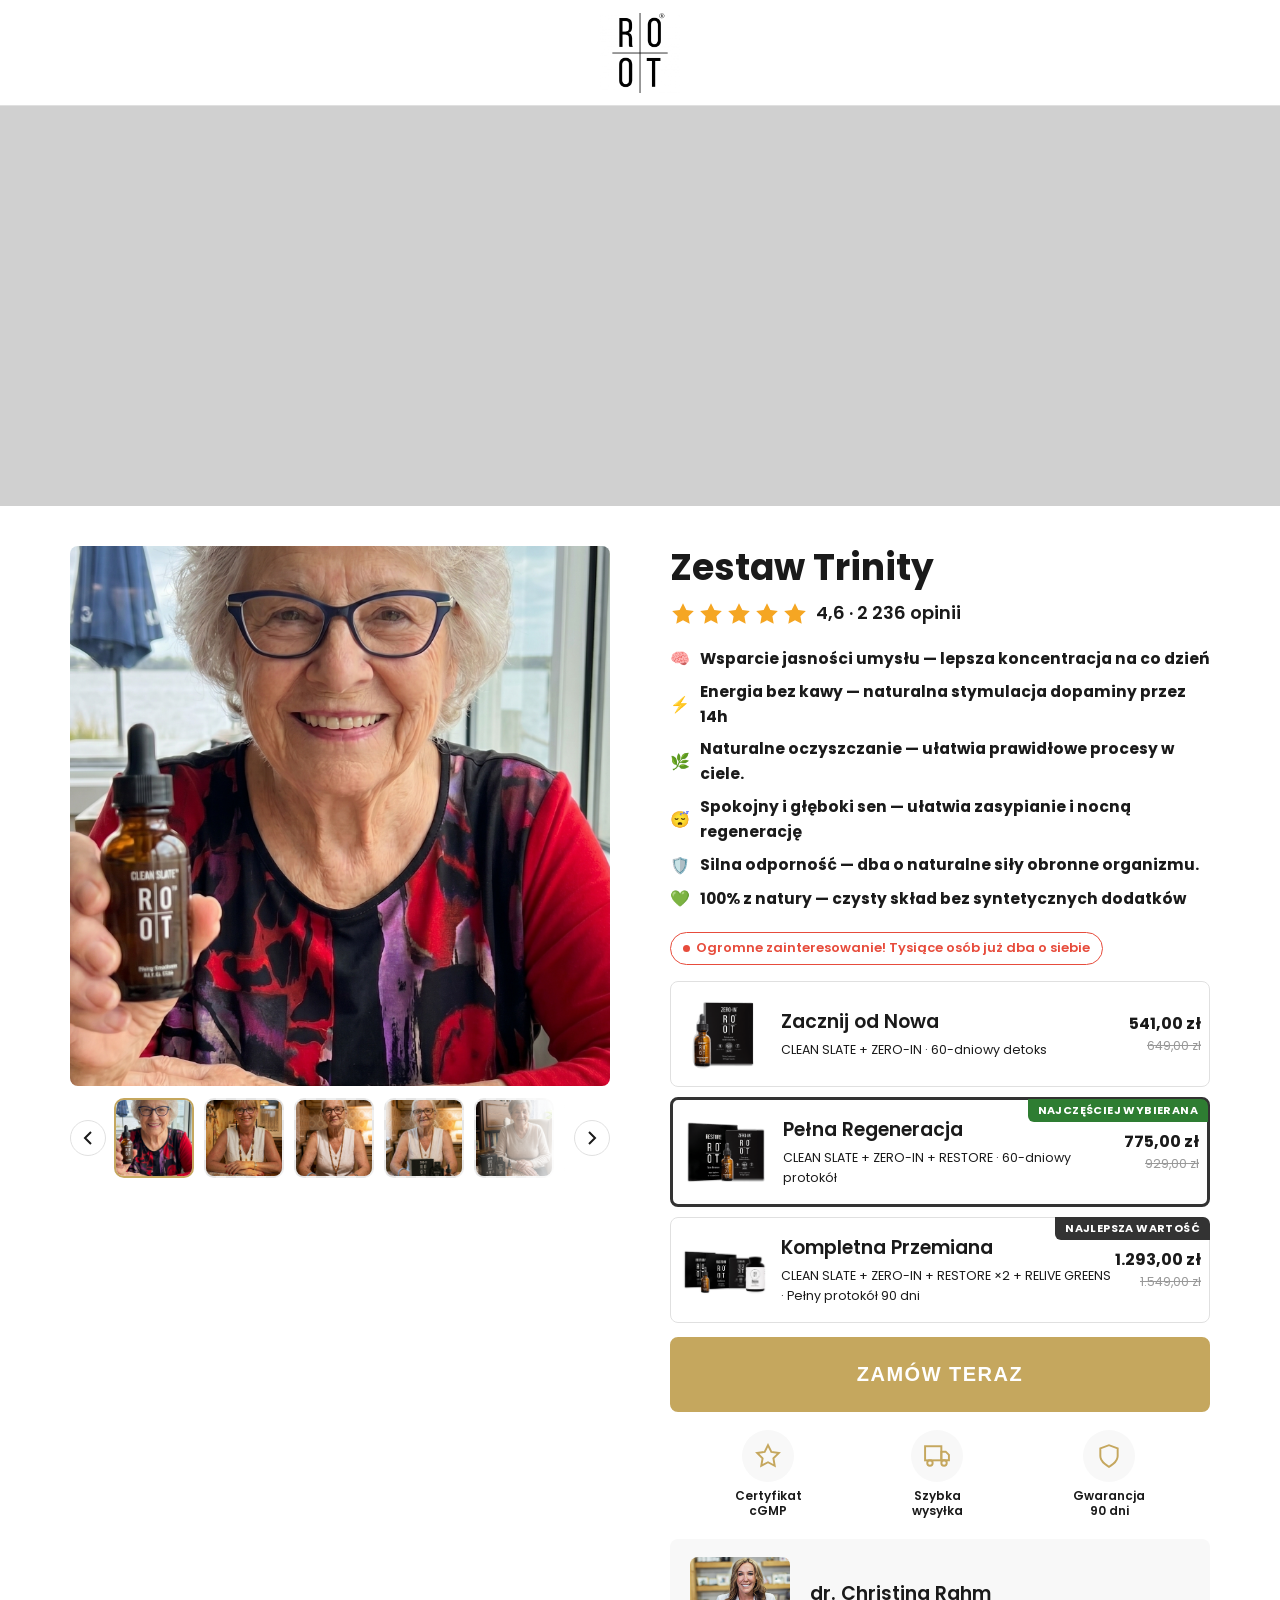
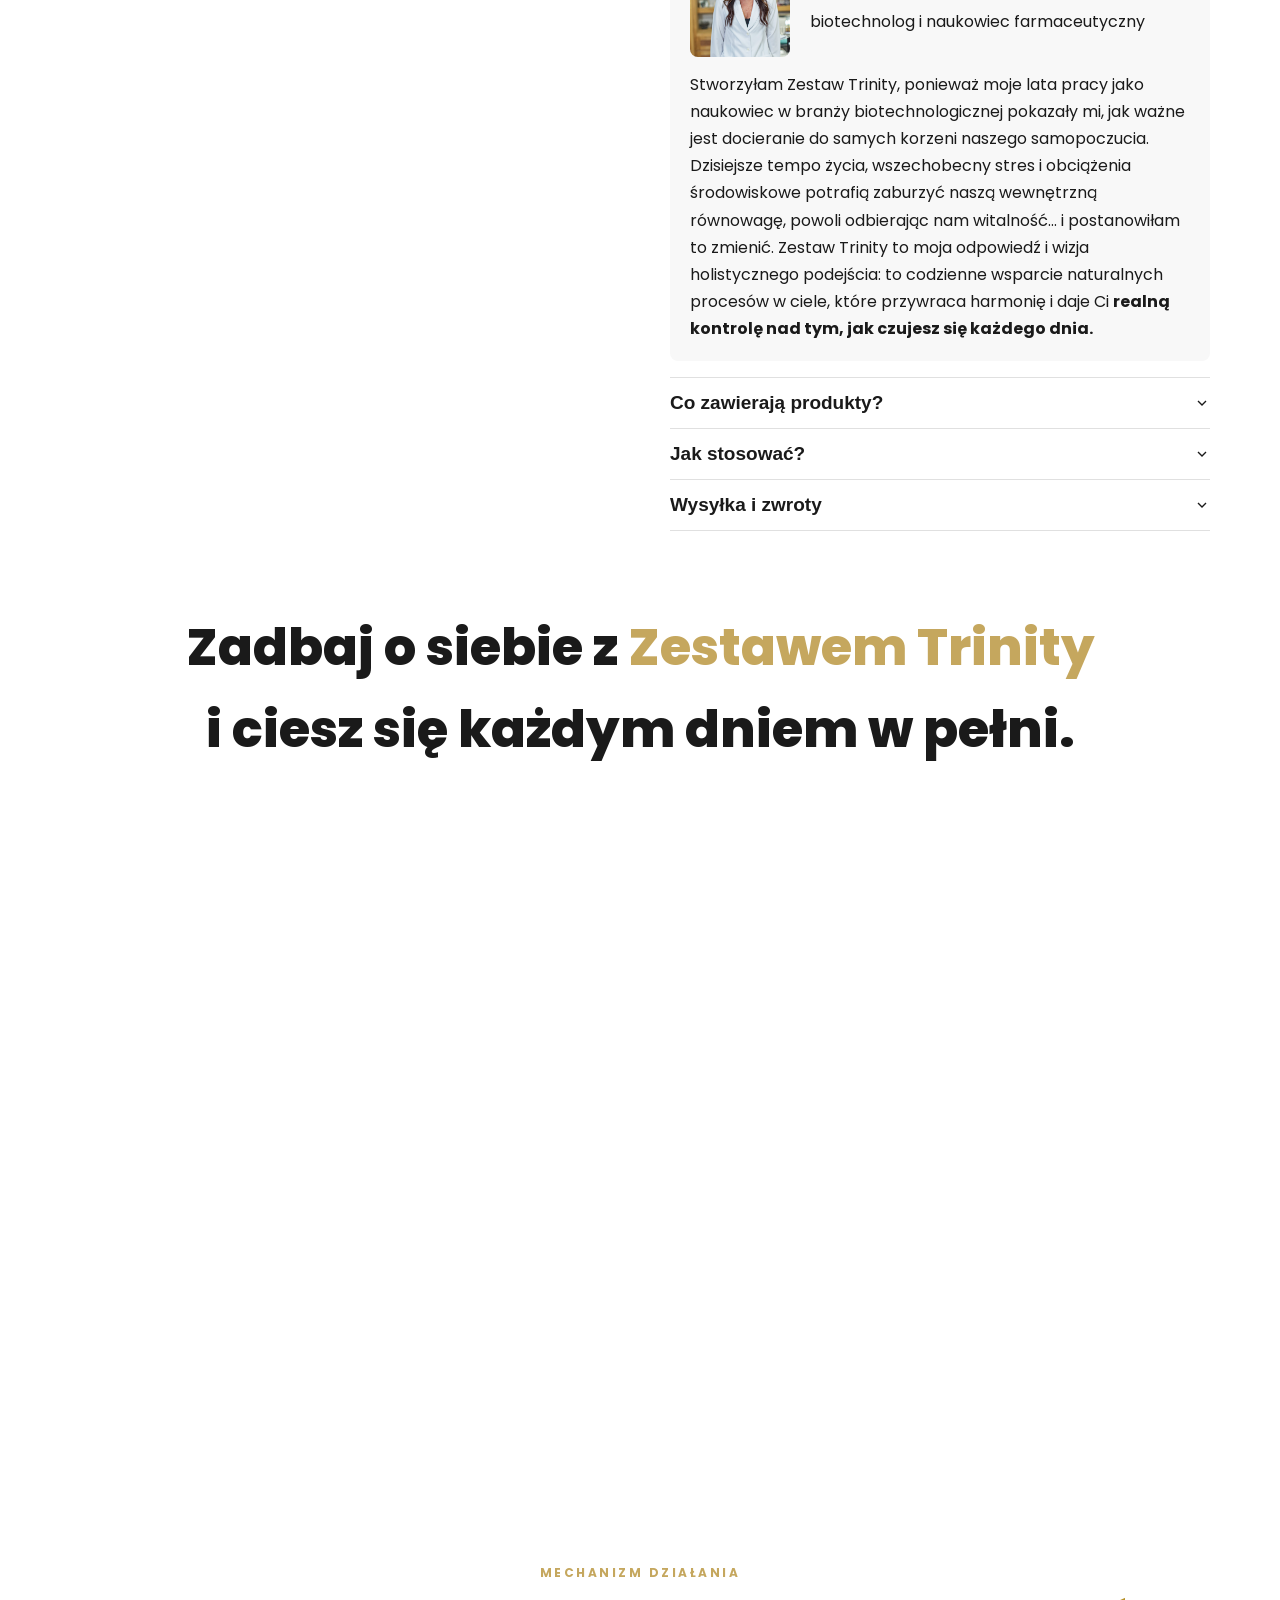
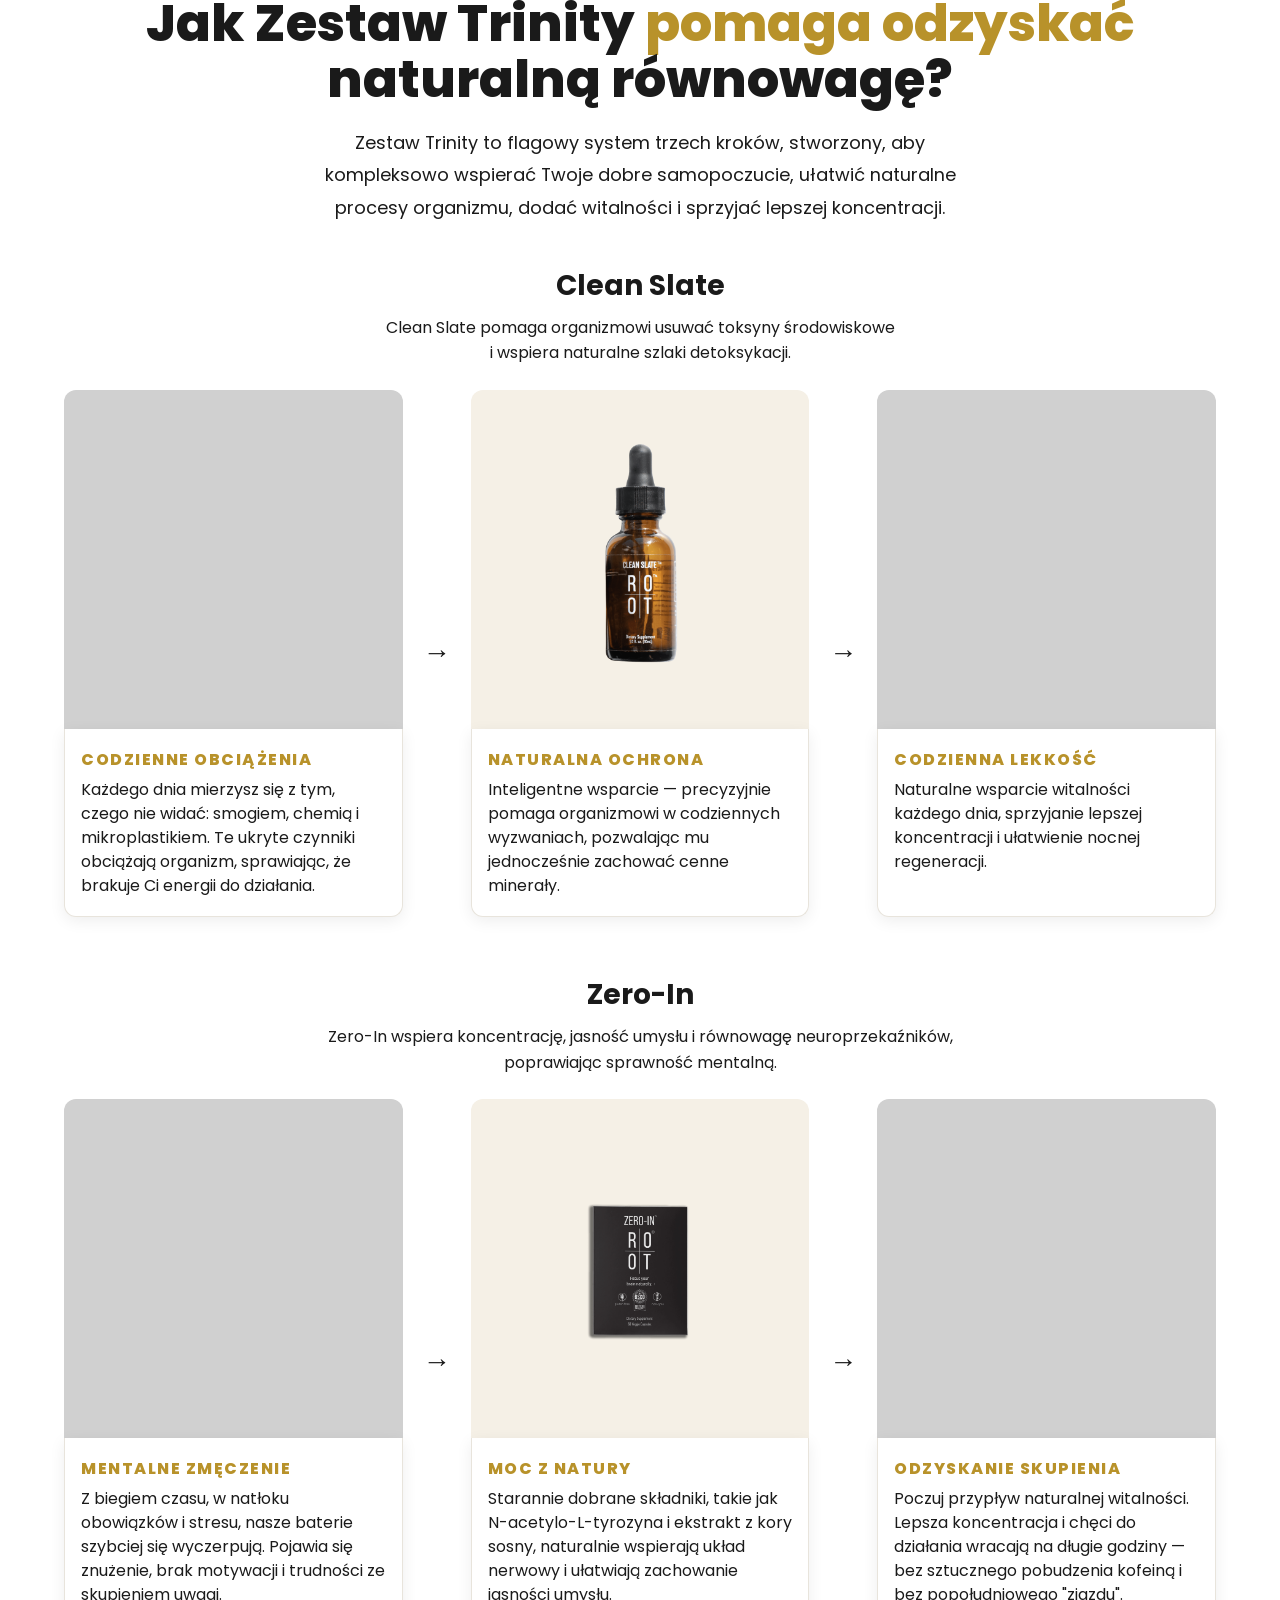
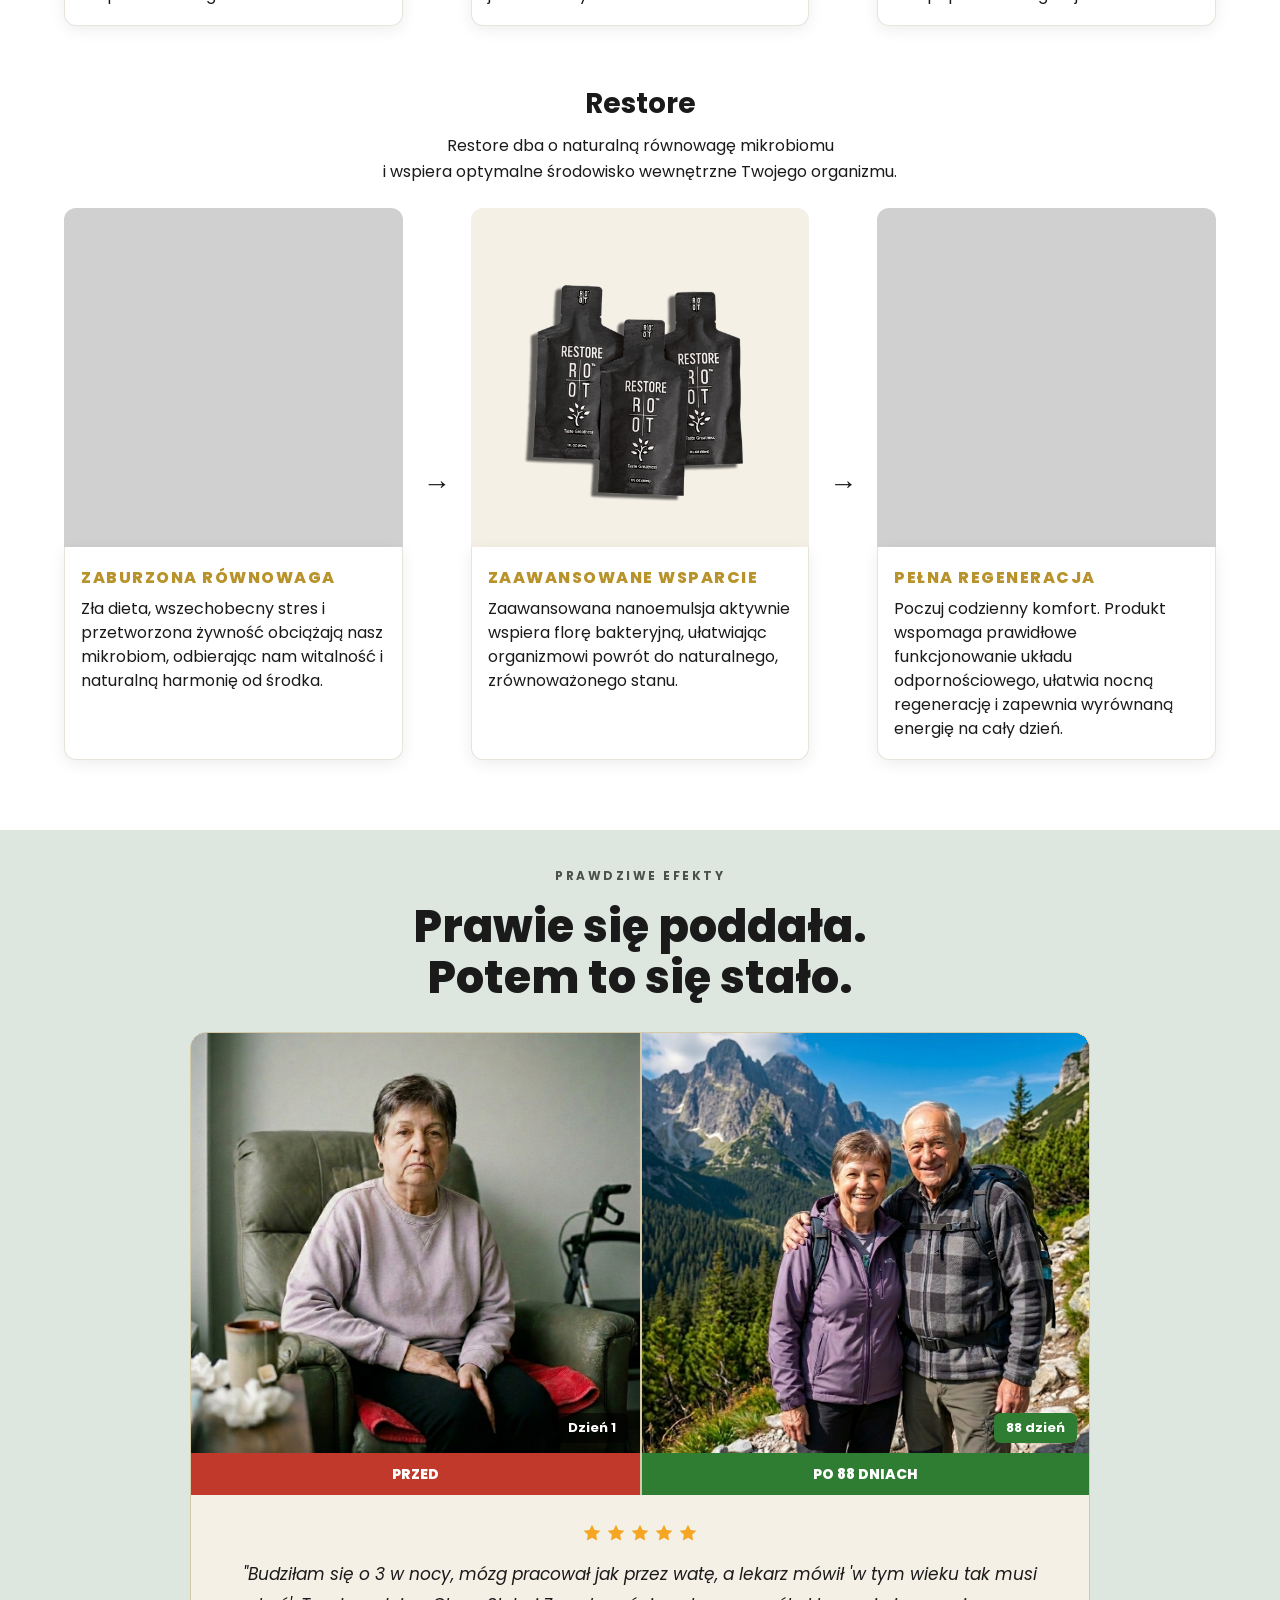
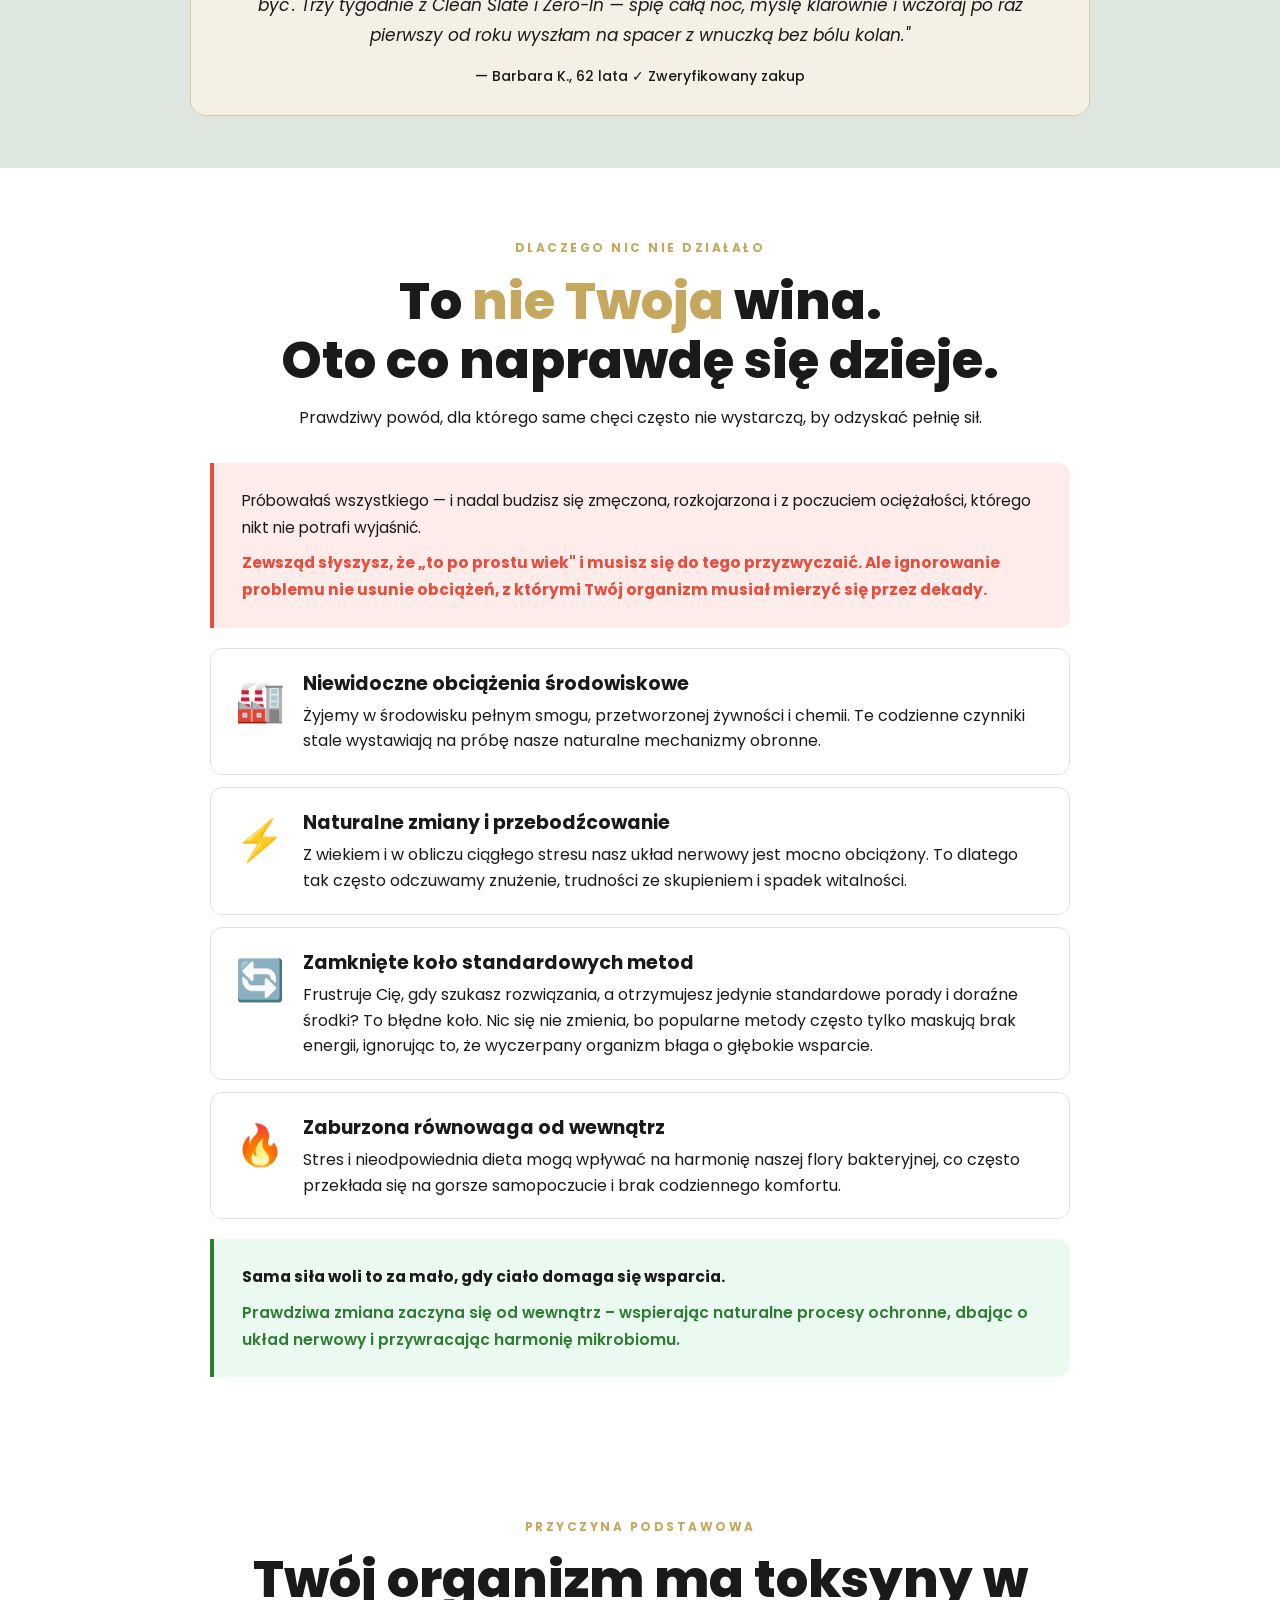
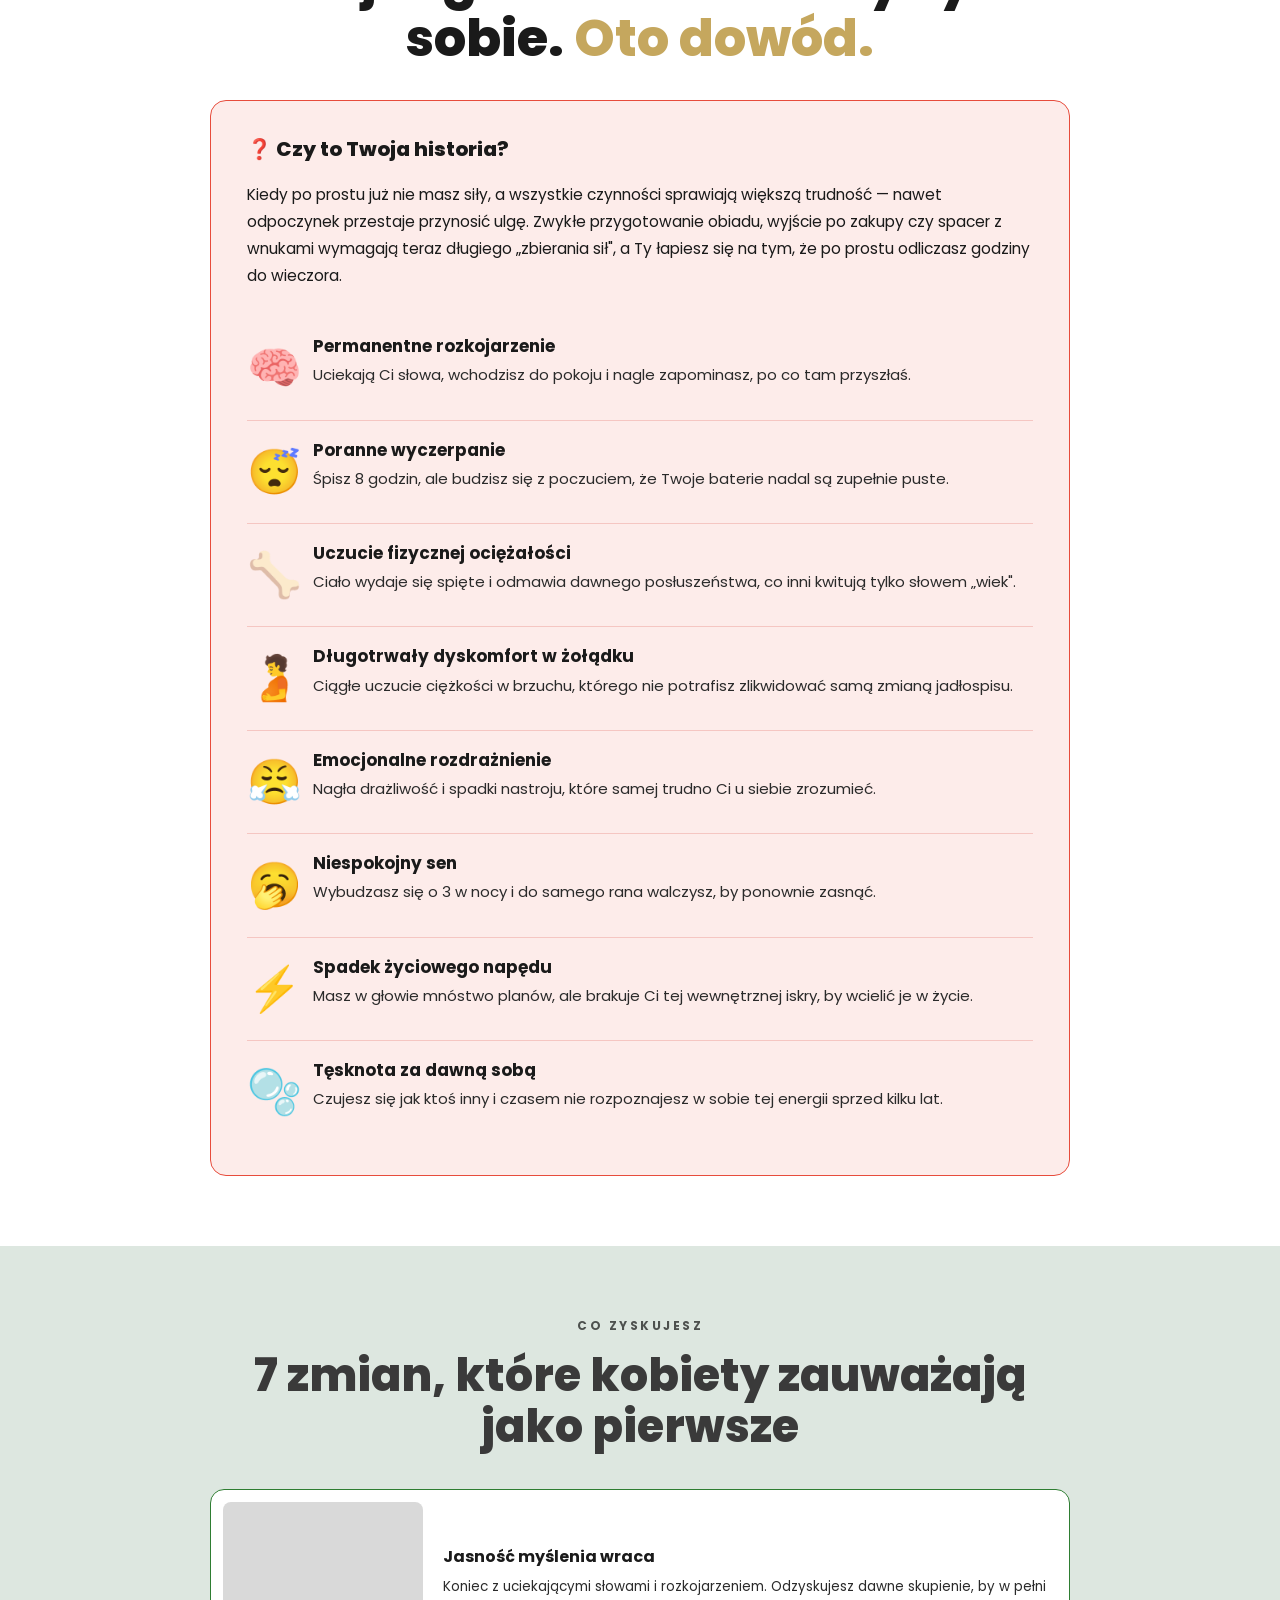
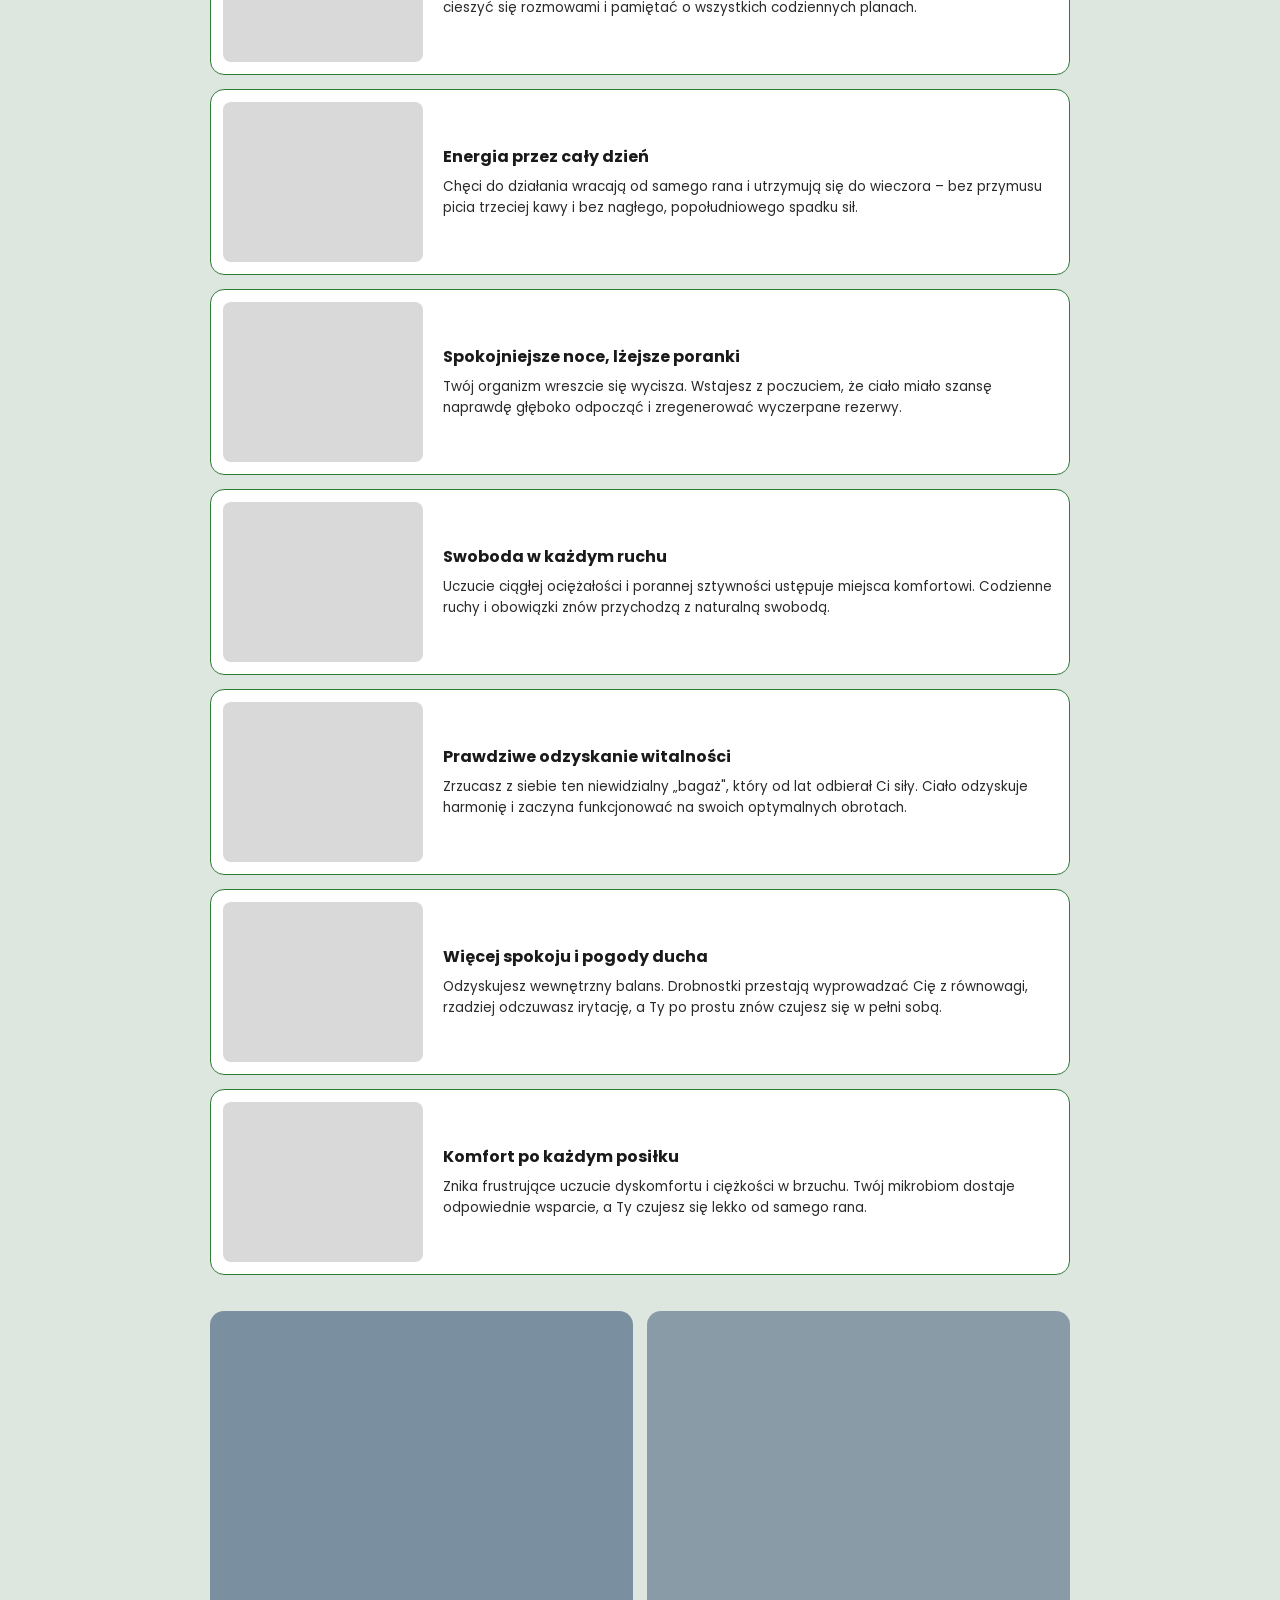
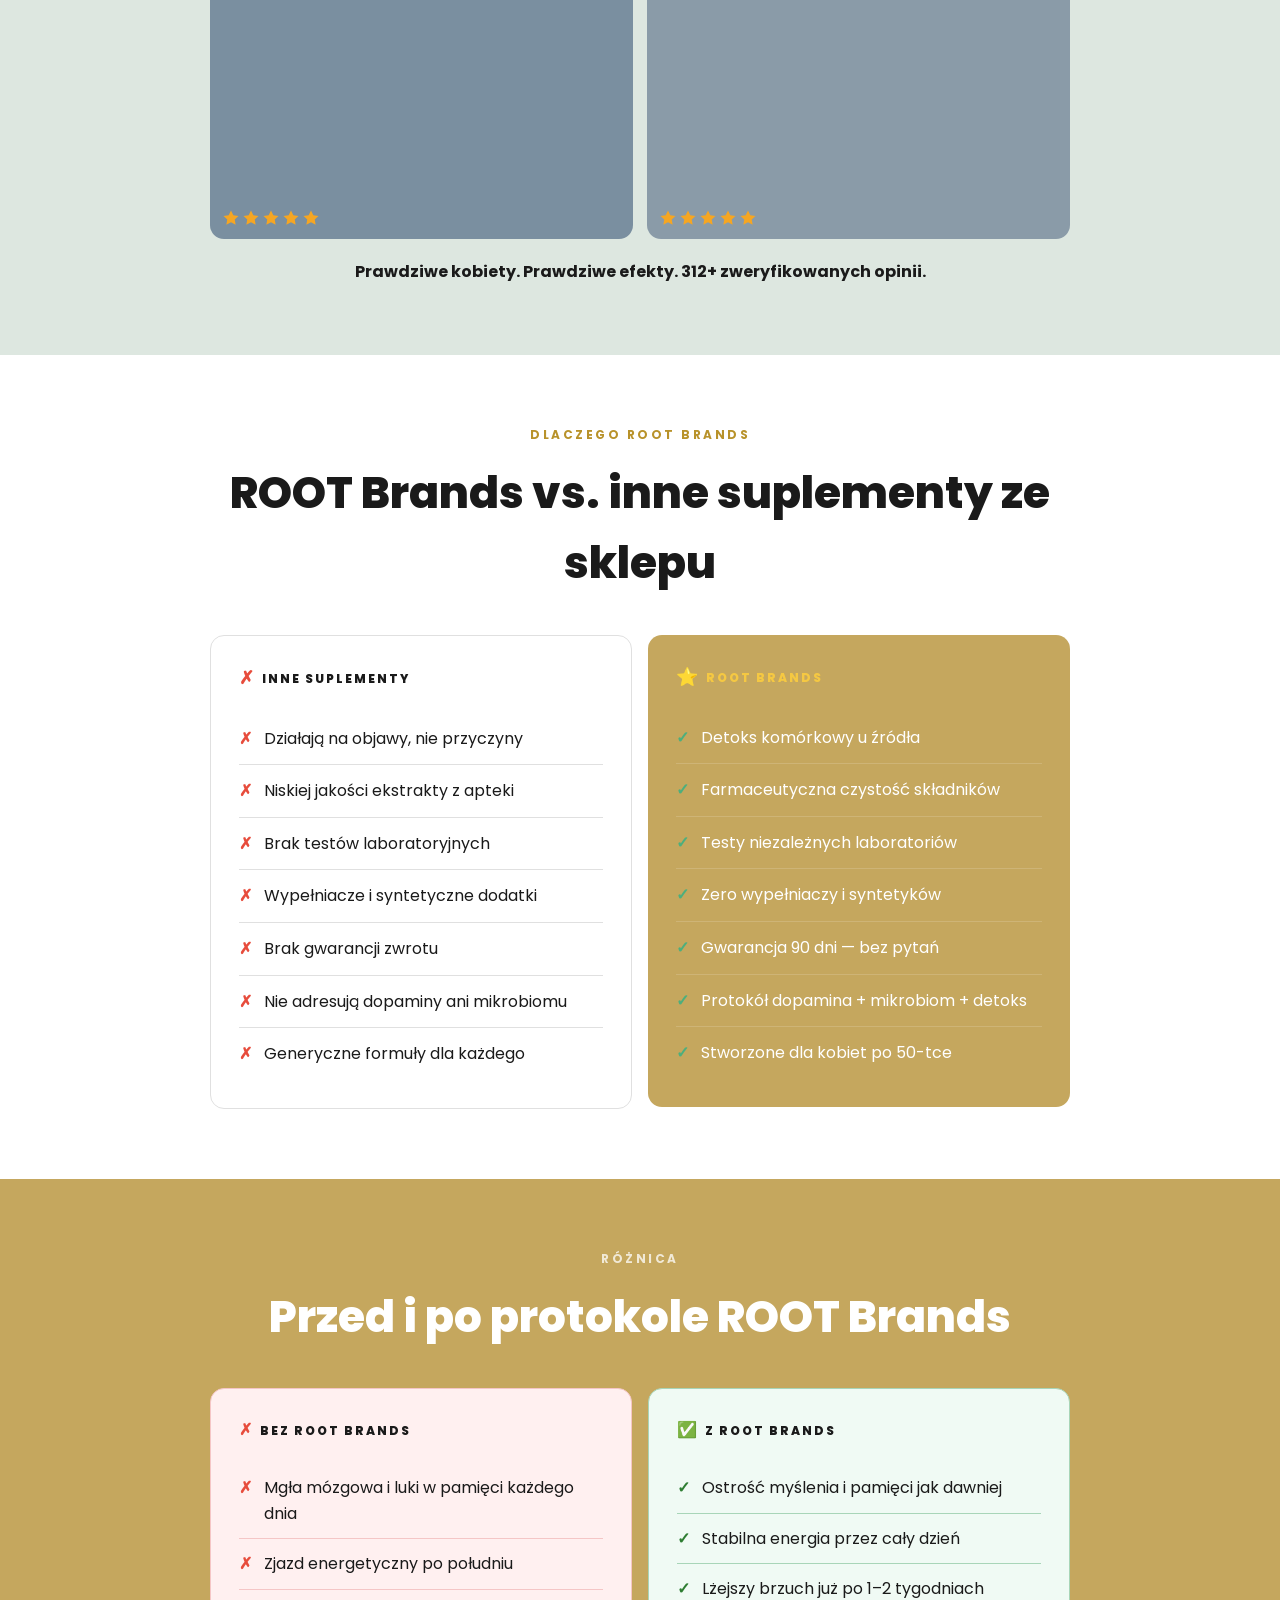
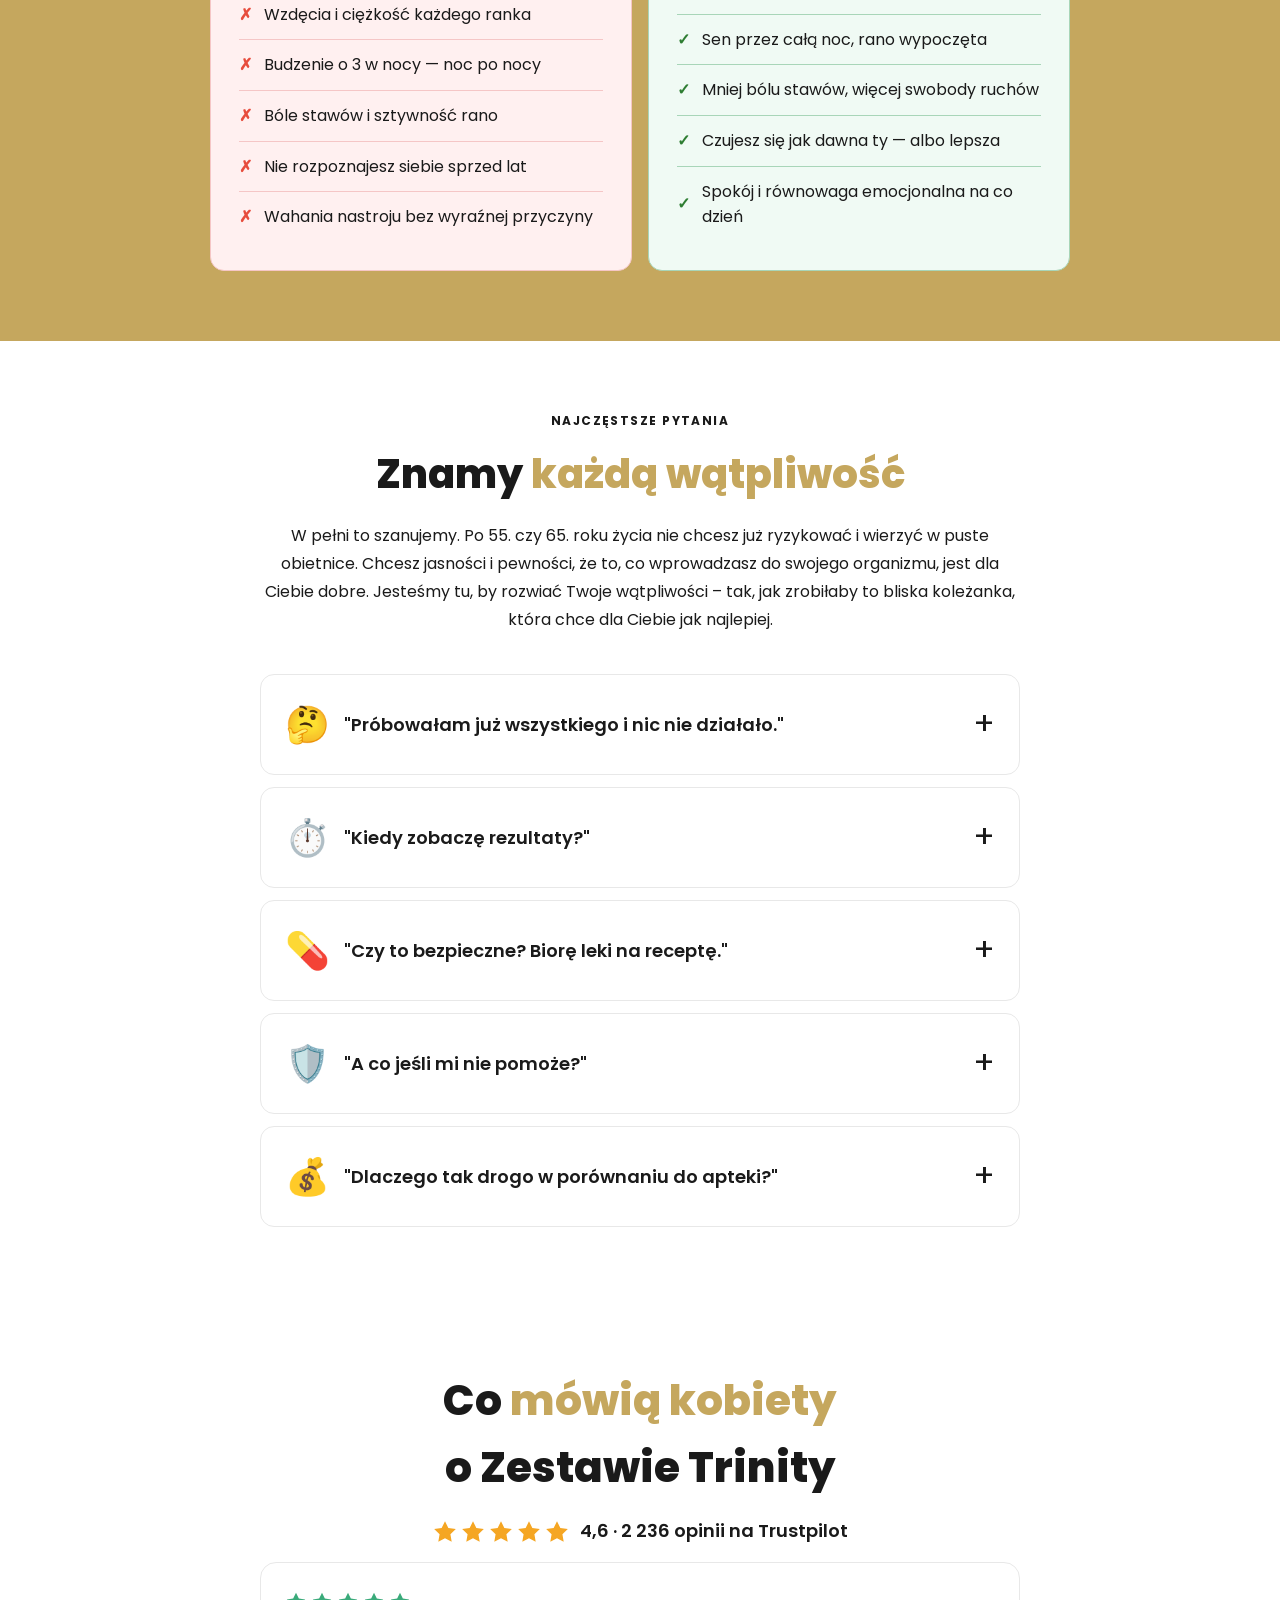
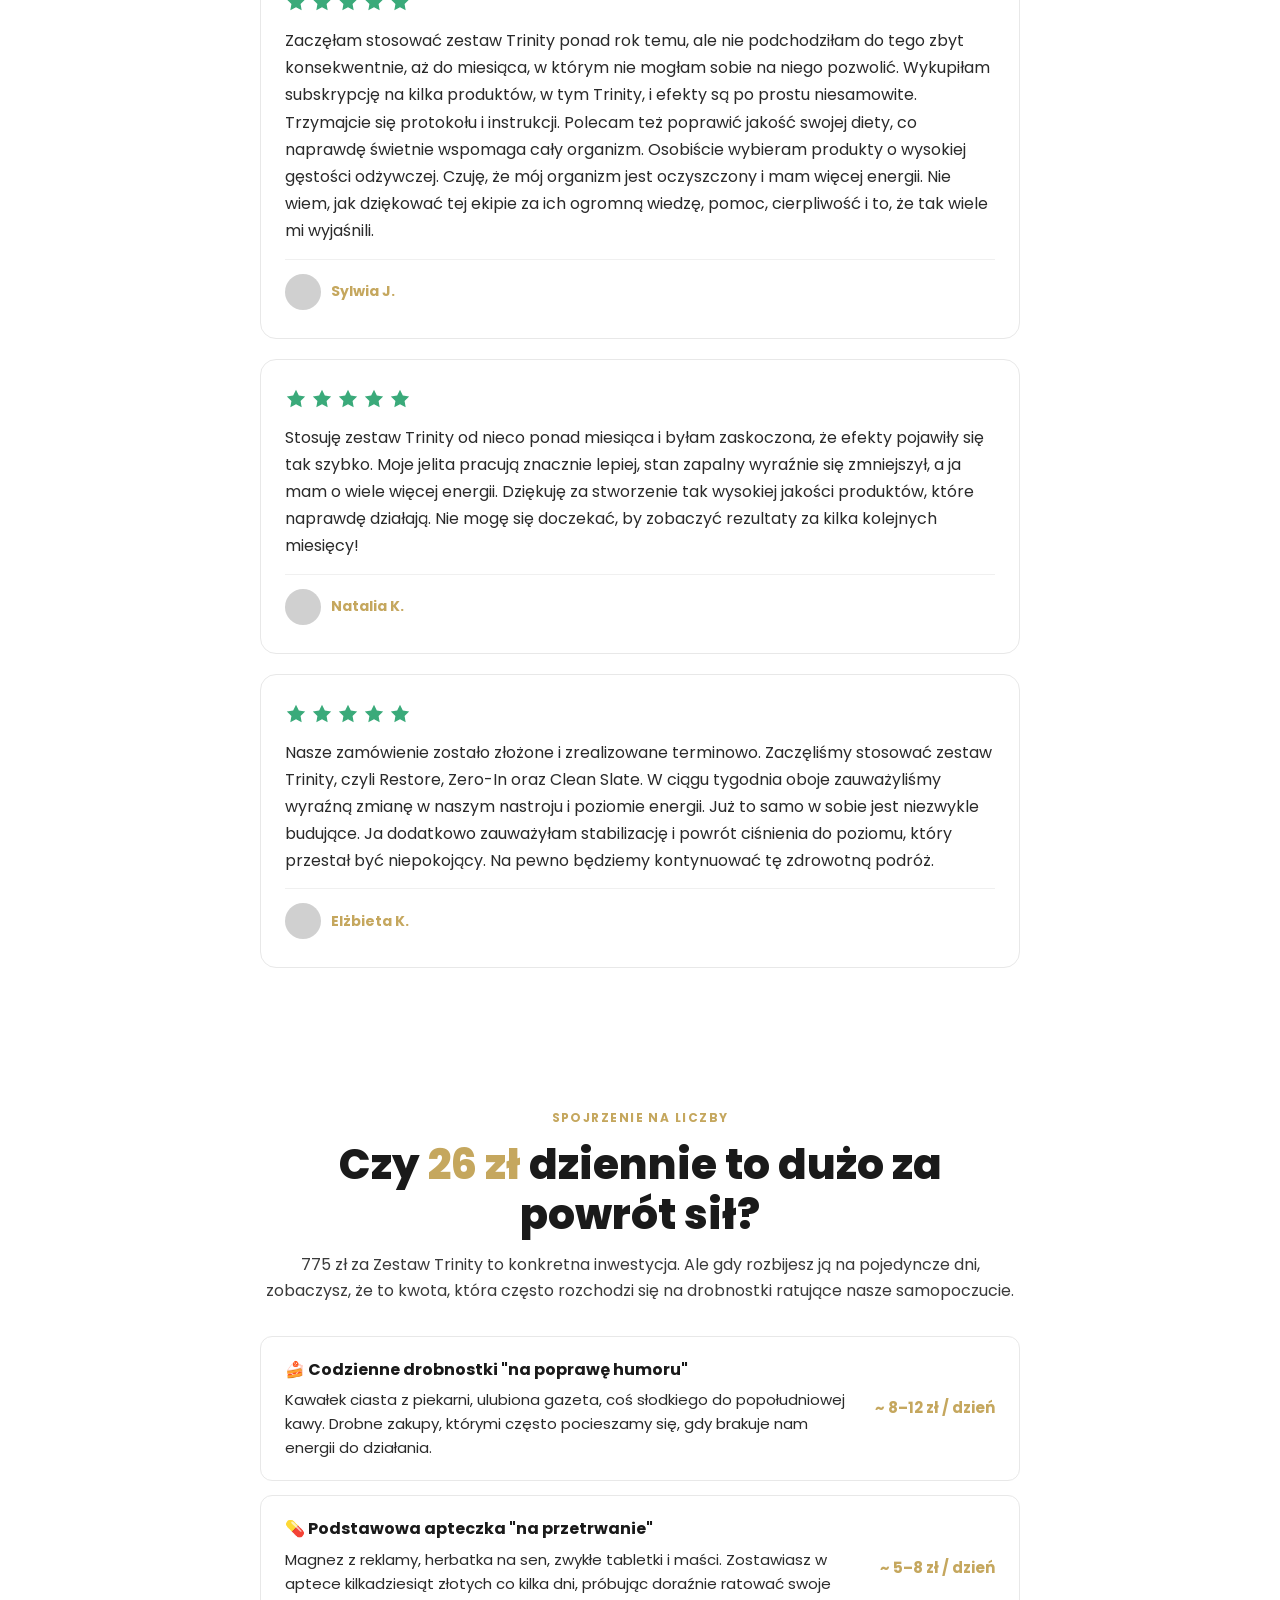
==== index.html @ f0b29099 "Revert desktop videos to original, keep mobile max-height 220px Co-Authored-By: Claude Sonnet 4.6 <n" ====
<!DOCTYPE html>
<html lang="pl">
<head>
  <meta charset="UTF-8" />
  <meta name="viewport" content="width=device-width, initial-scale=1.0" />
  <title>ROOT Brands — Protokół Odnowy dla Kobiet 50+</title>
  <link rel="stylesheet" href="styles/global.css" />
  <style>
    /* Mapowanie lokalnych zmiennych na globalne tokeny.
       Zmień wartości w styles/global.css — tu nie trzeba nic ruszać. */
    :root {
      --navy:       var(--color-primary);
      --navy-light: var(--color-primary-hover);
      --white:      var(--color-bg);
      --gray-100:   var(--color-bg-surface);
      --gray-200:   #eeeeee;
      --gray-400:   var(--color-text-placeholder);
      --gray-600:   var(--color-text-muted);
      --gray-800:   var(--color-text);
      --star:       var(--color-star);
      --red:        var(--color-danger);
      --green:      var(--color-success);
      --border:     var(--color-border);
    }

    body { font-size: 16px; }

    /* ─── HEADER (brandbar — identyczny jak w quiz) ── */
    header {
      position: static;
      display: flex;
      align-items: center;
      justify-content: center;
      padding: clamp(10px, 1.4vh, 16px) clamp(20px, 4vw, 48px);
      border-bottom: 1px solid var(--border);
      background: #ffffff;
      flex-shrink: 0;
    }

    .brandbar-logo {
      font-family: var(--font-primary);
      font-size: clamp(20px, 2.2vw, 28px);
      letter-spacing: 0.22em;
      font-weight: 700;
      color: var(--gray-800);
    }

    .brandbar-logo span { color: var(--navy); }

    /* ─── HERO ───────────────────────────────── */
    .hero {
      max-width: 1300px;
      margin: 0 auto;
      padding: 40px 70px;
      display: grid;
      grid-template-columns: 1fr 1fr;
      gap: 60px;
      align-items: start;
    }

    /* Gallery */
    .gallery-main {
      background: var(--gray-100);
      aspect-ratio: 1;
      display: flex;
      align-items: center;
      justify-content: center;
      border-radius: 8px;
      overflow: hidden;
      position: relative;
    }

    .gallery-main img {
      width: 100%;
      height: 100%;
      object-fit: cover;
    }

    .gallery-placeholder {
      width: 100%;
      height: 100%;
      background: repeating-conic-gradient(#e5e5e5 0% 25%, #f0f0f0 0% 50%) 0 0 / 40px 40px;
    }

    .gallery-nav {
      display: flex;
      align-items: center;
      gap: 8px;
      margin-top: 12px;
    }

    .gallery-btn {
      width: 36px;
      height: 36px;
      border-radius: 50%;
      border: 1px solid var(--border);
      background: var(--white);
      cursor: pointer;
      display: flex;
      align-items: center;
      justify-content: center;
      flex-shrink: 0;
    }

    .gallery-btn svg {
      width: 10px;
      height: 14px;
      stroke: var(--gray-800);
      fill: none;
      stroke-width: 2;
    }

    .thumbs-wrap {
      flex: 1;
      overflow: hidden;
      position: relative;
      -webkit-mask-image: linear-gradient(to right, black 0%, black 80%, transparent 100%);
      mask-image: linear-gradient(to right, black 0%, black 80%, transparent 100%);
    }

    .thumbs {
      display: flex;
      gap: 10px;
      transition: transform .3s ease;
    }

    .thumb {
      width: 80px;
      height: 80px;
      flex-shrink: 0;
      border-radius: 10px;
      background: repeating-conic-gradient(#e5e5e5 0% 25%, #f0f0f0 0% 50%) 0 0 / 20px 20px;
      cursor: pointer;
      border: 2px solid transparent;
      transition: border-color .2s;
      overflow: hidden;
    }

    .thumb:first-child { border-color: var(--navy); }
    .thumb img { width: 100%; height: 100%; object-fit: cover; }

    /* Mobile gallery overlay — ukryte na desktop */
    .mob-gallery-btn { display: none; }
    .mob-gallery-dots { display: none; }

    /* Buy box */
    .buy-box h1 {
      font-size: 36px;
      font-weight: 700;
      line-height: 1.2;
      color: var(--gray-800);
      margin-bottom: 10px;
    }

    .stars-row {
      display: flex;
      align-items: center;
      gap: 8px;
      margin-bottom: 18px;
    }

    .stars {
      display: flex;
      gap: 2px;
    }

    .star-icon {
      width: 16px;
      height: 16px;
      color: var(--star);
      fill: var(--star);
    }

    .stars-row .star-icon {
      width: 26px;
      height: 26px;
    }

    .rating-text {
      font-size: 14px;
      color: var(--gray-600);
      font-weight: 500;
    }

    .stars-row .rating-text {
      font-size: 18px;
      font-weight: 600;
      color: var(--gray-800);
    }

    .bullets {
      list-style: none;
      margin-bottom: 20px;
      display: flex;
      flex-direction: column;
      gap: 8px;
    }

    .bullets li {
      display: flex;
      align-items: center;
      gap: 10px;
      font-size: 15.5px;
      font-weight: 700;
      color: var(--gray-800);
    }

    .bullets li .emoji {
      font-size: 16px;
      width: 20px;
      text-align: center;
    }

    .low-stock-badge {
      display: inline-flex;
      align-items: center;
      gap: 6px;
      border: 1.5px solid var(--red);
      color: var(--red);
      font-size: 13px;
      font-weight: 600;
      padding: 5px 12px;
      border-radius: 20px;
      margin-bottom: 16px;
    }

    .low-stock-badge::before {
      content: '';
      width: 7px;
      height: 7px;
      border-radius: 50%;
      background: var(--red);
      animation: pulse-dot 1.4s ease-in-out infinite;
    }
    @keyframes pulse-dot {
      0%, 100% { opacity: 1; transform: scale(1); }
      50%       { opacity: .35; transform: scale(1.4); }
    }

    /* Quantity options */
    .qty-options {
      display: flex;
      flex-direction: column;
      gap: 10px;
      margin-bottom: 14px;
    }

    .qty-option {
      border: 1.5px solid var(--border);
      border-radius: 8px;
      padding: 7px 8px;
      cursor: pointer;
      display: flex;
      align-items: center;
      justify-content: space-between;
      transition: border-color .2s;
      position: relative;
    }

    .qty-option:hover { border-color: var(--navy); }

    .qty-option.selected {
      border-color: #333333;
      border-width: 3px;
    }

    .qty-option-left {
      display: flex;
      flex-direction: column;
      gap: 2px;
    }

    .qty-name {
      font-weight: 600;
      font-size: 19px;
      color: var(--gray-800);
    }

    .qty-sub {
      font-size: 12.5px;
      color: var(--gray-600);
    }

    .qty-price {
      text-align: right;
    }

    .qty-price-now {
      font-weight: 700;
      font-size: 16px;
      color: var(--gray-800);
    }

    .qty-price-was {
      font-size: 12.5px;
      color: var(--gray-400);
      text-decoration: line-through;
    }

    .qty-badge {
      position: absolute;
      top: -1px;
      right: -1px;
      background: #2e7d32;
      color: var(--white);
      font-size: 11px;
      font-weight: 700;
      padding: 3px 10px;
      border-radius: 0 7px 0 6px;
      text-transform: uppercase;
      letter-spacing: .4px;
    }

    .qty-badge.best { background: #333333; }

    /* Subscription */
    .subscription-box {
      border: 1.5px dashed var(--navy);
      border-radius: 8px;
      padding: 14px 16px;
      display: flex;
      align-items: flex-start;
      gap: 12px;
      margin-bottom: 16px;
      cursor: pointer;
    }

    .sub-checkbox {
      width: 20px;
      height: 20px;
      border: 2px solid var(--navy);
      border-radius: 4px;
      background: var(--navy);
      display: flex;
      align-items: center;
      justify-content: center;
      flex-shrink: 0;
      margin-top: 1px;
    }

    .sub-checkbox svg {
      width: 12px;
      height: 12px;
      stroke: white;
      stroke-width: 2.5;
      fill: none;
    }

    .sub-text .sub-title {
      font-weight: 700;
      font-size: 16px;
      color: var(--gray-800);
    }

    .sub-text .sub-desc {
      font-size: 12.5px;
      color: var(--gray-600);
    }

    /* CTA */
    .btn-cta {
      width: 100%;
      background: var(--navy);
      color: var(--white);
      font-family: 'DM Sans', sans-serif;
      font-size: 20px;
      font-weight: 700;
      letter-spacing: 1.5px;
      text-transform: uppercase;
      padding: 24px;
      border: 2px solid var(--navy);
      border-radius: 8px;
      cursor: pointer;
      margin-bottom: 18px;
      transition: background .2s, color .2s;
    }

    .btn-cta:hover { background: var(--white); color: var(--navy); }

    /* Trust badges */
    .trust-badges {
      display: flex;
      justify-content: space-around;
      margin-bottom: 20px;
      padding: 0 10px;
    }

    .trust-item {
      display: flex;
      flex-direction: column;
      align-items: center;
      gap: 4px;
      text-align: center;
    }

    .trust-icon {
      width: 52px;
      height: 52px;
      background: var(--gray-100);
      border-radius: 50%;
      display: flex;
      align-items: center;
      justify-content: center;
      margin-bottom: 2px;
    }

    .trust-icon svg {
      width: 26px;
      height: 26px;
      stroke: var(--navy);
      fill: none;
      stroke-width: 1.8;
    }

    .trust-label {
      font-size: 12px;
      font-weight: 600;
      color: var(--gray-800);
      line-height: 1.3;
      text-align: center;
    }

    /* Doctor quote */
    .doctor-quote {
      background: var(--gray-100);
      border-radius: 8px;
      padding: 18px 20px;
      font-size: 14px;
      line-height: 1.6;
      color: var(--gray-600);
      margin-bottom: 16px;
    }

    .doctor-quote strong { color: var(--gray-800); }

    .doctor-name {
      display: flex;
      align-items: center;
      gap: 6px;
      margin-top: 10px;
      font-size: 13px;
      font-weight: 600;
      color: var(--gray-800);
    }

    .doctor-name .verified {
      width: 16px;
      height: 16px;
      background: var(--navy);
      border-radius: 50%;
      display: inline-flex;
      align-items: center;
      justify-content: center;
    }

    .doctor-name .verified svg {
      width: 9px;
      height: 9px;
      stroke: white;
      stroke-width: 2.5;
      fill: none;
    }

    /* Accordions */
    .accordions { border-top: 1px solid var(--border); }

    .accordion-item { border-bottom: 1px solid var(--border); }

    .accordion-header {
      width: 100%;
      background: none;
      border: none;
      padding: 14px 0;
      display: flex;
      justify-content: space-between;
      align-items: center;
      cursor: pointer;
      font-family: 'DM Sans', sans-serif;
      font-size: 19px;
      font-weight: 600;
      color: var(--gray-800);
      text-align: left;
    }

    .accordion-header svg {
      width: 16px;
      height: 16px;
      stroke: var(--gray-600);
      fill: none;
      stroke-width: 2;
      transition: transform .25s;
      flex-shrink: 0;
    }

    .accordion-item.open .accordion-header svg { transform: rotate(180deg); }

    .accordion-body {
      display: none;
      font-size: 14px;
      color: var(--gray-800);
      padding-bottom: 14px;
      line-height: 1.7;
    }

    .accordion-item.open .accordion-body { display: block; }

    /* ─── REVIEW STRIP ───────────────────────── */
    .review-strip {
      background: var(--navy);
      color: var(--white);
      padding: 50px 70px;
    }

    .review-strip-inner {
      max-width: 1300px;
      margin: 0 auto;
      display: grid;
      grid-template-columns: 1fr 1fr;
      gap: 80px;
      align-items: center;
    }

    .review-strip h2 {
      font-size: 30px;
      font-weight: 700;
      line-height: 1.3;
      margin-bottom: 20px;
    }

    .review-strip-stars {
      display: flex;
      align-items: center;
      gap: 8px;
      margin-bottom: 10px;
    }

    .review-strip-text {
      font-size: 16px;
      opacity: .85;
      line-height: 1.7;
    }

    .review-strip-right { display: flex; flex-direction: column; gap: 20px; }

    .review-card {
      background: rgba(255,255,255,.08);
      border-radius: 10px;
      padding: 18px 20px;
    }

    .review-card-stars {
      display: flex;
      gap: 2px;
      margin-bottom: 8px;
    }

    .review-card-text {
      font-size: 14px;
      opacity: .9;
      line-height: 1.6;
      margin-bottom: 10px;
    }

    .reviewer-name {
      font-size: 13px;
      font-weight: 700;
      opacity: .7;
    }

    /* ─── SECTION: PROBLEM/SOLUTION ─────────── */
    .section-light {
      padding: 70px;
      max-width: 1300px;
      margin: 0 auto;
    }

    .section-dark {
      background: var(--navy);
      color: var(--white);
    }

    .section-dark .section-inner {
      max-width: 1300px;
      margin: 0 auto;
      padding: 70px;
    }

    .section-label {
      font-size: 12px;
      font-weight: 700;
      letter-spacing: 2px;
      text-transform: uppercase;
      color: var(--star);
      margin-bottom: 12px;
    }

    .section-title {
      font-size: 32px;
      font-weight: 700;
      line-height: 1.25;
      margin-bottom: 16px;
      max-width: 600px;
    }

    .section-dark .section-title { color: var(--white); }

    .section-subtitle {
      font-size: 16px;
      color: var(--gray-600);
      line-height: 1.7;
      max-width: 580px;
      margin-bottom: 32px;
    }

    .section-dark .section-subtitle { color: rgba(255,255,255,.75); }

    .two-col {
      display: grid;
      grid-template-columns: 1fr 1fr;
      gap: 60px;
      align-items: center;
    }

    .img-placeholder {
      background: repeating-conic-gradient(#e5e5e5 0% 25%, #f0f0f0 0% 50%) 0 0 / 40px 40px;
      border-radius: 12px;
      aspect-ratio: 4/3;
    }

    .dark-placeholder {
      background: rgba(255,255,255,.05);
      border-radius: 12px;
      aspect-ratio: 4/3;
    }

    /* Check list */
    .check-list {
      list-style: none;
      display: flex;
      flex-direction: column;
      gap: 14px;
    }

    .check-list li {
      display: flex;
      gap: 12px;
      align-items: flex-start;
      font-size: 16px;
      line-height: 1.5;
    }

    .check-circle {
      width: 22px;
      height: 22px;
      background: var(--navy);
      border-radius: 50%;
      display: flex;
      align-items: center;
      justify-content: center;
      flex-shrink: 0;
      margin-top: 1px;
    }

    .section-dark .check-circle {
      background: rgba(255,255,255,.15);
    }

    .check-circle svg {
      width: 12px;
      height: 12px;
      stroke: white;
      stroke-width: 2.5;
      fill: none;
    }

    /* Steps */
    .steps {
      display: flex;
      flex-direction: column;
      gap: 24px;
    }

    .step {
      display: flex;
      gap: 20px;
      align-items: flex-start;
    }

    .step-num {
      width: 40px;
      height: 40px;
      border-radius: 50%;
      background: var(--navy);
      color: white;
      font-weight: 700;
      font-size: 16px;
      display: flex;
      align-items: center;
      justify-content: center;
      flex-shrink: 0;
    }

    .section-dark .step-num {
      background: rgba(255,255,255,.15);
    }

    .step-content h4 {
      font-size: 16px;
      font-weight: 700;
      margin-bottom: 4px;
    }

    .step-content p {
      font-size: 14px;
      color: var(--gray-600);
      line-height: 1.6;
    }

    .section-dark .step-content p { color: rgba(255,255,255,.7); }

    /* ─── TESTIMONIALS GRID ─────────────────── */
    .testimonials-section {
      padding: 70px;
      background: var(--gray-100);
    }

    .testimonials-inner {
      max-width: 1300px;
      margin: 0 auto;
    }

    .testimonials-header {
      text-align: center;
      margin-bottom: 48px;
    }

    .testimonials-grid {
      display: grid;
      grid-template-columns: repeat(3, 1fr);
      gap: 24px;
    }

    .testimonial-card {
      background: var(--white);
      border-radius: 12px;
      padding: 24px;
      box-shadow: 0 2px 12px rgba(0,0,0,.06);
    }

    .testimonial-card .stars { margin-bottom: 12px; }

    .testimonial-text {
      font-size: 16px;
      color: var(--gray-600);
      line-height: 1.7;
      margin-bottom: 16px;
    }

    .testimonial-author {
      display: flex;
      align-items: center;
      gap: 10px;
    }

    .author-avatar {
      width: 36px;
      height: 36px;
      border-radius: 50%;
      background: var(--gray-200);
    }

    .author-name {
      font-size: 13px;
      font-weight: 700;
      color: var(--gray-800);
    }

    .author-date {
      font-size: 12px;
      color: var(--gray-400);
    }

    /* ─── FAQ ───────────────────────────────── */
    .faq-section {
      max-width: 800px;
      margin: 0 auto;
      padding: 70px 40px;
    }

    .faq-title {
      font-size: 30px;
      font-weight: 700;
      text-align: center;
      margin-bottom: 40px;
    }

    /* ─── GUARANTEE ─────────────────────────── */
    .guarantee-section {
      background: var(--navy);
      color: var(--white);
      padding: 70px;
      text-align: center;
    }

    .guarantee-inner {
      max-width: 700px;
      margin: 0 auto;
    }

    .guarantee-badge {
      width: 120px;
      height: 120px;
      border-radius: 50%;
      border: 3px solid rgba(255,255,255,.3);
      display: flex;
      align-items: center;
      justify-content: center;
      margin: 0 auto 28px;
      flex-direction: column;
      gap: 2px;
    }

    .guarantee-badge .days {
      font-size: 28px;
      font-weight: 800;
      line-height: 1;
    }

    .guarantee-badge .day-label {
      font-size: 10px;
      font-weight: 600;
      letter-spacing: 1px;
      text-transform: uppercase;
      opacity: .8;
    }

    .guarantee-badge .money-back {
      font-size: 11px;
      font-weight: 600;
      opacity: .7;
      text-align: center;
      line-height: 1.3;
    }

    .guarantee-section h2 {
      font-size: 28px;
      font-weight: 700;
      margin-bottom: 14px;
    }

    .guarantee-section p {
      font-size: 16px;
      opacity: .8;
      line-height: 1.7;
      margin-bottom: 30px;
    }

    /* ─── STICKY ATC ────────────────────────── */
    .sticky-atc {
      position: fixed;
      bottom: 0;
      left: 0;
      right: 0;
      background: var(--navy);
      color: var(--white);
      padding: 12px 70px;
      display: flex;
      align-items: center;
      justify-content: space-between;
      z-index: 99;
      box-shadow: 0 -4px 20px rgba(0,0,0,.15);
    }

    .sticky-atc-left {
      display: flex;
      flex-direction: column;
    }

    .sticky-atc-name {
      font-weight: 700;
      font-size: 16px;
    }

    .sticky-atc-price {
      font-size: 13px;
      opacity: .75;
    }

    .btn-sticky {
      background: var(--white);
      color: var(--navy);
      font-family: 'DM Sans', sans-serif;
      font-size: 14px;
      font-weight: 700;
      letter-spacing: 1px;
      text-transform: uppercase;
      padding: 12px 32px;
      border: none;
      border-radius: 6px;
      cursor: pointer;
    }

    /* ─── FOOTER ────────────────────────────── */
    footer {
      background: var(--gray-100);
      border-top: 1px solid var(--border);
      padding: 40px 70px;
    }

    .footer-inner {
      max-width: 1300px;
      margin: 0 auto;
      display: flex;
      justify-content: space-between;
      align-items: center;
    }

    .footer-brand {
      font-size: 16px;
      font-weight: 700;
      color: var(--navy);
    }

    .footer-links {
      display: flex;
      gap: 24px;
    }

    .footer-links a {
      font-size: 13px;
      color: var(--gray-600);
      transition: color .2s;
    }

    .footer-links a:hover { color: var(--navy); }

    .footer-copy {
      font-size: 12px;
      color: var(--gray-400);
    }

    /* ─── MOBILE ─────────────────────────────── */
    @media (max-width: 768px) {

      /* Science rows: 3 boxy poziome → pionowe */
      .science-row {
        flex-direction: column !important;
        gap: 12px !important;
      }
      .science-row > div[style*="flex-shrink:0"] {
        display: none !important; /* strzałki → */
      }
      .science-row > div[style*="flex:1"] {
        min-width: 0 !important;
      }

      /* Before/After grid → 1 kolumna */
      .before-after-grid {
        grid-template-columns: 1fr !important;
      }

      /* 7 zmian: zdjęcie + tekst → pionowo */
      .zmiana-img-box {
        flex-direction: column !important;
        align-items: stretch !important;
      }
      .zmiana-img-placeholder {
        width: 100% !important;
        min-width: 0 !important;
        height: 200px !important;
      }

      /* Siatka 2 zdjęć → 1 kolumna */
      .photo-grid-2col {
        grid-template-columns: 1fr !important;
      }

      /* Porównanie ROOT vs inne → 1 kolumna */
      .compare-grid {
        grid-template-columns: 1fr !important;
      }

      /* 4-kolumnowa siatka opinii → 1 kolumna */
      .review-grid-4col {
        grid-template-columns: 1fr !important;
      }

      /* Opcje zakupu (qty) → pionowo */
      .qty-options {
        flex-direction: column !important;
      }
      .qty-option {
        width: 100% !important;
      }

      /* 3. Sekcja "7 zmian" — boxy: cena na dole, tekst pod zdjęciem */
      .zmiana-img-box {
        flex-direction: column !important;
        align-items: stretch !important;
      }
      .zmiana-img-placeholder {
        width: 100% !important;
        min-width: 0 !important;
        height: 180px !important;
        order: -1;
      }

      /* 4. "Czy 26zł" boxy — układ pionowy, cena na dole i większa */
      .price-row {
        flex-direction: column !important;
        align-items: flex-start !important;
      }
      .price-tag {
        font-size: 20px !important;
        white-space: normal !important;
        flex-shrink: unset !important;
        margin-top: 10px !important;
        align-self: flex-end !important;
      }

      /* Padding sekcji na mobile */
      section[style*="padding:70px"] {
        padding-top: 40px !important;
        padding-bottom: 40px !important;
      }

      /* Nagłówki — mniejsze na mobile */
      h2 { line-height: 1.2 !important; }

      /* 1. Galeria — NIE sticky na mobile */
      #galleryCol { position: static !important; top: auto !important; }

      /* Miniaturki galerii → ukryte na mobile */
      .gallery-nav { display: none !important; }

      /* Strzałki nakładane na zdjęcie */
      .mob-gallery-btn {
        display: flex !important;
        position: absolute;
        top: 50%;
        transform: translateY(-50%);
        width: 36px;
        height: 36px;
        border-radius: 50%;
        background: rgba(0,0,0,.45);
        border: none;
        cursor: pointer;
        align-items: center;
        justify-content: center;
        z-index: 10;
      }
      .mob-gallery-prev { left: 10px; }
      .mob-gallery-next { right: 10px; }

      /* Kropki na dole zdjęcia */
      .mob-gallery-dots {
        display: flex !important;
        position: absolute;
        bottom: 10px;
        left: 50%;
        transform: translateX(-50%);
        gap: 6px;
        z-index: 10;
      }
      .mob-dot {
        width: 7px;
        height: 7px;
        border-radius: 50%;
        background: rgba(255,255,255,.55);
        cursor: pointer;
        transition: background .2s;
      }
      .mob-dot.active { background: #fff; }

      /* Logo mniejsze */
      header img { height: 48px !important; }

      /* Hero banner niższy */
      div[style*="height:400px"] { height: 220px !important; }

      /* Mniejszy spacing między hero a karuzelą */
      section[style*="padding: clamp(30px"] {
        padding-top: 16px !important;
        padding-bottom: 16px !important;
      }
    }

    /* ─── RESPONSIVE ────────────────────────── */
    @media (max-width: 900px) {
      .hero, .review-strip-inner, .two-col { grid-template-columns: 1fr; }
      .hero { padding: 30px 20px; gap: 30px; }
      .section-light, .section-dark .section-inner { padding: 40px 20px; }
      .review-strip { padding: 40px 20px; }
      .testimonials-section { padding: 40px 20px; }
      .testimonials-grid { grid-template-columns: 1fr; }
      .guarantee-section { padding: 50px 20px; }
      header { padding: 0 20px; }
      .sticky-atc { padding: 12px 20px; }
      footer { padding: 30px 20px; }
      .footer-inner { flex-direction: column; gap: 16px; text-align: center; }
      .footer-links { flex-wrap: wrap; justify-content: center; }
    }
  </style>
</head>
<body>

  <!-- HEADER (brandbar — identyczny jak w quiz) -->
  <header>
    <img src="images/Root-Logo-Black-280x280.png" alt="Root Brands" style="height:80px;width:auto;display:block;" />
  </header>

  <!-- HERO BANNER -->
  <div style="width:100%;height:400px;background:#d0d0d0;display:flex;align-items:center;justify-content:center;">
    <!-- Zastąp background:#d0d0d0 przez background:url('ścieżka/do/zdjęcia') center/cover no-repeat -->
  </div>

  <!-- HERO -->
  <section>
    <div class="hero">

      <!-- Gallery left -->
      <div id="galleryCol" style="min-width:0;position:sticky;align-self:flex-start;">
        <div class="gallery-main" id="galleryMain">
          <img id="gallerySlide0" src="images/Generated Image April 20, 2026 - 3_34PM.jpg" style="display:block;" />
          <img id="gallerySlide1" src="images/Generated Image April 20, 2026 - 4_15PM.jpg" style="display:none;" />
          <img id="gallerySlide2" src="images/Generated Image April 20, 2026 - 4_22PM.jpg" style="display:none;" />
          <img id="gallerySlide3" src="images/Generated Image April 20, 2026 - 4_31PM.jpg" style="display:none;" />
          <img id="gallerySlide4" src="images/Generated Image April 20, 2026 - 5_32PM.jpg" style="display:none;" />
          <img id="gallerySlide5" src="images/Generated Image April 20, 2026 - 7_16PM.jpg" style="display:none;" />
          <img id="gallerySlide6" src="images/Generated Image April 20, 2026 - 7_30PM.jpg" style="display:none;" />
          <img id="gallerySlide7" src="images/Generated Image April 20, 2026 - 7_35PM.jpg" style="display:none;" />
          <img id="gallerySlide8" src="images/Generated Image April 20, 2026 - 7_39PM.jpg" style="display:none;" />
          <img id="gallerySlide9" src="images/Generated Image April 20, 2026 - 7_47PM.jpg" style="display:none;" />

          <!-- Mobile overlay: arrows + dots -->
          <button class="mob-gallery-btn mob-gallery-prev" onclick="galleryMove(-1)">
            <svg viewBox="0 0 10 14" fill="none" stroke="white" stroke-width="2.5"><polyline points="8,1 2,7 8,13"/></svg>
          </button>
          <button class="mob-gallery-btn mob-gallery-next" onclick="galleryMove(1)">
            <svg viewBox="0 0 10 14" fill="none" stroke="white" stroke-width="2.5"><polyline points="2,1 8,7 2,13"/></svg>
          </button>
          <div class="mob-gallery-dots" id="mobGalleryDots">
            <span class="mob-dot active" onclick="galleryGoto(0)"></span>
            <span class="mob-dot" onclick="galleryGoto(1)"></span>
            <span class="mob-dot" onclick="galleryGoto(2)"></span>
            <span class="mob-dot" onclick="galleryGoto(3)"></span>
            <span class="mob-dot" onclick="galleryGoto(4)"></span>
            <span class="mob-dot" onclick="galleryGoto(5)"></span>
            <span class="mob-dot" onclick="galleryGoto(6)"></span>
            <span class="mob-dot" onclick="galleryGoto(7)"></span>
            <span class="mob-dot" onclick="galleryGoto(8)"></span>
            <span class="mob-dot" onclick="galleryGoto(9)"></span>
          </div>
        </div>
        <div class="gallery-nav">
          <button class="gallery-btn" id="galleryPrev" onclick="galleryMove(-1)">
            <svg viewBox="0 0 10 14"><polyline points="8,1 2,7 8,13"/></svg>
          </button>
          <div class="thumbs-wrap">
            <div class="thumbs" id="galleryThumbs">
              <div class="thumb" onclick="galleryGoto(0)"><img src="images/Generated Image April 20, 2026 - 3_34PM.jpg" /></div>
              <div class="thumb" onclick="galleryGoto(1)"><img src="images/Generated Image April 20, 2026 - 4_15PM.jpg" /></div>
              <div class="thumb" onclick="galleryGoto(2)"><img src="images/Generated Image April 20, 2026 - 4_22PM.jpg" /></div>
              <div class="thumb" onclick="galleryGoto(3)"><img src="images/Generated Image April 20, 2026 - 4_31PM.jpg" /></div>
              <div class="thumb" onclick="galleryGoto(4)"><img src="images/Generated Image April 20, 2026 - 5_32PM.jpg" /></div>
              <div class="thumb" onclick="galleryGoto(5)"><img src="images/Generated Image April 20, 2026 - 7_16PM.jpg" /></div>
              <div class="thumb" onclick="galleryGoto(6)"><img src="images/Generated Image April 20, 2026 - 7_30PM.jpg" /></div>
              <div class="thumb" onclick="galleryGoto(7)"><img src="images/Generated Image April 20, 2026 - 7_35PM.jpg" /></div>
              <div class="thumb" onclick="galleryGoto(8)"><img src="images/Generated Image April 20, 2026 - 7_39PM.jpg" /></div>
              <div class="thumb" onclick="galleryGoto(9)"><img src="images/Generated Image April 20, 2026 - 7_47PM.jpg" /></div>
            </div>
          </div>
          <button class="gallery-btn" id="galleryNext" onclick="galleryMove(1)">
            <svg viewBox="0 0 10 14"><polyline points="2,1 8,7 2,13"/></svg>
          </button>
        </div>
      </div>

      <!-- Buy box right -->
      <div class="buy-box">
        <h1>Zestaw Trinity</h1>

        <a href="https://www.trustpilot.com/review/therootbrands.com" target="_blank" rel="noopener" class="stars-row" style="text-decoration:none;">
          <div class="stars">
            <svg class="star-icon" viewBox="0 0 24 24"><polygon points="12 2 15.09 8.26 22 9.27 17 14.14 18.18 21.02 12 17.77 5.82 21.02 7 14.14 2 9.27 8.91 8.26 12 2"/></svg>
            <svg class="star-icon" viewBox="0 0 24 24"><polygon points="12 2 15.09 8.26 22 9.27 17 14.14 18.18 21.02 12 17.77 5.82 21.02 7 14.14 2 9.27 8.91 8.26 12 2"/></svg>
            <svg class="star-icon" viewBox="0 0 24 24"><polygon points="12 2 15.09 8.26 22 9.27 17 14.14 18.18 21.02 12 17.77 5.82 21.02 7 14.14 2 9.27 8.91 8.26 12 2"/></svg>
            <svg class="star-icon" viewBox="0 0 24 24"><polygon points="12 2 15.09 8.26 22 9.27 17 14.14 18.18 21.02 12 17.77 5.82 21.02 7 14.14 2 9.27 8.91 8.26 12 2"/></svg>
            <svg class="star-icon" viewBox="0 0 24 24"><polygon points="12 2 15.09 8.26 22 9.27 17 14.14 18.18 21.02 12 17.77 5.82 21.02 7 14.14 2 9.27 8.91 8.26 12 2"/></svg>
          </div>
          <span class="rating-text">4,6 · 2 236 opinii</span>
        </a>

        <ul class="bullets">
          <li><span class="emoji">🧠</span> Wsparcie jasności umysłu — lepsza koncentracja na co dzień</li>
          <li><span class="emoji">⚡</span> Energia bez kawy — naturalna stymulacja dopaminy przez 14h</li>
          <li><span class="emoji">🌿</span> Naturalne oczyszczanie — ułatwia prawidłowe procesy w ciele.</li>
          <li><span class="emoji">😴</span> Spokojny i głęboki sen — ułatwia zasypianie i nocną regenerację</li>
          <li><span class="emoji">🛡️</span> Silna odporność — dba o naturalne siły obronne organizmu.</li>
          <li><span class="emoji">💚</span> 100% z natury — czysty skład bez syntetycznych dodatków</li>
        </ul>

        <div class="low-stock-badge">Ogromne zainteresowanie! Tysiące osób już dba o siebie</div>

        <div class="qty-options">
          <div class="qty-option">
            <div id="qty-img-zacznij" style="width:90px;height:90px;border-radius:8px;overflow:hidden;flex-shrink:0;margin-right:12px;background:#ffffff;display:flex;align-items:center;justify-content:center;">
              <img src="images/Value-Pack.png" alt="Value Pack" style="width:100%;height:100%;object-fit:cover;display:block;" />
            </div>
            <div class="qty-option-left" style="flex:1;">
              <span class="qty-name">Zacznij od Nowa</span>
              <span class="qty-sub">CLEAN SLATE + ZERO-IN · 60-dniowy detoks</span>
            </div>
            <div class="qty-price">
              <div class="qty-price-now">541,00 zł</div>
              <div class="qty-price-was">649,00 zł</div>
            </div>
          </div>

          <div class="qty-option selected">
            <div class="qty-badge">Najczęściej wybierana</div>
            <div id="qty-img-pelna" style="width:90px;height:90px;border-radius:8px;overflow:hidden;flex-shrink:0;margin-right:12px;background:#ffffff;display:flex;align-items:center;justify-content:center;">
              <img src="images/Trinity-Pack.png" alt="Zestaw Trinity" style="width:100%;height:100%;object-fit:cover;display:block;" />
            </div>
            <div class="qty-option-left" style="flex:1;">
              <span class="qty-name">Pełna Regeneracja</span>
              <span class="qty-sub">CLEAN SLATE + ZERO-IN + RESTORE · 60-dniowy protokół</span>
            </div>
            <div class="qty-price">
              <div class="qty-price-now">775,00 zł</div>
              <div class="qty-price-was">929,00 zł</div>
            </div>
          </div>

          <div class="qty-option">
            <div class="qty-badge best">Najlepsza wartość</div>
            <div id="qty-img-kompletna" style="width:90px;height:90px;border-radius:8px;overflow:hidden;flex-shrink:0;margin-right:12px;background:#ffffff;display:flex;align-items:center;justify-content:center;">
              <img src="images/DrRahmPack.png" alt="DrRahm Pack" style="width:100%;height:100%;object-fit:cover;display:block;" />
            </div>
            <div class="qty-option-left" style="flex:1;">
              <span class="qty-name">Kompletna Przemiana</span>
              <span class="qty-sub">CLEAN SLATE + ZERO-IN + RESTORE ×2 + RELIVE GREENS · Pełny protokół 90 dni</span>
            </div>
            <div class="qty-price">
              <div class="qty-price-now">1.293,00 zł</div>
              <div class="qty-price-was">1.549,00 zł</div>
            </div>
          </div>
        </div>

        <div class="subscription-box" style="display:none;">
          <div class="sub-checkbox">
            <svg viewBox="0 0 14 14"><polyline points="2,7 6,11 12,3"/></svg>
          </div>
          <div class="sub-text">
            <div class="sub-title">Zaoszczędź 10% przy automatycznej wysyłce</div>
            <div class="sub-desc">Bez zobowiązań · Ekskluzywne rabaty · Anuluj w każdej chwili</div>
          </div>
        </div>

        <button class="btn-cta">ZAMÓW TERAZ</button>

        <div class="trust-badges">
          <div class="trust-item">
            <div class="trust-icon">
              <svg viewBox="0 0 24 24"><polygon points="12 2 15.09 8.26 22 9.27 17 14.14 18.18 21.02 12 17.77 5.82 21.02 7 14.14 2 9.27 8.91 8.26 12 2"/></svg>
            </div>
            <span class="trust-label">Certyfikat<br>cGMP</span>
          </div>
          <div class="trust-item">
            <div class="trust-icon">
              <svg viewBox="0 0 24 24"><rect x="1" y="3" width="15" height="13"/><polygon points="16 8 20 8 23 11 23 16 16 16 16 8"/><circle cx="5.5" cy="18.5" r="2.5"/><circle cx="18.5" cy="18.5" r="2.5"/></svg>
            </div>
            <span class="trust-label">Szybka<br>wysyłka</span>
          </div>
          <div class="trust-item">
            <div class="trust-icon">
              <svg viewBox="0 0 24 24"><path d="M12 22s8-4 8-10V5l-8-3-8 3v7c0 6 8 10 8 10z"/></svg>
            </div>
            <span class="trust-label">Gwarancja<br>90 dni</span>
          </div>
        </div>

        <div style="width:100%;display:block;background:var(--gray-100);border-radius:8px;padding:18px 20px;margin-bottom:16px;">
          <div style="display:flex;gap:20px;align-items:center;margin-bottom:14px;">
            <img src="images/avatar.png" alt="" style="width:100px;height:100px;border-radius:8px;object-fit:cover;flex-shrink:0;" />
            <div>
              <div style="font-size:19px;font-weight:600;color:var(--gray-800);">dr. Christina Rahm</div>
              <div style="font-size:16px;color:var(--gray-600);">biotechnolog i naukowiec farmaceutyczny</div>
            </div>
          </div>
          <div style="font-size:16px;line-height:1.7;color:#1A1A1A;">
            Stworzyłam Zestaw Trinity, ponieważ moje lata pracy jako naukowiec w branży biotechnologicznej pokazały mi, jak ważne jest docieranie do samych korzeni naszego samopoczucia. Dzisiejsze tempo życia, wszechobecny stres i obciążenia środowiskowe potrafią zaburzyć naszą wewnętrzną równowagę, powoli odbierając nam witalność... i postanowiłam to zmienić. Zestaw Trinity to moja odpowiedź i wizja holistycznego podejścia: to codzienne wsparcie naturalnych procesów w ciele, które przywraca harmonię i daje Ci <strong>realną kontrolę nad tym, jak czujesz się każdego dnia.</strong>
          </div>
        </div>

        <div style="width:100%;display:block;">
        <div class="accordions">
          <div class="accordion-item">
            <button class="accordion-header" onclick="toggleAccordion(this)">
              Co zawierają produkty?
              <svg viewBox="0 0 24 24"><polyline points="6 9 12 15 18 9"/></svg>
            </button>
            <div class="accordion-body" style="font-size:16px;">
              <strong>Clean Slate</strong> — biodostępna krzemionka z zeolitu klinoptylolit, witamina C. Działa jak magnes na toksyny i metale ciężkie na poziomie wewnątrzkomórkowym.<br><br>
              <strong>Zero-In</strong> — N-acetylo-L-tyrozyna (prekursor dopaminy), ekstrakt z kory sosny, kurkuma, świerzbiec właściwy, witamina D3. Poprawia dotlenienie mózgu i stymuluje dopaminę przez 14h.<br><br>
              <strong>Restore</strong> — nanoemulsja wspierająca mikrobiom: babka płesznik, inulina z cykorii, aloes, antyoksydanty. Uszczelnia jelita i działa przeciwzapalnie. Zero wypełniaczy, zero syntetyków.
            </div>
          </div>
          <div class="accordion-item">
            <button class="accordion-header" onclick="toggleAccordion(this)">
              Jak stosować?
              <svg viewBox="0 0 24 24"><polyline points="6 9 12 15 18 9"/></svg>
            </button>
            <div class="accordion-body" style="font-size:16px;">
              <strong>Clean Slate</strong>: 3 krople pod język rano, na czczo. <strong>Zero-In</strong>: 2 kapsułki rano z wodą (nie z kawą). <strong>Restore</strong>: 1 miarka proszku w szklance wody wieczorem. Dla najlepszych efektów stosuj przez minimum 30 dni — pełny protokół to 90 dni.
            </div>
          </div>
          <div class="accordion-item">
            <button class="accordion-header" onclick="toggleAccordion(this)">
              Wysyłka i zwroty
              <svg viewBox="0 0 24 24"><polyline points="6 9 12 15 18 9"/></svg>
            </button>
            <div class="accordion-body" style="font-size:16px;">
              Zamówienia wysyłane w ciągu <strong>1–2 dni</strong> roboczych. Dostawa do Polski w <strong>5–8 dni</strong>. Jeśli nie jesteś zadowolona — skontaktuj się z nami w ciągu <strong>90 dni</strong> i otrzymasz pełny zwrot pieniędzy. Bez pytań, bez odsyłania produktu.
            </div>
          </div>
        </div>
        </div>
      </div>
    </div>
  </section>

  <!-- REVIEW STRIP -->
  <section style="padding: clamp(30px,4vh,60px) 0; background: var(--white);">
    <div style="max-width:1300px;margin:0 auto;padding:0 clamp(20px,5vw,70px);">
      <h2 style="text-align:center;font-size:clamp(32px,4vw,54px);font-weight:800;margin-bottom:clamp(20px,3vh,40px);color:var(--gray-800);">
        Zadbaj o siebie z <span style="color:var(--navy);">Zestawem Trinity</span><br>i ciesz się każdym dniem w pełni.
      </h2>
    </div>

    <!-- Desktop: grid -->
    <div class="ugc-grid" style="max-width:1300px;margin:0 auto;padding:0 clamp(20px,5vw,70px);display:grid;grid-template-columns:repeat(3,minmax(0,1fr));gap:clamp(12px,1.5vw,24px);">
      <div style="position:relative;">
        <video src="Character_shows_product_202604201555.mp4" style="border-radius:12px;aspect-ratio:9/16;width:100%;object-fit:cover;display:block;" autoplay playsinline muted loop></video>
        <p style="position:absolute;bottom:10px;left:0;right:0;text-align:center;font-size:10px;color:rgba(255,255,255,.92);margin:0;pointer-events:none;">Zdjęcia mają charakter wyłącznie poglądowy</p>
      </div>
      <div style="position:relative;">
        <video src="Character_smiles_says_202604201649.mp4" style="border-radius:12px;aspect-ratio:9/16;width:100%;object-fit:cover;display:block;" autoplay playsinline muted loop></video>
        <p style="position:absolute;bottom:10px;left:0;right:0;text-align:center;font-size:10px;color:rgba(255,255,255,.92);margin:0;pointer-events:none;">Zdjęcia mają charakter wyłącznie poglądowy</p>
      </div>
      <div style="position:relative;">
        <video src="Character_smiles_at_202604201751.mp4" style="border-radius:12px;aspect-ratio:9/16;width:100%;object-fit:cover;display:block;" autoplay playsinline muted loop></video>
        <p style="position:absolute;bottom:10px;left:0;right:0;text-align:center;font-size:10px;color:rgba(255,255,255,.92);margin:0;pointer-events:none;">Zdjęcia mają charakter wyłącznie poglądowy</p>
      </div>
    </div>

    <!-- Mobile: carousel -->
    <div class="ugc-carousel" style="display:none;position:relative;">
      <div id="ugcTrack" style="display:flex;gap:14px;overflow-x:auto;scroll-snap-type:x mandatory;scrollbar-width:none;padding:0 20px;padding-right:60px;">
        <video src="Character_shows_product_202604201555.mp4" style="border-radius:12px;aspect-ratio:9/16;min-width:42vw;max-height:220px;flex-shrink:0;scroll-snap-align:start;object-fit:cover;" autoplay playsinline muted loop></video>
        <video src="Character_smiles_says_202604201649.mp4"   style="border-radius:12px;aspect-ratio:9/16;min-width:42vw;max-height:220px;flex-shrink:0;scroll-snap-align:start;object-fit:cover;" autoplay playsinline muted loop></video>
        <video src="Character_smiles_at_202604201751.mp4"    style="border-radius:12px;aspect-ratio:9/16;min-width:42vw;max-height:220px;flex-shrink:0;scroll-snap-align:start;object-fit:cover;" autoplay playsinline muted loop></video>
      </div>
      <!-- Strzałka -->
      <button onclick="document.getElementById('ugcTrack').scrollBy({left: window.innerWidth * 0.82, behavior:'smooth'})"
        style="position:absolute;right:12px;top:50%;transform:translateY(-50%);width:40px;height:40px;border-radius:50%;background:var(--navy);border:none;cursor:pointer;display:flex;align-items:center;justify-content:center;box-shadow:0 2px 8px rgba(0,0,0,.2);">
        <svg width="12" height="16" viewBox="0 0 10 16" fill="none" stroke="white" stroke-width="2.5"><polyline points="2,1 8,8 2,15"/></svg>
      </button>
    </div>
  </section>

  <style>
    @media (max-width: 700px) {
      .ugc-grid  { display: none !important; }
      .ugc-carousel { display: block !important; }
    }
    #ugcTrack::-webkit-scrollbar { display: none; }
  </style>

  <!-- SECTION: THE SCIENCE BEHIND IT -->
  <section style="padding: 70px 0; background: var(--white);">
    <div style="max-width: 1300px; margin: 0 auto; padding: 0 clamp(20px,5vw,70px); text-align: center;">

      <div style="font-size:12px;font-weight:700;letter-spacing:2.5px;text-transform:uppercase;color:var(--navy);margin-bottom:12px;">Mechanizm działania</div>
      <h2 style="font-size:clamp(32px,4vw,54px);font-weight:800;color:var(--gray-800);line-height:1.1;margin-bottom:20px;">Jak Zestaw Trinity <span style="color:#b8922a;">pomaga odzyskać</span> naturalną równowagę?</h2>
      <p style="font-size:clamp(15px,1.4vw,18px);color:var(--gray-600);line-height:1.8;margin-bottom:40px;max-width:640px;margin-left:auto;margin-right:auto;">
        Zestaw Trinity to flagowy system trzech kroków, stworzony, aby kompleksowo wspierać Twoje dobre samopoczucie, ułatwić naturalne procesy organizmu, dodać witalności i sprzyjać lepszej koncentracji.
      </p>

      <!-- 3-product rows -->
      <div style="display:flex;flex-direction:column;gap:56px;">

        <!-- ── CLEAN SLATE ── -->
        <div>
          <div style="font-size:28px;font-weight:700;color:var(--gray-800);margin-bottom:6px;text-align:center;">Clean Slate</div>
          <p style="font-size:16px;color:var(--gray-600);line-height:1.6;margin-bottom:24px;text-align:center;">Clean Slate pomaga organizmowi usuwać toksyny środowiskowe<br>i wspiera naturalne szlaki detoksykacji.</p>
          <div class="science-row" style="display:flex;align-items:stretch;gap:16px;">

            <div style="flex:1;display:flex;flex-direction:column;gap:0;min-width:0;">
              <div style="background:#d0d0d0;border-radius:12px 12px 0 0;aspect-ratio:1/1;width:100%;"></div>
              <div style="background:#ffffff;border:1.5px solid #e8e4dc;border-top:none;border-radius:0 0 12px 12px;padding:18px 16px;text-align:left;box-shadow:0 4px 16px rgba(0,0,0,0.07);flex:1;">
                <div style="font-size:16px;font-weight:800;letter-spacing:1.5px;text-transform:uppercase;color:#b8922a;margin-bottom:6px;">Codzienne obciążenia</div>
                <p style="font-size:16px;color:var(--gray-600);line-height:1.5;">Każdego dnia mierzysz się z tym, czego nie widać: smogiem, chemią i mikroplastikiem. Te ukryte czynniki obciążają organizm, sprawiając, że brakuje Ci energii do działania.</p>
              </div>
            </div>

            <div style="flex-shrink:0;font-size:28px;font-weight:900;color:#1a1a1a;align-self:center;padding:0 4px;">→</div>

            <div style="flex:1;display:flex;flex-direction:column;gap:0;min-width:0;">
              <div style="border-radius:12px 12px 0 0;aspect-ratio:1/1;width:100%;overflow:hidden;background:#f5f0e6;">
                <img src="images/Clean-Slate.png" alt="Clean Slate" style="width:100%;height:100%;object-fit:contain;display:block;padding:12px;box-sizing:border-box;" />
              </div>
              <div style="background:#ffffff;border:1.5px solid #e8e4dc;border-top:none;border-radius:0 0 12px 12px;padding:18px 16px;text-align:left;box-shadow:0 4px 16px rgba(0,0,0,0.07);flex:1;">
                <div style="font-size:16px;font-weight:800;letter-spacing:1.5px;text-transform:uppercase;color:#b8922a;margin-bottom:6px;">Naturalna ochrona</div>
                <p style="font-size:16px;color:var(--gray-600);line-height:1.5;">Inteligentne wsparcie — precyzyjnie pomaga organizmowi w codziennych wyzwaniach, pozwalając mu jednocześnie zachować cenne minerały.</p>
              </div>
            </div>

            <div style="flex-shrink:0;font-size:28px;font-weight:900;color:#1a1a1a;align-self:center;padding:0 4px;">→</div>

            <div style="flex:1;display:flex;flex-direction:column;gap:0;min-width:0;">
              <div style="background:#d0d0d0;border-radius:12px 12px 0 0;aspect-ratio:1/1;width:100%;"></div>
              <div style="background:#ffffff;border:1.5px solid #e8e4dc;border-top:none;border-radius:0 0 12px 12px;padding:18px 16px;text-align:left;box-shadow:0 4px 16px rgba(0,0,0,0.07);flex:1;">
                <div style="font-size:16px;font-weight:800;letter-spacing:1.5px;text-transform:uppercase;color:#b8922a;margin-bottom:6px;">Codzienna lekkość</div>
                <p style="font-size:16px;color:var(--gray-600);line-height:1.5;">Naturalne wsparcie witalności każdego dnia, sprzyjanie lepszej koncentracji i ułatwienie nocnej regeneracji.</p>
              </div>
            </div>

          </div>
        </div>

        <!-- ── ZERO-IN ── -->
        <div>
          <div style="font-size:28px;font-weight:700;color:var(--gray-800);margin-bottom:6px;text-align:center;">Zero-In</div>
          <p style="font-size:16px;color:var(--gray-600);line-height:1.6;margin-bottom:24px;text-align:center;">Zero-In wspiera koncentrację, jasność umysłu i równowagę neuroprzekaźników,<br>poprawiając sprawność mentalną.</p>
          <div class="science-row" style="display:flex;align-items:stretch;gap:16px;">

            <div style="flex:1;display:flex;flex-direction:column;gap:0;min-width:0;">
              <div style="background:#d0d0d0;border-radius:12px 12px 0 0;aspect-ratio:1/1;width:100%;"></div>
              <div style="background:#ffffff;border:1.5px solid #e8e4dc;border-top:none;border-radius:0 0 12px 12px;padding:18px 16px;text-align:left;box-shadow:0 4px 16px rgba(0,0,0,0.07);flex:1;">
                <div style="font-size:16px;font-weight:800;letter-spacing:1.5px;text-transform:uppercase;color:#b8922a;margin-bottom:6px;">Mentalne zmęczenie</div>
                <p style="font-size:16px;color:var(--gray-600);line-height:1.5;">Z biegiem czasu, w natłoku obowiązków i stresu, nasze baterie szybciej się wyczerpują. Pojawia się znużenie, brak motywacji i trudności ze skupieniem uwagi.</p>
              </div>
            </div>

            <div style="flex-shrink:0;font-size:28px;font-weight:900;color:#1a1a1a;align-self:center;padding:0 4px;">→</div>

            <div style="flex:1;display:flex;flex-direction:column;gap:0;min-width:0;">
              <div style="border-radius:12px 12px 0 0;aspect-ratio:1/1;width:100%;overflow:hidden;background:#f5f0e6;">
                <img src="images/Zero-In.png" alt="Zero-In" style="width:100%;height:100%;object-fit:contain;display:block;padding:12px;box-sizing:border-box;" />
              </div>
              <div style="background:#ffffff;border:1.5px solid #e8e4dc;border-top:none;border-radius:0 0 12px 12px;padding:18px 16px;text-align:left;box-shadow:0 4px 16px rgba(0,0,0,0.07);flex:1;">
                <div style="font-size:16px;font-weight:800;letter-spacing:1.5px;text-transform:uppercase;color:#b8922a;margin-bottom:6px;">Moc z natury</div>
                <p style="font-size:16px;color:var(--gray-600);line-height:1.5;">Starannie dobrane składniki, takie jak N-acetylo-L-tyrozyna i ekstrakt z kory sosny, naturalnie wspierają układ nerwowy i ułatwiają zachowanie jasności umysłu.</p>
              </div>
            </div>

            <div style="flex-shrink:0;font-size:28px;font-weight:900;color:#1a1a1a;align-self:center;padding:0 4px;">→</div>

            <div style="flex:1;display:flex;flex-direction:column;gap:0;min-width:0;">
              <div style="background:#d0d0d0;border-radius:12px 12px 0 0;aspect-ratio:1/1;width:100%;"></div>
              <div style="background:#ffffff;border:1.5px solid #e8e4dc;border-top:none;border-radius:0 0 12px 12px;padding:18px 16px;text-align:left;box-shadow:0 4px 16px rgba(0,0,0,0.07);flex:1;">
                <div style="font-size:16px;font-weight:800;letter-spacing:1.5px;text-transform:uppercase;color:#b8922a;margin-bottom:6px;">Odzyskanie skupienia</div>
                <p style="font-size:16px;color:var(--gray-600);line-height:1.5;">Poczuj przypływ naturalnej witalności. Lepsza koncentracja i chęci do działania wracają na długie godziny — bez sztucznego pobudzenia kofeiną i bez popołudniowego "zjazdu".</p>
              </div>
            </div>

          </div>
        </div>

        <!-- ── RESTORE ── -->
        <div>
          <div style="font-size:28px;font-weight:700;color:var(--gray-800);margin-bottom:6px;text-align:center;">Restore</div>
          <p style="font-size:16px;color:var(--gray-600);line-height:1.6;margin-bottom:24px;text-align:center;">Restore dba o naturalną równowagę mikrobiomu<br>i wspiera optymalne środowisko wewnętrzne Twojego organizmu.</p>
          <div class="science-row" style="display:flex;align-items:stretch;gap:16px;">

            <div style="flex:1;display:flex;flex-direction:column;gap:0;min-width:0;">
              <div style="background:#d0d0d0;border-radius:12px 12px 0 0;aspect-ratio:1/1;width:100%;"></div>
              <div style="background:#ffffff;border:1.5px solid #e8e4dc;border-top:none;border-radius:0 0 12px 12px;padding:18px 16px;text-align:left;box-shadow:0 4px 16px rgba(0,0,0,0.07);flex:1;">
                <div style="font-size:16px;font-weight:800;letter-spacing:1.5px;text-transform:uppercase;color:#b8922a;margin-bottom:6px;">Zaburzona równowaga</div>
                <p style="font-size:16px;color:var(--gray-600);line-height:1.5;">Zła dieta, wszechobecny stres i przetworzona żywność obciążają nasz mikrobiom, odbierając nam witalność i naturalną harmonię od środka.</p>
              </div>
            </div>

            <div style="flex-shrink:0;font-size:28px;font-weight:900;color:#1a1a1a;align-self:center;padding:0 4px;">→</div>

            <div style="flex:1;display:flex;flex-direction:column;gap:0;min-width:0;">
              <div style="border-radius:12px 12px 0 0;aspect-ratio:1/1;width:100%;overflow:hidden;background:#f5f0e6;">
                <img src="images/Restore.png" alt="Restore" style="width:100%;height:100%;object-fit:contain;display:block;padding:12px;box-sizing:border-box;" />
              </div>
              <div style="background:#ffffff;border:1.5px solid #e8e4dc;border-top:none;border-radius:0 0 12px 12px;padding:18px 16px;text-align:left;box-shadow:0 4px 16px rgba(0,0,0,0.07);flex:1;">
                <div style="font-size:16px;font-weight:800;letter-spacing:1.5px;text-transform:uppercase;color:#b8922a;margin-bottom:6px;">Zaawansowane wsparcie</div>
                <p style="font-size:16px;color:var(--gray-600);line-height:1.5;">Zaawansowana nanoemulsja aktywnie wspiera florę bakteryjną, ułatwiając organizmowi powrót do naturalnego, zrównoważonego stanu.</p>
              </div>
            </div>

            <div style="flex-shrink:0;font-size:28px;font-weight:900;color:#1a1a1a;align-self:center;padding:0 4px;">→</div>

            <div style="flex:1;display:flex;flex-direction:column;gap:0;min-width:0;">
              <div style="background:#d0d0d0;border-radius:12px 12px 0 0;aspect-ratio:1/1;width:100%;"></div>
              <div style="background:#ffffff;border:1.5px solid #e8e4dc;border-top:none;border-radius:0 0 12px 12px;padding:18px 16px;text-align:left;box-shadow:0 4px 16px rgba(0,0,0,0.07);flex:1;">
                <div style="font-size:16px;font-weight:800;letter-spacing:1.5px;text-transform:uppercase;color:#b8922a;margin-bottom:6px;">Pełna regeneracja</div>
                <p style="font-size:16px;color:var(--gray-600);line-height:1.5;">Poczuj codzienny komfort. Produkt wspomaga prawidłowe funkcjonowanie układu odpornościowego, ułatwia nocną regenerację i zapewnia wyrównaną energię na cały dzień.</p>
              </div>
            </div>

          </div>
        </div>

      </div>


    </div>
  </section>

  <!-- SECTION: REAL RESULTS -->
  <section style="background:#DDE7E0;padding:clamp(30px,4vh,60px) clamp(20px,5vw,70px);">
    <div style="max-width:900px;margin:0 auto;">

      <div style="font-size:12px;font-weight:700;letter-spacing:2.5px;text-transform:uppercase;color:rgba(0,0,0,.65);text-align:center;margin-bottom:16px;">Prawdziwe efekty</div>
      <h2 style="font-size:clamp(28px,3.5vw,46px);font-weight:800;color:#1A1A1A;text-align:center;margin-bottom:28px;line-height:1.15;">Prawie się poddała.<br>Potem to się stało.</h2>

      <!-- Before/After photos -->
      <div style="border:1.5px solid #d4c9a8;border-radius:16px;overflow:hidden;margin-bottom:16px;">
        <div class="before-after-grid" style="display:grid;grid-template-columns:1fr 1fr;">

          <!-- Left: before -->
          <div style="position:relative;">
            <img src="images/Generated Image April 20, 2026 - 7_16PM.jpg" alt="Dzień 1" style="aspect-ratio:9/16;max-height:420px;width:100%;object-fit:cover;display:block;" />
            <!-- Dzień 1 badge -->
            <div style="position:absolute;bottom:52px;right:12px;background:rgba(0,0,0,.6);color:#fff;font-size:13px;font-weight:700;padding:5px 12px;border-radius:6px;">Dzień 1</div>
            <!-- Przed bar -->
            <div style="background:#c0392b;color:#fff;font-size:14px;font-weight:800;text-align:center;padding:10px;">PRZED</div>
          </div>

          <!-- Right: after -->
          <div style="position:relative;border-left:2px solid #d4c9a8;">
            <img src="images/Generated Image April 20, 2026 - 7_47PM.jpg" alt="Dzień 47" style="aspect-ratio:9/16;max-height:420px;width:100%;object-fit:cover;display:block;" />
            <!-- Dzień 47 badge -->
            <div style="position:absolute;bottom:52px;right:12px;background:#2e7d32;color:#fff;font-size:13px;font-weight:700;padding:5px 12px;border-radius:6px;">88 dzień</div>
            <!-- Po bar -->
            <div style="background:#2e7d32;color:#fff;font-size:14px;font-weight:800;text-align:center;padding:10px;">PO 88 DNIACH</div>
          </div>

        </div>

        <!-- Quote -->
        <div style="background:#f5f0e6;padding:28px 32px;text-align:center;">
          <div style="display:flex;justify-content:center;gap:4px;margin-bottom:16px;">
            <svg width="20" height="20" viewBox="0 0 24 24" fill="var(--star)"><polygon points="12 2 15.09 8.26 22 9.27 17 14.14 18.18 21.02 12 17.77 5.82 21.02 7 14.14 2 9.27 8.91 8.26 12 2"/></svg>
            <svg width="20" height="20" viewBox="0 0 24 24" fill="var(--star)"><polygon points="12 2 15.09 8.26 22 9.27 17 14.14 18.18 21.02 12 17.77 5.82 21.02 7 14.14 2 9.27 8.91 8.26 12 2"/></svg>
            <svg width="20" height="20" viewBox="0 0 24 24" fill="var(--star)"><polygon points="12 2 15.09 8.26 22 9.27 17 14.14 18.18 21.02 12 17.77 5.82 21.02 7 14.14 2 9.27 8.91 8.26 12 2"/></svg>
            <svg width="20" height="20" viewBox="0 0 24 24" fill="var(--star)"><polygon points="12 2 15.09 8.26 22 9.27 17 14.14 18.18 21.02 12 17.77 5.82 21.02 7 14.14 2 9.27 8.91 8.26 12 2"/></svg>
            <svg width="20" height="20" viewBox="0 0 24 24" fill="var(--star)"><polygon points="12 2 15.09 8.26 22 9.27 17 14.14 18.18 21.02 12 17.77 5.82 21.02 7 14.14 2 9.27 8.91 8.26 12 2"/></svg>
          </div>
          <p style="font-size:clamp(15px,1.4vw,17px);color:var(--gray-800);line-height:1.8;margin-bottom:14px;font-style:italic;">
            "Budziłam się o 3 w nocy, mózg pracował jak przez watę, a lekarz mówił 'w tym wieku tak musi być'. Trzy tygodnie z Clean Slate i Zero-In — śpię całą noc, myślę klarownie i wczoraj po raz pierwszy od roku wyszłam na spacer z wnuczką bez bólu kolan."
          </p>
          <div style="font-size:14px;color:var(--gray-600);font-weight:500;">— Barbara K., 62 lata ✓ Zweryfikowany zakup</div>
        </div>

      </div>
    </div>
  </section>


  <!-- SECTION: WHY NOTHING WORKED -->
  <section style="background:var(--white);padding:70px clamp(20px,5vw,70px);">
    <div style="max-width:860px;margin:0 auto;">

      <div style="font-size:12px;font-weight:700;letter-spacing:2.5px;text-transform:uppercase;color:var(--navy);text-align:center;margin-bottom:14px;">Dlaczego nic nie działało</div>
      <h2 style="font-size:clamp(30px,4vw,52px);font-weight:800;color:var(--gray-800);text-align:center;line-height:1.15;margin-bottom:16px;">To <span style="color:var(--navy);">nie Twoja</span> wina.<br>Oto co naprawdę się dzieje.</h2>
      <p style="font-size:16px;color:var(--gray-600);text-align:center;margin-bottom:32px;">Prawdziwy powód, dla którego same chęci często nie wystarczą, by odzyskać pełnię sił.</p>

      <div style="background:#fdecea;border-left:4px solid #e74c3c;border-radius:0 12px 12px 0;padding:24px 28px;margin-bottom:20px;font-size:15.5px;line-height:1.75;color:var(--gray-800);">
        Próbowałaś wszystkiego — i nadal budzisz się zmęczona, rozkojarzona i z poczuciem ociężałości, którego nikt nie potrafi wyjaśnić.
        <strong style="color:#e74c3c;display:block;margin-top:8px;">Zewsząd słyszysz, że „to po prostu wiek" i musisz się do tego przyzwyczaić. Ale ignorowanie problemu nie usunie obciążeń, z którymi Twój organizm musiał mierzyć się przez dekady.</strong>
      </div>

      <div style="display:flex;flex-direction:column;gap:12px;margin-bottom:20px;">

        <div style="background:var(--white);border:1.5px solid var(--border);border-radius:12px;padding:20px 24px;display:flex;align-items:flex-start;gap:18px;">
          <span style="font-size:40px;flex-shrink:0;">🏭</span>
          <div>
            <div style="font-weight:700;font-size:19px;color:var(--gray-800);margin-bottom:4px;">Niewidoczne obciążenia środowiskowe</div>
            <div style="font-size:16px;color:var(--gray-600);line-height:1.6;">Żyjemy w środowisku pełnym smogu, przetworzonej żywności i chemii. Te codzienne czynniki stale wystawiają na próbę nasze naturalne mechanizmy obronne.</div>
          </div>
        </div>

        <div style="background:var(--white);border:1.5px solid var(--border);border-radius:12px;padding:20px 24px;display:flex;align-items:flex-start;gap:18px;">
          <span style="font-size:40px;flex-shrink:0;">⚡</span>
          <div>
            <div style="font-weight:700;font-size:19px;color:var(--gray-800);margin-bottom:4px;">Naturalne zmiany i przebodźcowanie</div>
            <div style="font-size:16px;color:var(--gray-600);line-height:1.6;">Z wiekiem i w obliczu ciągłego stresu nasz układ nerwowy jest mocno obciążony. To dlatego tak często odczuwamy znużenie, trudności ze skupieniem i spadek witalności.</div>
          </div>
        </div>

        <div style="background:var(--white);border:1.5px solid var(--border);border-radius:12px;padding:20px 24px;display:flex;align-items:flex-start;gap:18px;">
          <span style="font-size:40px;flex-shrink:0;">🔄</span>
          <div>
            <div style="font-weight:700;font-size:19px;color:var(--gray-800);margin-bottom:4px;">Zamknięte koło standardowych metod</div>
            <div style="font-size:16px;color:var(--gray-600);line-height:1.6;">Frustruje Cię, gdy szukasz rozwiązania, a otrzymujesz jedynie standardowe porady i doraźne środki? To błędne koło. Nic się nie zmienia, bo popularne metody często tylko maskują brak energii, ignorując to, że wyczerpany organizm błaga o głębokie wsparcie.</div>
          </div>
        </div>

        <div style="background:var(--white);border:1.5px solid var(--border);border-radius:12px;padding:20px 24px;display:flex;align-items:flex-start;gap:18px;">
          <span style="font-size:40px;flex-shrink:0;">🔥</span>
          <div>
            <div style="font-weight:700;font-size:19px;color:var(--gray-800);margin-bottom:4px;">Zaburzona równowaga od wewnątrz</div>
            <div style="font-size:16px;color:var(--gray-600);line-height:1.6;">Stres i nieodpowiednia dieta mogą wpływać na harmonię naszej flory bakteryjnej, co często przekłada się na gorsze samopoczucie i brak codziennego komfortu.</div>
          </div>
        </div>

      </div>

      <div style="background:#eafaf1;border-left:4px solid #2e7d32;border-radius:0 12px 12px 0;padding:24px 28px;font-size:15.5px;line-height:1.75;color:var(--gray-800);">
        <strong>Sama siła woli to za mało, gdy ciało domaga się wsparcia.</strong>
        <span style="color:#2e7d32;font-weight:600;display:block;margin-top:8px;">Prawdziwa zmiana zaczyna się od wewnątrz – wspierając naturalne procesy ochronne, dbając o układ nerwowy i przywracając harmonię mikrobiomu.</span>
      </div>

    </div>
  </section>

  <!-- SECTION: ROOT CAUSE -->
  <section style="background:var(--white);padding:70px clamp(20px,5vw,70px);">
    <div style="max-width:860px;margin:0 auto;">

      <div style="font-size:12px;font-weight:700;letter-spacing:2.5px;text-transform:uppercase;color:var(--navy);text-align:center;margin-bottom:14px;">Przyczyna podstawowa</div>
      <h2 style="font-size:clamp(30px,4vw,52px);font-weight:800;color:var(--gray-800);text-align:center;line-height:1.15;margin-bottom:32px;">Twój organizm ma toksyny w sobie. <span style="color:var(--navy);">Oto dowód.</span></h2>

      <div style="background:#fdecea;border:1.5px solid #e74c3c;border-radius:16px;padding:32px 36px;">

        <div style="font-size:20px;font-weight:800;color:var(--gray-800);margin-bottom:16px;">❓ Czy to Twoja historia?</div>

        <p style="font-size:15.5px;color:var(--gray-800);line-height:1.75;margin-bottom:28px;">
          Kiedy po prostu już nie masz siły, a wszystkie czynności sprawiają większą trudność — nawet odpoczynek przestaje przynosić ulgę. Zwykłe przygotowanie obiadu, wyjście po zakupy czy spacer z wnukami wymagają teraz długiego „zbierania sił", a Ty łapiesz się na tym, że po prostu odliczasz godziny do wieczora.
        </p>

        <div style="display:flex;flex-direction:column;">
          <div style="display:flex;align-items:flex-start;gap:16px;padding:16px 0;border-bottom:1px solid #f5c6c2;">
            <span style="font-size:44px;width:50px;text-align:center;flex-shrink:0;">🧠</span>
            <div><div style="font-size:17px;font-weight:700;color:var(--gray-800);margin-bottom:3px;">Permanentne rozkojarzenie</div><div style="font-size:15px;color:#2a2a2a;line-height:1.6;">Uciekają Ci słowa, wchodzisz do pokoju i nagle zapominasz, po co tam przyszłaś.</div></div>
          </div>
          <div style="display:flex;align-items:flex-start;gap:16px;padding:16px 0;border-bottom:1px solid #f5c6c2;">
            <span style="font-size:44px;width:50px;text-align:center;flex-shrink:0;">😴</span>
            <div><div style="font-size:17px;font-weight:700;color:var(--gray-800);margin-bottom:3px;">Poranne wyczerpanie</div><div style="font-size:15px;color:#2a2a2a;line-height:1.6;">Śpisz 8 godzin, ale budzisz się z poczuciem, że Twoje baterie nadal są zupełnie puste.</div></div>
          </div>
          <div style="display:flex;align-items:flex-start;gap:16px;padding:16px 0;border-bottom:1px solid #f5c6c2;">
            <span style="font-size:44px;width:50px;text-align:center;flex-shrink:0;">🦴</span>
            <div><div style="font-size:17px;font-weight:700;color:var(--gray-800);margin-bottom:3px;">Uczucie fizycznej ociężałości</div><div style="font-size:15px;color:#2a2a2a;line-height:1.6;">Ciało wydaje się spięte i odmawia dawnego posłuszeństwa, co inni kwitują tylko słowem „wiek".</div></div>
          </div>
          <div style="display:flex;align-items:flex-start;gap:16px;padding:16px 0;border-bottom:1px solid #f5c6c2;">
            <span style="font-size:44px;width:50px;text-align:center;flex-shrink:0;">🫄</span>
            <div><div style="font-size:17px;font-weight:700;color:var(--gray-800);margin-bottom:3px;">Długotrwały dyskomfort w żołądku</div><div style="font-size:15px;color:#2a2a2a;line-height:1.6;">Ciągłe uczucie ciężkości w brzuchu, którego nie potrafisz zlikwidować samą zmianą jadłospisu.</div></div>
          </div>
          <div style="display:flex;align-items:flex-start;gap:16px;padding:16px 0;border-bottom:1px solid #f5c6c2;">
            <span style="font-size:44px;width:50px;text-align:center;flex-shrink:0;">😤</span>
            <div><div style="font-size:17px;font-weight:700;color:var(--gray-800);margin-bottom:3px;">Emocjonalne rozdrażnienie</div><div style="font-size:15px;color:#2a2a2a;line-height:1.6;">Nagła drażliwość i spadki nastroju, które samej trudno Ci u siebie zrozumieć.</div></div>
          </div>
          <div style="display:flex;align-items:flex-start;gap:16px;padding:16px 0;border-bottom:1px solid #f5c6c2;">
            <span style="font-size:44px;width:50px;text-align:center;flex-shrink:0;">🥱</span>
            <div><div style="font-size:17px;font-weight:700;color:var(--gray-800);margin-bottom:3px;">Niespokojny sen</div><div style="font-size:15px;color:#2a2a2a;line-height:1.6;">Wybudzasz się o 3 w nocy i do samego rana walczysz, by ponownie zasnąć.</div></div>
          </div>
          <div style="display:flex;align-items:flex-start;gap:16px;padding:16px 0;border-bottom:1px solid #f5c6c2;">
            <span style="font-size:44px;width:50px;text-align:center;flex-shrink:0;">⚡</span>
            <div><div style="font-size:17px;font-weight:700;color:var(--gray-800);margin-bottom:3px;">Spadek życiowego napędu</div><div style="font-size:15px;color:#2a2a2a;line-height:1.6;">Masz w głowie mnóstwo planów, ale brakuje Ci tej wewnętrznej iskry, by wcielić je w życie.</div></div>
          </div>
          <div style="display:flex;align-items:flex-start;gap:16px;padding:16px 0;">
            <span style="font-size:44px;width:50px;text-align:center;flex-shrink:0;">🫧</span>
            <div><div style="font-size:17px;font-weight:700;color:var(--gray-800);margin-bottom:3px;">Tęsknota za dawną sobą</div><div style="font-size:15px;color:#2a2a2a;line-height:1.6;">Czujesz się jak ktoś inny i czasem nie rozpoznajesz w sobie tej energii sprzed kilku lat.</div></div>
          </div>
        </div>

      </div>

      <div style="display:none;flex-direction:column;gap:16px;margin-top:32px;">

        <div style="background:#eef1f8;border-left:4px solid var(--navy);border-radius:0 12px 12px 0;padding:20px 24px;">
          <div style="font-weight:700;font-size:16px;color:var(--gray-800);margin-bottom:8px;">🔬 PubMed / Zeolite Detoxification Study, 2021</div>
          <p style="font-style:italic;font-size:16px;color:var(--gray-600);line-height:1.7;margin:0;">Klinoptylolit (zeolity naturalne) wykazały zdolność wiązania i usuwania metali ciężkich z organizmu przy jednoczesnym zachowaniu homeostazy mineralnej — bez efektów ubocznych typowych dla chelacji syntetycznej</p>
        </div>

        <div style="background:#eef1f8;border-left:4px solid var(--navy);border-radius:0 12px 12px 0;padding:20px 24px;">
          <div style="font-weight:700;font-size:16px;color:var(--gray-800);margin-bottom:8px;">🔬 Journal of Neural Transmission / Dopamine & Menopause, 2023</div>
          <p style="font-style:italic;font-size:16px;color:var(--gray-600);line-height:1.7;margin:0;">U kobiet w fazie postmenopauzy stwierdzono istotny statystycznie spadek aktywności szlaków dopaminergicznych — co bezpośrednio koreluje z pogorszeniem pamięci roboczej, motywacji i jakości snu</p>
        </div>

        <div style="background:#eef1f8;border-left:4px solid var(--navy);border-radius:0 12px 12px 0;padding:20px 24px;">
          <div style="font-weight:700;font-size:16px;color:var(--gray-800);margin-bottom:8px;">🔬 Gut Microbiome Review / Inflammation & Joints, 2022</div>
          <p style="font-style:italic;font-size:16px;color:var(--gray-600);line-height:1.7;margin:0;">Zaburzenia mikrobiomu jelitowego korelują z ogólnoustrojowym stanem zapalnym, w tym bólami stawów i problemami skórnymi — odbudowa flory jelitowej wykazała efekt przeciwzapalny w całym organizmie</p>
        </div>

      </div>

    </div>
  </section>

  <!-- SECTION: WHAT YOU GET -->
  <section style="background:#DDE7E0;padding:70px clamp(20px,5vw,70px);">
    <div style="max-width:860px;margin:0 auto;">

      <div style="font-size:12px;font-weight:700;letter-spacing:2.5px;text-transform:uppercase;color:rgba(0,0,0,.65);text-align:center;margin-bottom:14px;">Co zyskujesz</div>
      <h2 style="font-size:clamp(28px,3.5vw,46px);font-weight:800;color:#3A3A3A;text-align:center;line-height:1.15;margin-bottom:36px;">7 zmian, które kobiety zauważają jako pierwsze</h2>

      <div style="display:flex;flex-direction:column;gap:14px;margin-bottom:14px;">

        <div style="background:#ffffff;border:1.5px solid #2e7d32;border-radius:14px;padding:12px;display:flex;align-items:center;gap:20px;">
          <div style="width:200px;min-width:200px;height:160px;background:#d9d9d9;border-radius:8px;flex-shrink:0;"></div>
          <div><div style="font-weight:700;font-size:16px;color:#1A1A1A;margin-bottom:6px;">Jasność myślenia wraca</div><div style="font-size:13.5px;color:#2a2a2a;line-height:1.6;">Koniec z uciekającymi słowami i rozkojarzeniem. Odzyskujesz dawne skupienie, by w pełni cieszyć się rozmowami i pamiętać o wszystkich codziennych planach.</div></div>
        </div>

        <div style="background:#ffffff;border:1.5px solid #2e7d32;border-radius:14px;padding:12px;display:flex;align-items:center;gap:20px;">
          <div style="width:200px;min-width:200px;height:160px;background:#d9d9d9;border-radius:8px;flex-shrink:0;"></div>
          <div><div style="font-weight:700;font-size:16px;color:#1A1A1A;margin-bottom:6px;">Energia przez cały dzień</div><div style="font-size:13.5px;color:#2a2a2a;line-height:1.6;">Chęci do działania wracają od samego rana i utrzymują się do wieczora – bez przymusu picia trzeciej kawy i bez nagłego, popołudniowego spadku sił.</div></div>
        </div>

        <div style="background:#ffffff;border:1.5px solid #2e7d32;border-radius:14px;padding:12px;display:flex;align-items:center;gap:20px;">
          <div style="width:200px;min-width:200px;height:160px;background:#d9d9d9;border-radius:8px;flex-shrink:0;"></div>
          <div><div style="font-weight:700;font-size:16px;color:#1A1A1A;margin-bottom:6px;">Spokojniejsze noce, lżejsze poranki</div><div style="font-size:13.5px;color:#2a2a2a;line-height:1.6;">Twój organizm wreszcie się wycisza. Wstajesz z poczuciem, że ciało miało szansę naprawdę głęboko odpocząć i zregenerować wyczerpane rezerwy.</div></div>
        </div>

        <div style="background:#ffffff;border:1.5px solid #2e7d32;border-radius:14px;padding:12px;display:flex;align-items:center;gap:20px;">
          <div style="width:200px;min-width:200px;height:160px;background:#d9d9d9;border-radius:8px;flex-shrink:0;"></div>
          <div><div style="font-weight:700;font-size:16px;color:#1A1A1A;margin-bottom:6px;">Swoboda w każdym ruchu</div><div style="font-size:13.5px;color:#2a2a2a;line-height:1.6;">Uczucie ciągłej ociężałości i porannej sztywności ustępuje miejsca komfortowi. Codzienne ruchy i obowiązki znów przychodzą z naturalną swobodą.</div></div>
        </div>

        <div style="background:#ffffff;border:1.5px solid #2e7d32;border-radius:14px;padding:12px;display:flex;align-items:center;gap:20px;">
          <div style="width:200px;min-width:200px;height:160px;background:#d9d9d9;border-radius:8px;flex-shrink:0;"></div>
          <div><div style="font-weight:700;font-size:16px;color:#1A1A1A;margin-bottom:6px;">Prawdziwe odzyskanie witalności</div><div style="font-size:13.5px;color:#2a2a2a;line-height:1.6;">Zrzucasz z siebie ten niewidzialny „bagaż", który od lat odbierał Ci siły. Ciało odzyskuje harmonię i zaczyna funkcjonować na swoich optymalnych obrotach.</div></div>
        </div>

        <div style="background:#ffffff;border:1.5px solid #2e7d32;border-radius:14px;padding:12px;display:flex;align-items:center;gap:20px;">
          <div style="width:200px;min-width:200px;height:160px;background:#d9d9d9;border-radius:8px;flex-shrink:0;"></div>
          <div><div style="font-weight:700;font-size:16px;color:#1A1A1A;margin-bottom:6px;">Więcej spokoju i pogody ducha</div><div style="font-size:13.5px;color:#2a2a2a;line-height:1.6;">Odzyskujesz wewnętrzny balans. Drobnostki przestają wyprowadzać Cię z równowagi, rzadziej odczuwasz irytację, a Ty po prostu znów czujesz się w pełni sobą.</div></div>
        </div>

      </div>

      <div class="zmiana-img-box" style="background:#ffffff;border:1.5px solid #2e7d32;border-radius:14px;padding:12px;display:flex;align-items:center;gap:20px;margin-bottom:36px;">
        <div class="zmiana-img-placeholder" style="width:200px;min-width:200px;height:160px;background:#d9d9d9;border-radius:8px;flex-shrink:0;"></div>
        <div><div style="font-weight:700;font-size:16px;color:#1A1A1A;margin-bottom:6px;">Komfort po każdym posiłku</div><div style="font-size:13.5px;color:#2a2a2a;line-height:1.6;">Znika frustrujące uczucie dyskomfortu i ciężkości w brzuchu. Twój mikrobiom dostaje odpowiednie wsparcie, a Ty czujesz się lekko od samego rana.</div></div>
      </div>

      <!-- 2 photos -->
      <div class="photo-grid-2col" style="display:grid;grid-template-columns:1fr 1fr;gap:14px;margin-bottom:20px;">
        <div style="position:relative;border-radius:14px;overflow:hidden;">
          <div style="background:#7a8fa0;aspect-ratio:4/5;width:100%;"></div>
          <div style="position:absolute;bottom:12px;left:12px;display:flex;gap:2px;">
            <svg width="18" height="18" viewBox="0 0 24 24" fill="var(--star)"><polygon points="12 2 15.09 8.26 22 9.27 17 14.14 18.18 21.02 12 17.77 5.82 21.02 7 14.14 2 9.27 8.91 8.26 12 2"/></svg>
            <svg width="18" height="18" viewBox="0 0 24 24" fill="var(--star)"><polygon points="12 2 15.09 8.26 22 9.27 17 14.14 18.18 21.02 12 17.77 5.82 21.02 7 14.14 2 9.27 8.91 8.26 12 2"/></svg>
            <svg width="18" height="18" viewBox="0 0 24 24" fill="var(--star)"><polygon points="12 2 15.09 8.26 22 9.27 17 14.14 18.18 21.02 12 17.77 5.82 21.02 7 14.14 2 9.27 8.91 8.26 12 2"/></svg>
            <svg width="18" height="18" viewBox="0 0 24 24" fill="var(--star)"><polygon points="12 2 15.09 8.26 22 9.27 17 14.14 18.18 21.02 12 17.77 5.82 21.02 7 14.14 2 9.27 8.91 8.26 12 2"/></svg>
            <svg width="18" height="18" viewBox="0 0 24 24" fill="var(--star)"><polygon points="12 2 15.09 8.26 22 9.27 17 14.14 18.18 21.02 12 17.77 5.82 21.02 7 14.14 2 9.27 8.91 8.26 12 2"/></svg>
          </div>
        </div>
        <div style="position:relative;border-radius:14px;overflow:hidden;">
          <div style="background:#8a9ba8;aspect-ratio:4/5;width:100%;"></div>
          <div style="position:absolute;bottom:12px;left:12px;display:flex;gap:2px;">
            <svg width="18" height="18" viewBox="0 0 24 24" fill="var(--star)"><polygon points="12 2 15.09 8.26 22 9.27 17 14.14 18.18 21.02 12 17.77 5.82 21.02 7 14.14 2 9.27 8.91 8.26 12 2"/></svg>
            <svg width="18" height="18" viewBox="0 0 24 24" fill="var(--star)"><polygon points="12 2 15.09 8.26 22 9.27 17 14.14 18.18 21.02 12 17.77 5.82 21.02 7 14.14 2 9.27 8.91 8.26 12 2"/></svg>
            <svg width="18" height="18" viewBox="0 0 24 24" fill="var(--star)"><polygon points="12 2 15.09 8.26 22 9.27 17 14.14 18.18 21.02 12 17.77 5.82 21.02 7 14.14 2 9.27 8.91 8.26 12 2"/></svg>
            <svg width="18" height="18" viewBox="0 0 24 24" fill="var(--star)"><polygon points="12 2 15.09 8.26 22 9.27 17 14.14 18.18 21.02 12 17.77 5.82 21.02 7 14.14 2 9.27 8.91 8.26 12 2"/></svg>
            <svg width="18" height="18" viewBox="0 0 24 24" fill="var(--star)"><polygon points="12 2 15.09 8.26 22 9.27 17 14.14 18.18 21.02 12 17.77 5.82 21.02 7 14.14 2 9.27 8.91 8.26 12 2"/></svg>
          </div>
        </div>
      </div>

      <p style="text-align:center;color:#1A1A1A;font-weight:700;font-size:16px;">Prawdziwe kobiety. Prawdziwe efekty. 312+ zweryfikowanych opinii.</p>

    </div>
  </section>

  <!-- SECTION: WEEK BY WEEK (hidden) -->
  <section style="display:none;background:var(--white);padding:70px clamp(20px,5vw,70px);">
    <div style="max-width:760px;margin:0 auto;">

      <div style="font-size:12px;font-weight:700;letter-spacing:2.5px;text-transform:uppercase;color:#b8922a;text-align:center;margin-bottom:14px;">Twoja transformacja</div>
      <h2 style="font-size:clamp(28px,3.5vw,46px);font-weight:800;color:var(--gray-800);text-align:center;line-height:1.15;margin-bottom:48px;">Co się dzieje tydzień po tygodniu</h2>

      <div style="position:relative;display:flex;flex-direction:column;gap:0;">

        <!-- Vertical line -->
        <div style="position:absolute;left:48px;top:0;bottom:0;width:2px;background:#d4c9a8;z-index:0;"></div>

        <!-- WK 1 -->
        <div style="display:flex;gap:24px;align-items:flex-start;margin-bottom:20px;position:relative;">
          <div style="width:96px;flex-shrink:0;display:flex;justify-content:center;z-index:1;">
            <div style="background:var(--navy);color:#fff;border-radius:50%;width:56px;height:56px;display:flex;flex-direction:column;align-items:center;justify-content:center;font-weight:800;line-height:1.1;">
              <span style="font-size:9px;letter-spacing:1px;">WK</span>
              <span style="font-size:20px;">1</span>
            </div>
          </div>
          <div style="flex:1;background:#faf6ee;border:1.5px solid #d4c9a8;border-radius:12px;padding:22px 26px;">
            <div style="font-size:11px;font-weight:700;letter-spacing:2px;text-transform:uppercase;color:#b8922a;margin-bottom:6px;">Dni 1–7</div>
            <div style="font-weight:800;font-size:17px;color:var(--gray-800);margin-bottom:10px;">Pierwsze sygnały od organizmu</div>
            <p style="font-size:16px;color:var(--gray-600);line-height:1.7;margin-bottom:12px;">Clean Slate zaczyna wiązać toksyny. Wiele kobiet zgłasza więcej energii rano i lżejszy brzuch. Sen zaczyna się stabilizować — budzenie o 3 w nocy staje się rzadsze.</p>
            <div style="font-size:14px;font-weight:700;color:var(--navy);">Pierwsze co kobiety zauważają: lżejszy poranek, łatwiej wstać z łóżka.</div>
          </div>
        </div>

        <!-- WK 2 -->
        <div style="display:flex;gap:24px;align-items:flex-start;margin-bottom:20px;position:relative;">
          <div style="width:96px;flex-shrink:0;display:flex;justify-content:center;z-index:1;">
            <div style="background:var(--navy);color:#fff;border-radius:50%;width:56px;height:56px;display:flex;flex-direction:column;align-items:center;justify-content:center;font-weight:800;line-height:1.1;">
              <span style="font-size:9px;letter-spacing:1px;">WK</span>
              <span style="font-size:20px;">2</span>
            </div>
          </div>
          <div style="flex:1;background:#faf6ee;border:1.5px solid #d4c9a8;border-radius:12px;padding:22px 26px;">
            <div style="font-size:11px;font-weight:700;letter-spacing:2px;text-transform:uppercase;color:#b8922a;margin-bottom:6px;">Tydzień 2–3</div>
            <div style="font-weight:800;font-size:17px;color:var(--gray-800);margin-bottom:10px;">Mgła zaczyna odpływać</div>
            <p style="font-size:16px;color:var(--gray-600);line-height:1.7;margin-bottom:12px;">Zero-In zaczyna odbudowywać szlaki dopaminowe — skupienie wraca, myślenie staje się ostrzejsze. Energii wystarczy do wieczora bez kawy po południu. Wzdęcia wyraźnie mniej. Nastrój bardziej stabilny.</p>
            <div style="font-size:14px;font-weight:700;color:var(--navy);">Koniec z budzeniem się o 3 w nocy. Myślenie się klaruje. Energia wraca.</div>
          </div>
        </div>

        <!-- WK 6 -->
        <div style="display:flex;gap:24px;align-items:flex-start;margin-bottom:20px;position:relative;">
          <div style="width:96px;flex-shrink:0;display:flex;justify-content:center;z-index:1;">
            <div style="background:var(--navy);color:#fff;border-radius:50%;width:56px;height:56px;display:flex;flex-direction:column;align-items:center;justify-content:center;font-weight:800;line-height:1.1;">
              <span style="font-size:9px;letter-spacing:1px;">WK</span>
              <span style="font-size:20px;">6</span>
            </div>
          </div>
          <div style="flex:1;background:#faf6ee;border:1.5px solid #d4c9a8;border-radius:12px;padding:22px 26px;">
            <div style="font-size:11px;font-weight:700;letter-spacing:2px;text-transform:uppercase;color:#b8922a;margin-bottom:6px;">Tydzień 4–6</div>
            <div style="font-weight:800;font-size:17px;color:var(--gray-800);margin-bottom:10px;">Widzisz to w lustrze</div>
            <p style="font-size:16px;color:var(--gray-600);line-height:1.7;margin-bottom:12px;">Restore odbudowuje mikrobiom — wzdęcia praktycznie znikają, skóra jest lepiej odżywiona. Bóle stawów wyraźnie mniej intensywne. Większość kobiet mówi, że to tydzień gdy po raz pierwszy poczuły się jak dawniej — lżej, klarowniej, żywiej.</p>
            <div style="font-size:14px;font-weight:700;color:#b8922a;">Bliskie zaczynają zauważać. Wyglądasz inaczej. Lżej. Bardziej jak dawna ty.</div>
          </div>
        </div>

        <!-- DAY 90 -->
        <div style="display:flex;gap:24px;align-items:flex-start;position:relative;">
          <div style="width:96px;flex-shrink:0;display:flex;justify-content:center;z-index:1;">
            <div style="background:#b8922a;color:#fff;border-radius:50%;width:56px;height:56px;display:flex;flex-direction:column;align-items:center;justify-content:center;font-weight:800;line-height:1.1;">
              <span style="font-size:9px;letter-spacing:1px;">DAY</span>
              <span style="font-size:20px;">90</span>
            </div>
          </div>
          <div style="flex:1;background:#faf6ee;border:1.5px solid #d4c9a8;border-radius:12px;padding:22px 26px;">
            <div style="font-size:11px;font-weight:700;letter-spacing:2px;text-transform:uppercase;color:#b8922a;margin-bottom:6px;">Dzień 90</div>
            <div style="font-weight:800;font-size:17px;color:var(--gray-800);margin-bottom:10px;">Pełne efekty lub zwrot 100% pieniędzy</div>
            <p style="font-size:16px;color:var(--gray-600);line-height:1.7;margin-bottom:12px;">Komórki oczyszczone, szlaki dopaminowe odbudowane, mikrobiom zregenerowany. Pełny protokół zakończony. Jeśli nie jesteś zadowolona — pełny zwrot bez pytań.</p>
            <div style="font-size:14px;font-weight:700;color:#b8922a;">Gwarancja 90 dni: Zero ryzyka. Efekty albo pieniądze z powrotem.</div>
          </div>
        </div>

      </div>
    </div>
  </section>

  <!-- SECTION: WALDKERN VS OTHERS -->
  <section style="background:var(--white);padding:70px clamp(20px,5vw,70px);">
    <div style="max-width:860px;margin:0 auto;">

      <div style="font-size:12px;font-weight:700;letter-spacing:2.5px;text-transform:uppercase;color:#b8922a;text-align:center;margin-bottom:14px;">Dlaczego ROOT Brands</div>
      <h2 style="font-size:clamp(26px,3.5vw,44px);font-weight:800;color:var(--gray-800);text-align:center;margin-bottom:36px;">ROOT Brands vs. inne suplementy ze sklepu</h2>

      <div class="compare-grid" style="display:grid;grid-template-columns:1fr 1fr;gap:16px;align-items:start;">

        <div style="border:1.5px solid var(--border);border-radius:14px;padding:28px;">
          <div style="display:flex;align-items:center;gap:8px;margin-bottom:20px;">
            <span style="color:var(--red);font-size:18px;font-weight:900;">✗</span>
            <span style="font-size:12px;font-weight:800;letter-spacing:2px;text-transform:uppercase;color:var(--gray-800);">Inne suplementy</span>
          </div>
          <div style="display:flex;flex-direction:column;">
            <div style="display:flex;align-items:center;gap:12px;padding:13px 0;border-bottom:1px solid var(--border);">
              <span style="color:var(--red);font-weight:700;font-size:16px;">✗</span>
              <span style="font-size:16px;color:var(--gray-800);">Działają na objawy, nie przyczyny</span>
            </div>
            <div style="display:flex;align-items:center;gap:12px;padding:13px 0;border-bottom:1px solid var(--border);">
              <span style="color:var(--red);font-weight:700;font-size:16px;">✗</span>
              <span style="font-size:16px;color:var(--gray-800);">Niskiej jakości ekstrakty z apteki</span>
            </div>
            <div style="display:flex;align-items:center;gap:12px;padding:13px 0;border-bottom:1px solid var(--border);">
              <span style="color:var(--red);font-weight:700;font-size:16px;">✗</span>
              <span style="font-size:16px;color:var(--gray-800);">Brak testów laboratoryjnych</span>
            </div>
            <div style="display:flex;align-items:center;gap:12px;padding:13px 0;border-bottom:1px solid var(--border);">
              <span style="color:var(--red);font-weight:700;font-size:16px;">✗</span>
              <span style="font-size:16px;color:var(--gray-800);">Wypełniacze i syntetyczne dodatki</span>
            </div>
            <div style="display:flex;align-items:center;gap:12px;padding:13px 0;border-bottom:1px solid var(--border);">
              <span style="color:var(--red);font-weight:700;font-size:16px;">✗</span>
              <span style="font-size:16px;color:var(--gray-800);">Brak gwarancji zwrotu</span>
            </div>
            <div style="display:flex;align-items:center;gap:12px;padding:13px 0;border-bottom:1px solid var(--border);">
              <span style="color:var(--red);font-weight:700;font-size:16px;">✗</span>
              <span style="font-size:16px;color:var(--gray-800);">Nie adresują dopaminy ani mikrobiomu</span>
            </div>
            <div style="display:flex;align-items:center;gap:12px;padding:13px 0;">
              <span style="color:var(--red);font-weight:700;font-size:16px;">✗</span>
              <span style="font-size:16px;color:var(--gray-800);">Generyczne formuły dla każdego</span>
            </div>
          </div>
        </div>

        <div style="background:var(--navy);border-radius:14px;padding:28px;">
          <div style="display:flex;align-items:center;gap:8px;margin-bottom:20px;">
            <span style="font-size:18px;">⭐</span>
            <span style="font-size:12px;font-weight:800;letter-spacing:2px;text-transform:uppercase;color:#f5c842;">ROOT Brands</span>
          </div>
          <div style="display:flex;flex-direction:column;">
            <div style="display:flex;align-items:center;gap:12px;padding:13px 0;border-bottom:1px solid rgba(255,255,255,.15);">
              <span style="color:#4caf7d;font-weight:700;font-size:16px;">✓</span>
              <span style="font-size:16px;color:#fff;">Detoks komórkowy u źródła</span>
            </div>
            <div style="display:flex;align-items:center;gap:12px;padding:13px 0;border-bottom:1px solid rgba(255,255,255,.15);">
              <span style="color:#4caf7d;font-weight:700;font-size:16px;">✓</span>
              <span style="font-size:16px;color:#fff;">Farmaceutyczna czystość składników</span>
            </div>
            <div style="display:flex;align-items:center;gap:12px;padding:13px 0;border-bottom:1px solid rgba(255,255,255,.15);">
              <span style="color:#4caf7d;font-weight:700;font-size:16px;">✓</span>
              <span style="font-size:16px;color:#fff;">Testy niezależnych laboratoriów</span>
            </div>
            <div style="display:flex;align-items:center;gap:12px;padding:13px 0;border-bottom:1px solid rgba(255,255,255,.15);">
              <span style="color:#4caf7d;font-weight:700;font-size:16px;">✓</span>
              <span style="font-size:16px;color:#fff;">Zero wypełniaczy i syntetyków</span>
            </div>
            <div style="display:flex;align-items:center;gap:12px;padding:13px 0;border-bottom:1px solid rgba(255,255,255,.15);">
              <span style="color:#4caf7d;font-weight:700;font-size:16px;">✓</span>
              <span style="font-size:16px;color:#fff;">Gwarancja 90 dni — bez pytań</span>
            </div>
            <div style="display:flex;align-items:center;gap:12px;padding:13px 0;border-bottom:1px solid rgba(255,255,255,.15);">
              <span style="color:#4caf7d;font-weight:700;font-size:16px;">✓</span>
              <span style="font-size:16px;color:#fff;">Protokół dopamina + mikrobiom + detoks</span>
            </div>
            <div style="display:flex;align-items:center;gap:12px;padding:13px 0;">
              <span style="color:#4caf7d;font-weight:700;font-size:16px;">✓</span>
              <span style="font-size:16px;color:#fff;">Stworzone dla kobiet po 50-tce</span>
            </div>
          </div>
        </div>

      </div>
    </div>
  </section>

  <!-- SECTION: BEFORE VS AFTER -->
  <section style="background:var(--navy);padding:70px clamp(20px,5vw,70px);">
    <div style="max-width:860px;margin:0 auto;">

      <div style="font-size:12px;font-weight:700;letter-spacing:2.5px;text-transform:uppercase;color:rgba(255,255,255,.75);text-align:center;margin-bottom:14px;">Różnica</div>
      <h2 style="font-size:clamp(26px,3.5vw,44px);font-weight:800;color:#fff;text-align:center;margin-bottom:36px;">Przed i po protokole ROOT Brands</h2>

      <div class="compare-grid" style="display:grid;grid-template-columns:1fr 1fr;gap:16px;align-items:start;">

        <div style="background:#fff0f0;border:1.5px solid #f5c6c6;border-radius:14px;padding:28px;">
          <div style="display:flex;align-items:center;gap:8px;margin-bottom:20px;">
            <span style="color:var(--red);font-size:16px;font-weight:900;">✗</span>
            <span style="font-size:12px;font-weight:800;letter-spacing:2px;text-transform:uppercase;color:var(--gray-800);">Bez ROOT Brands</span>
          </div>
          <div style="display:flex;flex-direction:column;">
            <div style="display:flex;align-items:flex-start;gap:12px;padding:12px 0;border-bottom:1px solid #f5c6c6;">
              <span style="color:var(--red);font-weight:700;font-size:16px;flex-shrink:0;">✗</span>
              <span style="font-size:16px;color:var(--gray-800);">Mgła mózgowa i luki w pamięci każdego dnia</span>
            </div>
            <div style="display:flex;align-items:center;gap:12px;padding:12px 0;border-bottom:1px solid #f5c6c6;">
              <span style="color:var(--red);font-weight:700;font-size:16px;flex-shrink:0;">✗</span>
              <span style="font-size:16px;color:var(--gray-800);">Zjazd energetyczny po południu</span>
            </div>
            <div style="display:flex;align-items:center;gap:12px;padding:12px 0;border-bottom:1px solid #f5c6c6;">
              <span style="color:var(--red);font-weight:700;font-size:16px;flex-shrink:0;">✗</span>
              <span style="font-size:16px;color:var(--gray-800);">Wzdęcia i ciężkość każdego ranka</span>
            </div>
            <div style="display:flex;align-items:center;gap:12px;padding:12px 0;border-bottom:1px solid #f5c6c6;">
              <span style="color:var(--red);font-weight:700;font-size:16px;flex-shrink:0;">✗</span>
              <span style="font-size:16px;color:var(--gray-800);">Budzenie o 3 w nocy — noc po nocy</span>
            </div>
            <div style="display:flex;align-items:center;gap:12px;padding:12px 0;border-bottom:1px solid #f5c6c6;">
              <span style="color:var(--red);font-weight:700;font-size:16px;flex-shrink:0;">✗</span>
              <span style="font-size:16px;color:var(--gray-800);">Bóle stawów i sztywność rano</span>
            </div>
            <div style="display:flex;align-items:center;gap:12px;padding:12px 0;border-bottom:1px solid #f5c6c6;">
              <span style="color:var(--red);font-weight:700;font-size:16px;flex-shrink:0;">✗</span>
              <span style="font-size:16px;color:var(--gray-800);">Nie rozpoznajesz siebie sprzed lat</span>
            </div>
            <div style="display:flex;align-items:center;gap:12px;padding:12px 0;">
              <span style="color:var(--red);font-weight:700;font-size:16px;flex-shrink:0;">✗</span>
              <span style="font-size:16px;color:var(--gray-800);">Wahania nastroju bez wyraźnej przyczyny</span>
            </div>
          </div>
        </div>

        <div style="background:#f0faf4;border:1.5px solid #a8d5b8;border-radius:14px;padding:28px;">
          <div style="display:flex;align-items:center;gap:8px;margin-bottom:20px;">
            <span style="font-size:16px;">✅</span>
            <span style="font-size:12px;font-weight:800;letter-spacing:2px;text-transform:uppercase;color:var(--gray-800);">Z ROOT Brands</span>
          </div>
          <div style="display:flex;flex-direction:column;">
            <div style="display:flex;align-items:center;gap:12px;padding:12px 0;border-bottom:1px solid #a8d5b8;">
              <span style="color:#2e7d32;font-weight:700;font-size:16px;flex-shrink:0;">✓</span>
              <span style="font-size:16px;color:var(--gray-800);">Ostrość myślenia i pamięci jak dawniej</span>
            </div>
            <div style="display:flex;align-items:center;gap:12px;padding:12px 0;border-bottom:1px solid #a8d5b8;">
              <span style="color:#2e7d32;font-weight:700;font-size:16px;flex-shrink:0;">✓</span>
              <span style="font-size:16px;color:var(--gray-800);">Stabilna energia przez cały dzień</span>
            </div>
            <div style="display:flex;align-items:center;gap:12px;padding:12px 0;border-bottom:1px solid #a8d5b8;">
              <span style="color:#2e7d32;font-weight:700;font-size:16px;flex-shrink:0;">✓</span>
              <span style="font-size:16px;color:var(--gray-800);">Lżejszy brzuch już po 1–2 tygodniach</span>
            </div>
            <div style="display:flex;align-items:center;gap:12px;padding:12px 0;border-bottom:1px solid #a8d5b8;">
              <span style="color:#2e7d32;font-weight:700;font-size:16px;flex-shrink:0;">✓</span>
              <span style="font-size:16px;color:var(--gray-800);">Sen przez całą noc, rano wypoczęta</span>
            </div>
            <div style="display:flex;align-items:center;gap:12px;padding:12px 0;border-bottom:1px solid #a8d5b8;">
              <span style="color:#2e7d32;font-weight:700;font-size:16px;flex-shrink:0;">✓</span>
              <span style="font-size:16px;color:var(--gray-800);">Mniej bólu stawów, więcej swobody ruchów</span>
            </div>
            <div style="display:flex;align-items:center;gap:12px;padding:12px 0;border-bottom:1px solid #a8d5b8;">
              <span style="color:#2e7d32;font-weight:700;font-size:16px;flex-shrink:0;">✓</span>
              <span style="font-size:16px;color:var(--gray-800);">Czujesz się jak dawna ty — albo lepsza</span>
            </div>
            <div style="display:flex;align-items:center;gap:12px;padding:12px 0;">
              <span style="color:#2e7d32;font-weight:700;font-size:16px;flex-shrink:0;">✓</span>
              <span style="font-size:16px;color:var(--gray-800);">Spokój i równowaga emocjonalna na co dzień</span>
            </div>
          </div>
        </div>

      </div>
    </div>
  </section>

  <!-- FAQ -->
  <section style="background:var(--white);padding:70px clamp(20px,5vw,70px);">
    <div style="max-width:760px;margin:0 auto;">
      <p style="text-align:center;font-size:12px;font-weight:700;letter-spacing:.12em;text-transform:uppercase;color:#1A1A1A;margin-bottom:12px;">NAJCZĘSTSZE PYTANIA</p>
      <h2 style="text-align:center;font-size:clamp(26px,4vw,40px);font-weight:800;color:#1A1A1A;margin-bottom:16px;">Znamy <span style="color:var(--navy);">każdą wątpliwość</span></h2>
      <p style="text-align:center;font-size:16px;color:var(--gray-600);line-height:1.75;margin-bottom:40px;">W pełni to szanujemy. Po 55. czy 65. roku życia nie chcesz już ryzykować i wierzyć w puste obietnice. Chcesz jasności i pewności, że to, co wprowadzasz do swojego organizmu, jest dla Ciebie dobre. Jesteśmy tu, by rozwiać Twoje wątpliwości – tak, jak zrobiłaby to bliska koleżanka, która chce dla Ciebie jak najlepiej.</p>

      <div style="display:flex;flex-direction:column;gap:12px;">

        <div style="background:#fff;border:1.5px solid #e8e8e8;border-radius:14px;overflow:hidden;">
          <button onclick="toggleFaq(this)" style="width:100%;display:flex;align-items:center;gap:14px;padding:22px 24px;background:none;border:none;cursor:pointer;font-family:var(--font);text-align:left;">
            <span style="font-size:36px;flex-shrink:0;">🤔</span>
            <span style="flex:1;font-size:18px;font-weight:600;color:#1A1A1A;">"Próbowałam już wszystkiego i nic nie działało."</span>
            <span style="font-size:32px;font-weight:400;color:#1A1A1A;flex-shrink:0;transition:transform .25s;" class="faq-plus">+</span>
          </button>
          <div class="faq-body" style="max-height:0;overflow:hidden;transition:max-height .35s ease;">
            <p style="padding:0 24px 22px 60px;font-size:16px;color:#1A1A1A;line-height:1.7;">W pełni rozumiemy tę frustrację. To nie brak Twojej motywacji, a problem leżący głębiej. Wiele standardowych metod skupia się na doraźnym maskowaniu znużenia, omijając to, że organizm z wiekiem po prostu domaga się głębszej uwagi. Zestaw Trinity to nie kolejny plaster na problem, a kompleksowe wsparcie Twoich naturalnych rezerw u samych podstaw.</p>
          </div>
        </div>

        <div style="background:#fff;border:1.5px solid #e8e8e8;border-radius:14px;overflow:hidden;">
          <button onclick="toggleFaq(this)" style="width:100%;display:flex;align-items:center;gap:14px;padding:22px 24px;background:none;border:none;cursor:pointer;font-family:var(--font);text-align:left;">
            <span style="font-size:36px;flex-shrink:0;">⏱️</span>
            <span style="flex:1;font-size:18px;font-weight:600;color:#1A1A1A;">"Kiedy zobaczę rezultaty?"</span>
            <span style="font-size:32px;font-weight:400;color:#1A1A1A;flex-shrink:0;transition:transform .25s;" class="faq-plus">+</span>
          </button>
          <div class="faq-body" style="max-height:0;overflow:hidden;transition:max-height .35s ease;">
            <p style="padding:0 24px 22px 60px;font-size:16px;color:#1A1A1A;line-height:1.7;">Każde ciało reaguje we własnym tempie, a bagaż lat też ma znaczenie. Zestaw Trinity został stworzony, aby działać stopniowo, ułatwiając organizmowi powrót do naturalnego, zrównoważonego stanu. Pierwsze subtelne zmiany w samopoczuciu, takie jak powrót lekkości ruchów czy jaśniejszy umysł, wiele kobiet zauważa już w ciągu pierwszych kilku tygodni regularnego stosowania. Prawdziwa witalność wraca powoli, ale trwale.</p>
          </div>
        </div>

        <div style="background:#fff;border:1.5px solid #e8e8e8;border-radius:14px;overflow:hidden;">
          <button onclick="toggleFaq(this)" style="width:100%;display:flex;align-items:center;gap:14px;padding:22px 24px;background:none;border:none;cursor:pointer;font-family:var(--font);text-align:left;">
            <span style="font-size:36px;flex-shrink:0;">💊</span>
            <span style="flex:1;font-size:18px;font-weight:600;color:#1A1A1A;">"Czy to bezpieczne? Biorę leki na receptę."</span>
            <span style="font-size:32px;font-weight:400;color:#1A1A1A;flex-shrink:0;transition:transform .25s;" class="faq-plus">+</span>
          </button>
          <div class="faq-body" style="max-height:0;overflow:hidden;transition:max-height .35s ease;">
            <p style="padding:0 24px 22px 60px;font-size:16px;color:#1A1A1A;line-height:1.7;">Twój spokój jest dla nas priorytetem. Produkty z Zestawu Trinity powstają w ściśle kontrolowanych warunkach GMP i posiadają certyfikaty czystości (Non-GMO, Wegańskie, Gluten-Free). Niemniej jednak, z uwagi na Twoje unikalne potrzeby zdrowotne i przyjmowane leki, kategorycznie zalecamy pokazanie składu swojemu lekarzowi prowadzącemu przed rozpoczęciem stosowania. To kluczowy krok, byś czuła się w 100% pewnie.</p>
          </div>
        </div>

        <div style="background:#fff;border:1.5px solid #e8e8e8;border-radius:14px;overflow:hidden;">
          <button onclick="toggleFaq(this)" style="width:100%;display:flex;align-items:center;gap:14px;padding:22px 24px;background:none;border:none;cursor:pointer;font-family:var(--font);text-align:left;">
            <span style="font-size:36px;flex-shrink:0;">🛡️</span>
            <span style="flex:1;font-size:18px;font-weight:600;color:#1A1A1A;">"A co jeśli mi nie pomoże?"</span>
            <span style="font-size:32px;font-weight:400;color:#1A1A1A;flex-shrink:0;transition:transform .25s;" class="faq-plus">+</span>
          </button>
          <div class="faq-body" style="max-height:0;overflow:hidden;transition:max-height .35s ease;">
            <p style="padding:0 24px 22px 60px;font-size:16px;color:#1A1A1A;line-height:1.7;">Chcemy, abyś czuła się pewnie ze swoim wyborem. Zgodnie z naszą polityką, oferujemy gwarancję satysfakcji. Jeśli po wypróbowaniu Zestawu Trinity zgodnie z zaleceniami stwierdzisz, że nie widzisz pozytywnych zmian w swoim codziennym komforcie i samopoczuciu, prosimy o kontakt w celu omówienia zwrotu.</p>
          </div>
        </div>

        <div style="background:#fff;border:1.5px solid #e8e8e8;border-radius:14px;overflow:hidden;">
          <button onclick="toggleFaq(this)" style="width:100%;display:flex;align-items:center;gap:14px;padding:22px 24px;background:none;border:none;cursor:pointer;font-family:var(--font);text-align:left;">
            <span style="font-size:36px;flex-shrink:0;">💰</span>
            <span style="flex:1;font-size:18px;font-weight:600;color:#1A1A1A;">"Dlaczego tak drogo w porównaniu do apteki?"</span>
            <span style="font-size:32px;font-weight:400;color:#1A1A1A;flex-shrink:0;transition:transform .25s;" class="faq-plus">+</span>
          </button>
          <div class="faq-body" style="max-height:0;overflow:hidden;transition:max-height .35s ease;">
            <p style="padding:0 24px 22px 60px;font-size:16px;color:#1A1A1A;line-height:1.7;">To bardzo zasadne pytanie. W aptece często kupujemy doraźne rozwiązania – osobne tabletki na zmęczenie, inne na pamięć, jeszcze inne na jelita. Zestaw Trinity to nie "suplementacja z doskoku," a zintegrowany system trzech potężnych formuł, które działają u podstaw. To inwestycja w kompleksowe wsparcie organizmu, byś mogła znów w pełni cieszyć się życiem – a to, naszym zdaniem, jest bezcenne.</p>
          </div>
        </div>

      </div>
    </div>
  </section>

  <!-- TESTIMONIALS -->
  <section style="background:#fff;padding:70px clamp(20px,5vw,70px);">
    <div style="max-width:760px;margin:0 auto;">
      <!-- Header -->
      <h2 style="text-align:center;font-size:clamp(26px,4vw,42px);font-weight:800;color:#1A1A1A;margin-bottom:16px;">
        <span style="color:#1A1A1A;">Co </span><span style="color:var(--navy);">mówią kobiety</span><br><span style="color:#1A1A1A;">o Zestawie Trinity</span>
      </h2>

      <a href="https://www.trustpilot.com/review/therootbrands.com" target="_blank" rel="noopener" class="stars-row" style="text-decoration:none;display:flex;align-items:center;justify-content:center;gap:10px;margin-bottom:16px;">
        <div class="stars">
          <svg class="star-icon" viewBox="0 0 24 24"><polygon points="12 2 15.09 8.26 22 9.27 17 14.14 18.18 21.02 12 17.77 5.82 21.02 7 14.14 2 9.27 8.91 8.26 12 2"/></svg>
          <svg class="star-icon" viewBox="0 0 24 24"><polygon points="12 2 15.09 8.26 22 9.27 17 14.14 18.18 21.02 12 17.77 5.82 21.02 7 14.14 2 9.27 8.91 8.26 12 2"/></svg>
          <svg class="star-icon" viewBox="0 0 24 24"><polygon points="12 2 15.09 8.26 22 9.27 17 14.14 18.18 21.02 12 17.77 5.82 21.02 7 14.14 2 9.27 8.91 8.26 12 2"/></svg>
          <svg class="star-icon" viewBox="0 0 24 24"><polygon points="12 2 15.09 8.26 22 9.27 17 14.14 18.18 21.02 12 17.77 5.82 21.02 7 14.14 2 9.27 8.91 8.26 12 2"/></svg>
          <svg class="star-icon" viewBox="0 0 24 24"><polygon points="12 2 15.09 8.26 22 9.27 17 14.14 18.18 21.02 12 17.77 5.82 21.02 7 14.14 2 9.27 8.91 8.26 12 2"/></svg>
        </div>
        <span class="rating-text">4,6 · 2 236 opinii na Trustpilot</span>
      </a>

      <!-- 3-col grid -->
      <div style="display:flex;flex-direction:column;gap:20px;">

        <!-- Card 1 -->
        <div style="background:#fff;border:1.5px solid #e8e8e8;border-radius:16px;padding:28px 24px;display:flex;flex-direction:column;gap:14px;">
          <div style="display:flex;gap:4px;">
            <svg width="22" height="22" viewBox="0 0 24 24" fill="#3aaa7a" stroke="none"><polygon points="12 2 15.09 8.26 22 9.27 17 14.14 18.18 21.02 12 17.77 5.82 21.02 7 14.14 2 9.27 8.91 8.26 12 2"/></svg>
            <svg width="22" height="22" viewBox="0 0 24 24" fill="#3aaa7a" stroke="none"><polygon points="12 2 15.09 8.26 22 9.27 17 14.14 18.18 21.02 12 17.77 5.82 21.02 7 14.14 2 9.27 8.91 8.26 12 2"/></svg>
            <svg width="22" height="22" viewBox="0 0 24 24" fill="#3aaa7a" stroke="none"><polygon points="12 2 15.09 8.26 22 9.27 17 14.14 18.18 21.02 12 17.77 5.82 21.02 7 14.14 2 9.27 8.91 8.26 12 2"/></svg>
            <svg width="22" height="22" viewBox="0 0 24 24" fill="#3aaa7a" stroke="none"><polygon points="12 2 15.09 8.26 22 9.27 17 14.14 18.18 21.02 12 17.77 5.82 21.02 7 14.14 2 9.27 8.91 8.26 12 2"/></svg>
            <svg width="22" height="22" viewBox="0 0 24 24" fill="#3aaa7a" stroke="none"><polygon points="12 2 15.09 8.26 22 9.27 17 14.14 18.18 21.02 12 17.77 5.82 21.02 7 14.14 2 9.27 8.91 8.26 12 2"/></svg>
          </div>
          <p style="font-size:16px;color:#2a2a2a;text-align:left;line-height:1.7;">Zaczęłam stosować zestaw Trinity ponad rok temu, ale nie podchodziłam do tego zbyt konsekwentnie, aż do miesiąca, w którym nie mogłam sobie na niego pozwolić. Wykupiłam subskrypcję na kilka produktów, w tym Trinity, i efekty są po prostu niesamowite. Trzymajcie się protokołu i instrukcji. Polecam też poprawić jakość swojej diety, co naprawdę świetnie wspomaga cały organizm. Osobiście wybieram produkty o wysokiej gęstości odżywczej. Czuję, że mój organizm jest oczyszczony i mam więcej energii. Nie wiem, jak dziękować tej ekipie za ich ogromną wiedzę, pomoc, cierpliwość i to, że tak wiele mi wyjaśnili.</p>
          <div style="display:flex;align-items:center;gap:10px;margin-top:auto;padding-top:14px;border-top:1px solid #f0f0f0;">
            <div style="width:36px;height:36px;border-radius:50%;background:#d0d0d0;flex-shrink:0;"></div>
            <strong style="font-size:14px;color:var(--navy);">Sylwia J.</strong>
          </div>
        </div>

        <!-- Card 2 -->
        <div style="background:#fff;border:1.5px solid #e8e8e8;border-radius:16px;padding:28px 24px;display:flex;flex-direction:column;gap:14px;">
          <div style="display:flex;gap:4px;">
            <svg width="22" height="22" viewBox="0 0 24 24" fill="#3aaa7a" stroke="none"><polygon points="12 2 15.09 8.26 22 9.27 17 14.14 18.18 21.02 12 17.77 5.82 21.02 7 14.14 2 9.27 8.91 8.26 12 2"/></svg>
            <svg width="22" height="22" viewBox="0 0 24 24" fill="#3aaa7a" stroke="none"><polygon points="12 2 15.09 8.26 22 9.27 17 14.14 18.18 21.02 12 17.77 5.82 21.02 7 14.14 2 9.27 8.91 8.26 12 2"/></svg>
            <svg width="22" height="22" viewBox="0 0 24 24" fill="#3aaa7a" stroke="none"><polygon points="12 2 15.09 8.26 22 9.27 17 14.14 18.18 21.02 12 17.77 5.82 21.02 7 14.14 2 9.27 8.91 8.26 12 2"/></svg>
            <svg width="22" height="22" viewBox="0 0 24 24" fill="#3aaa7a" stroke="none"><polygon points="12 2 15.09 8.26 22 9.27 17 14.14 18.18 21.02 12 17.77 5.82 21.02 7 14.14 2 9.27 8.91 8.26 12 2"/></svg>
            <svg width="22" height="22" viewBox="0 0 24 24" fill="#3aaa7a" stroke="none"><polygon points="12 2 15.09 8.26 22 9.27 17 14.14 18.18 21.02 12 17.77 5.82 21.02 7 14.14 2 9.27 8.91 8.26 12 2"/></svg>
          </div>
          <p style="font-size:16px;color:#2a2a2a;text-align:left;line-height:1.7;">Stosuję zestaw Trinity od nieco ponad miesiąca i byłam zaskoczona, że efekty pojawiły się tak szybko. Moje jelita pracują znacznie lepiej, stan zapalny wyraźnie się zmniejszył, a ja mam o wiele więcej energii. Dziękuję za stworzenie tak wysokiej jakości produktów, które naprawdę działają. Nie mogę się doczekać, by zobaczyć rezultaty za kilka kolejnych miesięcy!</p>
          <div style="display:flex;align-items:center;gap:10px;margin-top:auto;padding-top:14px;border-top:1px solid #f0f0f0;">
            <div style="width:36px;height:36px;border-radius:50%;background:#d0d0d0;flex-shrink:0;"></div>
            <strong style="font-size:14px;color:var(--navy);">Natalia K.</strong>
          </div>
        </div>

        <!-- Card 3 -->
        <div style="background:#fff;border:1.5px solid #e8e8e8;border-radius:16px;padding:28px 24px;display:flex;flex-direction:column;gap:14px;">
          <div style="display:flex;gap:4px;">
            <svg width="22" height="22" viewBox="0 0 24 24" fill="#3aaa7a" stroke="none"><polygon points="12 2 15.09 8.26 22 9.27 17 14.14 18.18 21.02 12 17.77 5.82 21.02 7 14.14 2 9.27 8.91 8.26 12 2"/></svg>
            <svg width="22" height="22" viewBox="0 0 24 24" fill="#3aaa7a" stroke="none"><polygon points="12 2 15.09 8.26 22 9.27 17 14.14 18.18 21.02 12 17.77 5.82 21.02 7 14.14 2 9.27 8.91 8.26 12 2"/></svg>
            <svg width="22" height="22" viewBox="0 0 24 24" fill="#3aaa7a" stroke="none"><polygon points="12 2 15.09 8.26 22 9.27 17 14.14 18.18 21.02 12 17.77 5.82 21.02 7 14.14 2 9.27 8.91 8.26 12 2"/></svg>
            <svg width="22" height="22" viewBox="0 0 24 24" fill="#3aaa7a" stroke="none"><polygon points="12 2 15.09 8.26 22 9.27 17 14.14 18.18 21.02 12 17.77 5.82 21.02 7 14.14 2 9.27 8.91 8.26 12 2"/></svg>
            <svg width="22" height="22" viewBox="0 0 24 24" fill="#3aaa7a" stroke="none"><polygon points="12 2 15.09 8.26 22 9.27 17 14.14 18.18 21.02 12 17.77 5.82 21.02 7 14.14 2 9.27 8.91 8.26 12 2"/></svg>
          </div>
          <p style="font-size:16px;color:#2a2a2a;text-align:left;line-height:1.7;">Nasze zamówienie zostało złożone i zrealizowane terminowo. Zaczęliśmy stosować zestaw Trinity, czyli Restore, Zero-In oraz Clean Slate. W ciągu tygodnia oboje zauważyliśmy wyraźną zmianę w naszym nastroju i poziomie energii. Już to samo w sobie jest niezwykle budujące. Ja dodatkowo zauważyłam stabilizację i powrót ciśnienia do poziomu, który przestał być niepokojący. Na pewno będziemy kontynuować tę zdrowotną podróż.</p>
          <div style="display:flex;align-items:center;gap:10px;margin-top:auto;padding-top:14px;border-top:1px solid #f0f0f0;">
            <div style="width:36px;height:36px;border-radius:50%;background:#d0d0d0;flex-shrink:0;"></div>
            <strong style="font-size:14px;color:var(--navy);">Elżbieta K.</strong>
          </div>
        </div>

      </div>
    </div>
  </section>

  <!-- SECTION: COST COMPARISON -->
  <section style="background:#fff;padding:70px clamp(20px,5vw,70px);">
    <div style="max-width:760px;margin:0 auto;">
      <p style="text-align:center;font-size:12px;font-weight:700;letter-spacing:.12em;text-transform:uppercase;color:var(--navy);margin-bottom:12px;">SPOJRZENIE NA LICZBY</p>
      <h2 style="text-align:center;font-size:clamp(26px,4vw,42px);font-weight:800;color:#1A1A1A;line-height:1.2;margin-bottom:12px;">Czy <span style="color:var(--navy);">26 zł</span> dziennie to dużo za powrót sił?</h2>
      <p style="text-align:center;font-size:16px;color:#3a3a3a;margin-bottom:32px;">775 zł za Zestaw Trinity to konkretna inwestycja. Ale gdy rozbijesz ją na pojedyncze dni, zobaczysz, że to kwota, która często rozchodzi się na drobnostki ratujące nasze samopoczucie.</p>

      <div style="display:flex;flex-direction:column;gap:14px;margin-bottom:24px;">

        <div class="price-row" style="border:1.5px solid #e8e8e8;border-radius:12px;padding:20px 24px;background:#fff;display:flex;align-items:center;gap:20px;">
          <div style="flex:1;">
            <div style="font-size:16px;font-weight:700;color:#1A1A1A;margin-bottom:6px;">🍰 Codzienne drobnostki "na poprawę humoru"</div>
            <div style="font-size:15px;color:#2a2a2a;line-height:1.6;">Kawałek ciasta z piekarni, ulubiona gazeta, coś słodkiego do popołudniowej kawy. Drobne zakupy, którymi często pocieszamy się, gdy brakuje nam energii do działania.</div>
          </div>
          <div class="price-tag" style="font-size:15px;font-weight:700;color:var(--navy);white-space:nowrap;flex-shrink:0;">~ 8–12 zł / dzień</div>
        </div>

        <div class="price-row" style="border:1.5px solid #e8e8e8;border-radius:12px;padding:20px 24px;background:#fff;display:flex;align-items:center;gap:20px;">
          <div style="flex:1;">
            <div style="font-size:16px;font-weight:700;color:#1A1A1A;margin-bottom:6px;">💊 Podstawowa apteczka "na przetrwanie"</div>
            <div style="font-size:15px;color:#2a2a2a;line-height:1.6;">Magnez z reklamy, herbatka na sen, zwykłe tabletki i maści. Zostawiasz w aptece kilkadziesiąt złotych co kilka dni, próbując doraźnie ratować swoje samopoczucie.</div>
          </div>
          <div class="price-tag" style="font-size:15px;font-weight:700;color:var(--navy);white-space:nowrap;flex-shrink:0;">~ 5–8 zł / dzień</div>
        </div>

        <div class="price-row" style="border:1.5px solid #2e7d32;border-radius:12px;padding:20px 24px;background:#f1f8f1;display:flex;align-items:center;gap:20px;">
          <div style="flex:1;">
            <div style="font-size:16px;font-weight:700;color:#1A1A1A;margin-bottom:6px;">🌿 ROOT Zestaw Trinity — Kompleksowe wsparcie</div>
            <div style="font-size:15px;color:#2a2a2a;line-height:1.6;">Za równowartość obiadu w barze mlecznym otrzymujesz 3 zaawansowane formuły, które celują w podstawy znużenia i obciążeń organizmu, a nie tylko w ich maskowanie.</div>
          </div>
          <div class="price-tag" style="font-size:15px;font-weight:700;color:#2e7d32;white-space:nowrap;flex-shrink:0;">~ 26 zł / dzień ✓</div>
        </div>

        <div class="price-row" style="border:1.5px solid #e8e8e8;border-radius:12px;padding:20px 24px;background:#fff;display:flex;align-items:center;gap:20px;">
          <div style="flex:1;">
            <div style="font-size:16px;font-weight:700;color:#1A1A1A;margin-bottom:6px;">⏳ Odkładanie własnego życia na "kiedyś"</div>
            <div style="font-size:15px;color:#2a2a2a;line-height:1.6;">Dni, które po prostu "przeczekujesz" przed telewizorem z braku sił. Omijane spacery, rezygnacja ze spotkań. Poczucia uciekającego czasu nie da się wycenić.</div>
          </div>
          <div class="price-tag" style="font-size:15px;font-weight:700;color:#c0392b;white-space:nowrap;flex-shrink:0;">Koszt: Najwyższy</div>
        </div>

      </div>

      <a href="#buy" style="display:flex;align-items:center;justify-content:center;gap:10px;padding:20px 32px;background:var(--navy);color:#fff;border-radius:12px;font-size:17px;font-weight:700;text-decoration:none;text-align:center;">
        🚚 Zamów teraz — bezpłatna wysyłka
      </a>
      <p style="text-align:center;font-size:13px;color:#555;margin-top:12px;">🛡️ Gwarancja 90 dni zwrotu pieniędzy · Zero ryzyka</p>
    </div>
  </section>

  <!-- SECTION: WHAT HAPPENS IF YOU DO NOTHING -->
  <section style="background:#fff;padding:70px clamp(20px,5vw,70px);">
    <div style="max-width:760px;margin:0 auto;">
      <p style="text-align:center;font-size:12px;font-weight:700;letter-spacing:.12em;text-transform:uppercase;color:var(--navy);margin-bottom:12px;">INNA ŚCIEŻKA</p>
      <h2 style="text-align:center;font-size:clamp(26px,4vw,42px);font-weight:800;color:#1A1A1A;margin-bottom:28px;">Co się dzieje, jeśli nic nie zrobisz?</h2>

      <div style="background:#e74c3c;border-radius:14px 14px 0 0;padding:28px 32px;text-align:center;">
        <p style="font-size:17px;font-weight:800;color:#fff;line-height:1.5;margin-bottom:10px;">Uciążliwe zmęczenie i poczucie ociężałości nie znikną same. Ignorowanie sygnałów, które wysyła wyczerpane ciało, to równia pochyła.</p>
        <p style="font-size:16px;color:rgba(255,255,255,.85);line-height:1.6;">Oto jak często wygląda rzeczywistość kobiety, która wszystko zrzuca na „podeszły wiek":</p>
      </div>

      <div style="border:1.5px solid #e8e8e8;border-top:none;border-radius:0 0 14px 14px;overflow:hidden;">

        <div style="display:flex;align-items:flex-start;gap:16px;padding:22px 24px;border-bottom:1px solid #f0f0f0;">
          <span style="font-size:24px;flex-shrink:0;margin-top:2px;">📅</span>
          <p style="font-size:16px;color:#333;line-height:1.7;"><strong style="color:#1A1A1A;">Miesiąc 1: Przyzwyczajenie do dyskomfortu</strong><br>Uczucie porannego rozbicia staje się normą. Rozkojarzenie i fizyczna ciężkość towarzyszą Ci od samego rana, a niespokojne noce sprawiają, że nigdy nie czujesz się w pełni zregenerowana.</p>
        </div>

        <div style="display:flex;align-items:flex-start;gap:16px;padding:22px 24px;border-bottom:1px solid #f0f0f0;">
          <span style="font-size:24px;flex-shrink:0;margin-top:2px;">📅</span>
          <p style="font-size:16px;color:#333;line-height:1.7;"><strong style="color:#1A1A1A;">Miesiąc 3: Rezygnacja z planów</strong><br>Fizyczny opór ciała staje się zbyt duży. Zwykłe wyjście na spacer, opieka nad wnukami czy spotkanie z koleżanką wymagają długiego „zbierania sił". Coraz częściej odwołujesz plany, wybierając kanapę, bo po prostu nie masz napędu do działania.</p>
        </div>

        <div style="display:flex;align-items:flex-start;gap:16px;padding:22px 24px;border-bottom:1px solid #f0f0f0;">
          <span style="font-size:24px;flex-shrink:0;margin-top:2px;">📅</span>
          <p style="font-size:16px;color:#333;line-height:1.7;"><strong style="color:#1A1A1A;">Miesiąc 6: Smutna akceptacja</strong><br>Zaczynasz wierzyć otoczeniu, że „w tym wieku tak już musi być". Frustracja przeplata się ze zrezygnowaniem. Z trudem przypominasz sobie tę pełną energii, uśmiechniętą kobietę, którą byłaś jeszcze kilka lat temu.</p>
        </div>

        <div style="display:flex;align-items:flex-start;gap:16px;padding:22px 24px;">
          <span style="font-size:24px;flex-shrink:0;margin-top:2px;">⚠️</span>
          <p style="font-size:16px;color:#333;line-height:1.7;"><strong style="color:#1A1A1A;">Długoterminowo: Utrata najpiękniejszych lat</strong><br>Zamiast cieszyć się wolnym czasem, zasłużonym spokojem i realizować pasje, spędzasz dni na "przeczekiwaniu" zmęczenia. Tracisz bezcenne chwile i omija Cię to, co w życiu najlepsze, wmawiając sobie, że na odzyskanie witalności jest już za późno.</p>
        </div>

      </div>

      <div style="background:#fff5f5;border:1.5px solid #f5c6c6;border-radius:12px;padding:22px 28px;margin-top:16px;text-align:center;">
        <p style="font-size:16px;font-weight:700;color:#c0392b;line-height:1.6;">Każdy dzień zwlekania idzie głębiej. Najlepszy moment na start był wczoraj.<br>Drugi najlepszy jest teraz.</p>
      </div>
    </div>
  </section>

  <!-- SECTION: EXPERTS -->
  <section style="display:none;background:#fff;padding:70px clamp(20px,5vw,70px);">
    <div style="max-width:760px;margin:0 auto;">
      <p style="text-align:center;font-size:12px;font-weight:700;letter-spacing:.12em;text-transform:uppercase;color:var(--navy);margin-bottom:12px;">POLECANE I SPRAWDZONE PRZEZ</p>
      <h2 style="text-align:center;font-size:clamp(26px,4vw,40px);font-weight:800;color:var(--navy);margin-bottom:32px;">Eksperci, którzy ufają ROOT Brands</h2>

      <div style="display:flex;flex-direction:column;gap:14px;">

        <div style="display:flex;align-items:center;gap:20px;background:#f9f5ed;border:1.5px solid #e0d5bf;border-radius:14px;padding:20px 24px;">
          <div style="width:90px;height:90px;border-radius:10px;background:#d0c9b8;flex-shrink:0;overflow:hidden;">
            <div style="width:100%;height:100%;background:#c8bfac;"></div>
          </div>
          <div>
            <p style="font-size:17px;font-weight:700;color:var(--navy);margin-bottom:4px;">dr Anna Kowalska</p>
            <p style="font-size:14px;color:#2a2a2a;margin-bottom:12px;">Medycyna funkcjonalna i zdrowie kobiet 50+</p>
            <span style="display:inline-block;padding:5px 14px;border:1.5px solid #b5a07a;border-radius:20px;font-size:13px;font-weight:600;color:#7a6540;">Ocena kliniczna</span>
          </div>
        </div>

        <div style="display:flex;align-items:center;gap:20px;background:#f9f5ed;border:1.5px solid #e0d5bf;border-radius:14px;padding:20px 24px;">
          <div style="width:90px;height:90px;border-radius:10px;background:#d0c9b8;flex-shrink:0;overflow:hidden;">
            <div style="width:100%;height:100%;background:#c8bfac;"></div>
          </div>
          <div>
            <p style="font-size:17px;font-weight:700;color:var(--navy);margin-bottom:4px;">dr Marek Wiśniewski, ND</p>
            <p style="font-size:14px;color:#2a2a2a;margin-bottom:12px;">Menopauza i zdrowie hormonalne kobiet</p>
            <span style="display:inline-block;padding:5px 14px;border:1.5px solid #b5a07a;border-radius:20px;font-size:13px;font-weight:600;color:#7a6540;">Omówienie w podkaście</span>
          </div>
        </div>

        <div style="display:flex;align-items:center;gap:20px;background:#f9f5ed;border:1.5px solid #e0d5bf;border-radius:14px;padding:20px 24px;">
          <div style="width:90px;height:90px;border-radius:10px;background:#d0c9b8;flex-shrink:0;overflow:hidden;">
            <div style="width:100%;height:100%;background:#c8bfac;"></div>
          </div>
          <div>
            <p style="font-size:17px;font-weight:700;color:var(--navy);margin-bottom:4px;">Zosia — influencerka wellbeing 60+</p>
            <p style="font-size:14px;color:#2a2a2a;margin-bottom:12px;">Twórczyni treści o zdrowiu kobiet po pięćdziesiątce</p>
            <span style="display:inline-block;padding:5px 14px;border:1.5px solid #b5a07a;border-radius:20px;font-size:13px;font-weight:600;color:#7a6540;">Polecenie osobiste</span>
          </div>
        </div>

      </div>
    </div>
  </section>

  <!-- SECTION: SELF-CHECK -->
  <section style="display:none;background:var(--navy);padding:70px clamp(20px,5vw,70px);">
    <div style="max-width:760px;margin:0 auto;">
      <p style="text-align:center;font-size:12px;font-weight:700;letter-spacing:.12em;text-transform:uppercase;color:rgba(255,255,255,.6);margin-bottom:14px;">SPRAWDŹ SIEBIE</p>
      <h2 style="text-align:center;font-size:clamp(26px,4vw,42px);font-weight:800;color:#fff;margin-bottom:10px;">Czy to brzmi znajomo?</h2>
      <p style="text-align:center;font-size:16px;color:#f5a623;margin-bottom:32px;">Zaznacz wszystko, co dotyczy Ciebie.</p>

      <div id="selfCheckList" style="display:flex;flex-direction:column;gap:10px;">

        <div class="sc-item" onclick="toggleCheck(this)" style="display:flex;align-items:center;gap:16px;padding:18px 20px;background:rgba(255,255,255,.08);border:1.5px solid rgba(255,255,255,.15);border-radius:12px;cursor:pointer;transition:background .2s,border-color .2s;">
          <div class="sc-box" style="width:26px;height:26px;border-radius:6px;border:2px solid rgba(255,255,255,.4);flex-shrink:0;display:flex;align-items:center;justify-content:center;transition:background .2s,border-color .2s;"></div>
          <span style="font-size:16px;color:#fff;font-weight:500;">Wchodzę do pokoju i zapominam po co tam weszłam</span>
        </div>

        <div class="sc-item" onclick="toggleCheck(this)" style="display:flex;align-items:center;gap:16px;padding:18px 20px;background:rgba(255,255,255,.08);border:1.5px solid rgba(255,255,255,.15);border-radius:12px;cursor:pointer;transition:background .2s,border-color .2s;">
          <div class="sc-box" style="width:26px;height:26px;border-radius:6px;border:2px solid rgba(255,255,255,.4);flex-shrink:0;display:flex;align-items:center;justify-content:center;transition:background .2s,border-color .2s;"></div>
          <span style="font-size:16px;color:#fff;font-weight:500;">Jestem zmęczona mimo 8 godzin snu</span>
        </div>

        <div class="sc-item" onclick="toggleCheck(this)" style="display:flex;align-items:center;gap:16px;padding:18px 20px;background:rgba(255,255,255,.08);border:1.5px solid rgba(255,255,255,.15);border-radius:12px;cursor:pointer;transition:background .2s,border-color .2s;">
          <div class="sc-box" style="width:26px;height:26px;border-radius:6px;border:2px solid rgba(255,255,255,.4);flex-shrink:0;display:flex;align-items:center;justify-content:center;transition:background .2s,border-color .2s;"></div>
          <span style="font-size:16px;color:#fff;font-weight:500;">Budzę się o 3 w nocy i nie mogę zasnąć</span>
        </div>

        <div class="sc-item" onclick="toggleCheck(this)" style="display:flex;align-items:center;gap:16px;padding:18px 20px;background:rgba(255,255,255,.08);border:1.5px solid rgba(255,255,255,.15);border-radius:12px;cursor:pointer;transition:background .2s,border-color .2s;">
          <div class="sc-box" style="width:26px;height:26px;border-radius:6px;border:2px solid rgba(255,255,255,.4);flex-shrink:0;display:flex;align-items:center;justify-content:center;transition:background .2s,border-color .2s;"></div>
          <span style="font-size:16px;color:#fff;font-weight:500;">Mam wzdęcia prawie każdego ranka</span>
        </div>

        <div class="sc-item" onclick="toggleCheck(this)" style="display:flex;align-items:center;gap:16px;padding:18px 20px;background:rgba(255,255,255,.08);border:1.5px solid rgba(255,255,255,.15);border-radius:12px;cursor:pointer;transition:background .2s,border-color .2s;">
          <div class="sc-box" style="width:26px;height:26px;border-radius:6px;border:2px solid rgba(255,255,255,.4);flex-shrink:0;display:flex;align-items:center;justify-content:center;transition:background .2s,border-color .2s;"></div>
          <span style="font-size:16px;color:#fff;font-weight:500;">Bóle stawów i sztywność rano — lekarz mówi „to wiek"</span>
        </div>

        <div class="sc-item" onclick="toggleCheck(this)" style="display:flex;align-items:center;gap:16px;padding:18px 20px;background:rgba(255,255,255,.08);border:1.5px solid rgba(255,255,255,.15);border-radius:12px;cursor:pointer;transition:background .2s,border-color .2s;">
          <div class="sc-box" style="width:26px;height:26px;border-radius:6px;border:2px solid rgba(255,255,255,.4);flex-shrink:0;display:flex;align-items:center;justify-content:center;transition:background .2s,border-color .2s;"></div>
          <span style="font-size:16px;color:#fff;font-weight:500;">Wahania nastroju i drażliwość, których nie rozumiem</span>
        </div>

      </div>

      <div id="scResult" style="display:none;margin-top:16px;background:rgba(255,255,255,.1);border:1.5px solid rgba(255,255,255,.2);border-radius:12px;padding:22px 24px;">
        <p id="scResultText" style="font-size:16px;color:#fff;line-height:1.7;"></p>
      </div>
    </div>
  </section>

  <style>
    .sc-item.checked { background: rgba(255,255,255,.14) !important; border-color: rgba(245,166,35,.5) !important; }
    .sc-item.checked .sc-box { background: #f5a623 !important; border-color: #f5a623 !important; }
    .sc-item.checked .sc-box::after { content:'✓'; color:#fff; font-size:16px; font-weight:700; line-height:1; }
  </style>

  <!-- GUARANTEE + REVIEWS -->
  <section style="background:#fff;padding:70px clamp(20px,5vw,70px);">
    <div style="max-width:1100px;margin:0 auto;">

      <!-- Guarantee header -->
      <h2 style="font-size:clamp(26px,4vw,44px);font-weight:800;color:var(--navy);text-align:center;margin-bottom:16px;line-height:1.2;">Zadbaj o siebie z <span style="color:var(--navy);">Zestawem Trinity</span><br>i ciesz się każdym dniem w pełni.</h2>
      <p style="text-align:center;font-size:16px;color:#2a2a2a;margin-bottom:32px;">Jesteśmy przekonani o jakości ROOT Brands — dlatego oferujemy <strong>gwarancję 90 dni bez ryzyka.</strong></p>
      <div style="display:flex;justify-content:center;margin-bottom:60px;">
        <a href="#buy" style="display:inline-block;padding:18px 48px;background:var(--navy);color:#fff;border-radius:10px;font-size:16px;font-weight:700;text-decoration:none;">Zamów teraz</a>
      </div>

      <!-- Reviews header -->
      <div style="display:flex;align-items:center;justify-content:space-between;margin-bottom:24px;">
        <div style="display:flex;align-items:center;gap:10px;">
          <div style="display:flex;gap:3px;">
            <svg width="22" height="22" viewBox="0 0 24 24" fill="#f5a623" stroke="none"><polygon points="12 2 15.09 8.26 22 9.27 17 14.14 18.18 21.02 12 17.77 5.82 21.02 7 14.14 2 9.27 8.91 8.26 12 2"/></svg>
            <svg width="22" height="22" viewBox="0 0 24 24" fill="#f5a623" stroke="none"><polygon points="12 2 15.09 8.26 22 9.27 17 14.14 18.18 21.02 12 17.77 5.82 21.02 7 14.14 2 9.27 8.91 8.26 12 2"/></svg>
            <svg width="22" height="22" viewBox="0 0 24 24" fill="#f5a623" stroke="none"><polygon points="12 2 15.09 8.26 22 9.27 17 14.14 18.18 21.02 12 17.77 5.82 21.02 7 14.14 2 9.27 8.91 8.26 12 2"/></svg>
            <svg width="22" height="22" viewBox="0 0 24 24" fill="#f5a623" stroke="none"><polygon points="12 2 15.09 8.26 22 9.27 17 14.14 18.18 21.02 12 17.77 5.82 21.02 7 14.14 2 9.27 8.91 8.26 12 2"/></svg>
            <svg width="22" height="22" viewBox="0 0 24 24" fill="#f5a623" stroke="none"><polygon points="12 2 15.09 8.26 22 9.27 17 14.14 18.18 21.02 12 17.77 5.82 21.02 7 14.14 2 9.27 8.91 8.26 12 2"/></svg>
          </div>
          <span style="font-size:16px;font-weight:600;color:var(--navy);">312 Opinii</span>
        </div>
        <div style="width:36px;height:36px;border:1.5px solid #e0e0e0;border-radius:8px;display:flex;align-items:center;justify-content:center;color:#2a2a2a;font-size:18px;">⊟</div>
      </div>

      <!-- 4-col review grid -->
      <div class="review-grid-4col" style="display:grid;grid-template-columns:1fr 1fr 1fr 1fr;gap:12px;align-items:start;">

        <!-- Col 1 -->
        <div style="display:flex;flex-direction:column;gap:12px;">
          <div style="border:1.5px solid #e8e8e8;border-radius:12px;padding:16px;">
            <div style="display:flex;align-items:center;gap:6px;margin-bottom:6px;"><span style="font-size:13px;font-weight:600;color:var(--navy);">Katarzyna D.</span><span style="font-size:12px;color:#3aaa7a;">✔ Zweryfikowano</span></div>
            <div style="display:flex;gap:2px;margin-bottom:8px;"><svg width="14" height="14" viewBox="0 0 24 24" fill="#f5a623" stroke="none"><polygon points="12 2 15.09 8.26 22 9.27 17 14.14 18.18 21.02 12 17.77 5.82 21.02 7 14.14 2 9.27 8.91 8.26 12 2"/></svg><svg width="14" height="14" viewBox="0 0 24 24" fill="#e0e0e0" stroke="none"><polygon points="12 2 15.09 8.26 22 9.27 17 14.14 18.18 21.02 12 17.77 5.82 21.02 7 14.14 2 9.27 8.91 8.26 12 2"/></svg><svg width="14" height="14" viewBox="0 0 24 24" fill="#e0e0e0" stroke="none"><polygon points="12 2 15.09 8.26 22 9.27 17 14.14 18.18 21.02 12 17.77 5.82 21.02 7 14.14 2 9.27 8.91 8.26 12 2"/></svg><svg width="14" height="14" viewBox="0 0 24 24" fill="#e0e0e0" stroke="none"><polygon points="12 2 15.09 8.26 22 9.27 17 14.14 18.18 21.02 12 17.77 5.82 21.02 7 14.14 2 9.27 8.91 8.26 12 2"/></svg><svg width="14" height="14" viewBox="0 0 24 24" fill="#e0e0e0" stroke="none"><polygon points="12 2 15.09 8.26 22 9.27 17 14.14 18.18 21.02 12 17.77 5.82 21.02 7 14.14 2 9.27 8.91 8.26 12 2"/></svg></div>
            <p style="font-size:13px;color:#333;line-height:1.6;">Nie spodziewałam się tak szybkiej zmiany. Już po tygodniu mniej wzdęć i więcej energii rano.</p>
          </div>
          <div style="border:1.5px solid #e8e8e8;border-radius:12px;padding:16px;">
            <div style="display:flex;align-items:center;gap:6px;margin-bottom:6px;"><span style="font-size:13px;font-weight:600;color:var(--navy);">Barbara W.</span><span style="font-size:12px;color:#3aaa7a;">✔ Zweryfikowano</span></div>
            <div style="display:flex;gap:2px;margin-bottom:8px;"><svg width="14" height="14" viewBox="0 0 24 24" fill="#f5a623" stroke="none"><polygon points="12 2 15.09 8.26 22 9.27 17 14.14 18.18 21.02 12 17.77 5.82 21.02 7 14.14 2 9.27 8.91 8.26 12 2"/></svg><svg width="14" height="14" viewBox="0 0 24 24" fill="#f5a623" stroke="none"><polygon points="12 2 15.09 8.26 22 9.27 17 14.14 18.18 21.02 12 17.77 5.82 21.02 7 14.14 2 9.27 8.91 8.26 12 2"/></svg><svg width="14" height="14" viewBox="0 0 24 24" fill="#f5a623" stroke="none"><polygon points="12 2 15.09 8.26 22 9.27 17 14.14 18.18 21.02 12 17.77 5.82 21.02 7 14.14 2 9.27 8.91 8.26 12 2"/></svg><svg width="14" height="14" viewBox="0 0 24 24" fill="#f5a623" stroke="none"><polygon points="12 2 15.09 8.26 22 9.27 17 14.14 18.18 21.02 12 17.77 5.82 21.02 7 14.14 2 9.27 8.91 8.26 12 2"/></svg><svg width="14" height="14" viewBox="0 0 24 24" fill="#f5a623" stroke="none"><polygon points="12 2 15.09 8.26 22 9.27 17 14.14 18.18 21.02 12 17.77 5.82 21.02 7 14.14 2 9.27 8.91 8.26 12 2"/></svg></div>
            <p style="font-size:13px;color:#333;line-height:1.6;">Mój organizm w końcu współpracuje zamiast walczyć. Ten spokój to coś, za czym tęskniłam, nie wiedząc nawet że mi go brakuje.</p>
          </div>
          <div style="border:1.5px solid #e8e8e8;border-radius:12px;padding:16px;">
            <div style="display:flex;align-items:center;gap:6px;margin-bottom:6px;"><span style="font-size:13px;font-weight:600;color:var(--navy);">Zofia K.</span><span style="font-size:12px;color:#3aaa7a;">✔ Zweryfikowano</span></div>
            <div style="display:flex;gap:2px;margin-bottom:8px;"><svg width="14" height="14" viewBox="0 0 24 24" fill="#f5a623" stroke="none"><polygon points="12 2 15.09 8.26 22 9.27 17 14.14 18.18 21.02 12 17.77 5.82 21.02 7 14.14 2 9.27 8.91 8.26 12 2"/></svg><svg width="14" height="14" viewBox="0 0 24 24" fill="#f5a623" stroke="none"><polygon points="12 2 15.09 8.26 22 9.27 17 14.14 18.18 21.02 12 17.77 5.82 21.02 7 14.14 2 9.27 8.91 8.26 12 2"/></svg><svg width="14" height="14" viewBox="0 0 24 24" fill="#f5a623" stroke="none"><polygon points="12 2 15.09 8.26 22 9.27 17 14.14 18.18 21.02 12 17.77 5.82 21.02 7 14.14 2 9.27 8.91 8.26 12 2"/></svg><svg width="14" height="14" viewBox="0 0 24 24" fill="#f5a623" stroke="none"><polygon points="12 2 15.09 8.26 22 9.27 17 14.14 18.18 21.02 12 17.77 5.82 21.02 7 14.14 2 9.27 8.91 8.26 12 2"/></svg><svg width="14" height="14" viewBox="0 0 24 24" fill="#f5a623" stroke="none"><polygon points="12 2 15.09 8.26 22 9.27 17 14.14 18.18 21.02 12 17.77 5.82 21.02 7 14.14 2 9.27 8.91 8.26 12 2"/></svg></div>
            <p style="font-size:13px;color:#333;line-height:1.6;">Huśtawki nastroju niszczyły moje małżeństwo. Teraz jestem spokojna i zrównoważona. Mąż mówi że to jak inna osoba — ale lepsza wersja.</p>
          </div>
          <div style="border:1.5px solid #e8e8e8;border-radius:12px;padding:16px;">
            <div style="display:flex;align-items:center;gap:6px;margin-bottom:6px;"><span style="font-size:13px;font-weight:600;color:var(--navy);">Irena L.</span><span style="font-size:12px;color:#3aaa7a;">✔ Zweryfikowano</span></div>
            <div style="display:flex;gap:2px;margin-bottom:8px;"><svg width="14" height="14" viewBox="0 0 24 24" fill="#f5a623" stroke="none"><polygon points="12 2 15.09 8.26 22 9.27 17 14.14 18.18 21.02 12 17.77 5.82 21.02 7 14.14 2 9.27 8.91 8.26 12 2"/></svg><svg width="14" height="14" viewBox="0 0 24 24" fill="#f5a623" stroke="none"><polygon points="12 2 15.09 8.26 22 9.27 17 14.14 18.18 21.02 12 17.77 5.82 21.02 7 14.14 2 9.27 8.91 8.26 12 2"/></svg><svg width="14" height="14" viewBox="0 0 24 24" fill="#f5a623" stroke="none"><polygon points="12 2 15.09 8.26 22 9.27 17 14.14 18.18 21.02 12 17.77 5.82 21.02 7 14.14 2 9.27 8.91 8.26 12 2"/></svg><svg width="14" height="14" viewBox="0 0 24 24" fill="#f5a623" stroke="none"><polygon points="12 2 15.09 8.26 22 9.27 17 14.14 18.18 21.02 12 17.77 5.82 21.02 7 14.14 2 9.27 8.91 8.26 12 2"/></svg><svg width="14" height="14" viewBox="0 0 24 24" fill="#f5a623" stroke="none"><polygon points="12 2 15.09 8.26 22 9.27 17 14.14 18.18 21.02 12 17.77 5.82 21.02 7 14.14 2 9.27 8.91 8.26 12 2"/></svg></div>
            <p style="font-size:13px;color:#333;line-height:1.6;">Najlepsze jest to jak spokojna jest ta energia. Bez nerwowości, bez niepokoju — po prostu stabilna przez cały dzień. Koniec ze zjazdami.</p>
          </div>
          <div style="border:1.5px solid #e8e8e8;border-radius:12px;padding:16px;">
            <div style="display:flex;align-items:center;gap:6px;margin-bottom:6px;"><span style="font-size:13px;font-weight:600;color:var(--navy);">Halina M.</span><span style="font-size:12px;color:#3aaa7a;">✔ Zweryfikowano</span></div>
            <div style="display:flex;gap:2px;margin-bottom:8px;"><svg width="14" height="14" viewBox="0 0 24 24" fill="#f5a623" stroke="none"><polygon points="12 2 15.09 8.26 22 9.27 17 14.14 18.18 21.02 12 17.77 5.82 21.02 7 14.14 2 9.27 8.91 8.26 12 2"/></svg><svg width="14" height="14" viewBox="0 0 24 24" fill="#f5a623" stroke="none"><polygon points="12 2 15.09 8.26 22 9.27 17 14.14 18.18 21.02 12 17.77 5.82 21.02 7 14.14 2 9.27 8.91 8.26 12 2"/></svg><svg width="14" height="14" viewBox="0 0 24 24" fill="#f5a623" stroke="none"><polygon points="12 2 15.09 8.26 22 9.27 17 14.14 18.18 21.02 12 17.77 5.82 21.02 7 14.14 2 9.27 8.91 8.26 12 2"/></svg><svg width="14" height="14" viewBox="0 0 24 24" fill="#f5a623" stroke="none"><polygon points="12 2 15.09 8.26 22 9.27 17 14.14 18.18 21.02 12 17.77 5.82 21.02 7 14.14 2 9.27 8.91 8.26 12 2"/></svg><svg width="14" height="14" viewBox="0 0 24 24" fill="#f5a623" stroke="none"><polygon points="12 2 15.09 8.26 22 9.27 17 14.14 18.18 21.02 12 17.77 5.82 21.02 7 14.14 2 9.27 8.91 8.26 12 2"/></svg></div>
            <p style="font-size:13px;color:#333;line-height:1.6;">Zatrzymywanie wody sprawiało że pierścionki nie wchodziły, buty uwierały. Teraz wszystko pasuje normalnie — czuję się o wiele lepiej.</p>
          </div>
        </div>

        <!-- Col 2 -->
        <div style="display:flex;flex-direction:column;gap:12px;">
          <div style="border:1.5px solid #e8e8e8;border-radius:12px;padding:16px;">
            <div style="display:flex;align-items:center;gap:6px;margin-bottom:6px;"><span style="font-size:13px;font-weight:600;color:var(--navy);">Danuta F.</span><span style="font-size:12px;color:#3aaa7a;">✔ Zweryfikowano</span></div>
            <div style="display:flex;gap:2px;margin-bottom:8px;"><svg width="14" height="14" viewBox="0 0 24 24" fill="#f5a623" stroke="none"><polygon points="12 2 15.09 8.26 22 9.27 17 14.14 18.18 21.02 12 17.77 5.82 21.02 7 14.14 2 9.27 8.91 8.26 12 2"/></svg><svg width="14" height="14" viewBox="0 0 24 24" fill="#f5a623" stroke="none"><polygon points="12 2 15.09 8.26 22 9.27 17 14.14 18.18 21.02 12 17.77 5.82 21.02 7 14.14 2 9.27 8.91 8.26 12 2"/></svg><svg width="14" height="14" viewBox="0 0 24 24" fill="#f5a623" stroke="none"><polygon points="12 2 15.09 8.26 22 9.27 17 14.14 18.18 21.02 12 17.77 5.82 21.02 7 14.14 2 9.27 8.91 8.26 12 2"/></svg><svg width="14" height="14" viewBox="0 0 24 24" fill="#f5a623" stroke="none"><polygon points="12 2 15.09 8.26 22 9.27 17 14.14 18.18 21.02 12 17.77 5.82 21.02 7 14.14 2 9.27 8.91 8.26 12 2"/></svg><svg width="14" height="14" viewBox="0 0 24 24" fill="#f5a623" stroke="none"><polygon points="12 2 15.09 8.26 22 9.27 17 14.14 18.18 21.02 12 17.77 5.82 21.02 7 14.14 2 9.27 8.91 8.26 12 2"/></svg></div>
            <p style="font-size:13px;color:#333;line-height:1.6;">Ciało jest mniej opuchnięte wszędzie. Uczucie ucisku i napięcia znikło. Mogę wreszcie czuć się komfortowo we własnej skórze.</p>
          </div>
          <div style="border:1.5px solid #e8e8e8;border-radius:12px;padding:16px;">
            <div style="display:flex;align-items:center;gap:6px;margin-bottom:6px;"><span style="font-size:13px;font-weight:600;color:var(--navy);">Bożena C.</span><span style="font-size:12px;color:#3aaa7a;">✔ Zweryfikowano</span></div>
            <div style="display:flex;gap:2px;margin-bottom:8px;"><svg width="14" height="14" viewBox="0 0 24 24" fill="#f5a623" stroke="none"><polygon points="12 2 15.09 8.26 22 9.27 17 14.14 18.18 21.02 12 17.77 5.82 21.02 7 14.14 2 9.27 8.91 8.26 12 2"/></svg><svg width="14" height="14" viewBox="0 0 24 24" fill="#f5a623" stroke="none"><polygon points="12 2 15.09 8.26 22 9.27 17 14.14 18.18 21.02 12 17.77 5.82 21.02 7 14.14 2 9.27 8.91 8.26 12 2"/></svg><svg width="14" height="14" viewBox="0 0 24 24" fill="#f5a623" stroke="none"><polygon points="12 2 15.09 8.26 22 9.27 17 14.14 18.18 21.02 12 17.77 5.82 21.02 7 14.14 2 9.27 8.91 8.26 12 2"/></svg><svg width="14" height="14" viewBox="0 0 24 24" fill="#f5a623" stroke="none"><polygon points="12 2 15.09 8.26 22 9.27 17 14.14 18.18 21.02 12 17.77 5.82 21.02 7 14.14 2 9.27 8.91 8.26 12 2"/></svg><svg width="14" height="14" viewBox="0 0 24 24" fill="#f5a623" stroke="none"><polygon points="12 2 15.09 8.26 22 9.27 17 14.14 18.18 21.02 12 17.77 5.82 21.02 7 14.14 2 9.27 8.91 8.26 12 2"/></svg></div>
            <p style="font-size:13px;color:#333;line-height:1.6;">Wzdęcia wpływały na wszystko — pewność siebie, ubrania, komfort. Teraz czuję się normalnie i lekko — jakby ktoś zdjął mi ciężar z brzucha.</p>
          </div>
          <div style="border:1.5px solid #e8e8e8;border-radius:12px;padding:16px;">
            <div style="display:flex;align-items:center;gap:6px;margin-bottom:6px;"><span style="font-size:13px;font-weight:600;color:var(--navy);">Renata R.</span><span style="font-size:12px;color:#3aaa7a;">✔ Zweryfikowano</span></div>
            <div style="display:flex;gap:2px;margin-bottom:8px;"><svg width="14" height="14" viewBox="0 0 24 24" fill="#f5a623" stroke="none"><polygon points="12 2 15.09 8.26 22 9.27 17 14.14 18.18 21.02 12 17.77 5.82 21.02 7 14.14 2 9.27 8.91 8.26 12 2"/></svg><svg width="14" height="14" viewBox="0 0 24 24" fill="#f5a623" stroke="none"><polygon points="12 2 15.09 8.26 22 9.27 17 14.14 18.18 21.02 12 17.77 5.82 21.02 7 14.14 2 9.27 8.91 8.26 12 2"/></svg><svg width="14" height="14" viewBox="0 0 24 24" fill="#f5a623" stroke="none"><polygon points="12 2 15.09 8.26 22 9.27 17 14.14 18.18 21.02 12 17.77 5.82 21.02 7 14.14 2 9.27 8.91 8.26 12 2"/></svg><svg width="14" height="14" viewBox="0 0 24 24" fill="#f5a623" stroke="none"><polygon points="12 2 15.09 8.26 22 9.27 17 14.14 18.18 21.02 12 17.77 5.82 21.02 7 14.14 2 9.27 8.91 8.26 12 2"/></svg><svg width="14" height="14" viewBox="0 0 24 24" fill="#f5a623" stroke="none"><polygon points="12 2 15.09 8.26 22 9.27 17 14.14 18.18 21.02 12 17.77 5.82 21.02 7 14.14 2 9.27 8.91 8.26 12 2"/></svg></div>
            <p style="font-size:13px;color:#333;line-height:1.6;">Ciężkość w żołądku całkowicie znikła. Budzę się lekka i komfortowa zamiast opuchnięta i ociężała. Różnica jest ogromna.</p>
          </div>
          <div style="border:1.5px solid #e8e8e8;border-radius:12px;padding:16px;">
            <div style="display:flex;align-items:center;gap:6px;margin-bottom:6px;"><span style="font-size:13px;font-weight:600;color:var(--navy);">Celina D.</span><span style="font-size:12px;color:#3aaa7a;">✔ Zweryfikowano</span></div>
            <div style="display:flex;gap:2px;margin-bottom:8px;"><svg width="14" height="14" viewBox="0 0 24 24" fill="#f5a623" stroke="none"><polygon points="12 2 15.09 8.26 22 9.27 17 14.14 18.18 21.02 12 17.77 5.82 21.02 7 14.14 2 9.27 8.91 8.26 12 2"/></svg><svg width="14" height="14" viewBox="0 0 24 24" fill="#f5a623" stroke="none"><polygon points="12 2 15.09 8.26 22 9.27 17 14.14 18.18 21.02 12 17.77 5.82 21.02 7 14.14 2 9.27 8.91 8.26 12 2"/></svg><svg width="14" height="14" viewBox="0 0 24 24" fill="#f5a623" stroke="none"><polygon points="12 2 15.09 8.26 22 9.27 17 14.14 18.18 21.02 12 17.77 5.82 21.02 7 14.14 2 9.27 8.91 8.26 12 2"/></svg><svg width="14" height="14" viewBox="0 0 24 24" fill="#f5a623" stroke="none"><polygon points="12 2 15.09 8.26 22 9.27 17 14.14 18.18 21.02 12 17.77 5.82 21.02 7 14.14 2 9.27 8.91 8.26 12 2"/></svg><svg width="14" height="14" viewBox="0 0 24 24" fill="#f5a623" stroke="none"><polygon points="12 2 15.09 8.26 22 9.27 17 14.14 18.18 21.02 12 17.77 5.82 21.02 7 14.14 2 9.27 8.91 8.26 12 2"/></svg></div>
            <p style="font-size:13px;color:#333;line-height:1.6;">Moje ciało przestało walczyć samo z sobą. Znikło to ciągłe uczucie wzdęcia i ciężaru. Mogę wreszcie normalnie oddychać.</p>
          </div>
          <div style="border:1.5px solid #e8e8e8;border-radius:12px;padding:16px;">
            <div style="display:flex;align-items:center;gap:6px;margin-bottom:6px;"><span style="font-size:13px;font-weight:600;color:var(--navy);">Mirosława K.</span><span style="font-size:12px;color:#3aaa7a;">✔ Zweryfikowano</span></div>
            <div style="display:flex;gap:2px;margin-bottom:8px;"><svg width="14" height="14" viewBox="0 0 24 24" fill="#f5a623" stroke="none"><polygon points="12 2 15.09 8.26 22 9.27 17 14.14 18.18 21.02 12 17.77 5.82 21.02 7 14.14 2 9.27 8.91 8.26 12 2"/></svg><svg width="14" height="14" viewBox="0 0 24 24" fill="#f5a623" stroke="none"><polygon points="12 2 15.09 8.26 22 9.27 17 14.14 18.18 21.02 12 17.77 5.82 21.02 7 14.14 2 9.27 8.91 8.26 12 2"/></svg><svg width="14" height="14" viewBox="0 0 24 24" fill="#f5a623" stroke="none"><polygon points="12 2 15.09 8.26 22 9.27 17 14.14 18.18 21.02 12 17.77 5.82 21.02 7 14.14 2 9.27 8.91 8.26 12 2"/></svg><svg width="14" height="14" viewBox="0 0 24 24" fill="#f5a623" stroke="none"><polygon points="12 2 15.09 8.26 22 9.27 17 14.14 18.18 21.02 12 17.77 5.82 21.02 7 14.14 2 9.27 8.91 8.26 12 2"/></svg><svg width="14" height="14" viewBox="0 0 24 24" fill="#f5a623" stroke="none"><polygon points="12 2 15.09 8.26 22 9.27 17 14.14 18.18 21.02 12 17.77 5.82 21.02 7 14.14 2 9.27 8.91 8.26 12 2"/></svg></div>
            <p style="font-size:13px;color:#333;line-height:1.6;">Wzdęcia tak bardzo niszczyły moją pewność siebie. Teraz czuję się lekka i moje ciało znów czuje się normalnie.</p>
          </div>
        </div>

        <!-- Col 3 -->
        <div style="display:flex;flex-direction:column;gap:12px;">
          <div style="border:1.5px solid #e8e8e8;border-radius:12px;padding:16px;">
            <div style="display:flex;align-items:center;gap:6px;margin-bottom:6px;"><span style="font-size:13px;font-weight:600;color:var(--navy);">Grażyna G.</span><span style="font-size:12px;color:#3aaa7a;">✔ Zweryfikowano</span></div>
            <div style="display:flex;gap:2px;margin-bottom:8px;"><svg width="14" height="14" viewBox="0 0 24 24" fill="#f5a623" stroke="none"><polygon points="12 2 15.09 8.26 22 9.27 17 14.14 18.18 21.02 12 17.77 5.82 21.02 7 14.14 2 9.27 8.91 8.26 12 2"/></svg><svg width="14" height="14" viewBox="0 0 24 24" fill="#f5a623" stroke="none"><polygon points="12 2 15.09 8.26 22 9.27 17 14.14 18.18 21.02 12 17.77 5.82 21.02 7 14.14 2 9.27 8.91 8.26 12 2"/></svg><svg width="14" height="14" viewBox="0 0 24 24" fill="#f5a623" stroke="none"><polygon points="12 2 15.09 8.26 22 9.27 17 14.14 18.18 21.02 12 17.77 5.82 21.02 7 14.14 2 9.27 8.91 8.26 12 2"/></svg><svg width="14" height="14" viewBox="0 0 24 24" fill="#f5a623" stroke="none"><polygon points="12 2 15.09 8.26 22 9.27 17 14.14 18.18 21.02 12 17.77 5.82 21.02 7 14.14 2 9.27 8.91 8.26 12 2"/></svg><svg width="14" height="14" viewBox="0 0 24 24" fill="#f5a623" stroke="none"><polygon points="12 2 15.09 8.26 22 9.27 17 14.14 18.18 21.02 12 17.77 5.82 21.02 7 14.14 2 9.27 8.91 8.26 12 2"/></svg></div>
            <p style="font-size:13px;color:#333;line-height:1.6;">Emocjonalna huśtawka zatrzymała się. Jestem zrównoważona i nie reaguję przesadnie na małe rzeczy. Ulga, której nie da się opisać.</p>
          </div>
          <div style="border:1.5px solid #e8e8e8;border-radius:12px;padding:16px;">
            <div style="display:flex;align-items:center;gap:6px;margin-bottom:6px;"><span style="font-size:13px;font-weight:600;color:var(--navy);">Anna B.</span><span style="font-size:12px;color:#3aaa7a;">✔ Zweryfikowano</span></div>
            <div style="display:flex;gap:2px;margin-bottom:8px;"><svg width="14" height="14" viewBox="0 0 24 24" fill="#f5a623" stroke="none"><polygon points="12 2 15.09 8.26 22 9.27 17 14.14 18.18 21.02 12 17.77 5.82 21.02 7 14.14 2 9.27 8.91 8.26 12 2"/></svg><svg width="14" height="14" viewBox="0 0 24 24" fill="#f5a623" stroke="none"><polygon points="12 2 15.09 8.26 22 9.27 17 14.14 18.18 21.02 12 17.77 5.82 21.02 7 14.14 2 9.27 8.91 8.26 12 2"/></svg><svg width="14" height="14" viewBox="0 0 24 24" fill="#f5a623" stroke="none"><polygon points="12 2 15.09 8.26 22 9.27 17 14.14 18.18 21.02 12 17.77 5.82 21.02 7 14.14 2 9.27 8.91 8.26 12 2"/></svg><svg width="14" height="14" viewBox="0 0 24 24" fill="#f5a623" stroke="none"><polygon points="12 2 15.09 8.26 22 9.27 17 14.14 18.18 21.02 12 17.77 5.82 21.02 7 14.14 2 9.27 8.91 8.26 12 2"/></svg><svg width="14" height="14" viewBox="0 0 24 24" fill="#f5a623" stroke="none"><polygon points="12 2 15.09 8.26 22 9.27 17 14.14 18.18 21.02 12 17.77 5.82 21.02 7 14.14 2 9.27 8.91 8.26 12 2"/></svg></div>
            <p style="font-size:13px;color:#333;line-height:1.6;">Czuję się bardziej sobą niż od lat. Wahania nastroju znikły i moje ciało wreszcie czuje się komfortowo w swojej skórze.</p>
          </div>
          <div style="border:1.5px solid #e8e8e8;border-radius:12px;padding:16px;">
            <div style="display:flex;align-items:center;gap:6px;margin-bottom:6px;"><span style="font-size:13px;font-weight:600;color:var(--navy);">Felicja M.</span><span style="font-size:12px;color:#3aaa7a;">✔ Zweryfikowano</span></div>
            <div style="display:flex;gap:2px;margin-bottom:8px;"><svg width="14" height="14" viewBox="0 0 24 24" fill="#f5a623" stroke="none"><polygon points="12 2 15.09 8.26 22 9.27 17 14.14 18.18 21.02 12 17.77 5.82 21.02 7 14.14 2 9.27 8.91 8.26 12 2"/></svg><svg width="14" height="14" viewBox="0 0 24 24" fill="#f5a623" stroke="none"><polygon points="12 2 15.09 8.26 22 9.27 17 14.14 18.18 21.02 12 17.77 5.82 21.02 7 14.14 2 9.27 8.91 8.26 12 2"/></svg><svg width="14" height="14" viewBox="0 0 24 24" fill="#f5a623" stroke="none"><polygon points="12 2 15.09 8.26 22 9.27 17 14.14 18.18 21.02 12 17.77 5.82 21.02 7 14.14 2 9.27 8.91 8.26 12 2"/></svg><svg width="14" height="14" viewBox="0 0 24 24" fill="#f5a623" stroke="none"><polygon points="12 2 15.09 8.26 22 9.27 17 14.14 18.18 21.02 12 17.77 5.82 21.02 7 14.14 2 9.27 8.91 8.26 12 2"/></svg><svg width="14" height="14" viewBox="0 0 24 24" fill="#f5a623" stroke="none"><polygon points="12 2 15.09 8.26 22 9.27 17 14.14 18.18 21.02 12 17.77 5.82 21.02 7 14.14 2 9.27 8.91 8.26 12 2"/></svg></div>
            <p style="font-size:13px;color:#333;line-height:1.6;">Ubrania pasują komfortowo po raz pierwszy od miesięcy. Nie z powodu utraty wagi — po prostu mniej tego opuchniętego uczucia.</p>
          </div>
          <div style="border:1.5px solid #e8e8e8;border-radius:12px;padding:16px;">
            <div style="display:flex;align-items:center;gap:6px;margin-bottom:6px;"><span style="font-size:13px;font-weight:600;color:var(--navy);">Jadwiga S.</span><span style="font-size:12px;color:#3aaa7a;">✔ Zweryfikowano</span></div>
            <div style="display:flex;gap:2px;margin-bottom:8px;"><svg width="14" height="14" viewBox="0 0 24 24" fill="#f5a623" stroke="none"><polygon points="12 2 15.09 8.26 22 9.27 17 14.14 18.18 21.02 12 17.77 5.82 21.02 7 14.14 2 9.27 8.91 8.26 12 2"/></svg><svg width="14" height="14" viewBox="0 0 24 24" fill="#f5a623" stroke="none"><polygon points="12 2 15.09 8.26 22 9.27 17 14.14 18.18 21.02 12 17.77 5.82 21.02 7 14.14 2 9.27 8.91 8.26 12 2"/></svg><svg width="14" height="14" viewBox="0 0 24 24" fill="#f5a623" stroke="none"><polygon points="12 2 15.09 8.26 22 9.27 17 14.14 18.18 21.02 12 17.77 5.82 21.02 7 14.14 2 9.27 8.91 8.26 12 2"/></svg><svg width="14" height="14" viewBox="0 0 24 24" fill="#f5a623" stroke="none"><polygon points="12 2 15.09 8.26 22 9.27 17 14.14 18.18 21.02 12 17.77 5.82 21.02 7 14.14 2 9.27 8.91 8.26 12 2"/></svg><svg width="14" height="14" viewBox="0 0 24 24" fill="#f5a623" stroke="none"><polygon points="12 2 15.09 8.26 22 9.27 17 14.14 18.18 21.02 12 17.77 5.82 21.02 7 14.14 2 9.27 8.91 8.26 12 2"/></svg></div>
            <p style="font-size:13px;color:#333;line-height:1.6;">Byłam sceptyczna bo próbowałam wszystkiego. Ale to jest inne. Stabilna energia, brak wahań nastroju, mniej wzdęć. Działa.</p>
          </div>
          <div style="border:1.5px solid #e8e8e8;border-radius:12px;padding:16px;">
            <div style="display:flex;align-items:center;gap:6px;margin-bottom:6px;"><span style="font-size:13px;font-weight:600;color:var(--navy);">Agnieszka P.</span><span style="font-size:12px;color:#3aaa7a;">✔ Zweryfikowano</span></div>
            <div style="display:flex;gap:2px;margin-bottom:8px;"><svg width="14" height="14" viewBox="0 0 24 24" fill="#f5a623" stroke="none"><polygon points="12 2 15.09 8.26 22 9.27 17 14.14 18.18 21.02 12 17.77 5.82 21.02 7 14.14 2 9.27 8.91 8.26 12 2"/></svg><svg width="14" height="14" viewBox="0 0 24 24" fill="#f5a623" stroke="none"><polygon points="12 2 15.09 8.26 22 9.27 17 14.14 18.18 21.02 12 17.77 5.82 21.02 7 14.14 2 9.27 8.91 8.26 12 2"/></svg><svg width="14" height="14" viewBox="0 0 24 24" fill="#f5a623" stroke="none"><polygon points="12 2 15.09 8.26 22 9.27 17 14.14 18.18 21.02 12 17.77 5.82 21.02 7 14.14 2 9.27 8.91 8.26 12 2"/></svg><svg width="14" height="14" viewBox="0 0 24 24" fill="#f5a623" stroke="none"><polygon points="12 2 15.09 8.26 22 9.27 17 14.14 18.18 21.02 12 17.77 5.82 21.02 7 14.14 2 9.27 8.91 8.26 12 2"/></svg><svg width="14" height="14" viewBox="0 0 24 24" fill="#f5a623" stroke="none"><polygon points="12 2 15.09 8.26 22 9.27 17 14.14 18.18 21.02 12 17.77 5.82 21.02 7 14.14 2 9.27 8.91 8.26 12 2"/></svg></div>
            <p style="font-size:13px;color:#333;line-height:1.6;">Moja drażliwość narastała co miesiąc. Teraz jestem cierpliwa z wnukami i naprawdę cieszę się czasem z rodziną.</p>
          </div>
        </div>

        <!-- Col 4 -->
        <div style="display:flex;flex-direction:column;gap:12px;">
          <div style="border:1.5px solid #e8e8e8;border-radius:12px;padding:16px;">
            <div style="display:flex;align-items:center;gap:6px;margin-bottom:6px;"><span style="font-size:13px;font-weight:600;color:var(--navy);">Cecylia W.</span><span style="font-size:12px;color:#3aaa7a;">✔ Zweryfikowano</span></div>
            <div style="display:flex;gap:2px;margin-bottom:8px;"><svg width="14" height="14" viewBox="0 0 24 24" fill="#f5a623" stroke="none"><polygon points="12 2 15.09 8.26 22 9.27 17 14.14 18.18 21.02 12 17.77 5.82 21.02 7 14.14 2 9.27 8.91 8.26 12 2"/></svg><svg width="14" height="14" viewBox="0 0 24 24" fill="#f5a623" stroke="none"><polygon points="12 2 15.09 8.26 22 9.27 17 14.14 18.18 21.02 12 17.77 5.82 21.02 7 14.14 2 9.27 8.91 8.26 12 2"/></svg><svg width="14" height="14" viewBox="0 0 24 24" fill="#f5a623" stroke="none"><polygon points="12 2 15.09 8.26 22 9.27 17 14.14 18.18 21.02 12 17.77 5.82 21.02 7 14.14 2 9.27 8.91 8.26 12 2"/></svg><svg width="14" height="14" viewBox="0 0 24 24" fill="#f5a623" stroke="none"><polygon points="12 2 15.09 8.26 22 9.27 17 14.14 18.18 21.02 12 17.77 5.82 21.02 7 14.14 2 9.27 8.91 8.26 12 2"/></svg><svg width="14" height="14" viewBox="0 0 24 24" fill="#f5a623" stroke="none"><polygon points="12 2 15.09 8.26 22 9.27 17 14.14 18.18 21.02 12 17.77 5.82 21.02 7 14.14 2 9.27 8.91 8.26 12 2"/></svg></div>
            <p style="font-size:13px;color:#333;line-height:1.6;">Po tylu próbach nie oczekiwałam wiele. Ale nastrój stabilny, wzdęcia mniejsze, energia wyrównana. Naprawdę jestem pod wrażeniem.</p>
          </div>
          <div style="border:1.5px solid #e8e8e8;border-radius:12px;padding:16px;">
            <div style="display:flex;align-items:center;gap:6px;margin-bottom:6px;"><span style="font-size:13px;font-weight:600;color:var(--navy);">Helena J.</span><span style="font-size:12px;color:#3aaa7a;">✔ Zweryfikowano</span></div>
            <div style="display:flex;gap:2px;margin-bottom:8px;"><svg width="14" height="14" viewBox="0 0 24 24" fill="#f5a623" stroke="none"><polygon points="12 2 15.09 8.26 22 9.27 17 14.14 18.18 21.02 12 17.77 5.82 21.02 7 14.14 2 9.27 8.91 8.26 12 2"/></svg><svg width="14" height="14" viewBox="0 0 24 24" fill="#f5a623" stroke="none"><polygon points="12 2 15.09 8.26 22 9.27 17 14.14 18.18 21.02 12 17.77 5.82 21.02 7 14.14 2 9.27 8.91 8.26 12 2"/></svg><svg width="14" height="14" viewBox="0 0 24 24" fill="#f5a623" stroke="none"><polygon points="12 2 15.09 8.26 22 9.27 17 14.14 18.18 21.02 12 17.77 5.82 21.02 7 14.14 2 9.27 8.91 8.26 12 2"/></svg><svg width="14" height="14" viewBox="0 0 24 24" fill="#f5a623" stroke="none"><polygon points="12 2 15.09 8.26 22 9.27 17 14.14 18.18 21.02 12 17.77 5.82 21.02 7 14.14 2 9.27 8.91 8.26 12 2"/></svg><svg width="14" height="14" viewBox="0 0 24 24" fill="#f5a623" stroke="none"><polygon points="12 2 15.09 8.26 22 9.27 17 14.14 18.18 21.02 12 17.77 5.82 21.02 7 14.14 2 9.27 8.91 8.26 12 2"/></svg></div>
            <p style="font-size:13px;color:#333;line-height:1.6;">Mam energię, ale to nie jest to dziwne pobudzenie od kofeiny. Po prostu spokojna, stała energia. Idealna żeby przejść przez dzień.</p>
          </div>
          <div style="border:1.5px solid #e8e8e8;border-radius:12px;padding:16px;">
            <div style="display:flex;align-items:center;gap:6px;margin-bottom:6px;"><span style="font-size:13px;font-weight:600;color:var(--navy);">Franciszka N.</span><span style="font-size:12px;color:#3aaa7a;">✔ Zweryfikowano</span></div>
            <div style="display:flex;gap:2px;margin-bottom:8px;"><svg width="14" height="14" viewBox="0 0 24 24" fill="#f5a623" stroke="none"><polygon points="12 2 15.09 8.26 22 9.27 17 14.14 18.18 21.02 12 17.77 5.82 21.02 7 14.14 2 9.27 8.91 8.26 12 2"/></svg><svg width="14" height="14" viewBox="0 0 24 24" fill="#f5a623" stroke="none"><polygon points="12 2 15.09 8.26 22 9.27 17 14.14 18.18 21.02 12 17.77 5.82 21.02 7 14.14 2 9.27 8.91 8.26 12 2"/></svg><svg width="14" height="14" viewBox="0 0 24 24" fill="#f5a623" stroke="none"><polygon points="12 2 15.09 8.26 22 9.27 17 14.14 18.18 21.02 12 17.77 5.82 21.02 7 14.14 2 9.27 8.91 8.26 12 2"/></svg><svg width="14" height="14" viewBox="0 0 24 24" fill="#f5a623" stroke="none"><polygon points="12 2 15.09 8.26 22 9.27 17 14.14 18.18 21.02 12 17.77 5.82 21.02 7 14.14 2 9.27 8.91 8.26 12 2"/></svg><svg width="14" height="14" viewBox="0 0 24 24" fill="#f5a623" stroke="none"><polygon points="12 2 15.09 8.26 22 9.27 17 14.14 18.18 21.02 12 17.77 5.82 21.02 7 14.14 2 9.27 8.91 8.26 12 2"/></svg></div>
            <p style="font-size:13px;color:#333;line-height:1.6;">Nie spodziewałam się tak dużej zmiany. Nastrój stabilny, ciało lżejsze i w końcu rozpoznaję siebie w lustrze.</p>
          </div>
          <div style="border:1.5px solid #e8e8e8;border-radius:12px;padding:16px;">
            <div style="display:flex;align-items:center;gap:6px;margin-bottom:6px;"><span style="font-size:13px;font-weight:600;color:var(--navy);">Małgorzata T.</span><span style="font-size:12px;color:#3aaa7a;">✔ Zweryfikowano</span></div>
            <div style="display:flex;gap:2px;margin-bottom:8px;"><svg width="14" height="14" viewBox="0 0 24 24" fill="#f5a623" stroke="none"><polygon points="12 2 15.09 8.26 22 9.27 17 14.14 18.18 21.02 12 17.77 5.82 21.02 7 14.14 2 9.27 8.91 8.26 12 2"/></svg><svg width="14" height="14" viewBox="0 0 24 24" fill="#f5a623" stroke="none"><polygon points="12 2 15.09 8.26 22 9.27 17 14.14 18.18 21.02 12 17.77 5.82 21.02 7 14.14 2 9.27 8.91 8.26 12 2"/></svg><svg width="14" height="14" viewBox="0 0 24 24" fill="#f5a623" stroke="none"><polygon points="12 2 15.09 8.26 22 9.27 17 14.14 18.18 21.02 12 17.77 5.82 21.02 7 14.14 2 9.27 8.91 8.26 12 2"/></svg><svg width="14" height="14" viewBox="0 0 24 24" fill="#f5a623" stroke="none"><polygon points="12 2 15.09 8.26 22 9.27 17 14.14 18.18 21.02 12 17.77 5.82 21.02 7 14.14 2 9.27 8.91 8.26 12 2"/></svg><svg width="14" height="14" viewBox="0 0 24 24" fill="#f5a623" stroke="none"><polygon points="12 2 15.09 8.26 22 9.27 17 14.14 18.18 21.02 12 17.77 5.82 21.02 7 14.14 2 9.27 8.91 8.26 12 2"/></svg></div>
            <p style="font-size:13px;color:#333;line-height:1.6;">Nie rozumiałam czemu ciągle płakałam bez powodu. Ta stabilność emocjonalna teraz zmienia życie. Wreszcie znów jestem sobą.</p>
          </div>
          <div style="border:1.5px solid #e8e8e8;border-radius:12px;padding:16px;">
            <div style="display:flex;align-items:center;gap:6px;margin-bottom:6px;"><span style="font-size:13px;font-weight:600;color:var(--navy);">Aleksandra R.</span><span style="font-size:12px;color:#3aaa7a;">✔ Zweryfikowano</span></div>
            <div style="display:flex;gap:2px;margin-bottom:8px;"><svg width="14" height="14" viewBox="0 0 24 24" fill="#f5a623" stroke="none"><polygon points="12 2 15.09 8.26 22 9.27 17 14.14 18.18 21.02 12 17.77 5.82 21.02 7 14.14 2 9.27 8.91 8.26 12 2"/></svg><svg width="14" height="14" viewBox="0 0 24 24" fill="#f5a623" stroke="none"><polygon points="12 2 15.09 8.26 22 9.27 17 14.14 18.18 21.02 12 17.77 5.82 21.02 7 14.14 2 9.27 8.91 8.26 12 2"/></svg><svg width="14" height="14" viewBox="0 0 24 24" fill="#f5a623" stroke="none"><polygon points="12 2 15.09 8.26 22 9.27 17 14.14 18.18 21.02 12 17.77 5.82 21.02 7 14.14 2 9.27 8.91 8.26 12 2"/></svg><svg width="14" height="14" viewBox="0 0 24 24" fill="#f5a623" stroke="none"><polygon points="12 2 15.09 8.26 22 9.27 17 14.14 18.18 21.02 12 17.77 5.82 21.02 7 14.14 2 9.27 8.91 8.26 12 2"/></svg><svg width="14" height="14" viewBox="0 0 24 24" fill="#f5a623" stroke="none"><polygon points="12 2 15.09 8.26 22 9.27 17 14.14 18.18 21.02 12 17.77 5.82 21.02 7 14.14 2 9.27 8.91 8.26 12 2"/></svg></div>
            <p style="font-size:13px;color:#333;line-height:1.6;">Czuję się bardziej sobą niż od bardzo długiego czasu. Wahania nastroju znikły i moje ciało czuje się komfortowo.</p>
          </div>
        </div>

      </div>

      <!-- Show more -->
      <div style="text-align:center;margin-top:32px;">
        <button onclick="this.closest('section').querySelector('#moreReviews').style.display='block';this.style.display='none';" style="padding:12px 32px;border:1.5px solid #ccc;border-radius:8px;background:#fff;font-size:14px;font-weight:600;color:#2a2a2a;cursor:pointer;">Pokaż więcej opinii</button>
      </div>
      <div id="moreReviews" style="display:none;"></div>

    </div>
  </section>

  <!-- FOOTER -->
  <footer>
    <div class="footer-inner">
      <div class="footer-brand">ROOT Brands</div>
      <div class="footer-links">
        <a href="#">Polityka prywatności</a>
        <a href="#">Regulamin</a>
        <a href="#">Polityka wysyłki</a>
        <a href="#">Zwroty i reklamacje</a>
        <a href="#">Kontakt</a>
      </div>
      <div class="footer-copy">© 2026 ROOT Brands. Wszelkie prawa zastrzeżone.</div>
    </div>
  </footer>

  <!-- STICKY ATC -->
  <div class="sticky-atc" id="stickyAtc" style="display:none;">
    <div class="sticky-atc-left">
      <span class="sticky-atc-name">ROOT Brands — Pełna Regeneracja</span>
      <span class="sticky-atc-price">Od 541,00 zł · Darmowa wysyłka · Gwarancja 90 dni</span>
    </div>
    <button class="btn-sticky">Zamów teraz</button>
  </div>

  <script>
    function toggleCheck(item) {
      item.classList.toggle('checked');
      const total = document.querySelectorAll('.sc-item.checked').length;
      const result = document.getElementById('scResult');
      const text = document.getElementById('scResultText');
      if (total === 0) {
        result.style.display = 'none';
      } else if (total <= 2) {
        result.style.display = 'block';
        text.innerHTML = '🟢 <strong>To wczesne sygnały przeciążenia organizmu.</strong> Twoje ciało zaczyna pokazywać pierwsze oznaki akumulacji toksyn lub niedoboru dopaminy. Im wcześniej zaczniesz, tym szybciej wszystko wróci do normy.';
      } else if (total <= 4) {
        result.style.display = 'block';
        text.innerHTML = '🟡 <strong>Kilka wyraźnych sygnałów jednocześnie.</strong> Twój organizm boryka się z tym problemem od jakiegoś czasu. Ten wzorzec sam się nie poprawi — ale dobrze reaguje na właściwą interwencję już w pierwszych tygodniach.';
      } else {
        result.style.display = 'block';
        text.innerHTML = '🔴 <strong>Objawy są zaawansowane — i nie znikną same.</strong> Organizm daje Ci wyraźny sygnał od dłuższego czasu. Wiele układów jest dotkniętych naraz. Kobiety w takim stanie, które zaczęły w ciągu pierwszego miesiąca, zgłaszają największe zmiany. Nie czekaj — każdy dzień pogłębia problem.';
      }
    }

    function toggleFaq(btn) {
      const item = btn.closest('div[style*="border-radius:14px"]');
      const body = item.querySelector('.faq-body');
      const plus = btn.querySelector('.faq-plus');
      const isOpen = body.style.maxHeight && body.style.maxHeight !== '0px';
      // close all
      document.querySelectorAll('.faq-body').forEach(b => b.style.maxHeight = '0');
      document.querySelectorAll('.faq-plus').forEach(p => { p.textContent = '+'; p.style.transform = ''; });
      if (!isOpen) {
        body.style.maxHeight = body.scrollHeight + 'px';
        plus.textContent = '×';
        plus.style.transform = 'rotate(45deg)';
      }
    }

    function toggleAccordion(btn) {
      const item = btn.closest('.accordion-item');
      const isOpen = item.classList.contains('open');
      item.closest('.accordions').querySelectorAll('.accordion-item').forEach(i => i.classList.remove('open'));
      if (!isOpen) item.classList.add('open');
    }

    // Gallery carousel
    let galleryIndex = 0;
    const galleryCount = 10;
    const galleryVisible = 6;

    function galleryGoto(n) {
      document.getElementById('gallerySlide' + galleryIndex).style.display = 'none';
      document.querySelectorAll('#galleryThumbs .thumb')[galleryIndex].style.borderColor = 'transparent';
      galleryIndex = (n + galleryCount) % galleryCount;
      document.getElementById('gallerySlide' + galleryIndex).style.display = 'block';
      const thumbs = document.querySelectorAll('#galleryThumbs .thumb');
      thumbs[galleryIndex].style.borderColor = 'var(--navy)';
      // scroll thumbs strip so active thumb is visible
      const thumbEl = thumbs[galleryIndex];
      const thumbW = thumbEl.offsetWidth + 10;
      const offset = Math.max(0, galleryIndex - galleryVisible + 2) * thumbW;
      document.getElementById('galleryThumbs').style.transform = 'translateX(-' + offset + 'px)';
      // update mobile dots
      document.querySelectorAll('.mob-dot').forEach((d, i) => d.classList.toggle('active', i === galleryIndex));
    }

    function galleryMove(dir) { galleryGoto(galleryIndex + dir); }

    // Qty option selection
    document.querySelectorAll('.qty-option').forEach(opt => {
      opt.addEventListener('click', () => {
        document.querySelectorAll('.qty-option').forEach(o => o.classList.remove('selected'));
        opt.classList.add('selected');
      });
    });

    // Gallery sticky — center on screen
    const galleryCol = document.getElementById('galleryCol');
    function updateGalleryTop() {
      const colH = galleryCol.offsetHeight;
      const headerH = document.querySelector('header') ? document.querySelector('header').offsetHeight : 0;
      const top = Math.max(headerH + 10, Math.floor((window.innerHeight - colH) / 2));
      galleryCol.style.top = top + 'px';
    }
    updateGalleryTop();
    window.addEventListener('resize', updateGalleryTop);

    // Sticky ATC appears after scrolling past hero
    const hero = document.querySelector('.hero');
    const stickyAtc = document.getElementById('stickyAtc');
    const observer = new IntersectionObserver(([e]) => {
      stickyAtc.style.display = e.isIntersecting ? 'none' : 'flex';
    }, { threshold: 0 });
    observer.observe(hero);
  </script>

</body>
</html>
---- styles/global.css ----
/*
 * GLOBAL DESIGN TOKENS
 * ─────────────────────────────────────────────
 * Zmień tutaj → zmieni się wszędzie (quiz + landing page).
 *
 * Użycie w plikach:
 *   --navy, --accent  → var(--color-primary)
 *   --gray-800, --ink → var(--color-text)
 *   itd.
 */

/* ─── FONTS ──────────────────────────────────── */
@import url('https://fonts.googleapis.com/css2?family=Poppins:wght@400;500;600;700;800;900&family=JetBrains+Mono:wght@500;600;700&display=swap');

:root {
  /* Typografia */
  --font-primary:  'Poppins', sans-serif;
  --font-mono:     'JetBrains Mono', ui-monospace, monospace;

  /* ─── KOLORY BRANDOWE ─────────────────────── */
  /* Zmień te dwie linie żeby zmienić kolor główny wszędzie */
  --color-primary:       #C5A75E;
  --color-primary-hover: #b8963f;
  --color-primary-dark:  #a0802e;
  --color-primary-soft:  #f0e8d0;
  --color-primary-text:  #ffffff;

  /* ─── TŁA ─────────────────────────────────── */
  --color-bg:          #ffffff;
  --color-bg-muted:    #F4F4F4;
  --color-bg-elevated: #F7F3EA;     /* ciepłe tło kart w quizie */
  --color-bg-surface:  #f8f8f8;     /* neutralne tło kart w landing */

  /* ─── TEKST ───────────────────────────────── */
  --color-text:           #1A1A1A;
  --color-text-secondary: #3A352E;  /* ciemny szary */
  --color-text-muted:     #1A1A1A;  /* wyciszony */
  --color-text-placeholder: #999999;

  /* ─── UI ──────────────────────────────────── */
  --color-border:         #e0e0e0;
  --color-border-strong:  #A9A090;
  --color-star:           #f5a623;
  --color-danger:         #e74c3c;
  --color-success:        #27ae60;

  /* ─── CIENIE ──────────────────────────────── */
  --shadow-sm:   0 1px 2px rgba(15,13,10,.08), 0 8px 24px rgba(15,13,10,.10);
  --shadow-md:   0 2px 6px rgba(15,13,10,.10), 0 20px 48px rgba(15,13,10,.16);
  --shadow-card: 0 2px 12px rgba(0,0,0,.06);

  /* ─── KSZTAŁTY ────────────────────────────── */
  --radius:    14px;
  --radius-sm: 10px;
  --radius-xs:  6px;

  /* ─── SPACING ─────────────────────────────── */
  --space-xs:  4px;
  --space-sm:  8px;
  --space-md:  16px;
  --space-lg:  24px;
  --space-xl:  40px;
  --space-2xl: 70px;
}

/* ─── RESET PODSTAWOWY ────────────────────────── */
*, *::before, *::after { box-sizing: border-box; margin: 0; padding: 0; }

body {
  font-family: var(--font-primary);
  color: var(--color-text);
  background: var(--color-bg);
  -webkit-font-smoothing: antialiased;
  line-height: 1.6;
}

a { text-decoration: none; color: inherit; }
img { max-width: 100%; display: block; }
button { font-family: var(--font-primary); cursor: pointer; border: none; background: none; color: inherit; }
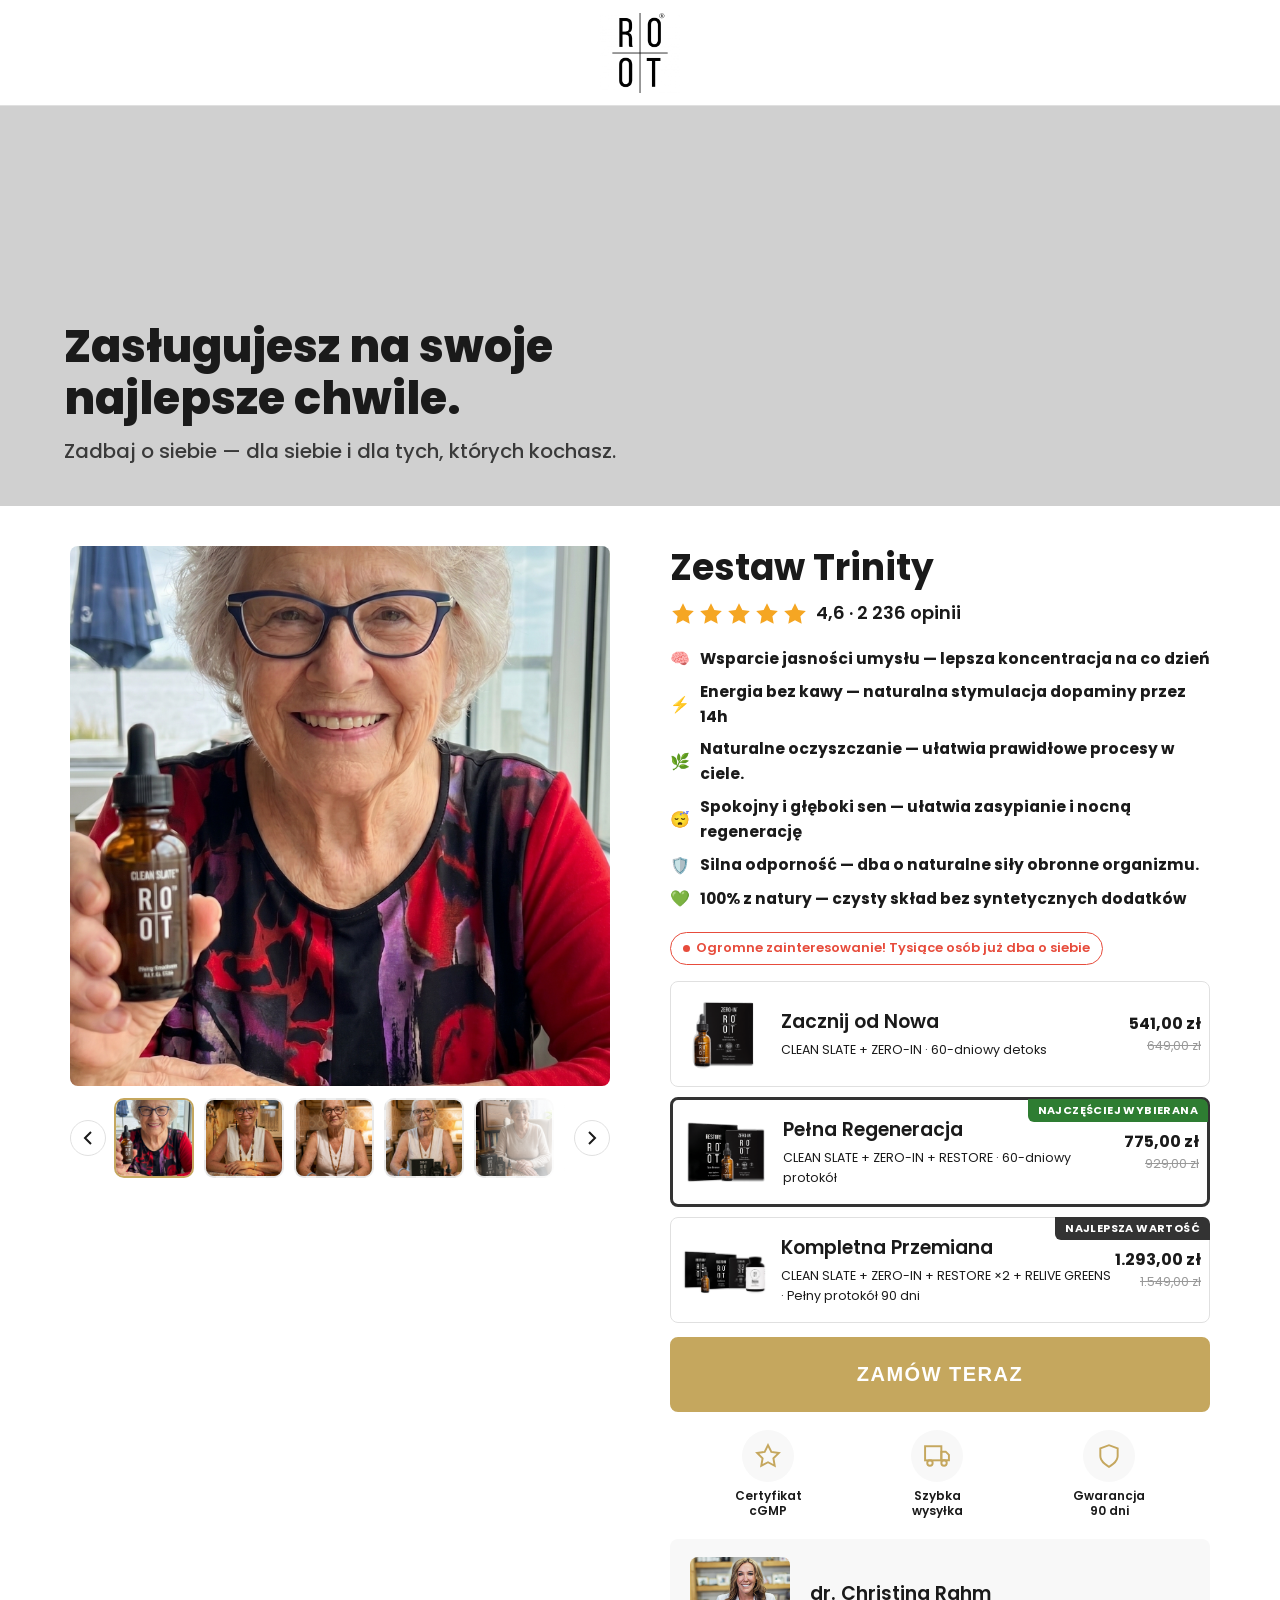
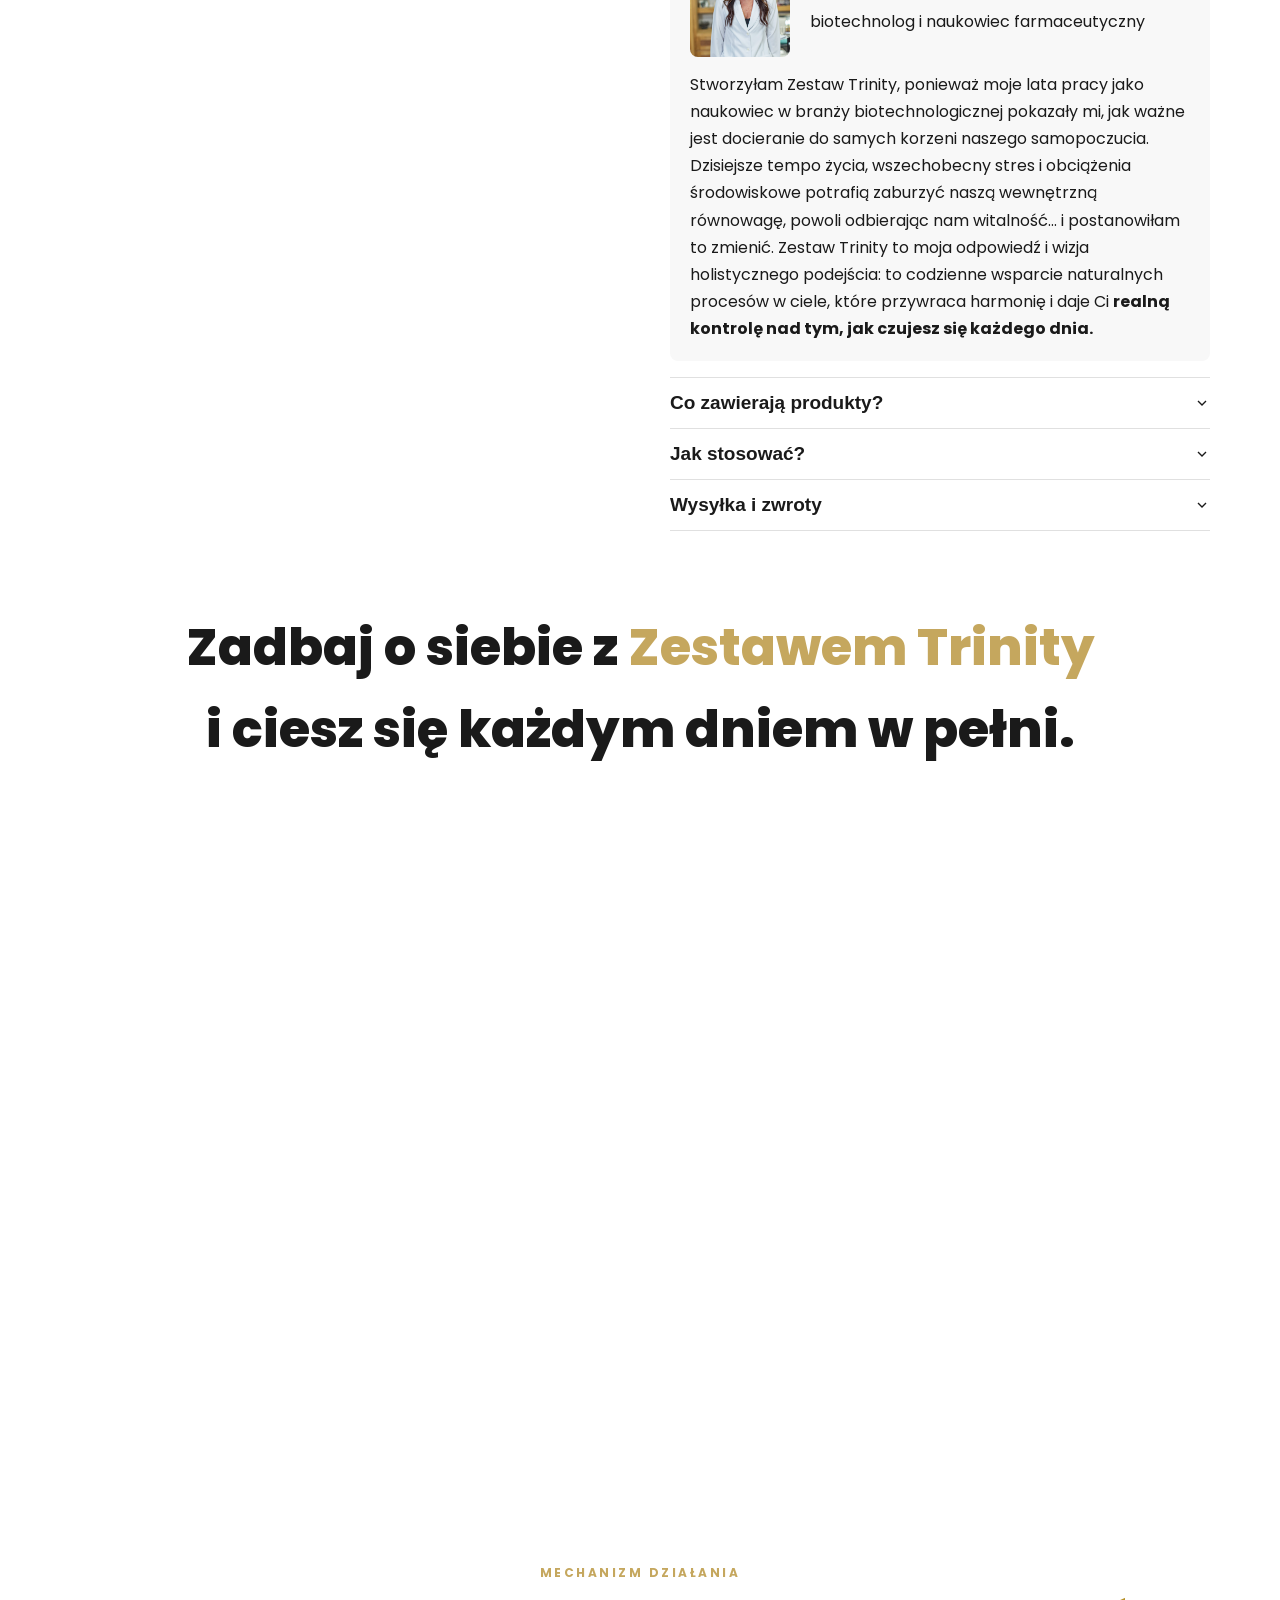
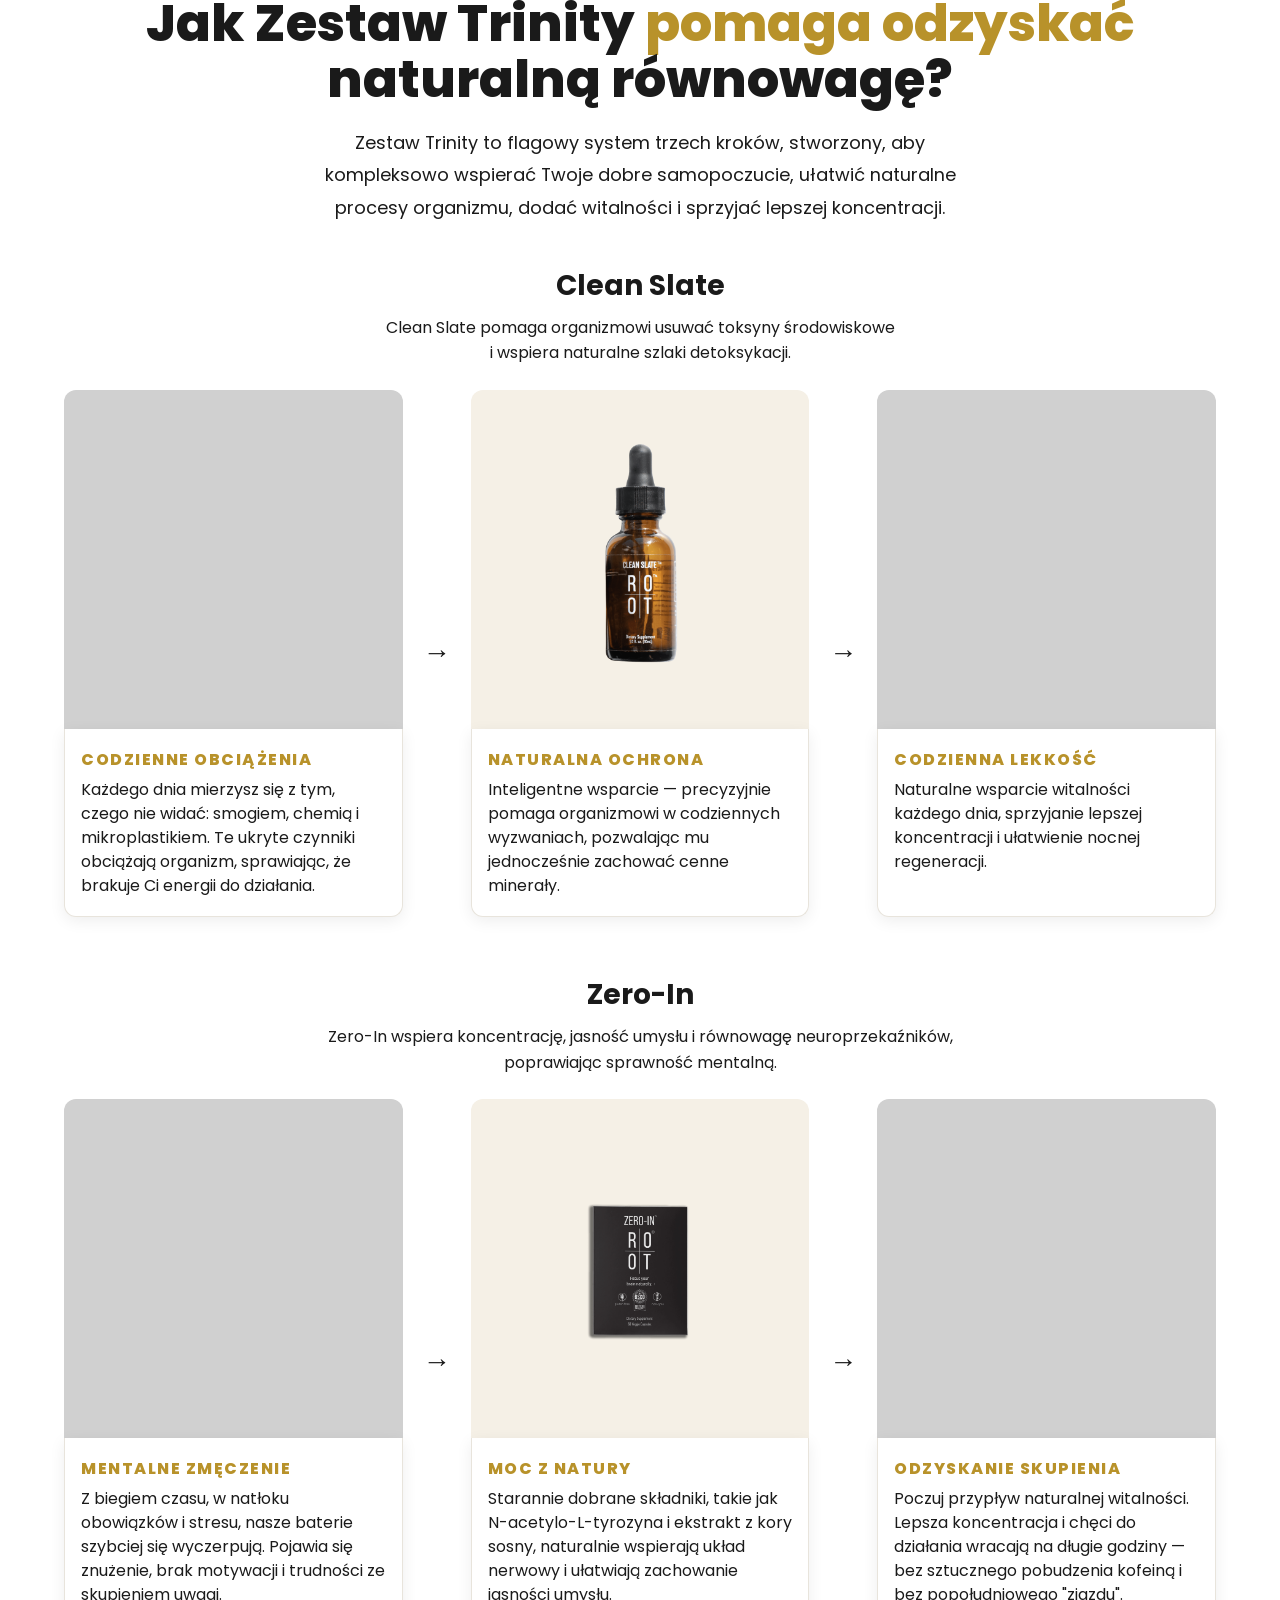
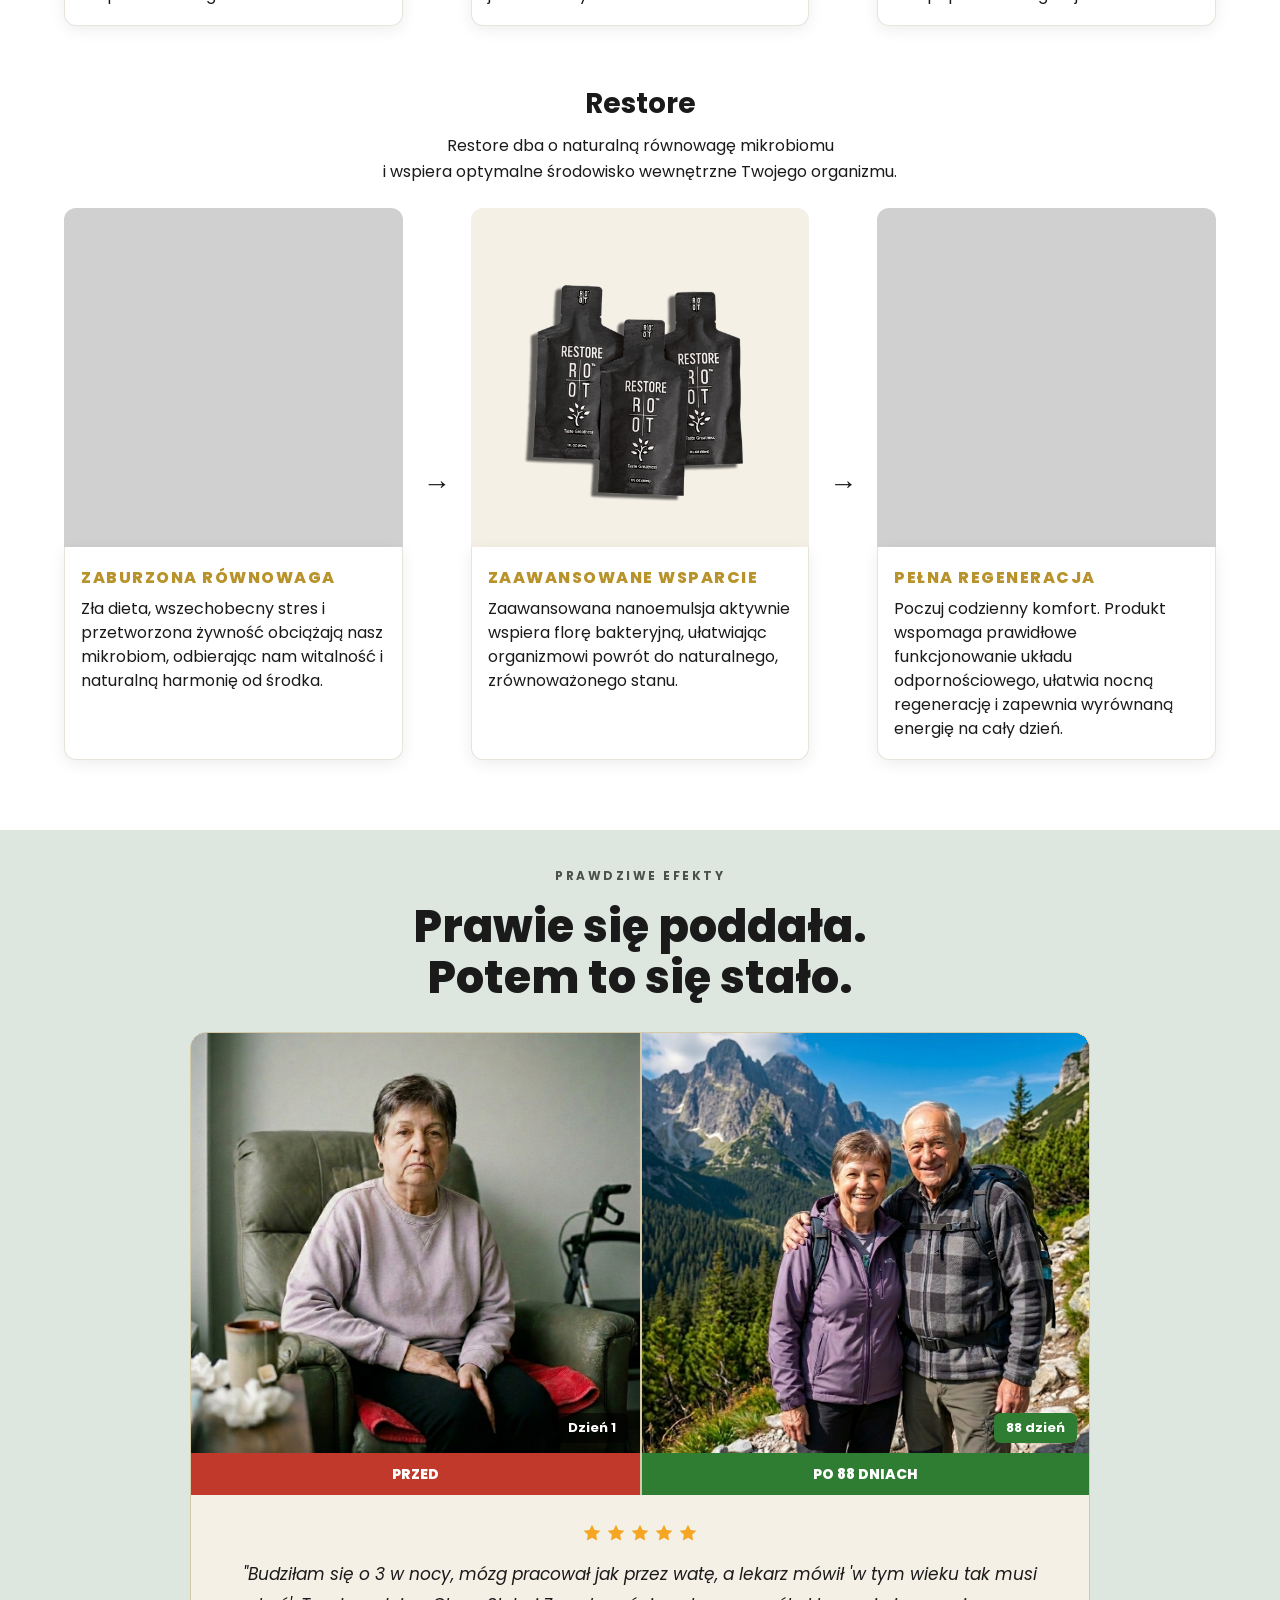
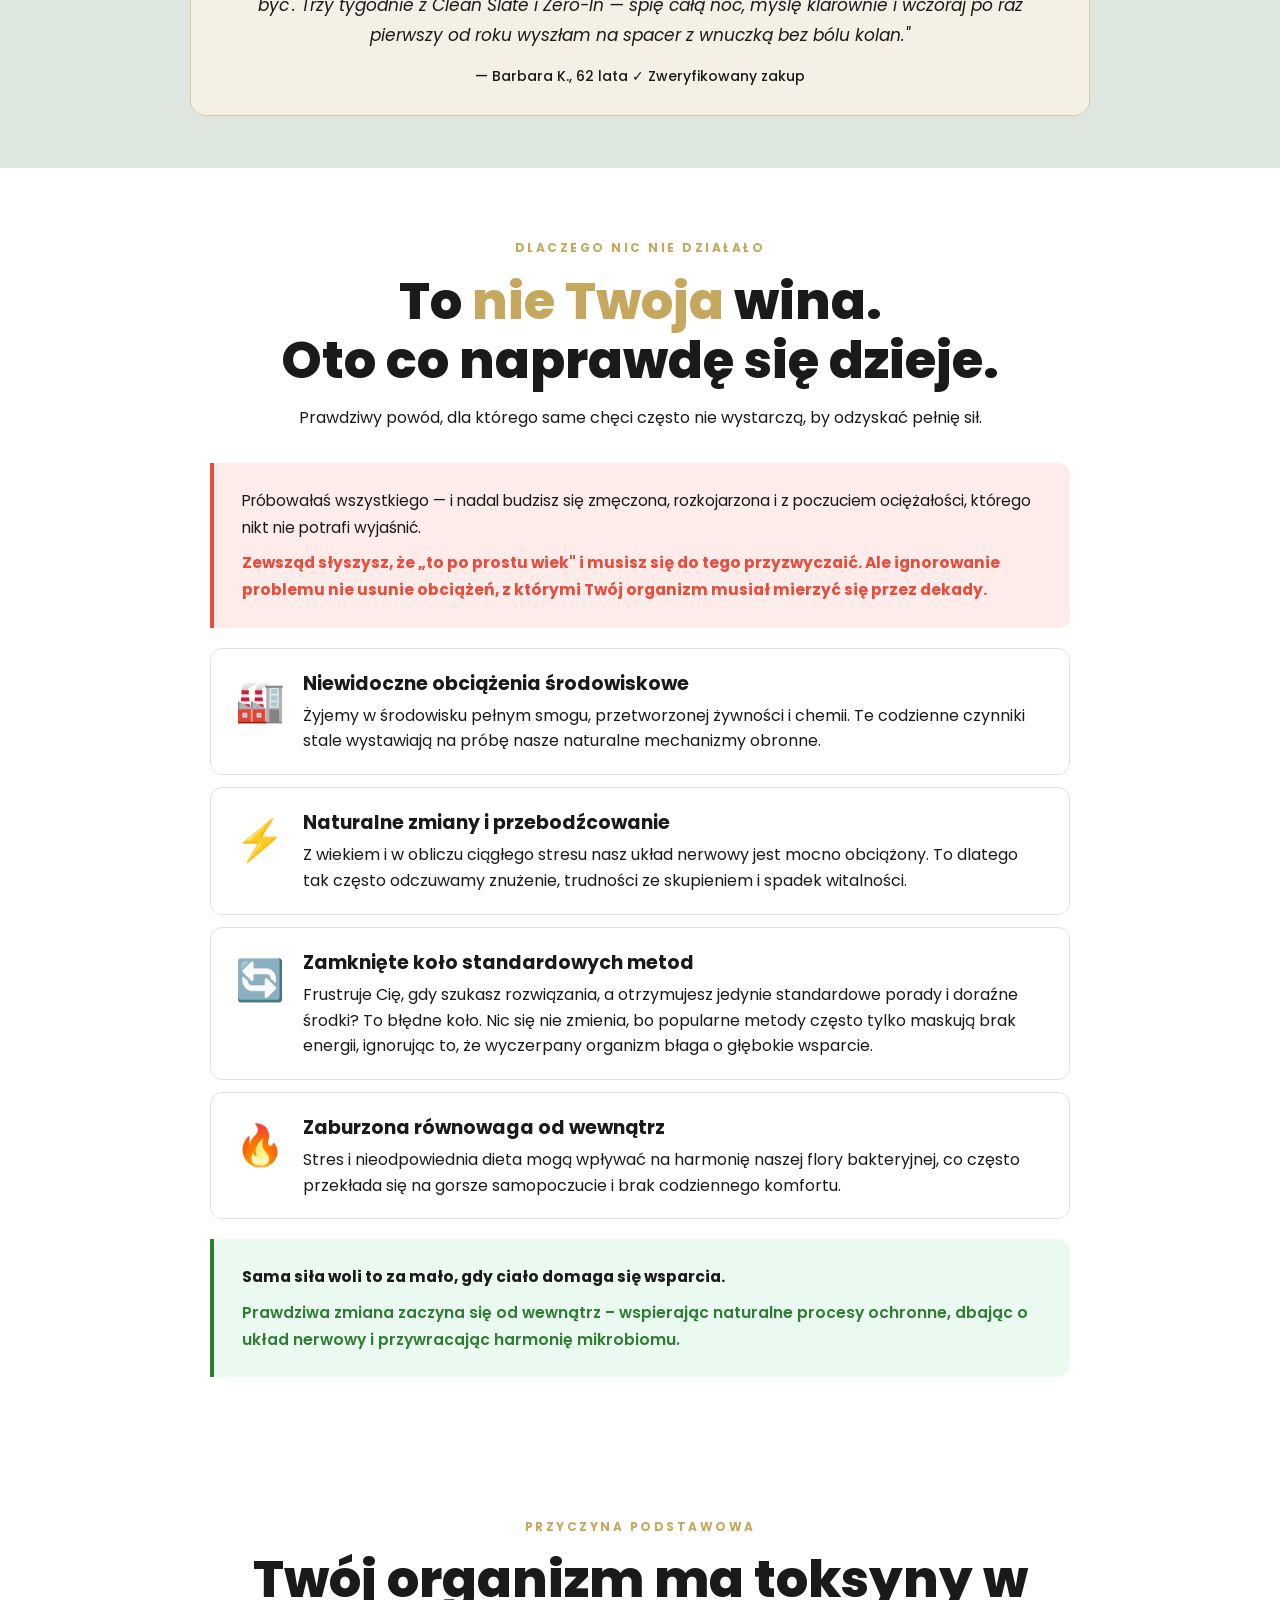
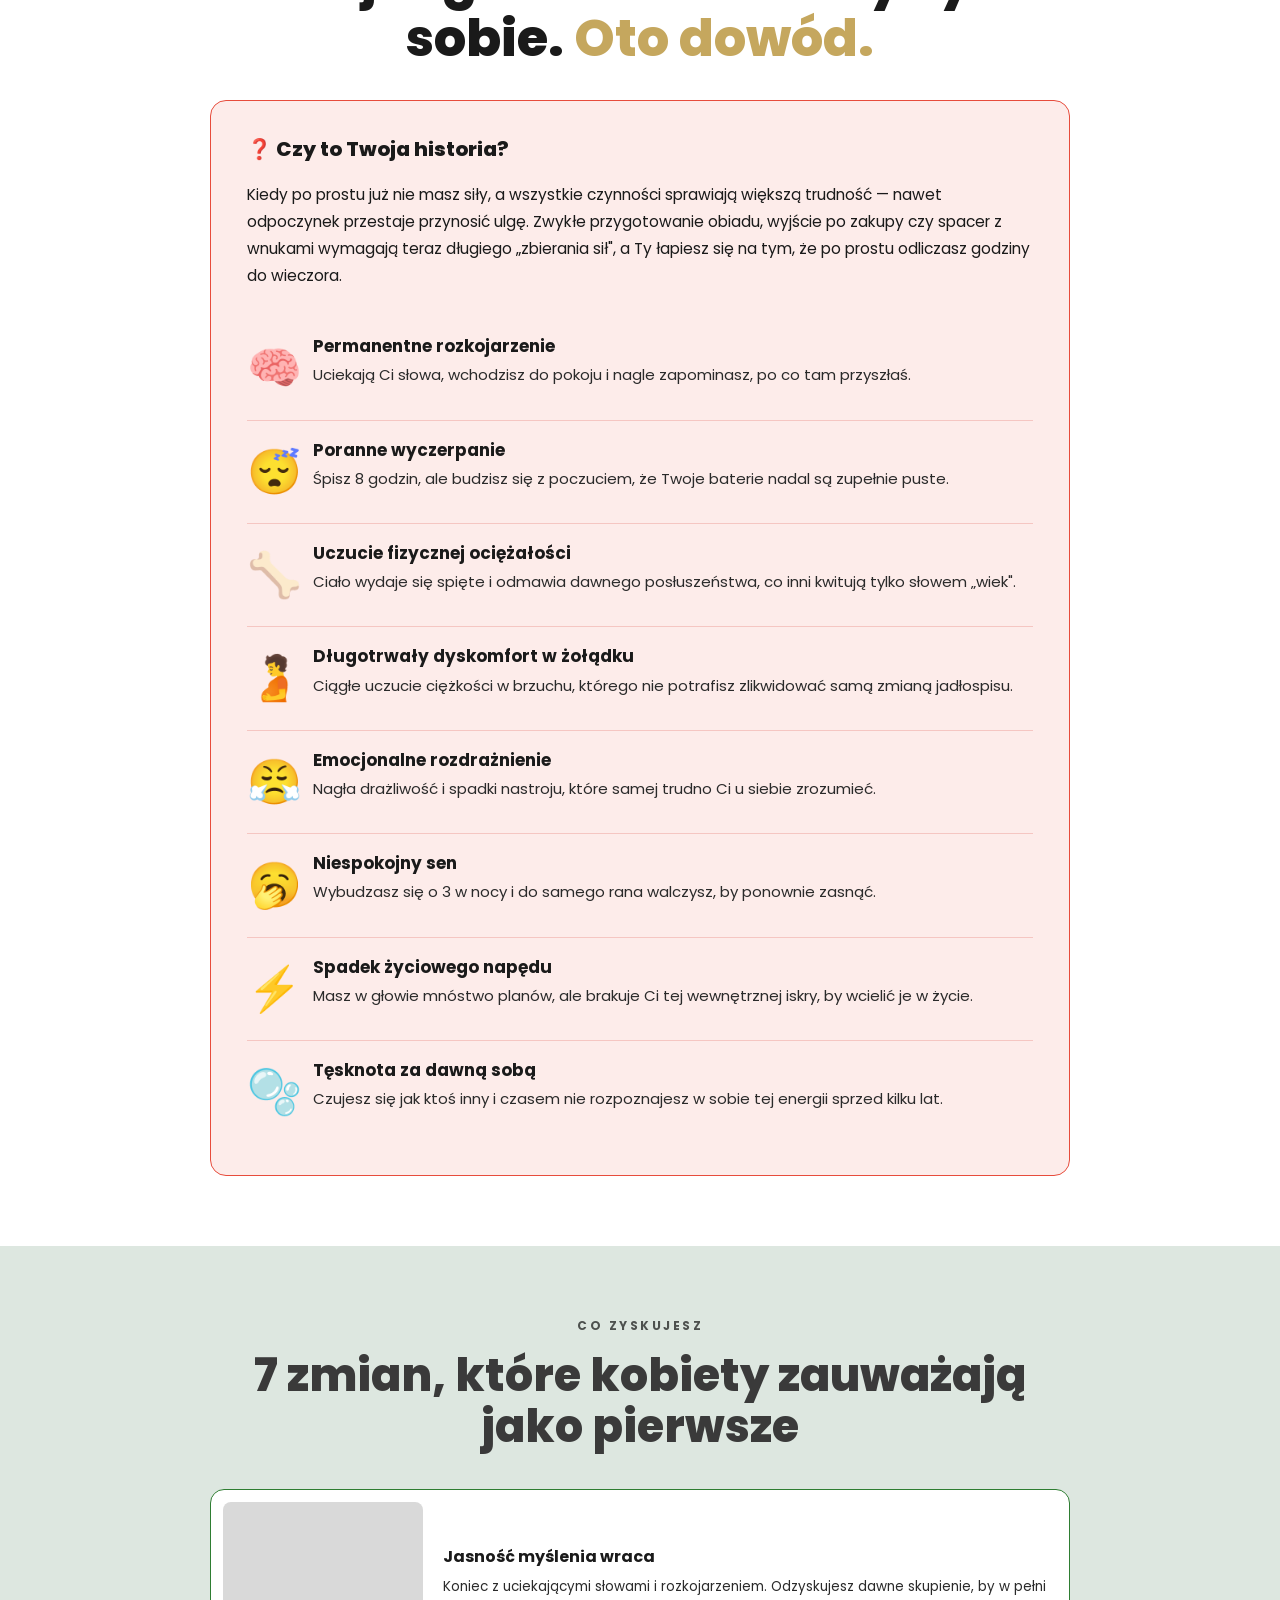
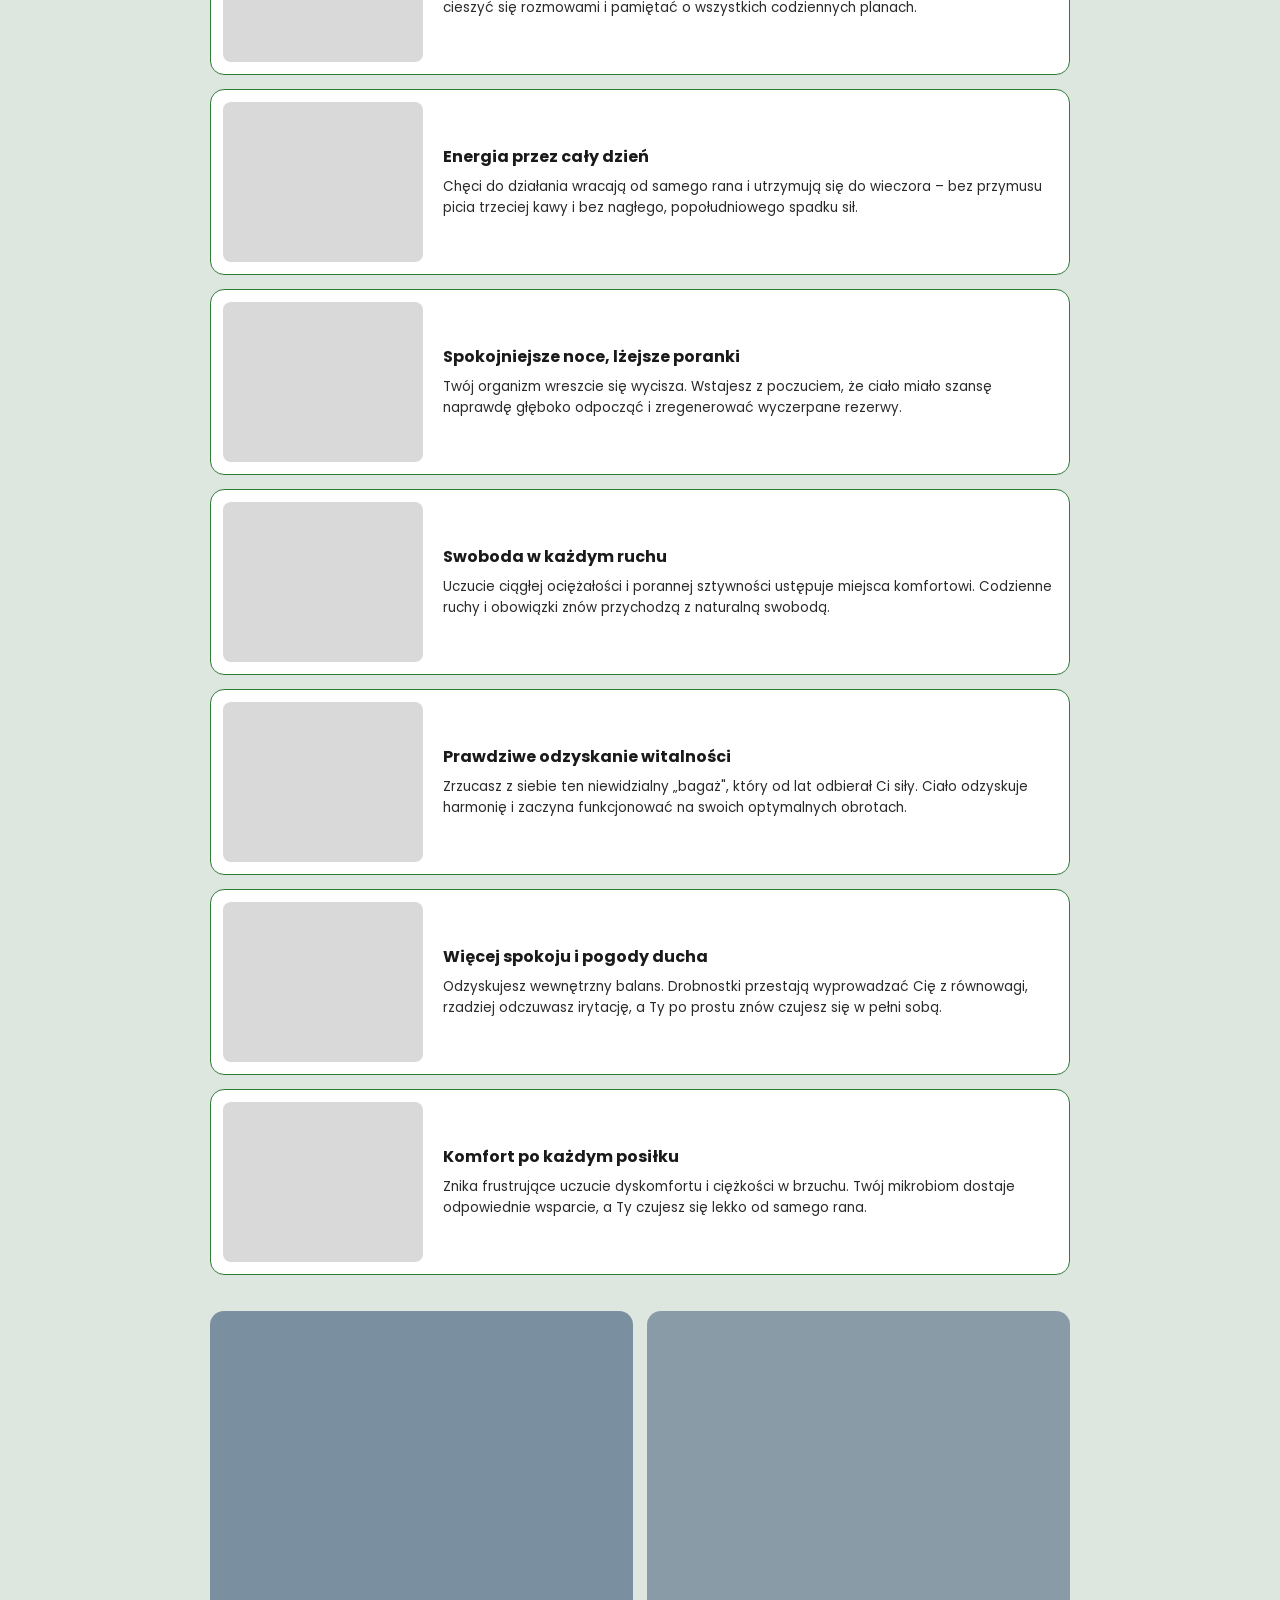
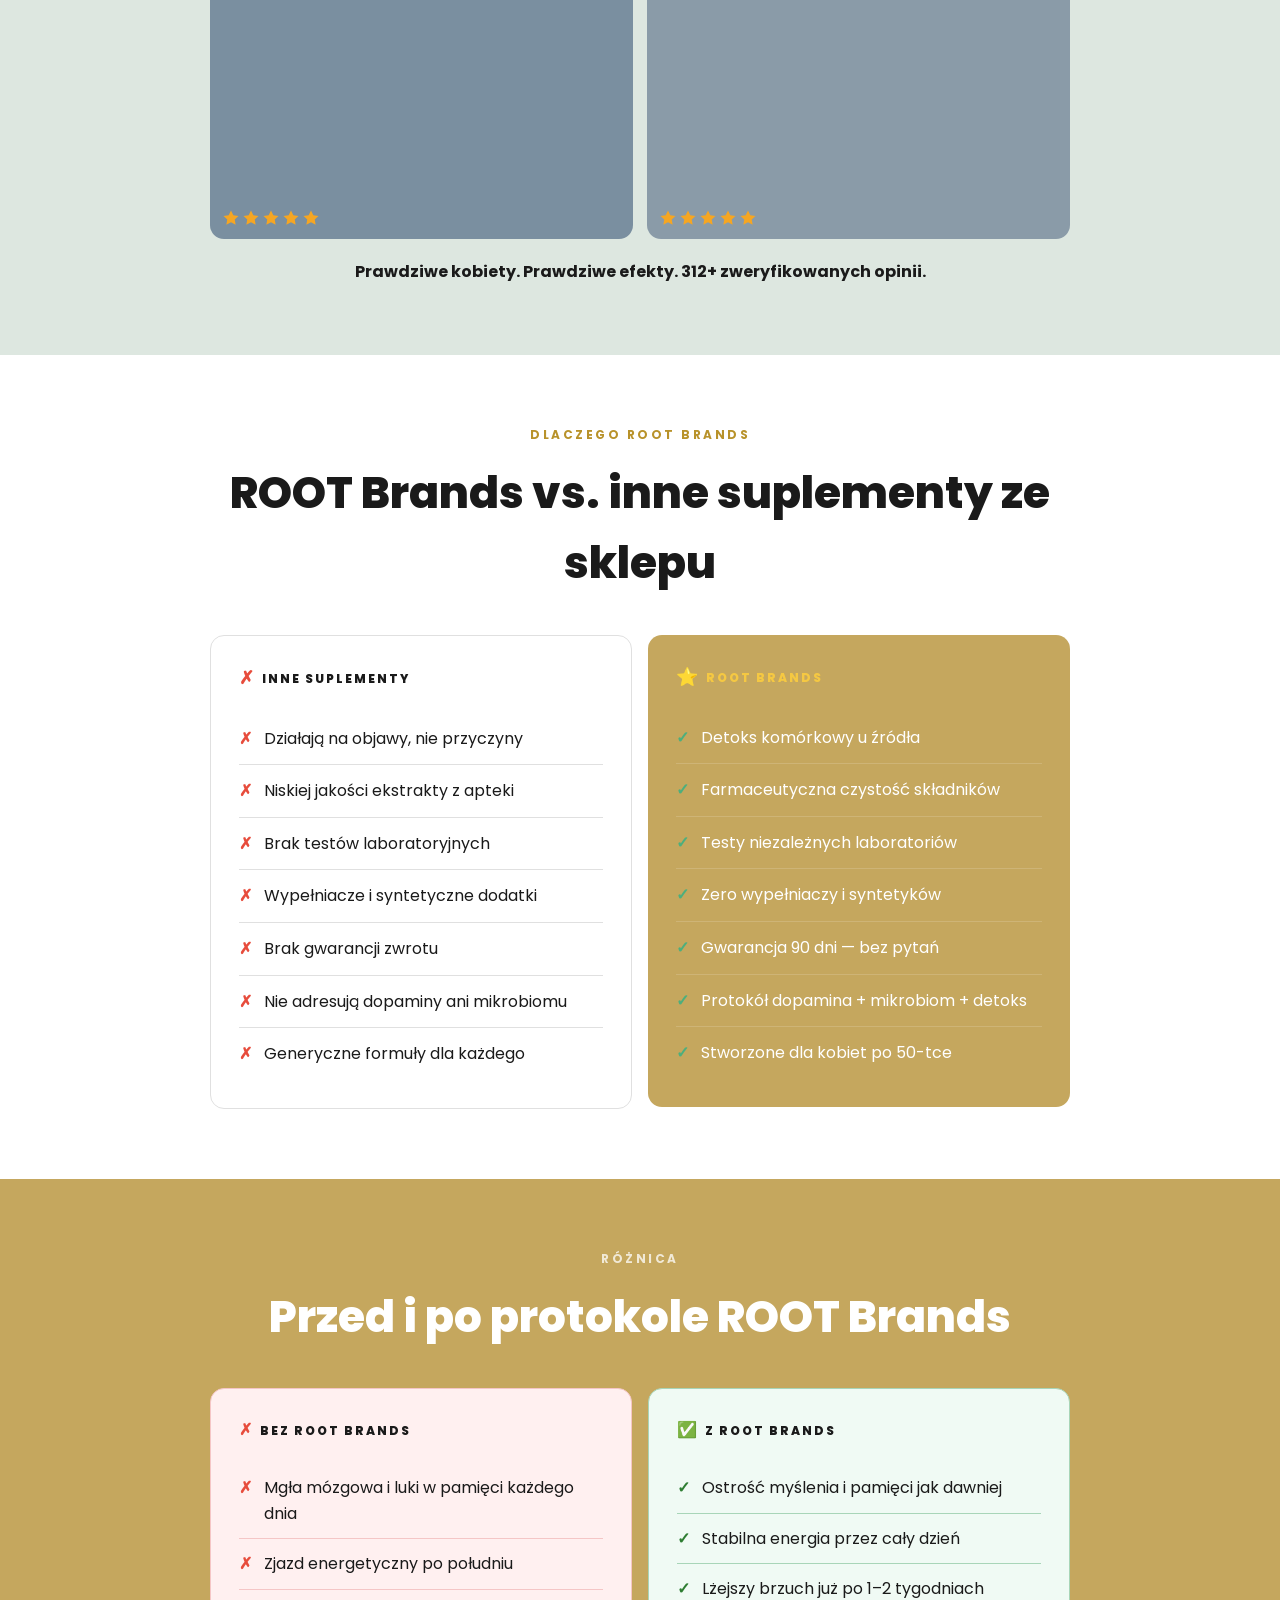
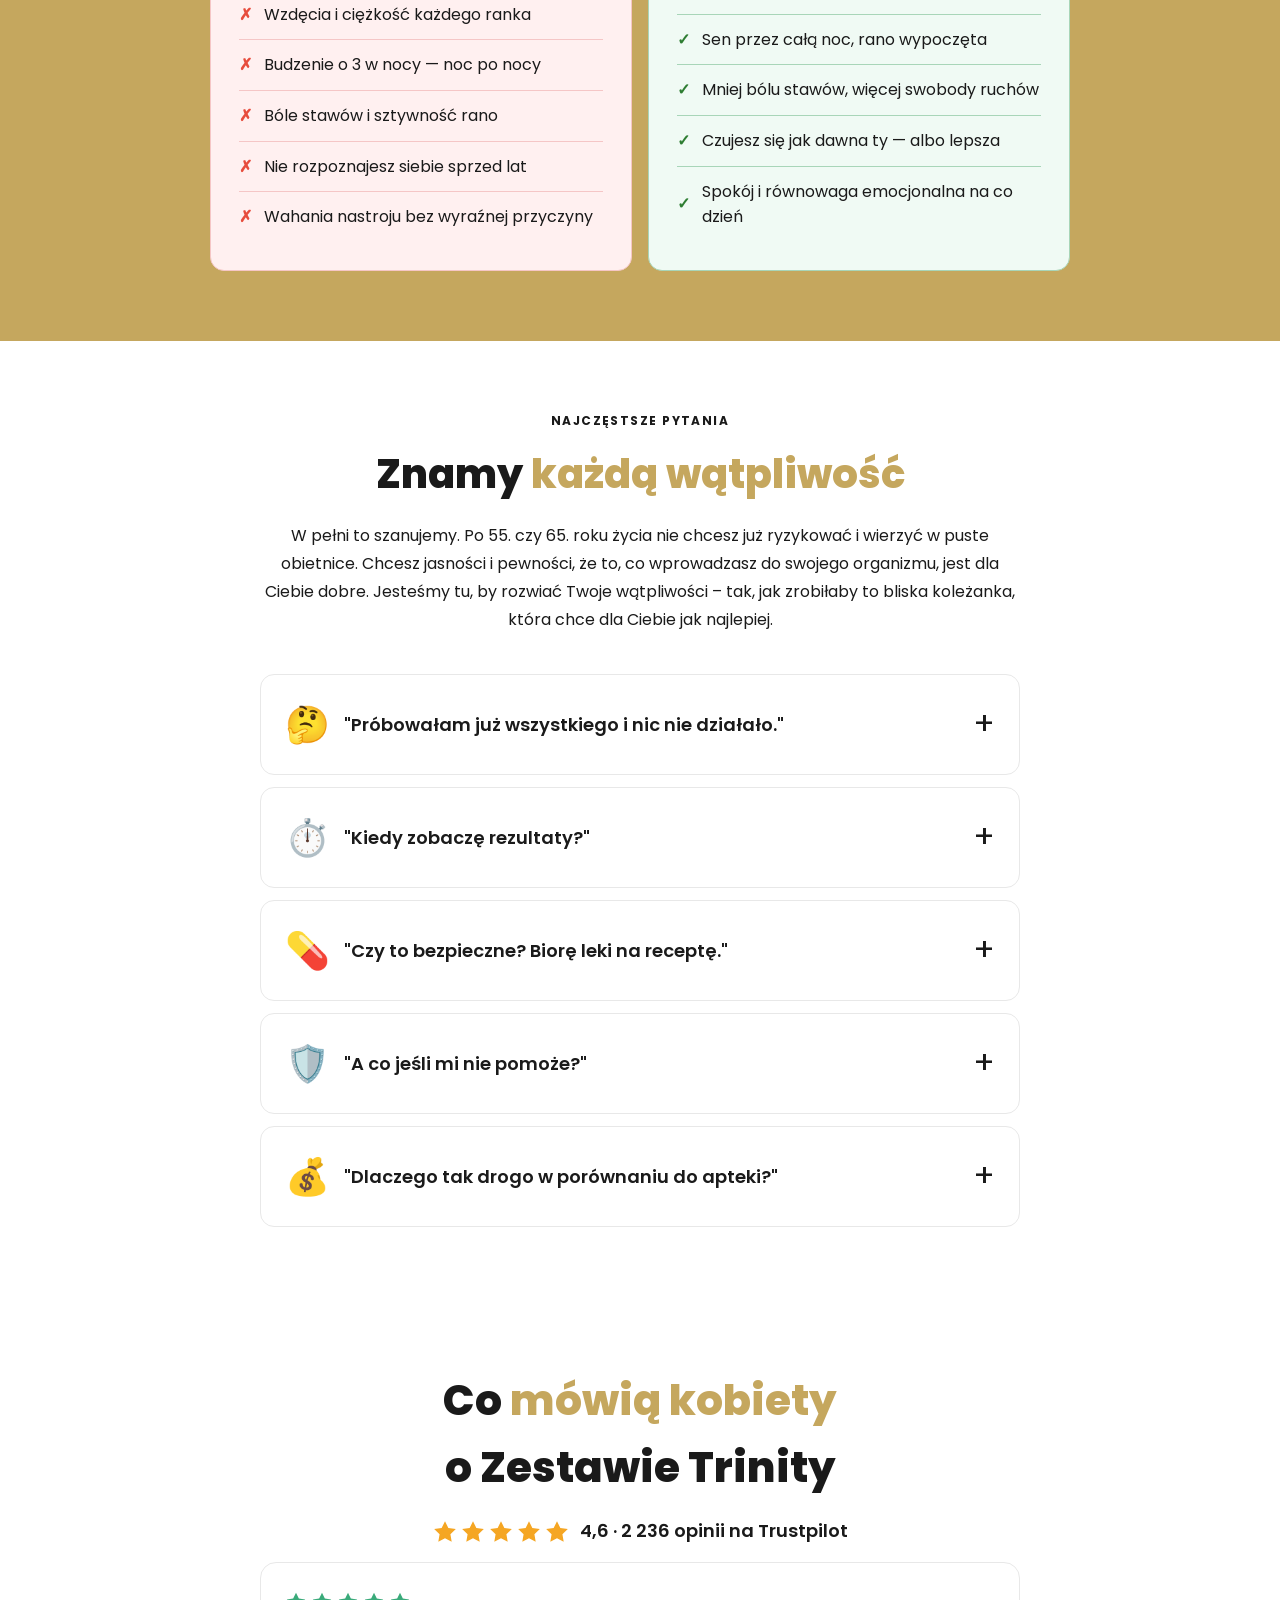
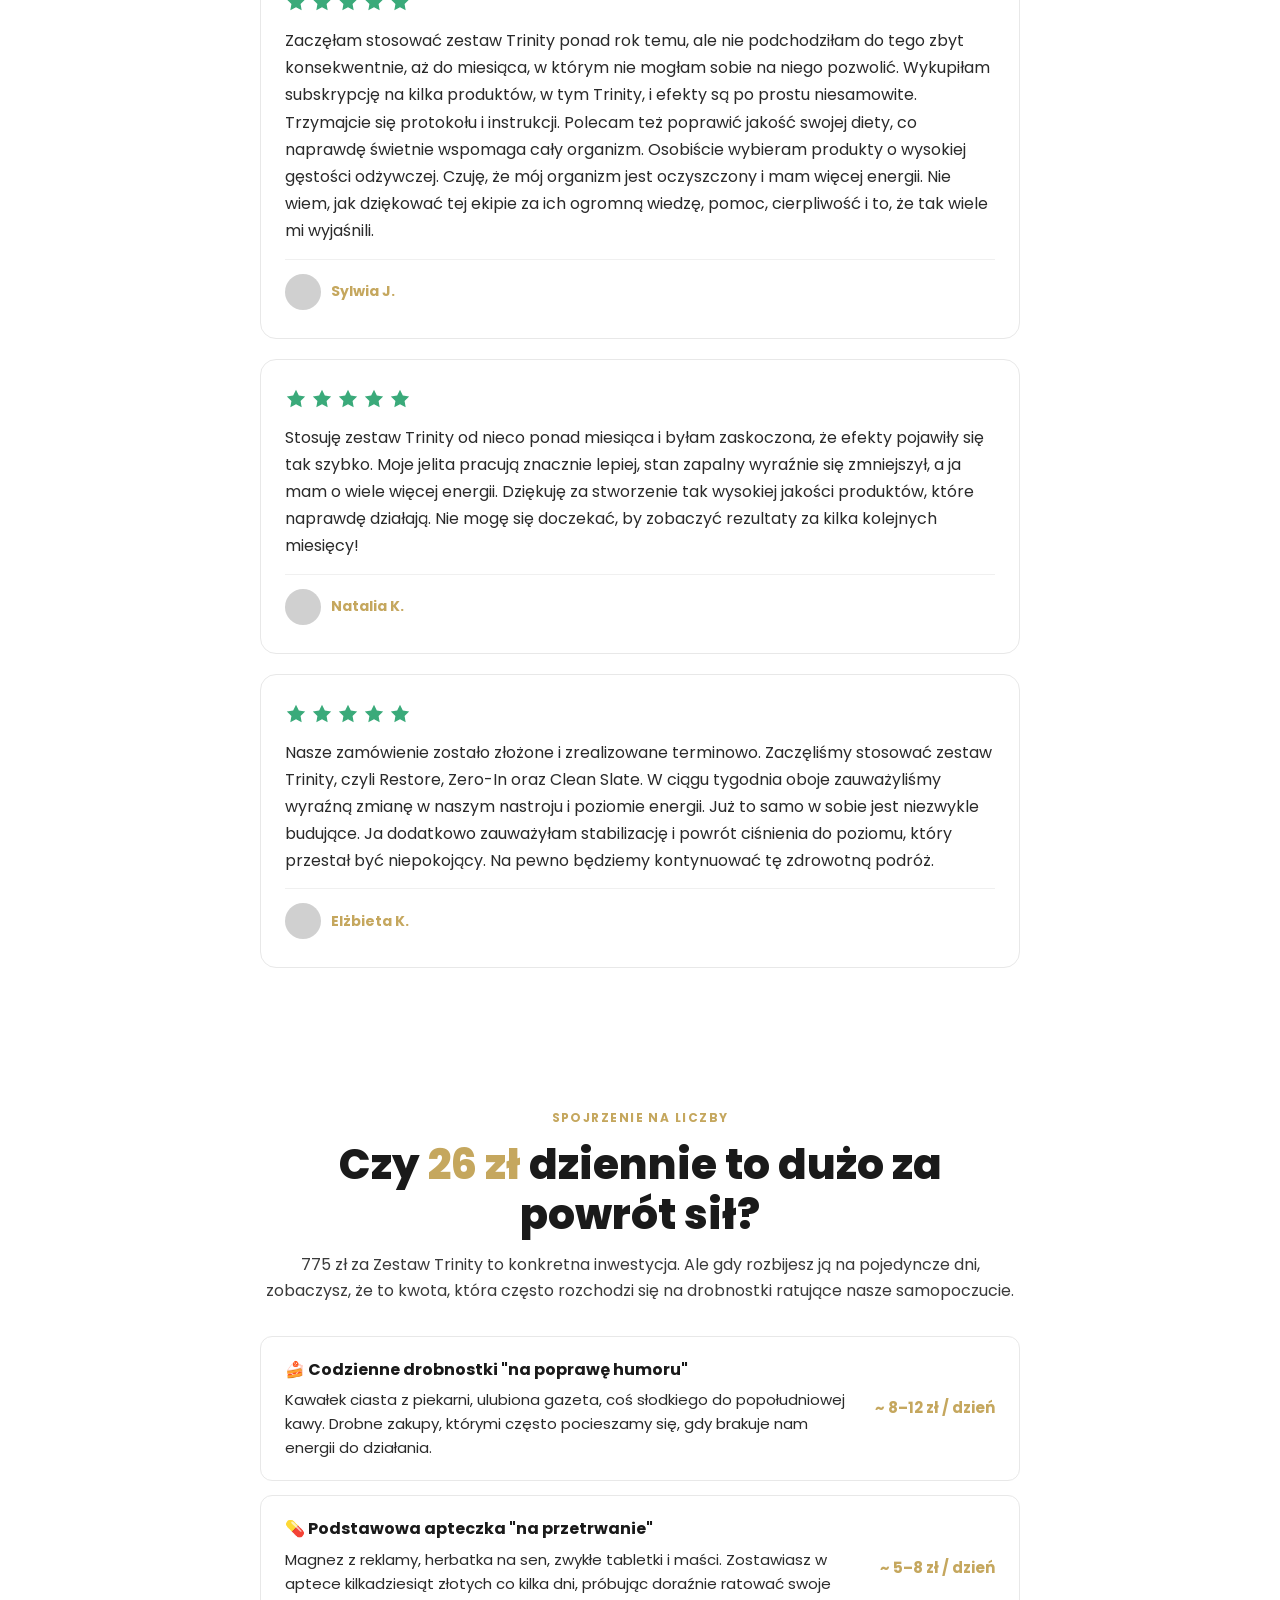
==== commit 55e2947a: "Add hero banner headline and subheadline overlay Co-Authored-By: Claude Sonnet 4.6 <noreply@anthropi" ====
--- a/index.html
+++ b/index.html
@@ -23,7 +23,7 @@
       --border:     var(--color-border);
     }
 
-    body { font-size: 16px; }
+    body { font-size: 16px; overflow-x: hidden; }
 
     /* ─── HEADER (brandbar — identyczny jak w quiz) ── */
     header {
@@ -939,152 +939,6 @@
       color: var(--gray-400);
     }
 
-    /* ─── MOBILE ─────────────────────────────── */
-    @media (max-width: 768px) {
-
-      /* Science rows: 3 boxy poziome → pionowe */
-      .science-row {
-        flex-direction: column !important;
-        gap: 12px !important;
-      }
-      .science-row > div[style*="flex-shrink:0"] {
-        display: none !important; /* strzałki → */
-      }
-      .science-row > div[style*="flex:1"] {
-        min-width: 0 !important;
-      }
-
-      /* Before/After grid → 1 kolumna */
-      .before-after-grid {
-        grid-template-columns: 1fr !important;
-      }
-
-      /* 7 zmian: zdjęcie + tekst → pionowo */
-      .zmiana-img-box {
-        flex-direction: column !important;
-        align-items: stretch !important;
-      }
-      .zmiana-img-placeholder {
-        width: 100% !important;
-        min-width: 0 !important;
-        height: 200px !important;
-      }
-
-      /* Siatka 2 zdjęć → 1 kolumna */
-      .photo-grid-2col {
-        grid-template-columns: 1fr !important;
-      }
-
-      /* Porównanie ROOT vs inne → 1 kolumna */
-      .compare-grid {
-        grid-template-columns: 1fr !important;
-      }
-
-      /* 4-kolumnowa siatka opinii → 1 kolumna */
-      .review-grid-4col {
-        grid-template-columns: 1fr !important;
-      }
-
-      /* Opcje zakupu (qty) → pionowo */
-      .qty-options {
-        flex-direction: column !important;
-      }
-      .qty-option {
-        width: 100% !important;
-      }
-
-      /* 3. Sekcja "7 zmian" — boxy: cena na dole, tekst pod zdjęciem */
-      .zmiana-img-box {
-        flex-direction: column !important;
-        align-items: stretch !important;
-      }
-      .zmiana-img-placeholder {
-        width: 100% !important;
-        min-width: 0 !important;
-        height: 180px !important;
-        order: -1;
-      }
-
-      /* 4. "Czy 26zł" boxy — układ pionowy, cena na dole i większa */
-      .price-row {
-        flex-direction: column !important;
-        align-items: flex-start !important;
-      }
-      .price-tag {
-        font-size: 20px !important;
-        white-space: normal !important;
-        flex-shrink: unset !important;
-        margin-top: 10px !important;
-        align-self: flex-end !important;
-      }
-
-      /* Padding sekcji na mobile */
-      section[style*="padding:70px"] {
-        padding-top: 40px !important;
-        padding-bottom: 40px !important;
-      }
-
-      /* Nagłówki — mniejsze na mobile */
-      h2 { line-height: 1.2 !important; }
-
-      /* 1. Galeria — NIE sticky na mobile */
-      #galleryCol { position: static !important; top: auto !important; }
-
-      /* Miniaturki galerii → ukryte na mobile */
-      .gallery-nav { display: none !important; }
-
-      /* Strzałki nakładane na zdjęcie */
-      .mob-gallery-btn {
-        display: flex !important;
-        position: absolute;
-        top: 50%;
-        transform: translateY(-50%);
-        width: 36px;
-        height: 36px;
-        border-radius: 50%;
-        background: rgba(0,0,0,.45);
-        border: none;
-        cursor: pointer;
-        align-items: center;
-        justify-content: center;
-        z-index: 10;
-      }
-      .mob-gallery-prev { left: 10px; }
-      .mob-gallery-next { right: 10px; }
-
-      /* Kropki na dole zdjęcia */
-      .mob-gallery-dots {
-        display: flex !important;
-        position: absolute;
-        bottom: 10px;
-        left: 50%;
-        transform: translateX(-50%);
-        gap: 6px;
-        z-index: 10;
-      }
-      .mob-dot {
-        width: 7px;
-        height: 7px;
-        border-radius: 50%;
-        background: rgba(255,255,255,.55);
-        cursor: pointer;
-        transition: background .2s;
-      }
-      .mob-dot.active { background: #fff; }
-
-      /* Logo mniejsze */
-      header img { height: 48px !important; }
-
-      /* Hero banner niższy */
-      div[style*="height:400px"] { height: 220px !important; }
-
-      /* Mniejszy spacing między hero a karuzelą */
-      section[style*="padding: clamp(30px"] {
-        padding-top: 16px !important;
-        padding-bottom: 16px !important;
-      }
-    }
-
     /* ─── RESPONSIVE ────────────────────────── */
     @media (max-width: 900px) {
       .hero, .review-strip-inner, .two-col { grid-template-columns: 1fr; }
@@ -1100,6 +954,109 @@
       .footer-inner { flex-direction: column; gap: 16px; text-align: center; }
       .footer-links { flex-wrap: wrap; justify-content: center; }
     }
+
+    /* ─── MOBILE 768px ───────────────────────── */
+    @media (max-width: 768px) {
+
+      /* Hero padding ściśnięty */
+      .hero { padding: 16px 16px !important; gap: 20px !important; }
+
+      /* Buy box nie wychodzi poza ekran */
+      .buy-box { max-width: 100%; overflow: hidden; }
+      .buy-box h1 { font-size: 26px !important; }
+
+      /* Bullets */
+      .bullets { padding-left: 0 !important; list-style: none !important; }
+      .bullets li { font-size: 14px !important; }
+
+      /* Low stock badge — nie ucina tekstu */
+      .low-stock-badge {
+        display: flex !important;
+        white-space: normal !important;
+        width: 100% !important;
+        box-sizing: border-box !important;
+        font-size: 12px !important;
+      }
+
+      /* Qty opcje — obraz mniejszy */
+      div[id^="qty-img-"] {
+        width: 68px !important;
+        height: 68px !important;
+        min-width: 68px !important;
+      }
+      .qty-name { font-size: 14px !important; }
+      .qty-sub { font-size: 10px !important; }
+      .qty-price-now { font-size: 13px !important; }
+      .qty-price-was { font-size: 10px !important; }
+      .qty-badge {
+        font-size: 8px !important;
+        padding: 2px 5px !important;
+        letter-spacing: 0 !important;
+        max-width: 110px !important;
+        overflow: hidden !important;
+        text-overflow: ellipsis !important;
+        white-space: nowrap !important;
+      }
+
+      /* Galeria — nie sticky */
+      #galleryCol { position: static !important; }
+      .gallery-nav { display: none !important; }
+
+      /* Strzałki + kropki na zdjęciu */
+      .mob-gallery-btn {
+        display: flex !important;
+        position: absolute;
+        top: 50%; transform: translateY(-50%);
+        width: 36px; height: 36px;
+        border-radius: 50%;
+        background: rgba(0,0,0,.45);
+        border: none; cursor: pointer;
+        align-items: center; justify-content: center;
+        z-index: 10;
+      }
+      .mob-gallery-prev { left: 10px; }
+      .mob-gallery-next { right: 10px; }
+      .mob-gallery-dots {
+        display: flex !important;
+        position: absolute; bottom: 10px;
+        left: 50%; transform: translateX(-50%);
+        gap: 6px; z-index: 10;
+      }
+      .mob-dot { width: 7px; height: 7px; border-radius: 50%; background: rgba(255,255,255,.55); cursor: pointer; }
+      .mob-dot.active { background: #fff; }
+
+      /* Logo */
+      header img { height: 48px !important; }
+
+      /* Hero banner */
+      div[style*="height:400px"] { height: 220px !important; }
+
+      /* Spacing sekcji z filmami */
+      section[style*="padding: clamp(30px"] {
+        padding-top: 16px !important;
+        padding-bottom: 16px !important;
+      }
+
+      /* Science rows pionowo */
+      .science-row { flex-direction: column !important; gap: 12px !important; }
+      .science-row > div[style*="flex-shrink:0"] { display: none !important; }
+
+      /* Gridy → 1 kolumna */
+      .before-after-grid, .photo-grid-2col, .compare-grid { grid-template-columns: 1fr !important; }
+      .review-grid-4col { grid-template-columns: 1fr !important; }
+
+      /* 7 zmian box */
+      .zmiana-img-box { flex-direction: column !important; align-items: stretch !important; }
+      .zmiana-img-placeholder { width: 100% !important; min-width: 0 !important; height: 180px !important; order: -1; }
+
+      /* Ceny — pionowo, cena na dole */
+      .price-row { flex-direction: column !important; align-items: flex-start !important; }
+      .price-tag { font-size: 20px !important; white-space: normal !important; margin-top: 10px !important; align-self: flex-end !important; }
+
+      /* Padding sekcji */
+      section[style*="padding:70px"] { padding-top: 40px !important; padding-bottom: 40px !important; }
+      h2 { line-height: 1.2 !important; }
+    }
   </style>
 </head>
 <body>
@@ -1110,8 +1067,14 @@
   </header>
 
   <!-- HERO BANNER -->
-  <div style="width:100%;height:400px;background:#d0d0d0;display:flex;align-items:center;justify-content:center;">
+  <div style="width:100%;height:400px;background:#d0d0d0;position:relative;overflow:hidden;">
     <!-- Zastąp background:#d0d0d0 przez background:url('ścieżka/do/zdjęcia') center/cover no-repeat -->
+    <div style="position:absolute;inset:0;display:flex;align-items:flex-end;padding:0 clamp(20px,5vw,70px) 40px;">
+      <div style="max-width:600px;">
+        <h1 style="font-size:clamp(26px,3.5vw,48px);font-weight:800;color:#1A1A1A;line-height:1.15;margin-bottom:12px;">Zasługujesz na swoje najlepsze chwile.</h1>
+        <h3 style="font-size:clamp(15px,1.6vw,20px);font-weight:500;color:#3A3A3A;line-height:1.5;">Zadbaj o siebie — dla siebie i dla tych, których kochasz.</h3>
+      </div>
+    </div>
   </div>
 
   <!-- HERO -->
@@ -1119,7 +1082,7 @@
     <div class="hero">
 
       <!-- Gallery left -->
-      <div id="galleryCol" style="min-width:0;position:sticky;align-self:flex-start;">
+      <div id="galleryCol" style="min-width:0;align-self:flex-start;">
         <div class="gallery-main" id="galleryMain">
           <img id="gallerySlide0" src="images/Generated Image April 20, 2026 - 3_34PM.jpg" style="display:block;" />
           <img id="gallerySlide1" src="images/Generated Image April 20, 2026 - 4_15PM.jpg" style="display:none;" />
@@ -2609,9 +2572,15 @@
       });
     });
 
-    // Gallery sticky — center on screen
+    // Gallery sticky — desktop only
     const galleryCol = document.getElementById('galleryCol');
     function updateGalleryTop() {
+      if (window.innerWidth <= 768) {
+        galleryCol.style.position = 'static';
+        galleryCol.style.top = 'auto';
+        return;
+      }
+      galleryCol.style.position = 'sticky';
       const colH = galleryCol.offsetHeight;
       const headerH = document.querySelector('header') ? document.querySelector('header').offsetHeight : 0;
       const top = Math.max(headerH + 10, Math.floor((window.innerHeight - colH) / 2));
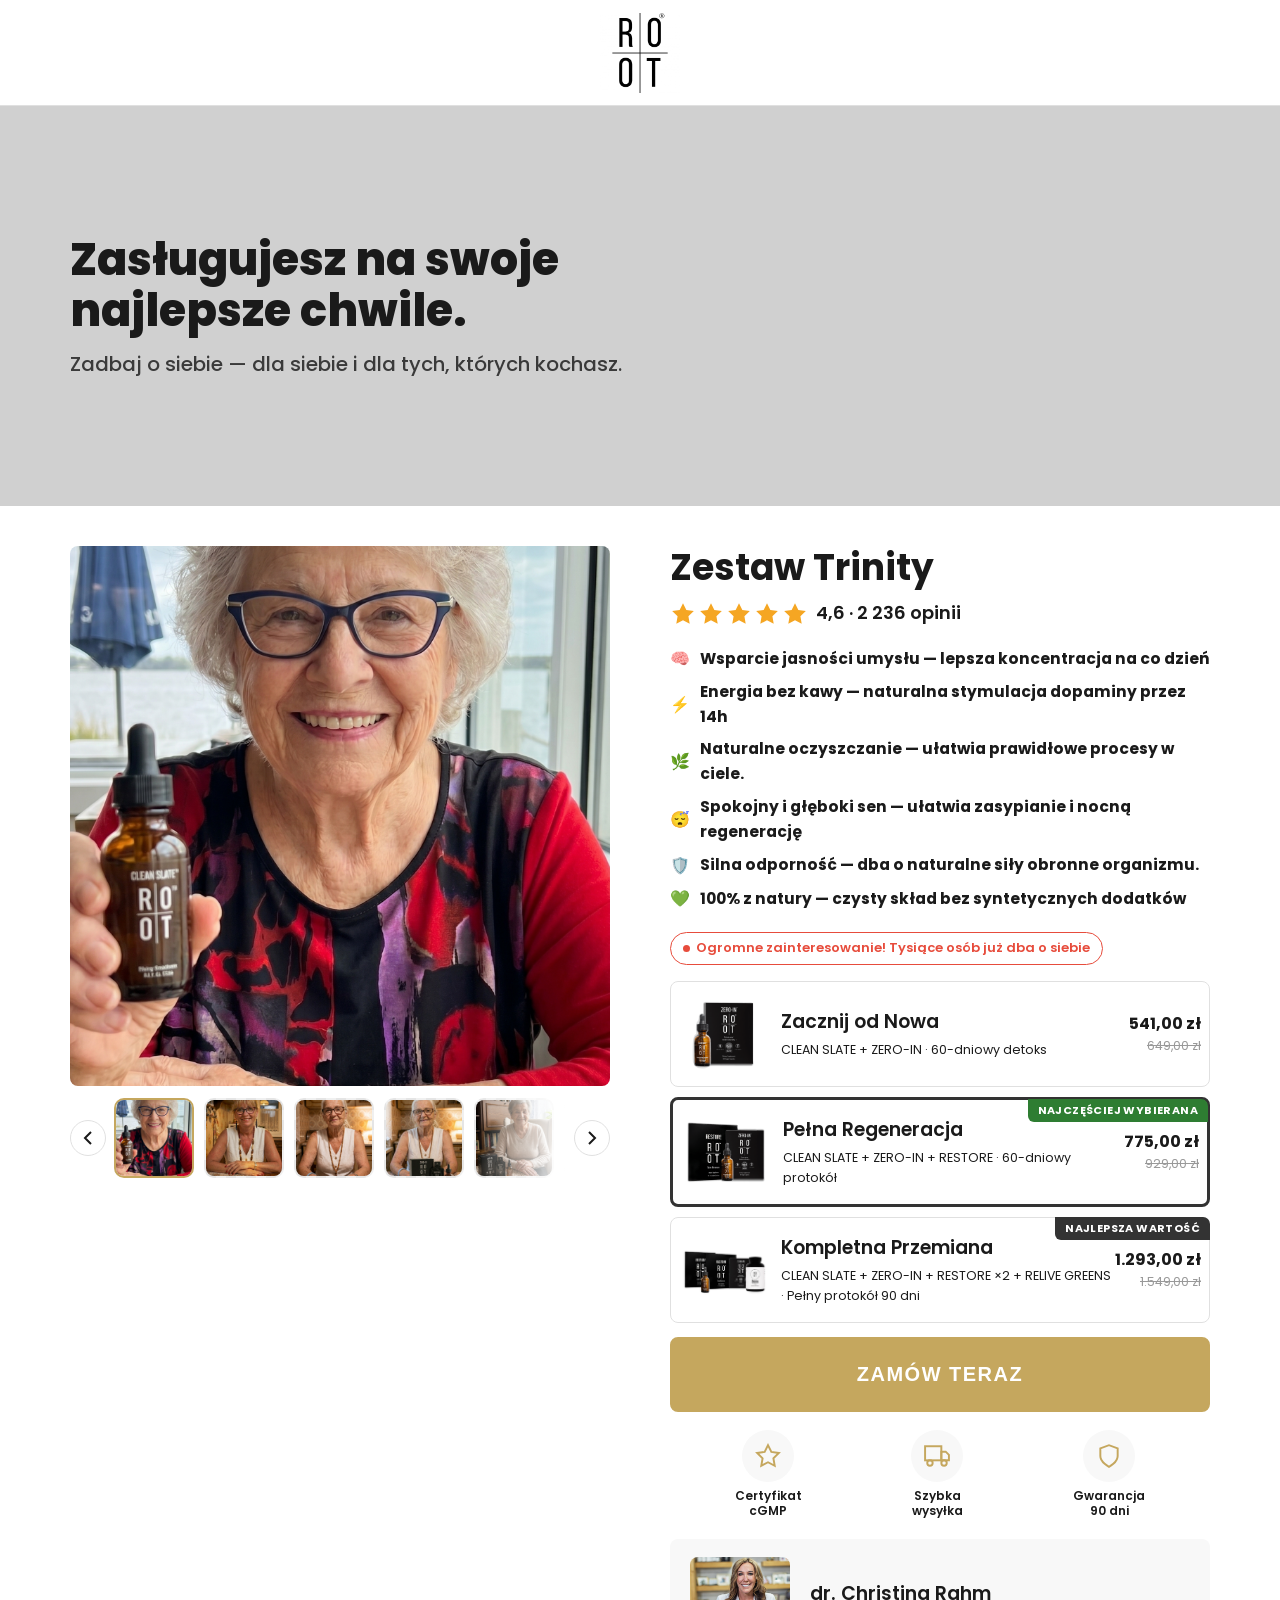
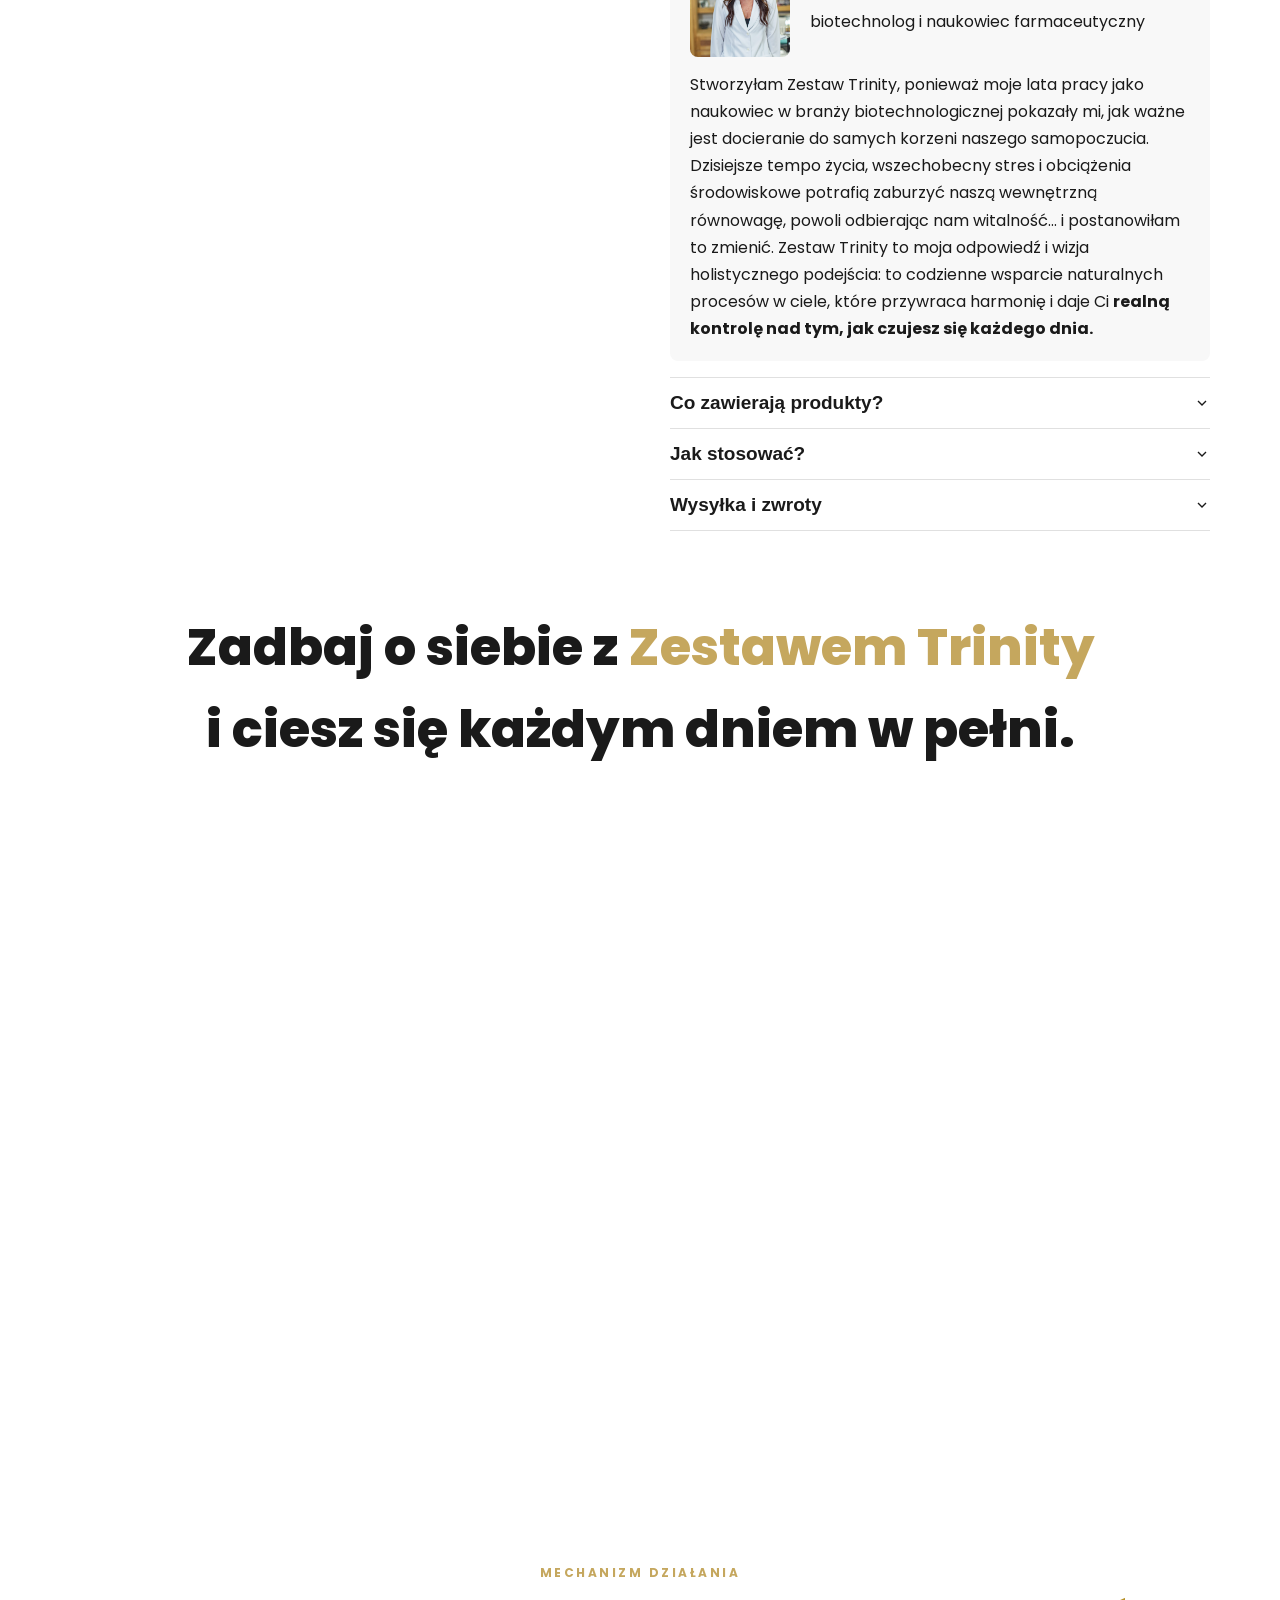
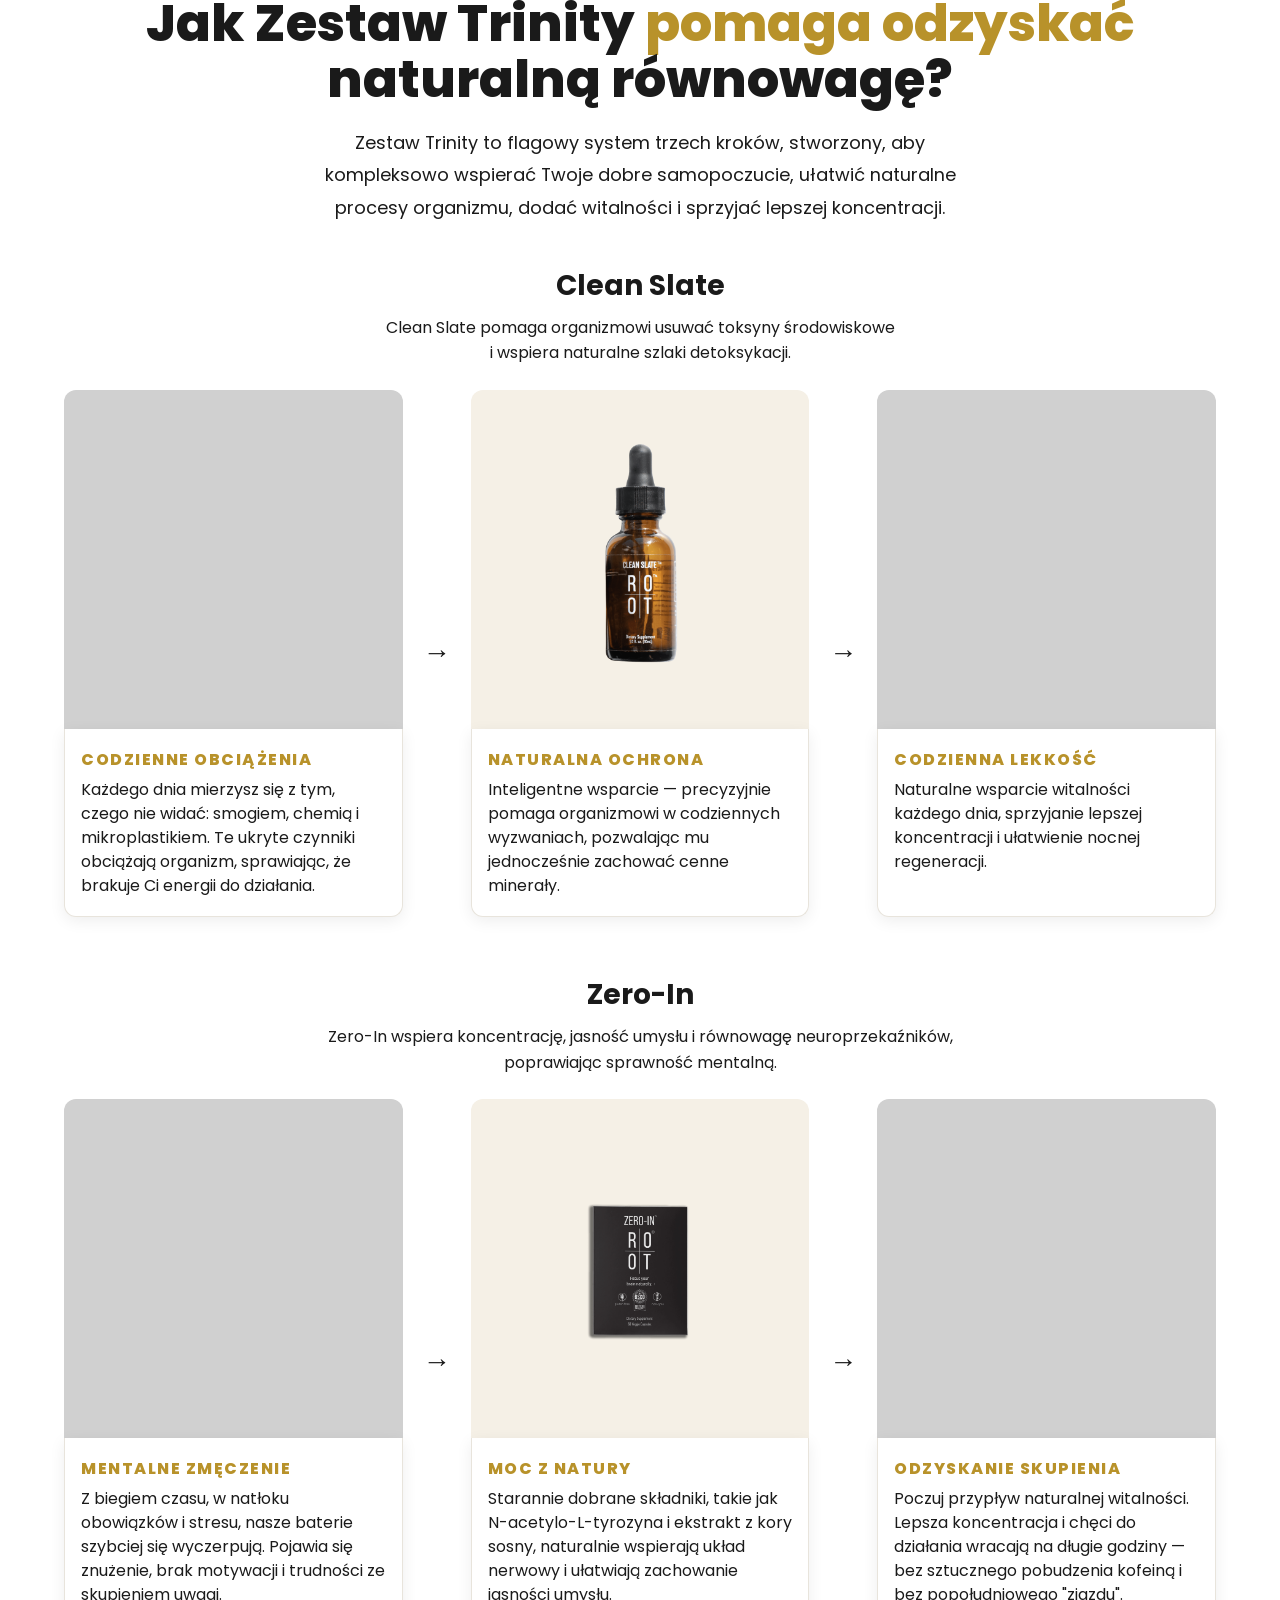
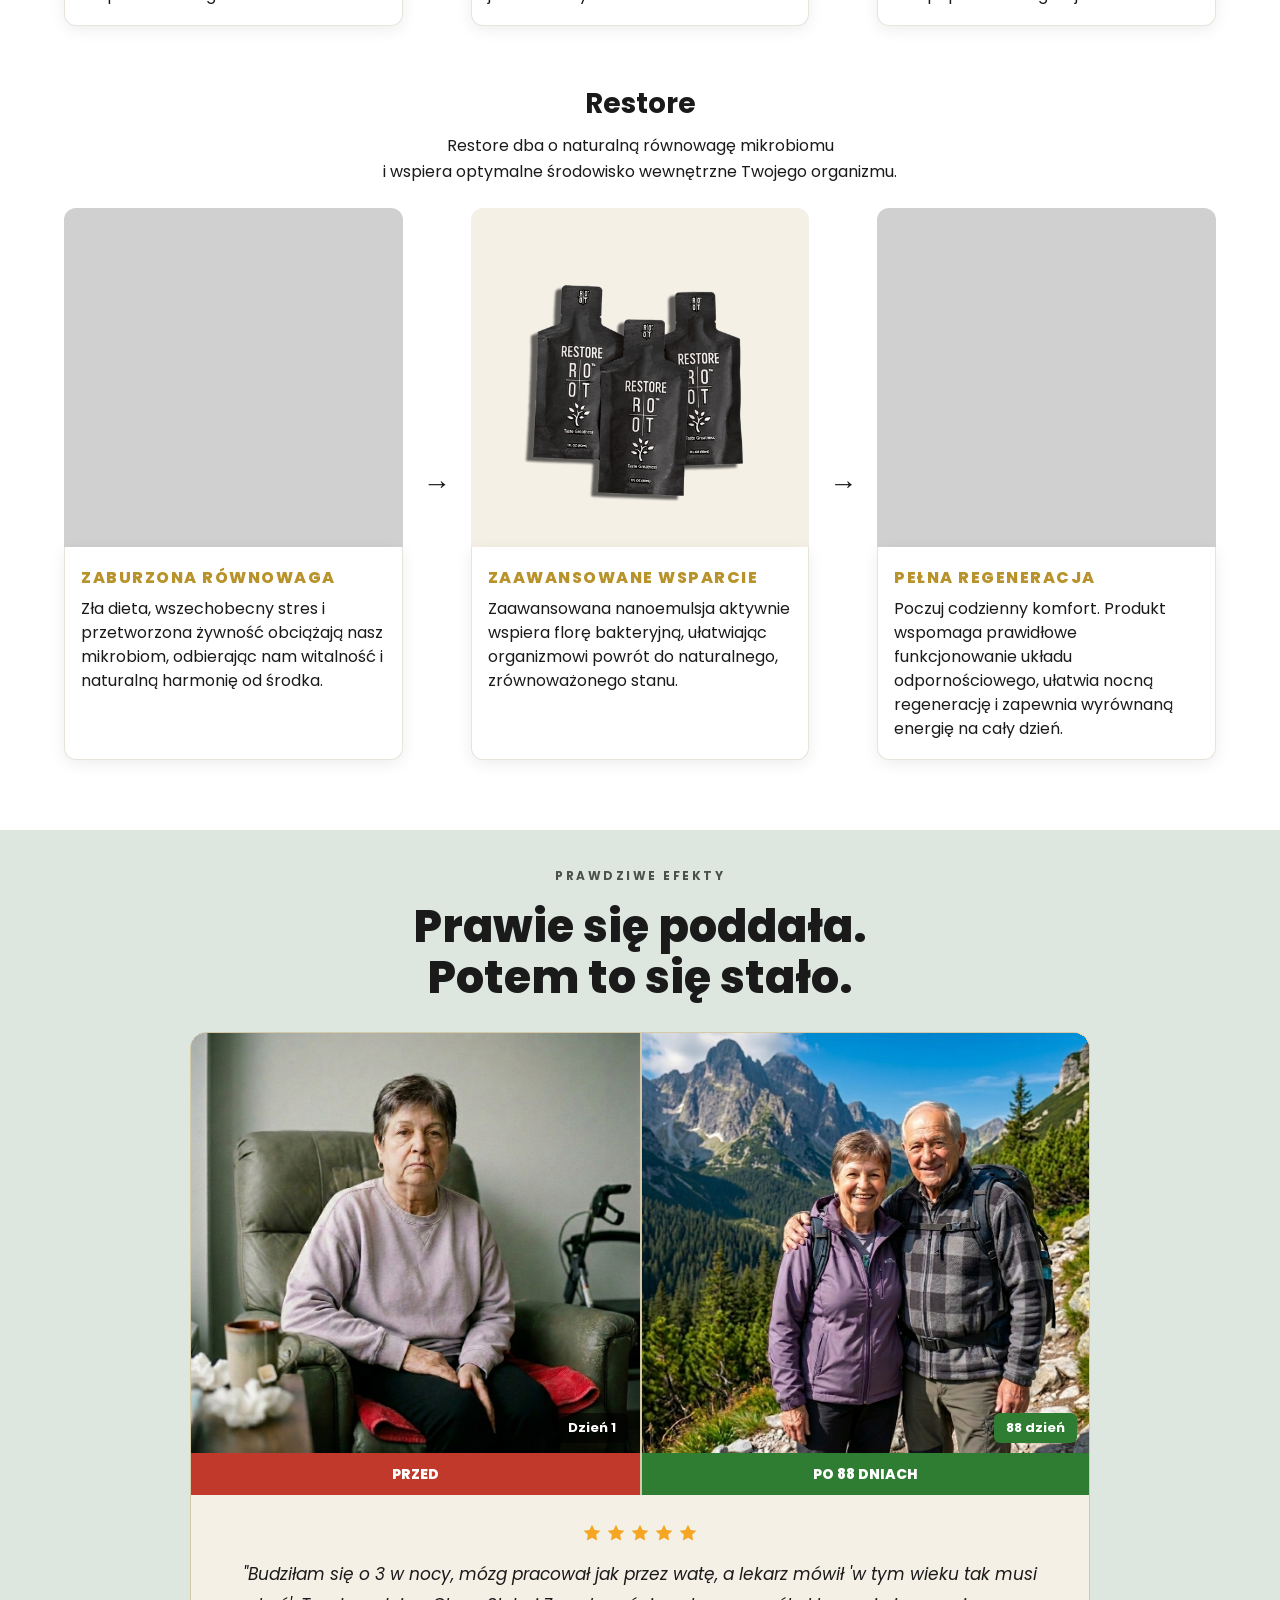
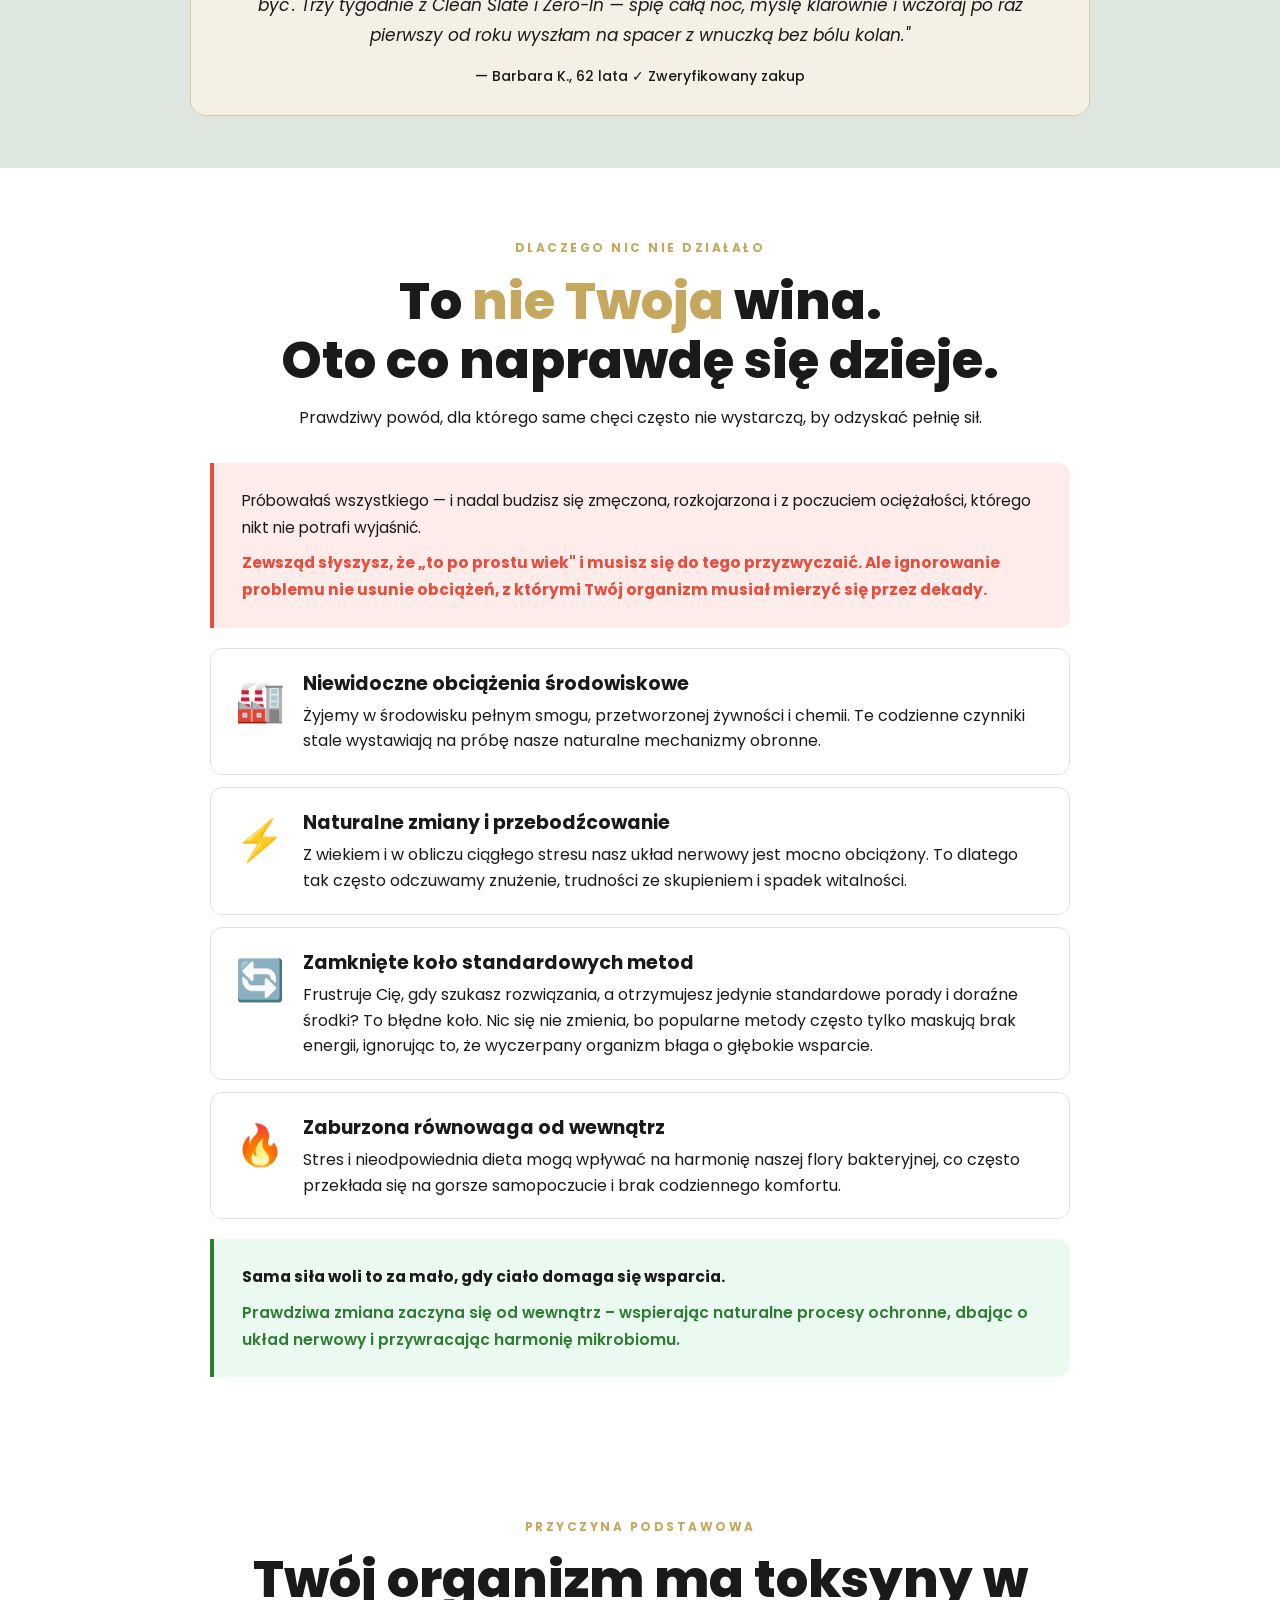
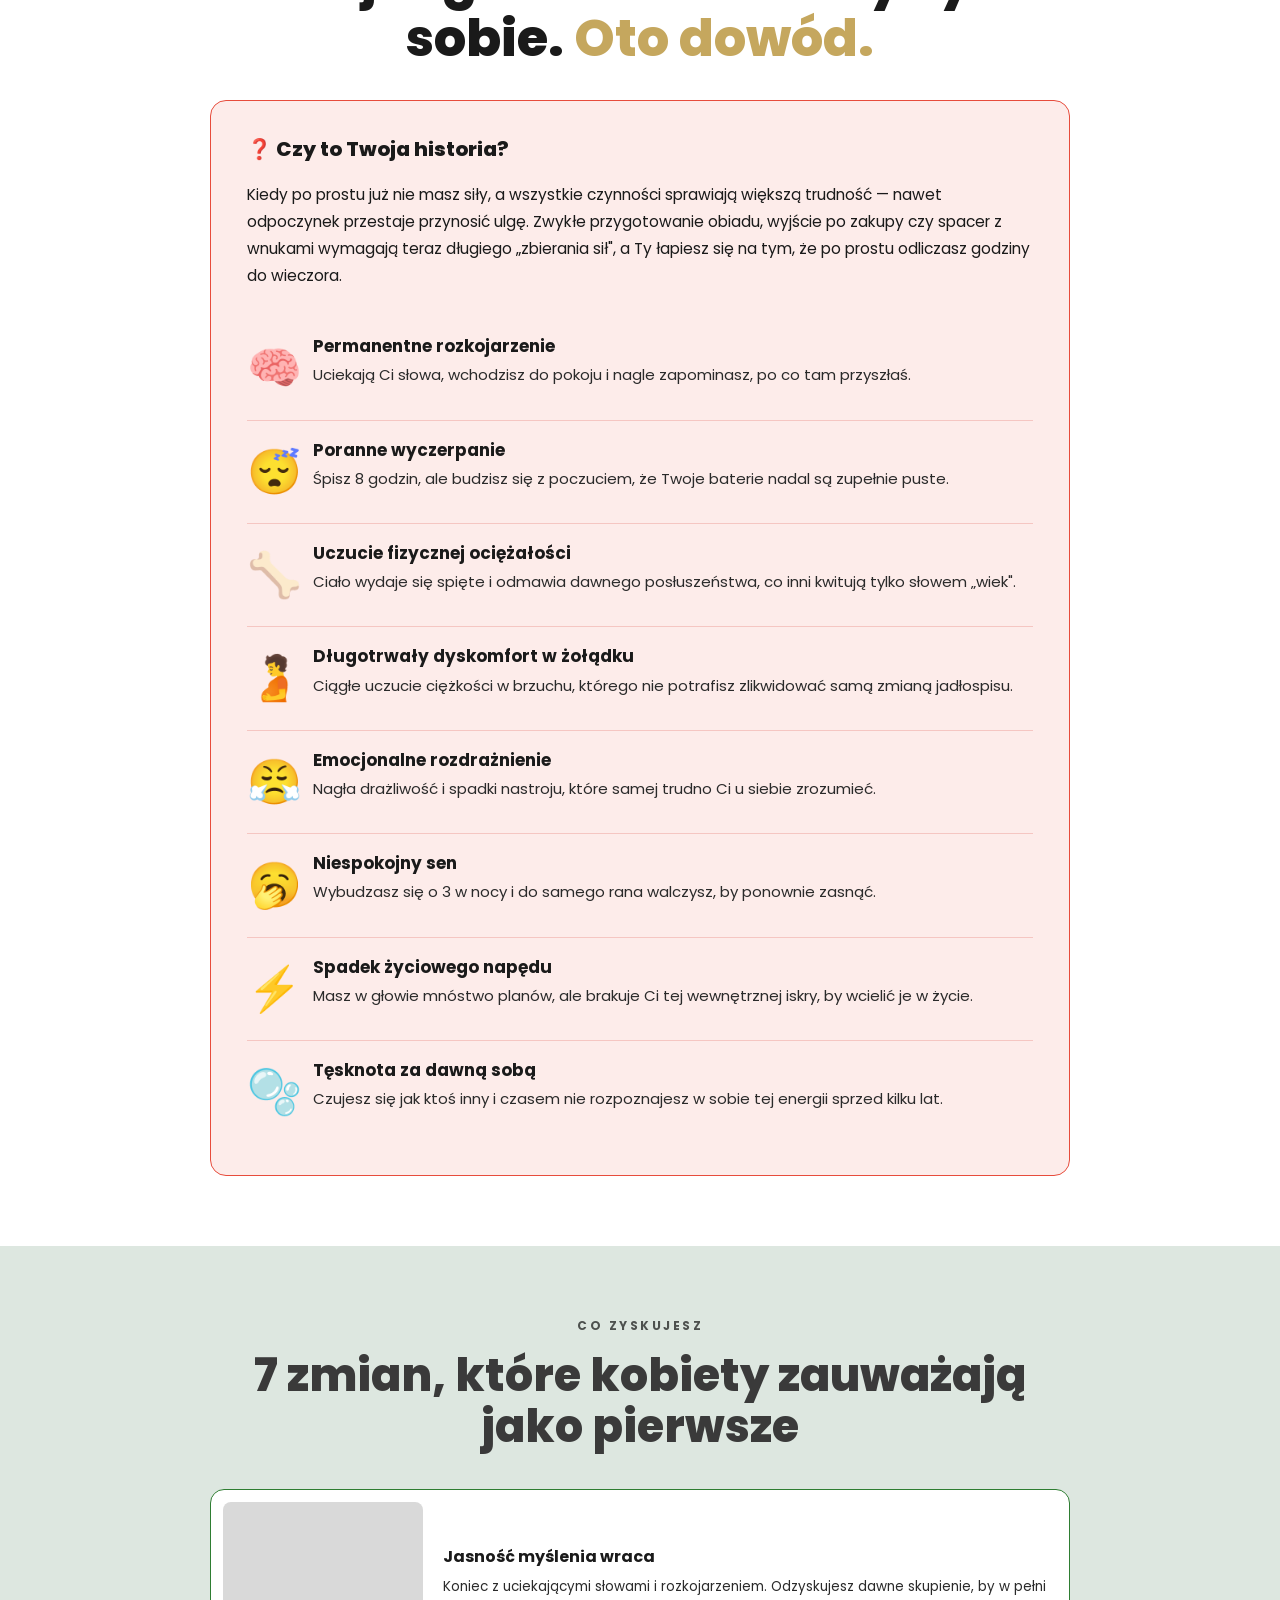
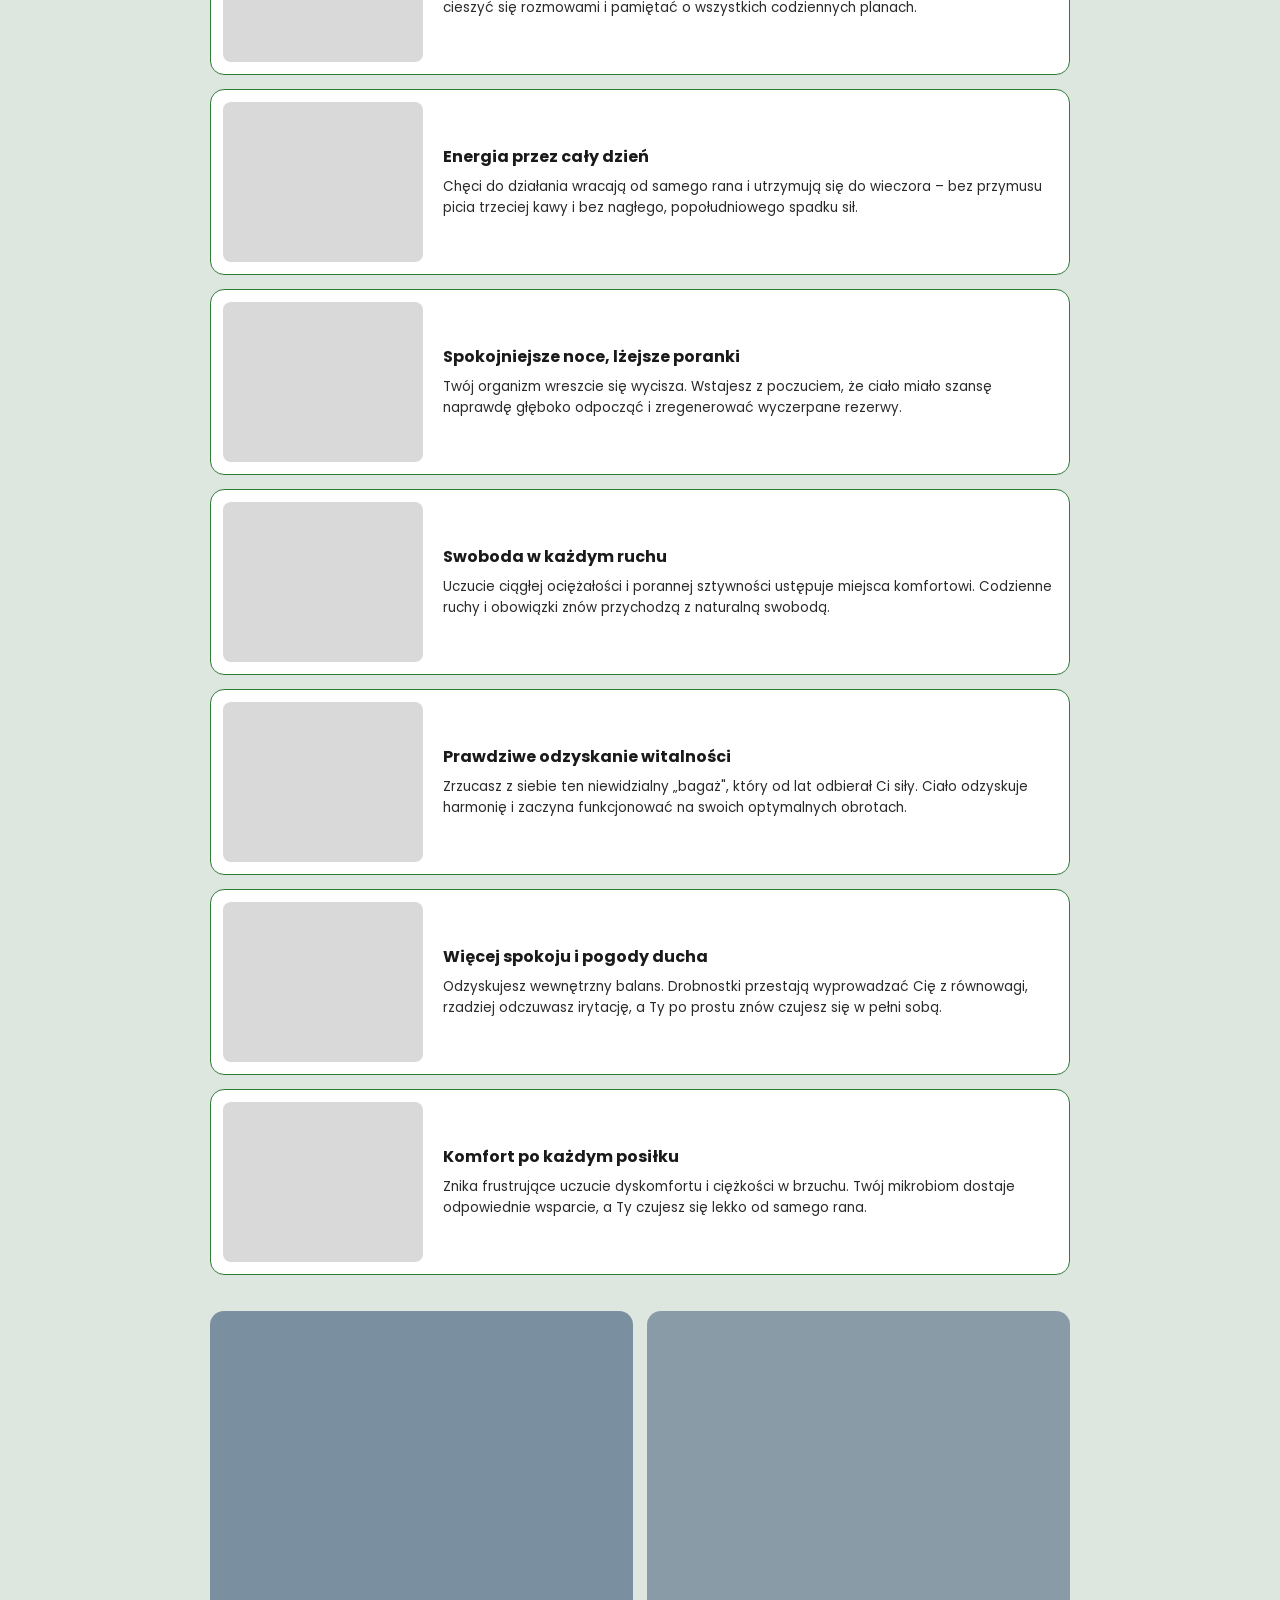
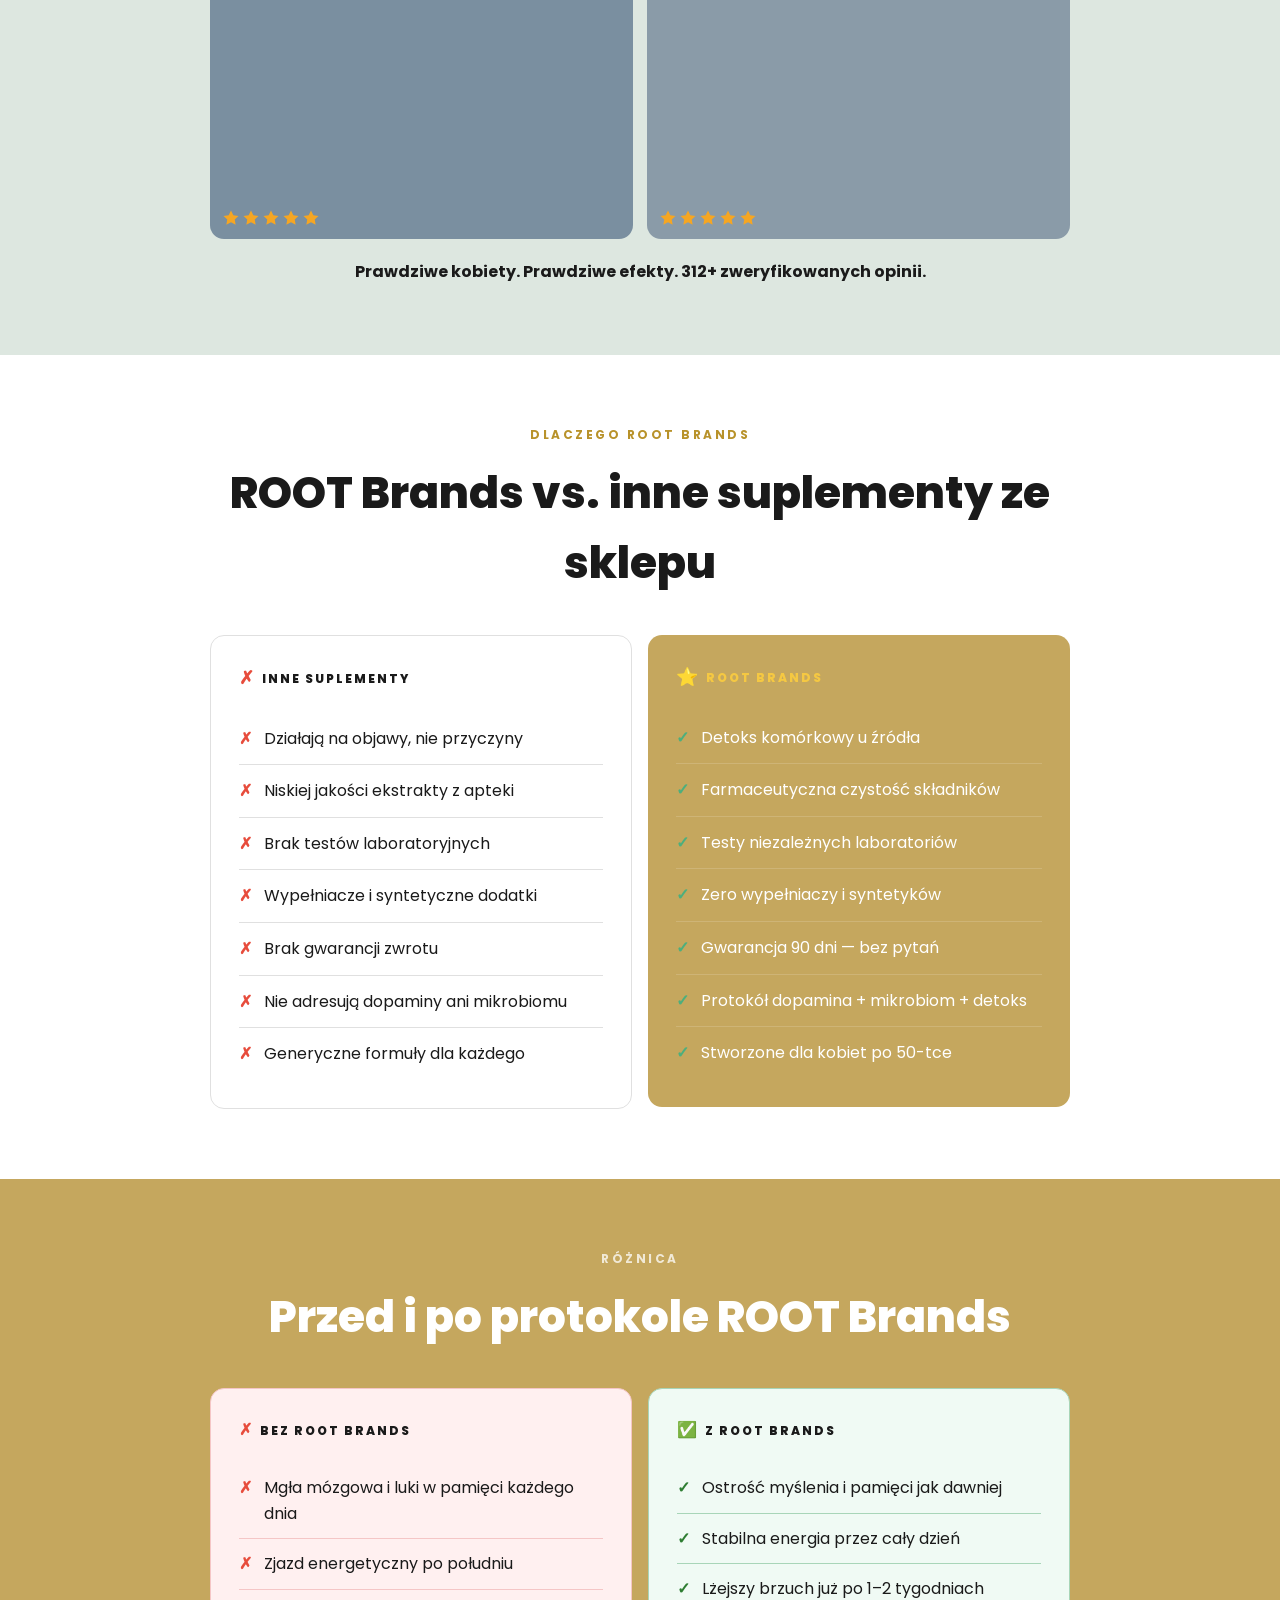
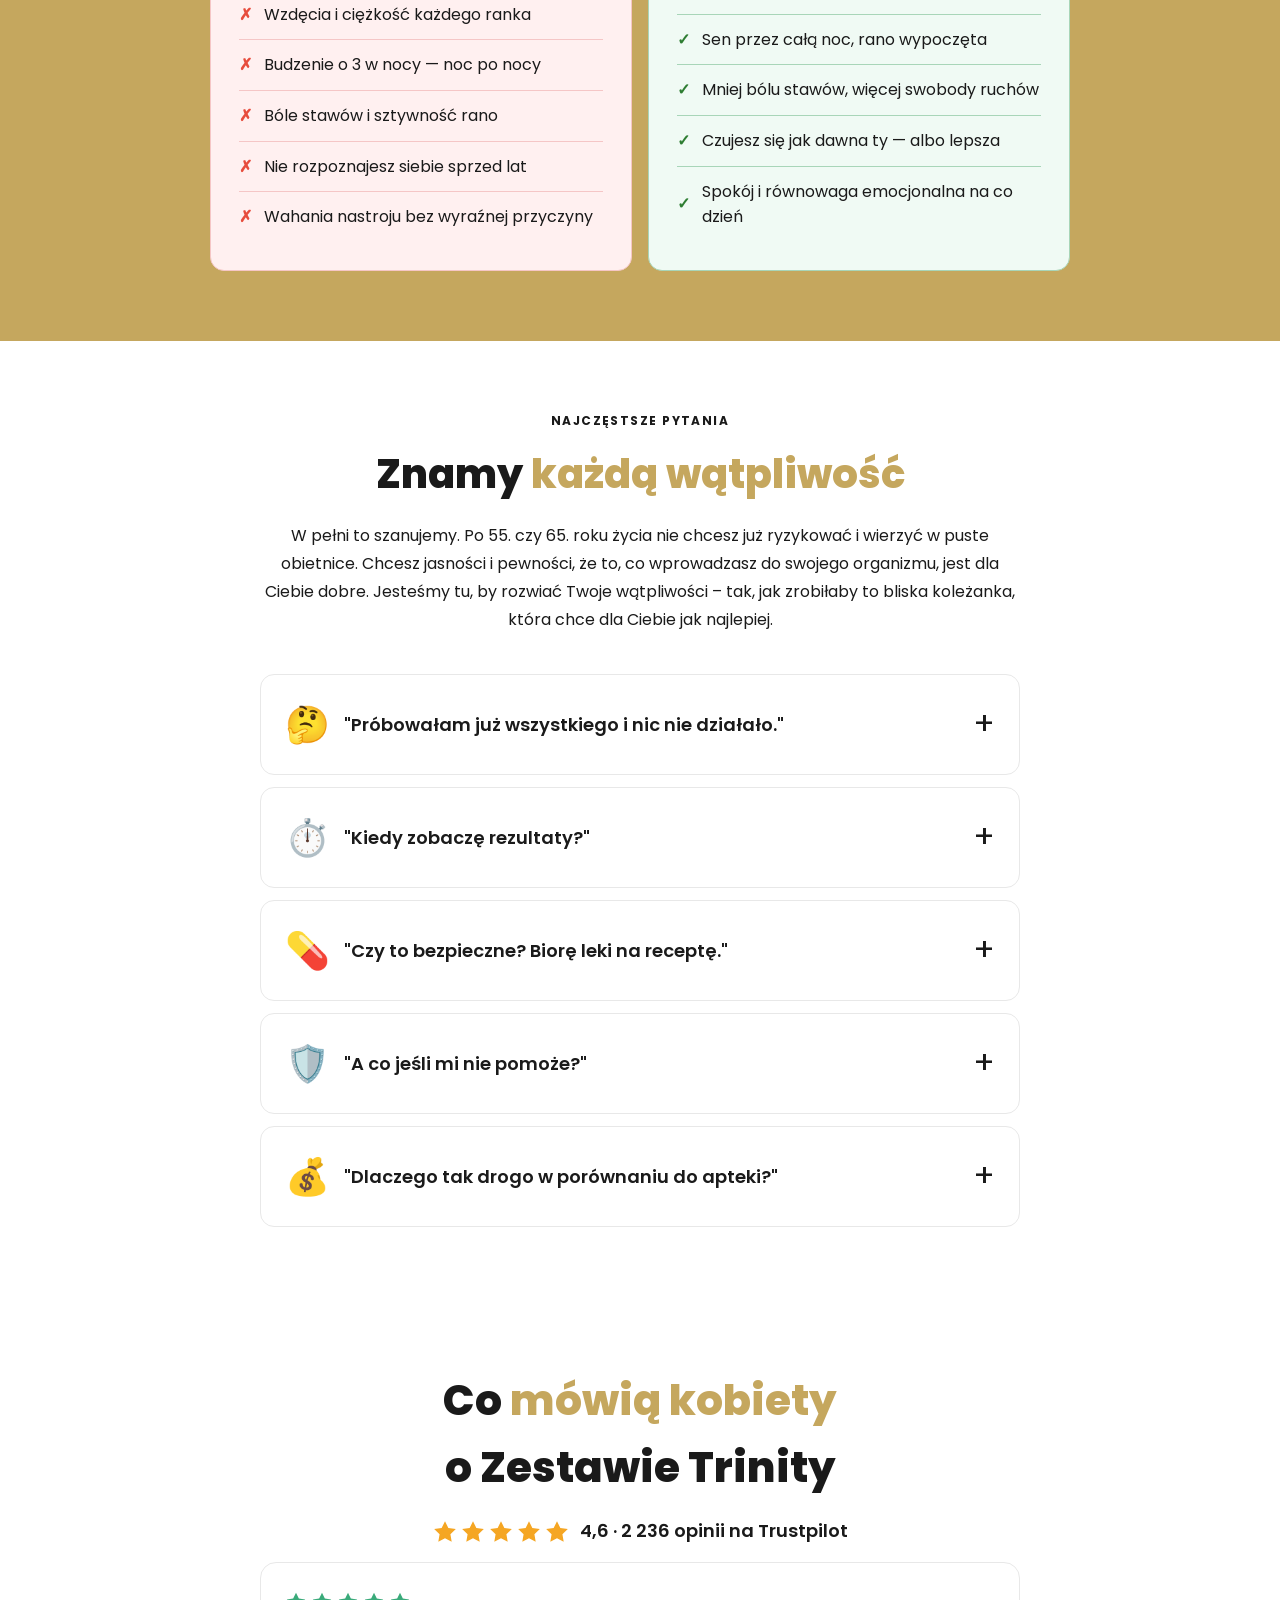
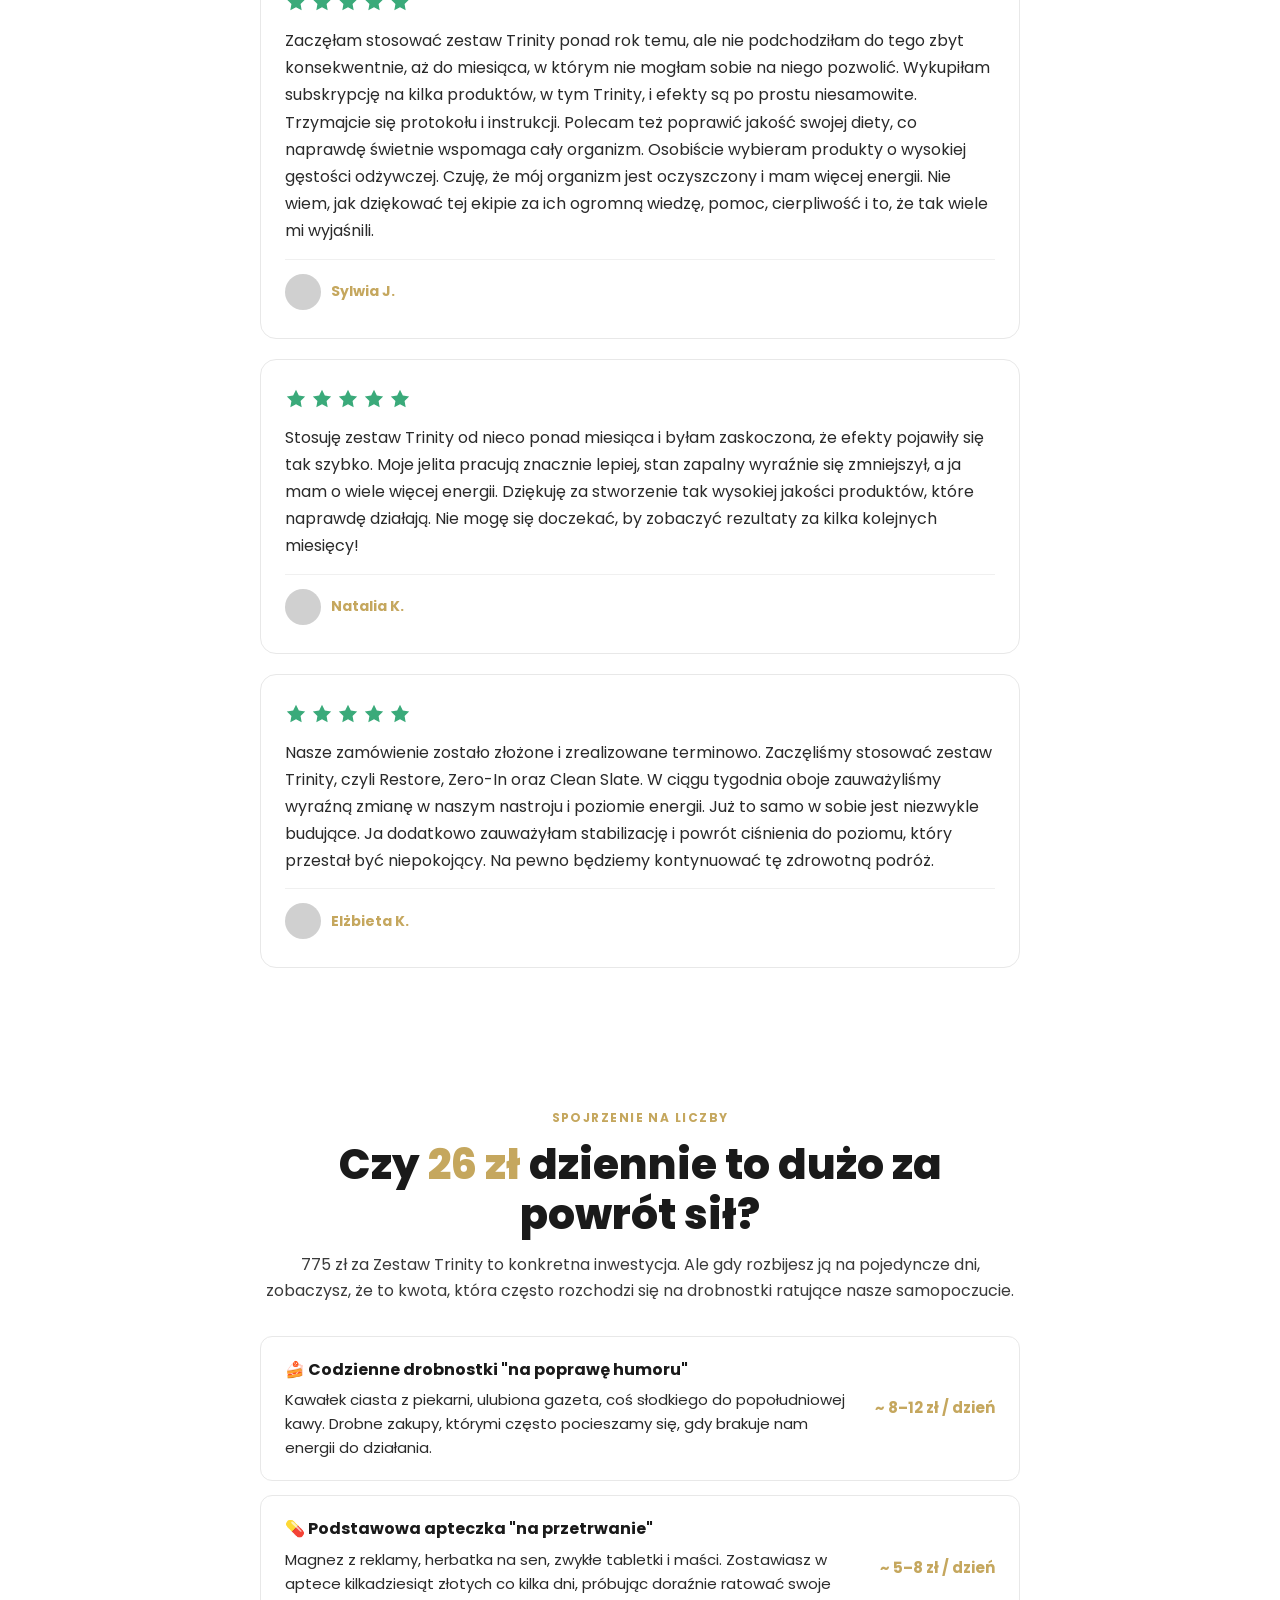
==== commit 6fbbee6f: "Add supplement disclaimer to footer" ====
--- a/index.html
+++ b/index.html
@@ -1069,10 +1069,12 @@
   <!-- HERO BANNER -->
   <div style="width:100%;height:400px;background:#d0d0d0;position:relative;overflow:hidden;">
     <!-- Zastąp background:#d0d0d0 przez background:url('ścieżka/do/zdjęcia') center/cover no-repeat -->
-    <div style="position:absolute;inset:0;display:flex;align-items:flex-end;padding:0 clamp(20px,5vw,70px) 40px;">
-      <div style="max-width:600px;">
-        <h1 style="font-size:clamp(26px,3.5vw,48px);font-weight:800;color:#1A1A1A;line-height:1.15;margin-bottom:12px;">Zasługujesz na swoje najlepsze chwile.</h1>
-        <h3 style="font-size:clamp(15px,1.6vw,20px);font-weight:500;color:#3A3A3A;line-height:1.5;">Zadbaj o siebie — dla siebie i dla tych, których kochasz.</h3>
+    <div style="position:absolute;inset:0;display:flex;align-items:center;">
+      <div style="width:100%;max-width:1300px;margin:0 auto;padding:0 70px;box-sizing:border-box;">
+        <div style="max-width:560px;">
+          <h1 style="font-size:clamp(26px,3.5vw,48px);font-weight:800;color:#1A1A1A;line-height:1.15;margin-bottom:12px;">Zasługujesz na swoje najlepsze chwile.</h1>
+          <h3 style="font-size:clamp(15px,1.6vw,20px);font-weight:500;color:#3A3A3A;line-height:1.5;">Zadbaj o siebie — dla siebie i dla tych, których kochasz.</h3>
+        </div>
       </div>
     </div>
   </div>
@@ -2488,6 +2490,7 @@
       </div>
       <div class="footer-copy">© 2026 ROOT Brands. Wszelkie prawa zastrzeżone.</div>
     </div>
+    <div style="text-align:center;padding:12px 24px 0;font-size:11px;color:#888;line-height:1.6;">Suplement diety nie może być stosowany jako substytut zróżnicowanej diety. Nie przekraczać zalecanej porcji do spożycia w ciągu dnia. Przechowywać w miejscu niedostępnym dla małych dzieci.</div>
   </footer>
 
   <!-- STICKY ATC -->
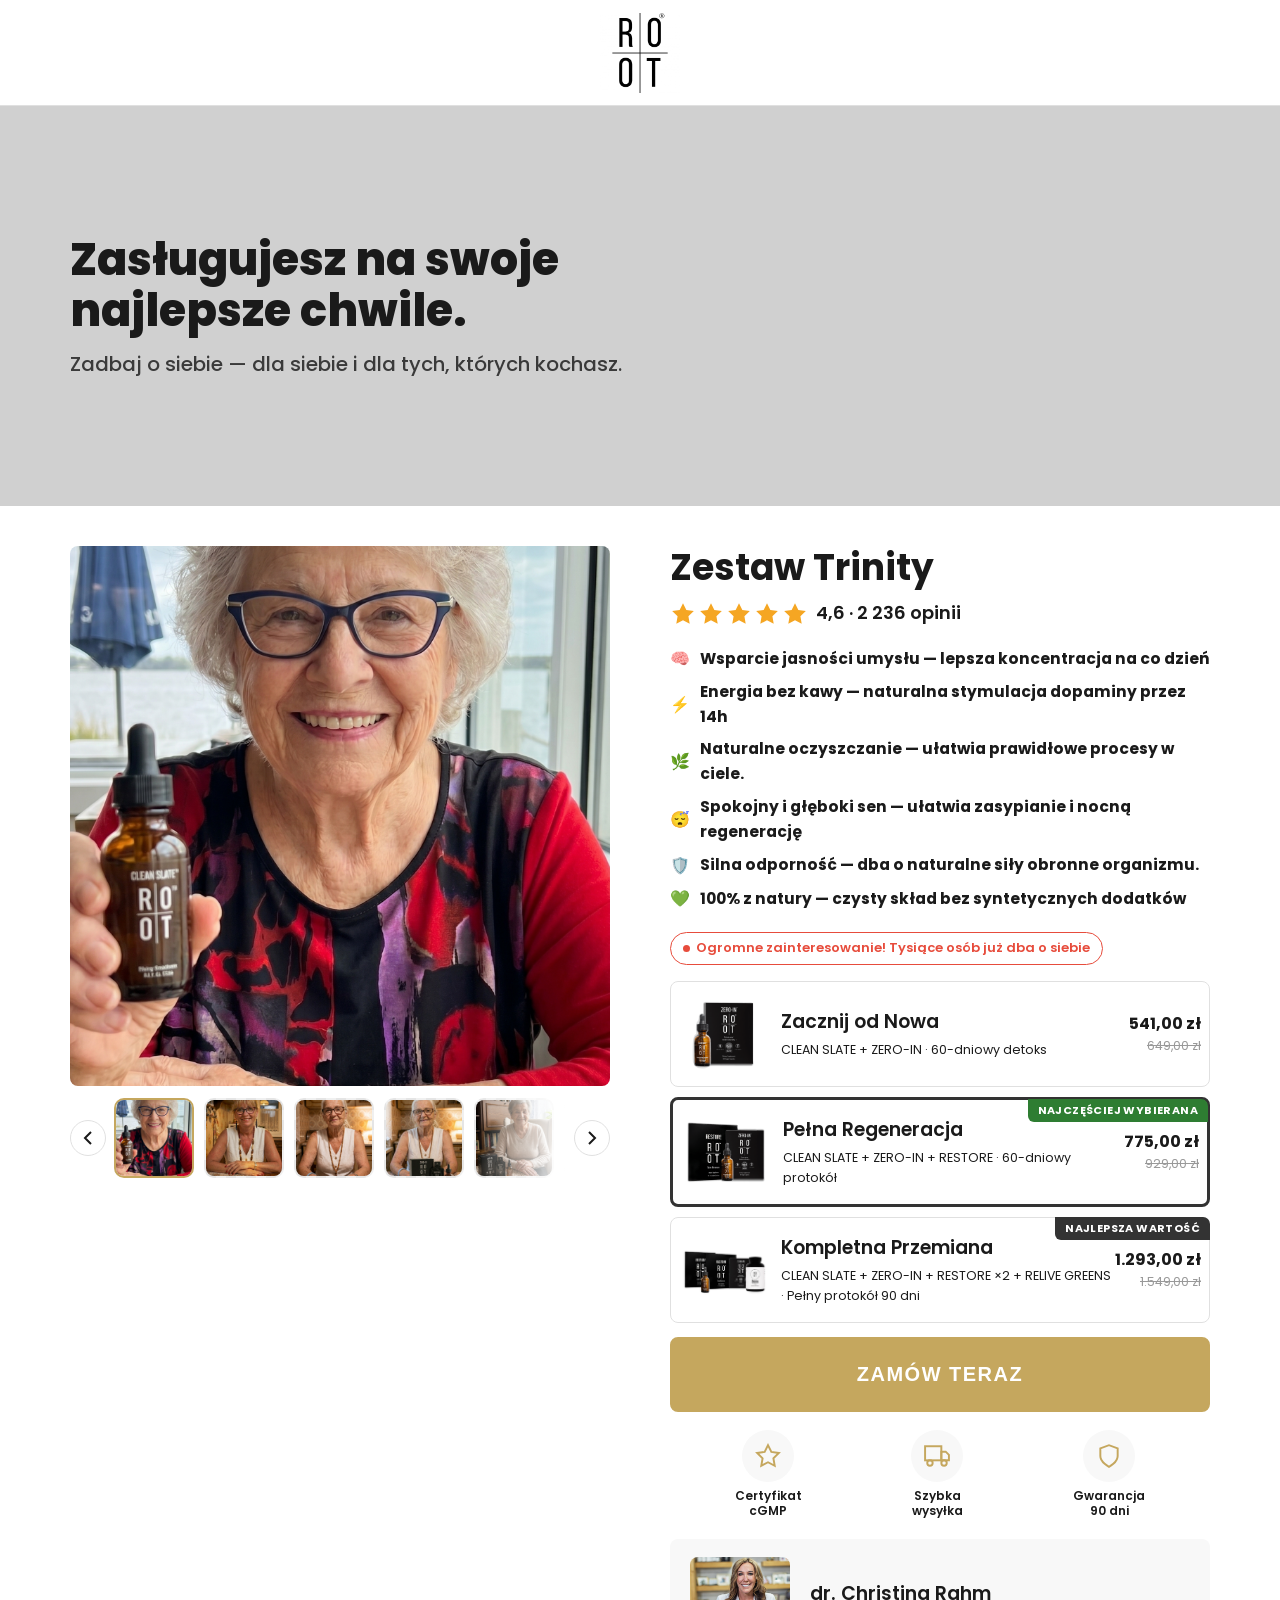
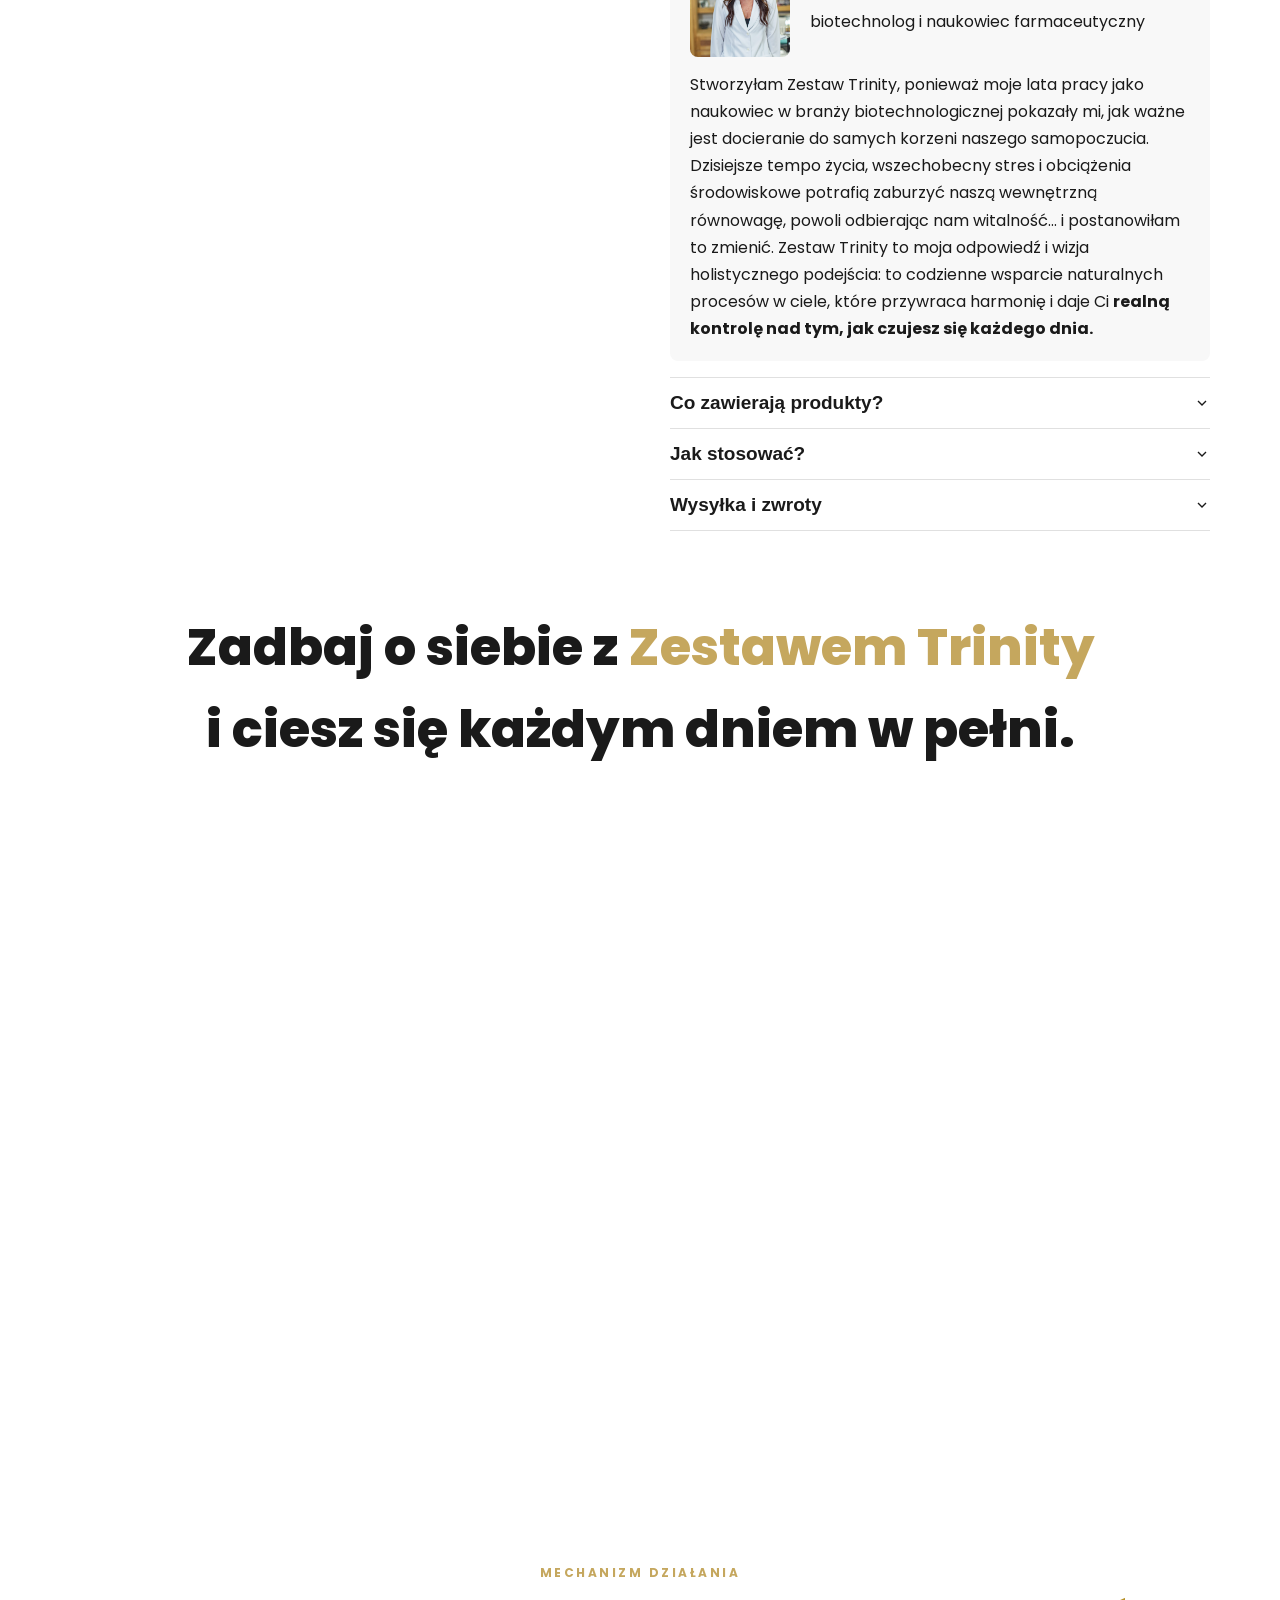
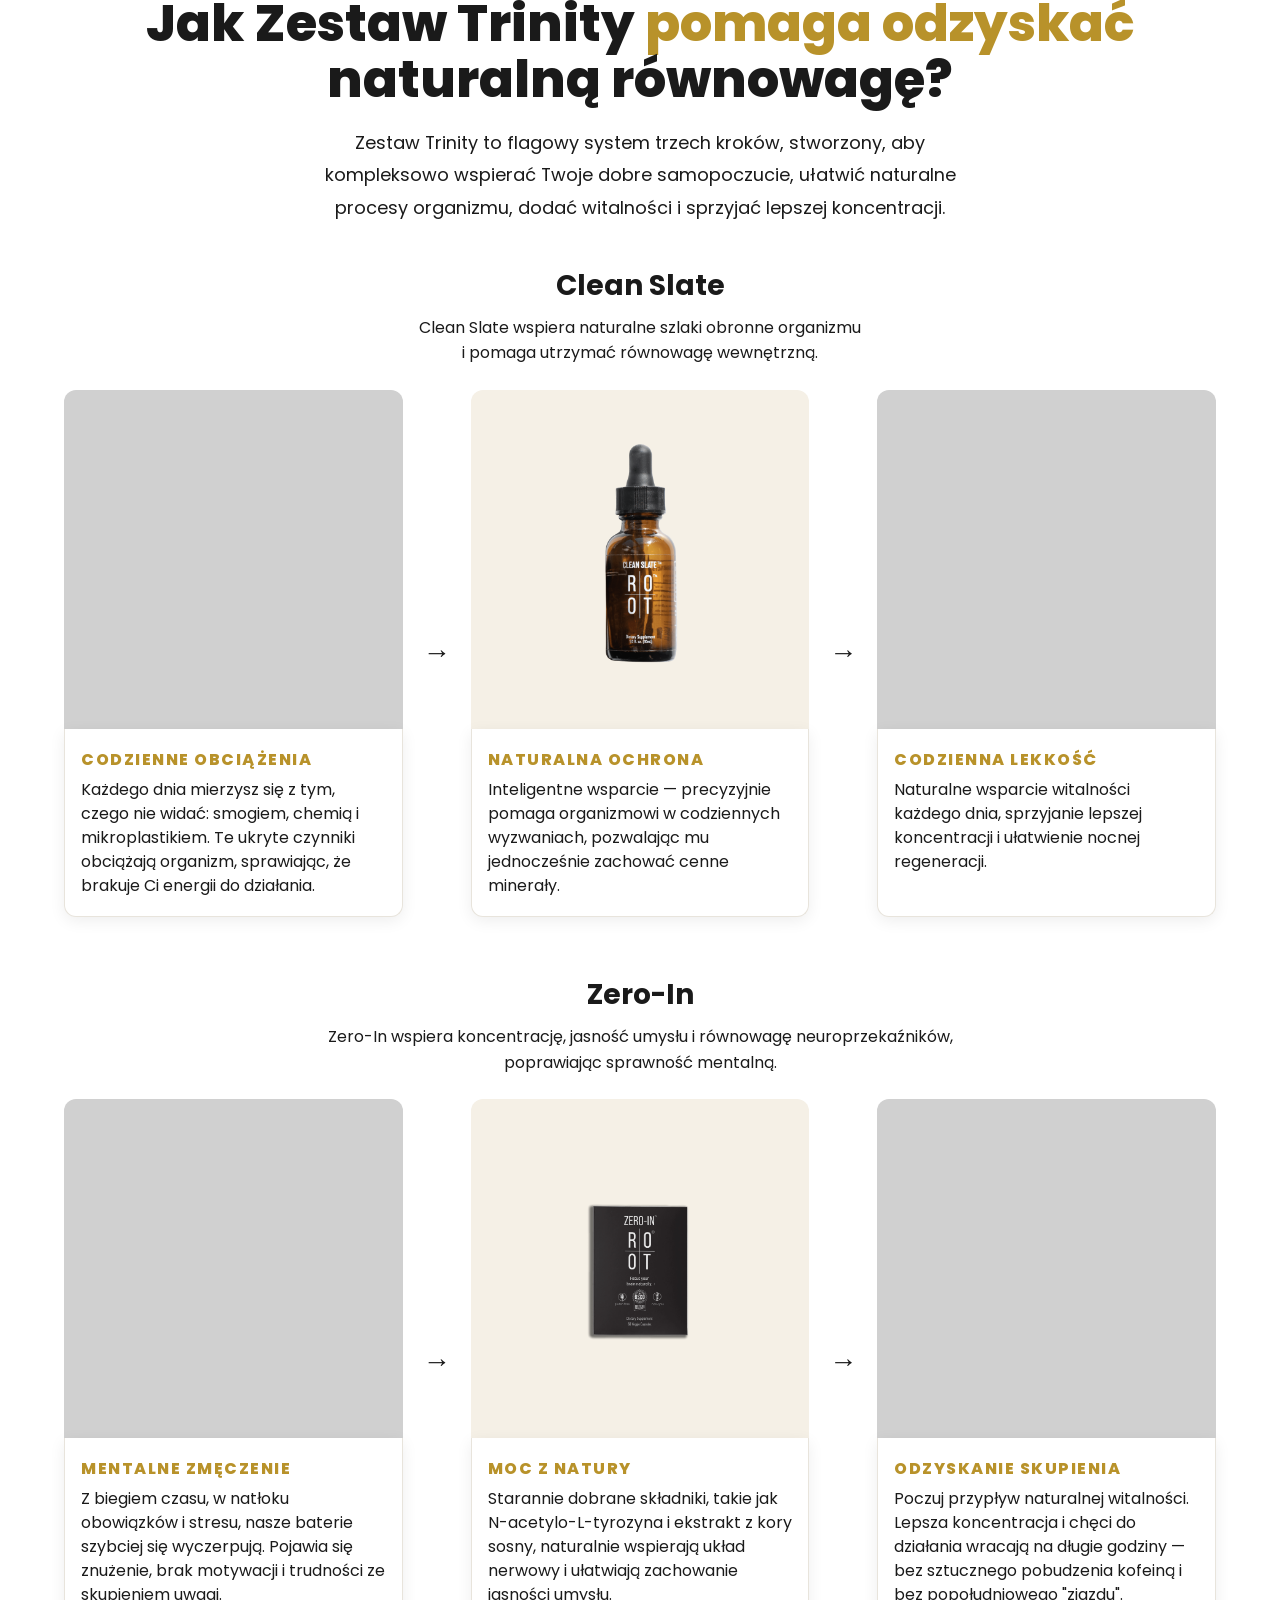
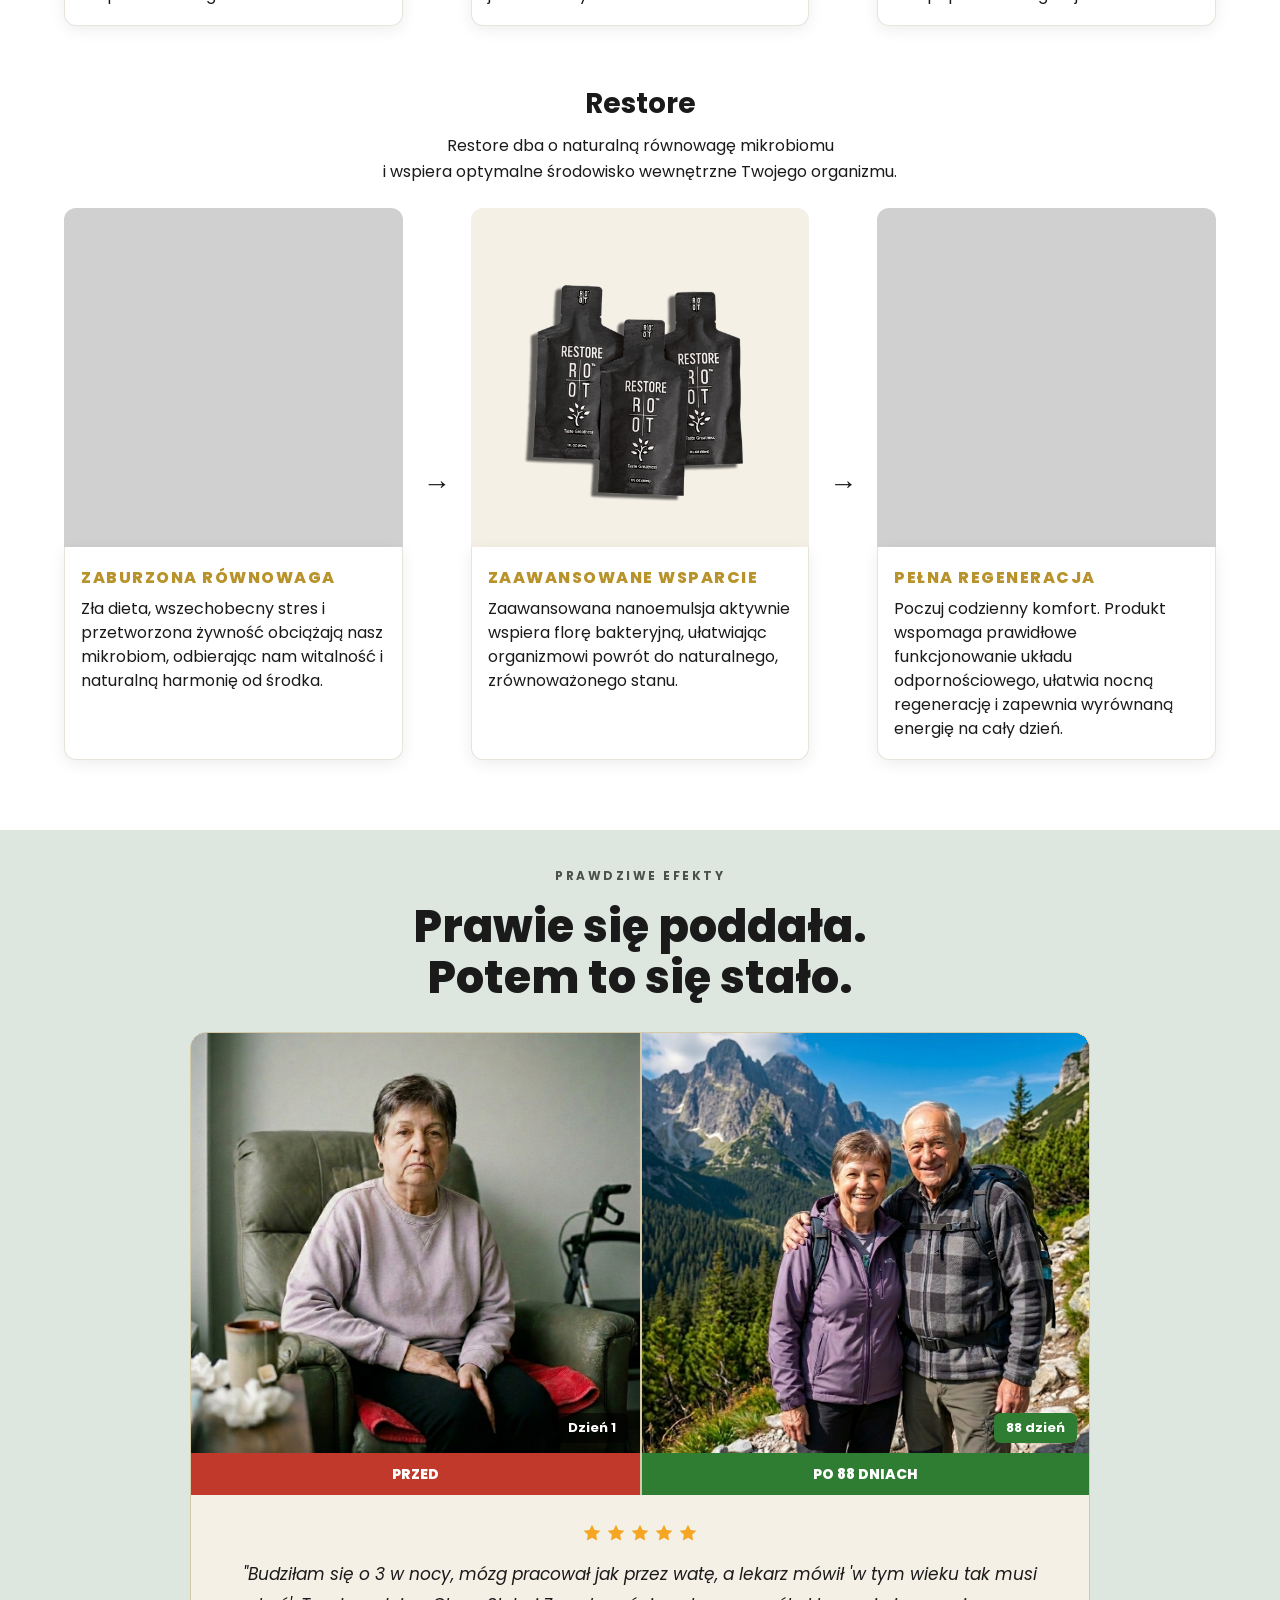
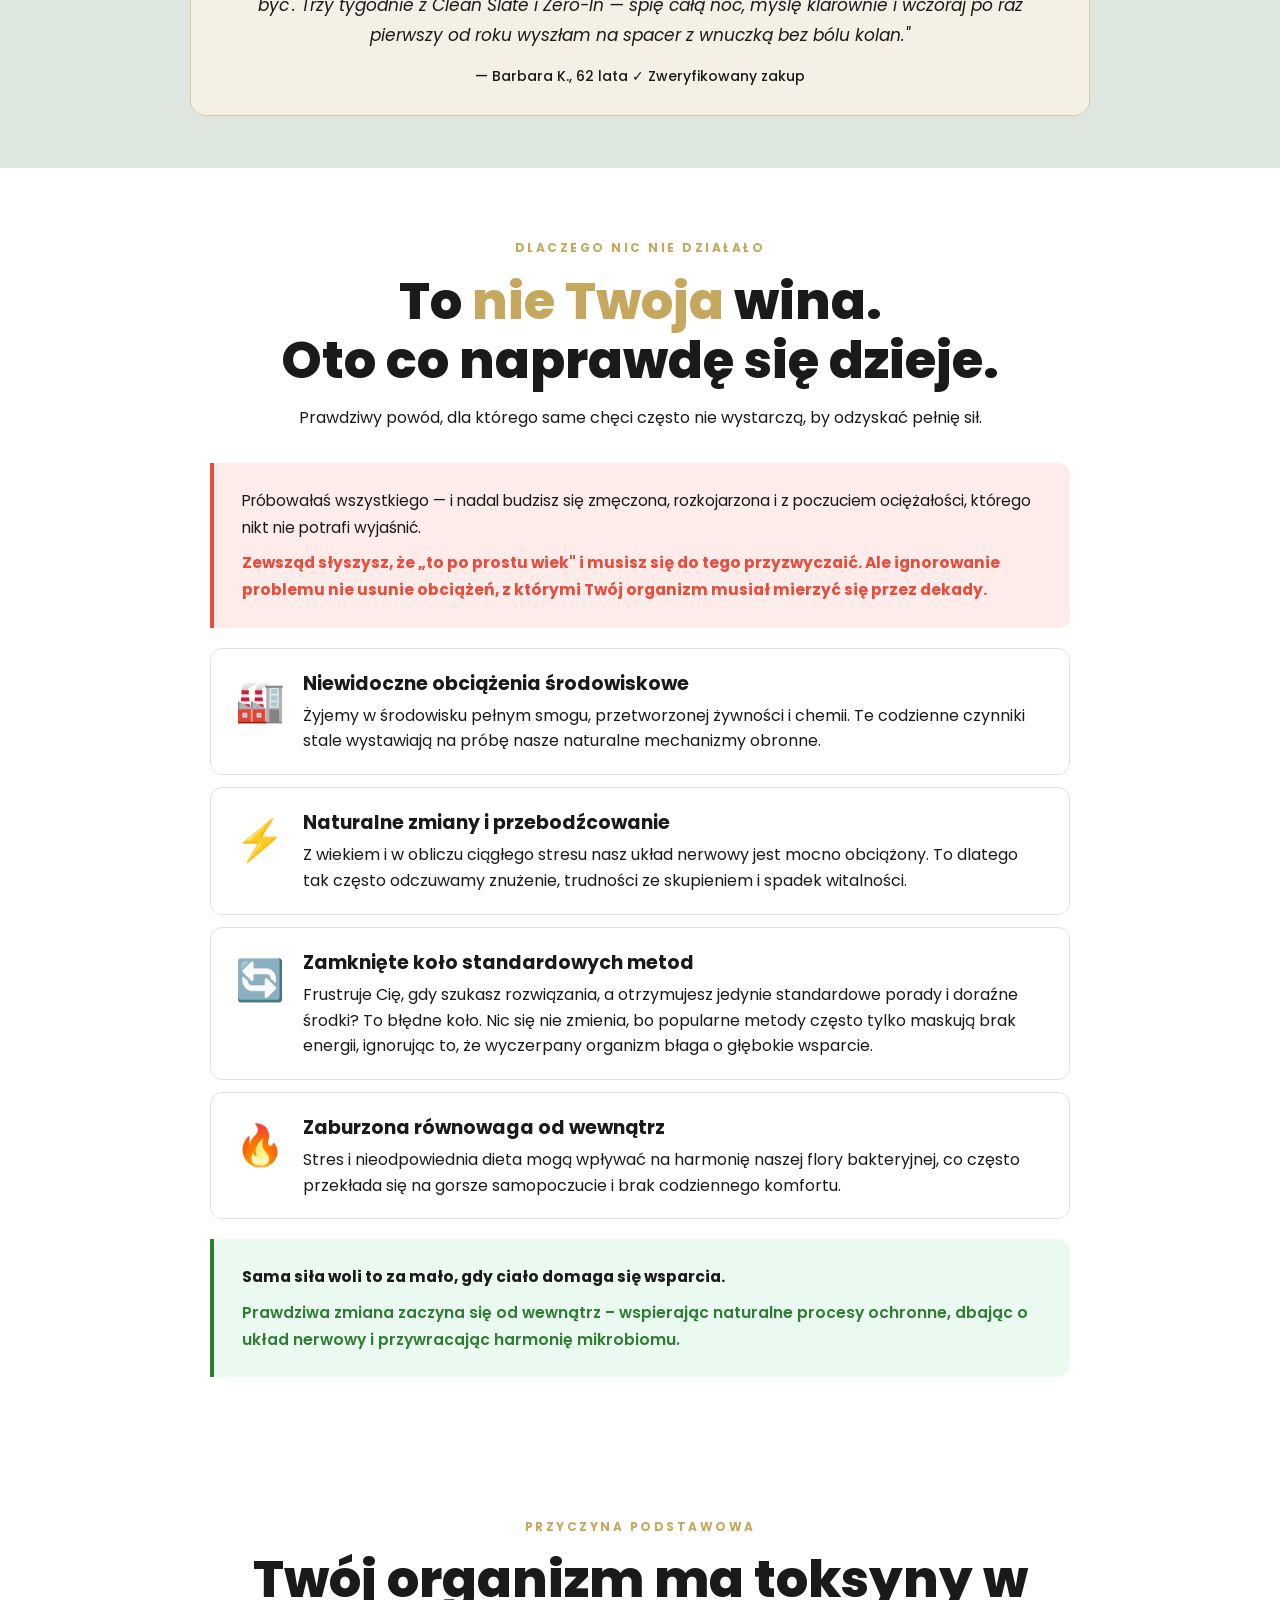
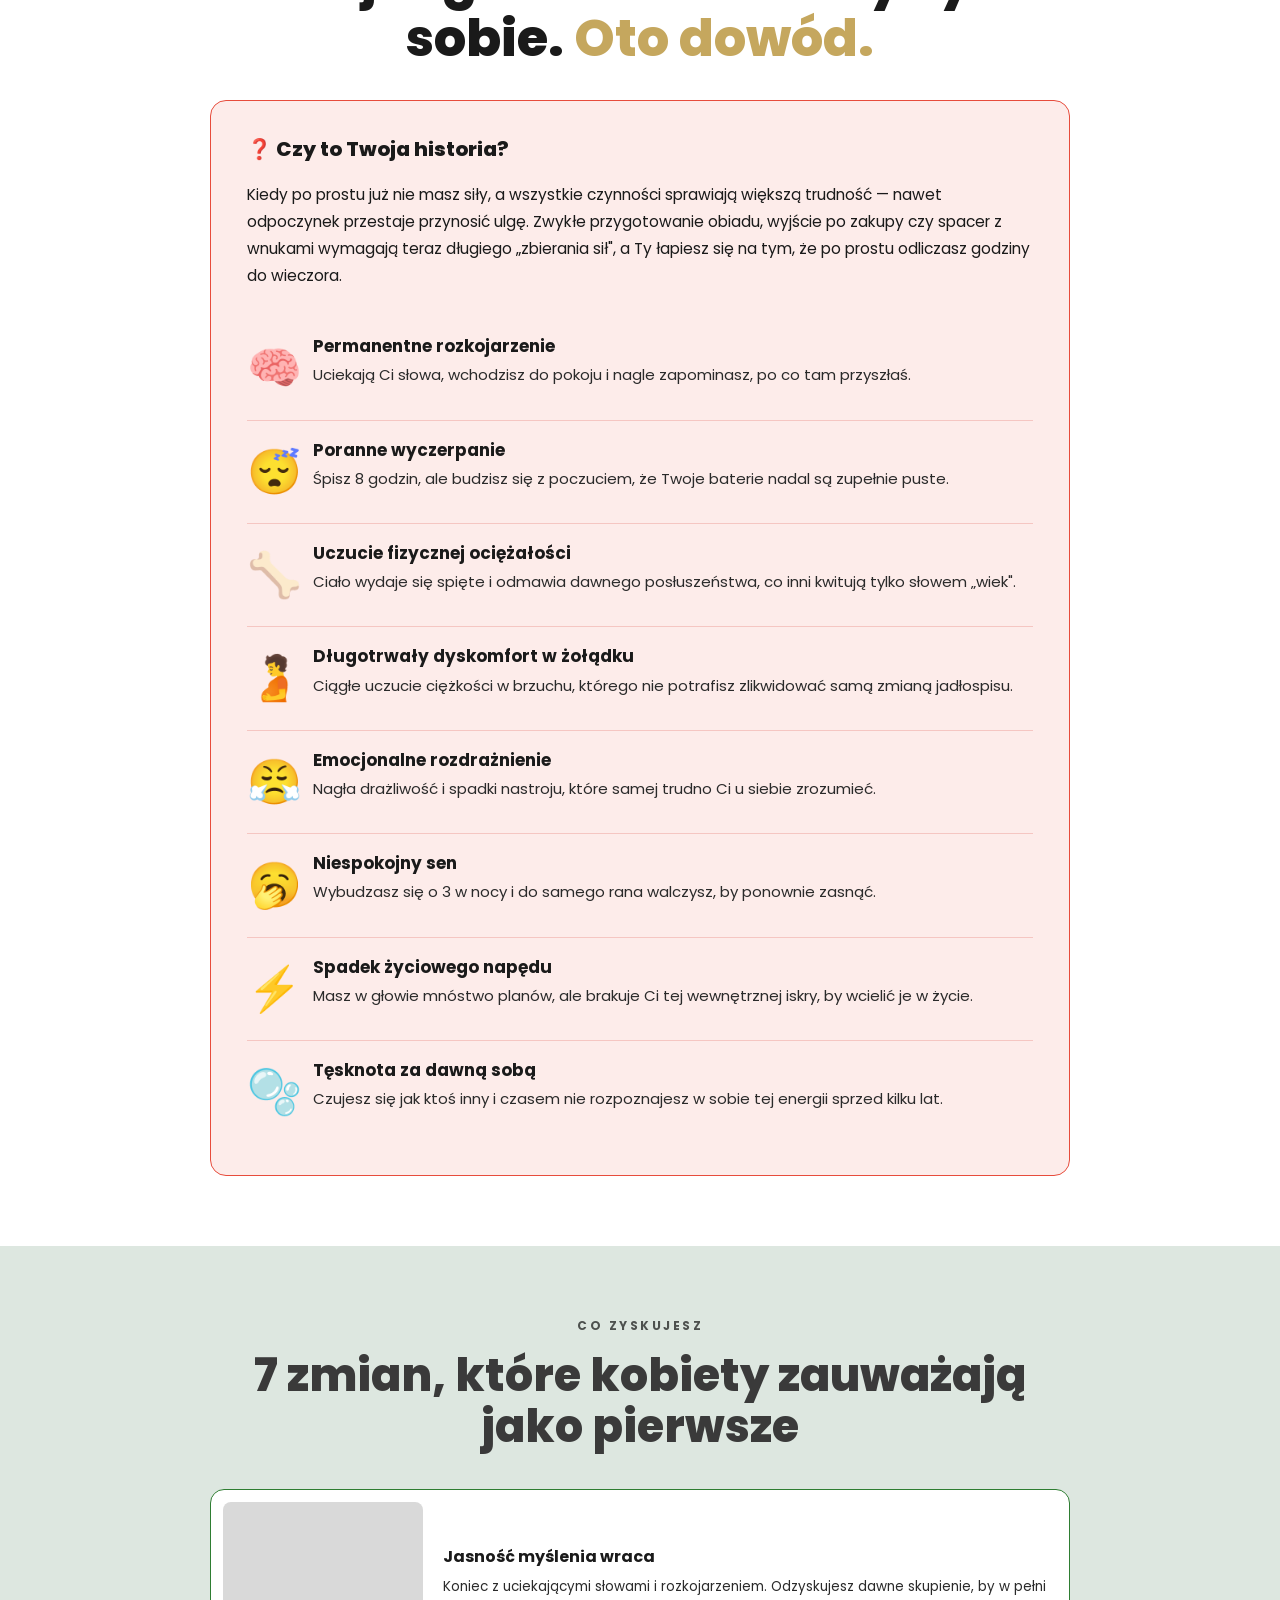
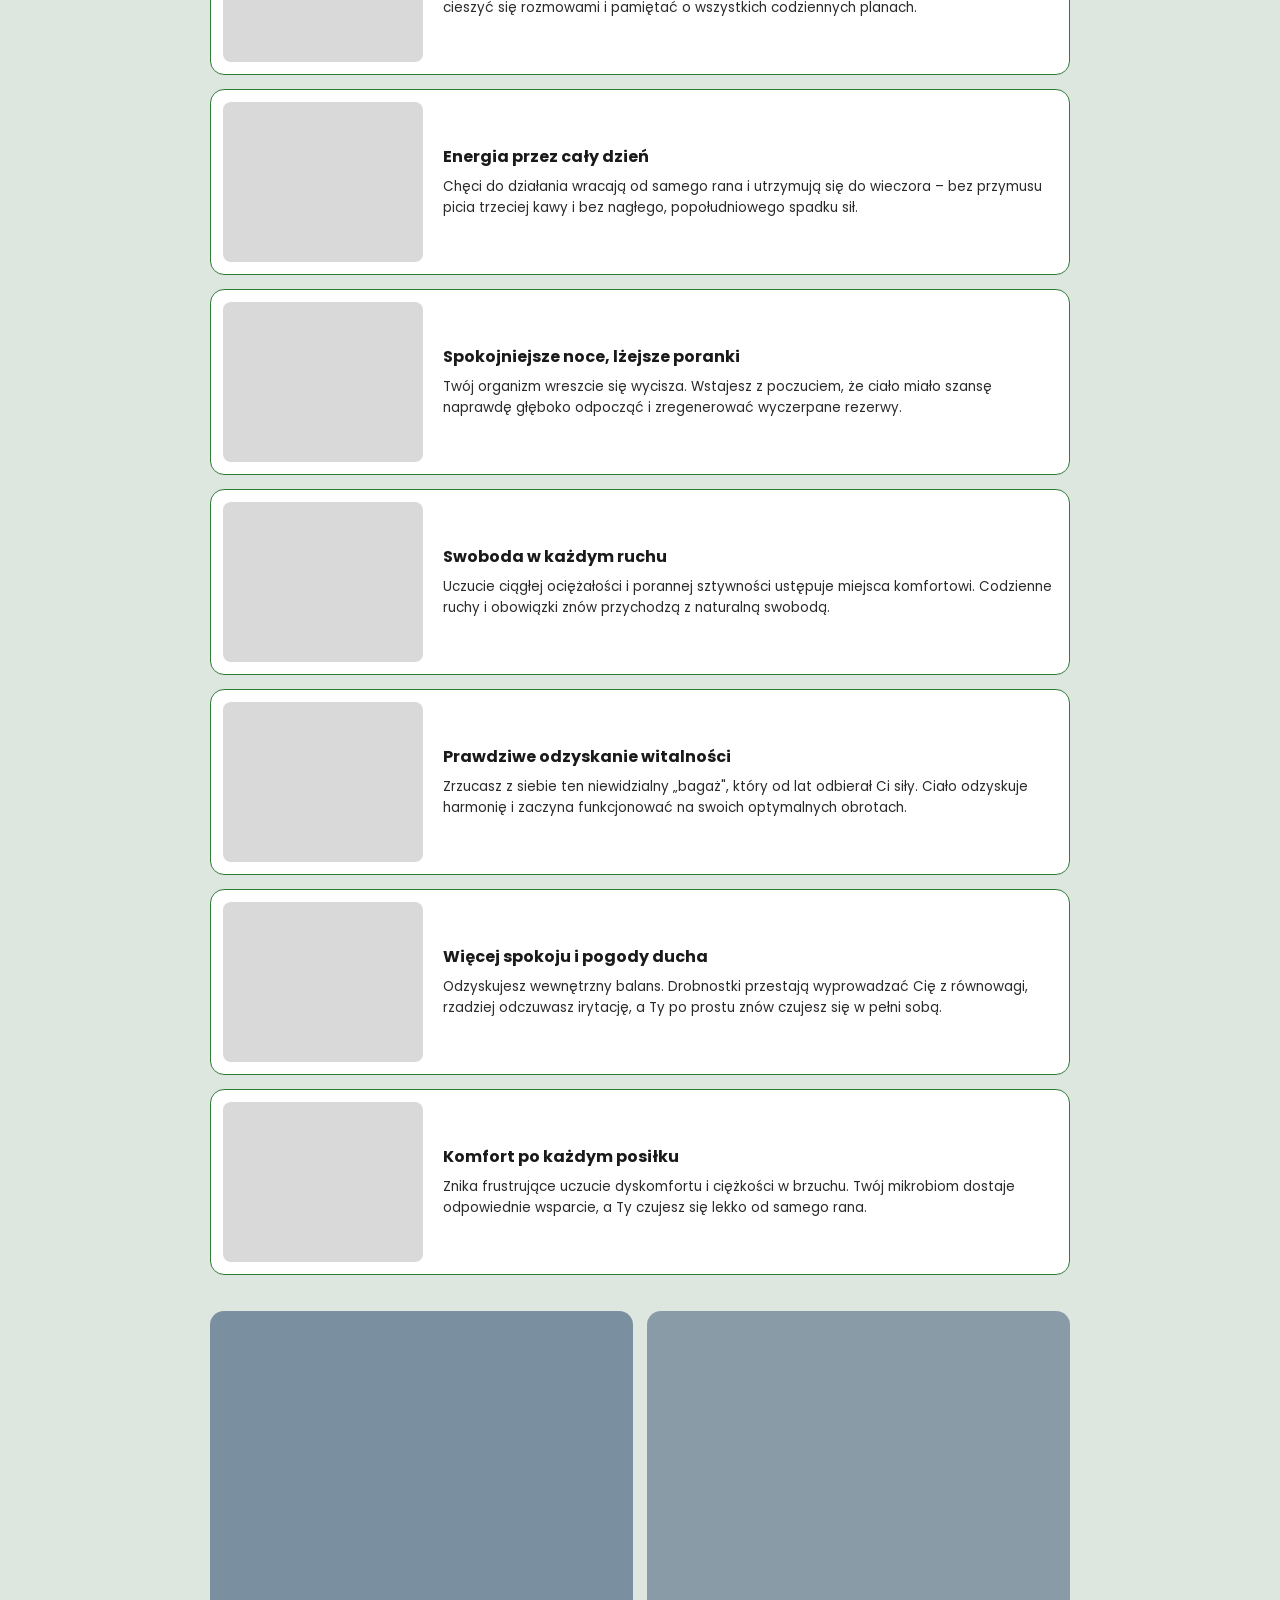
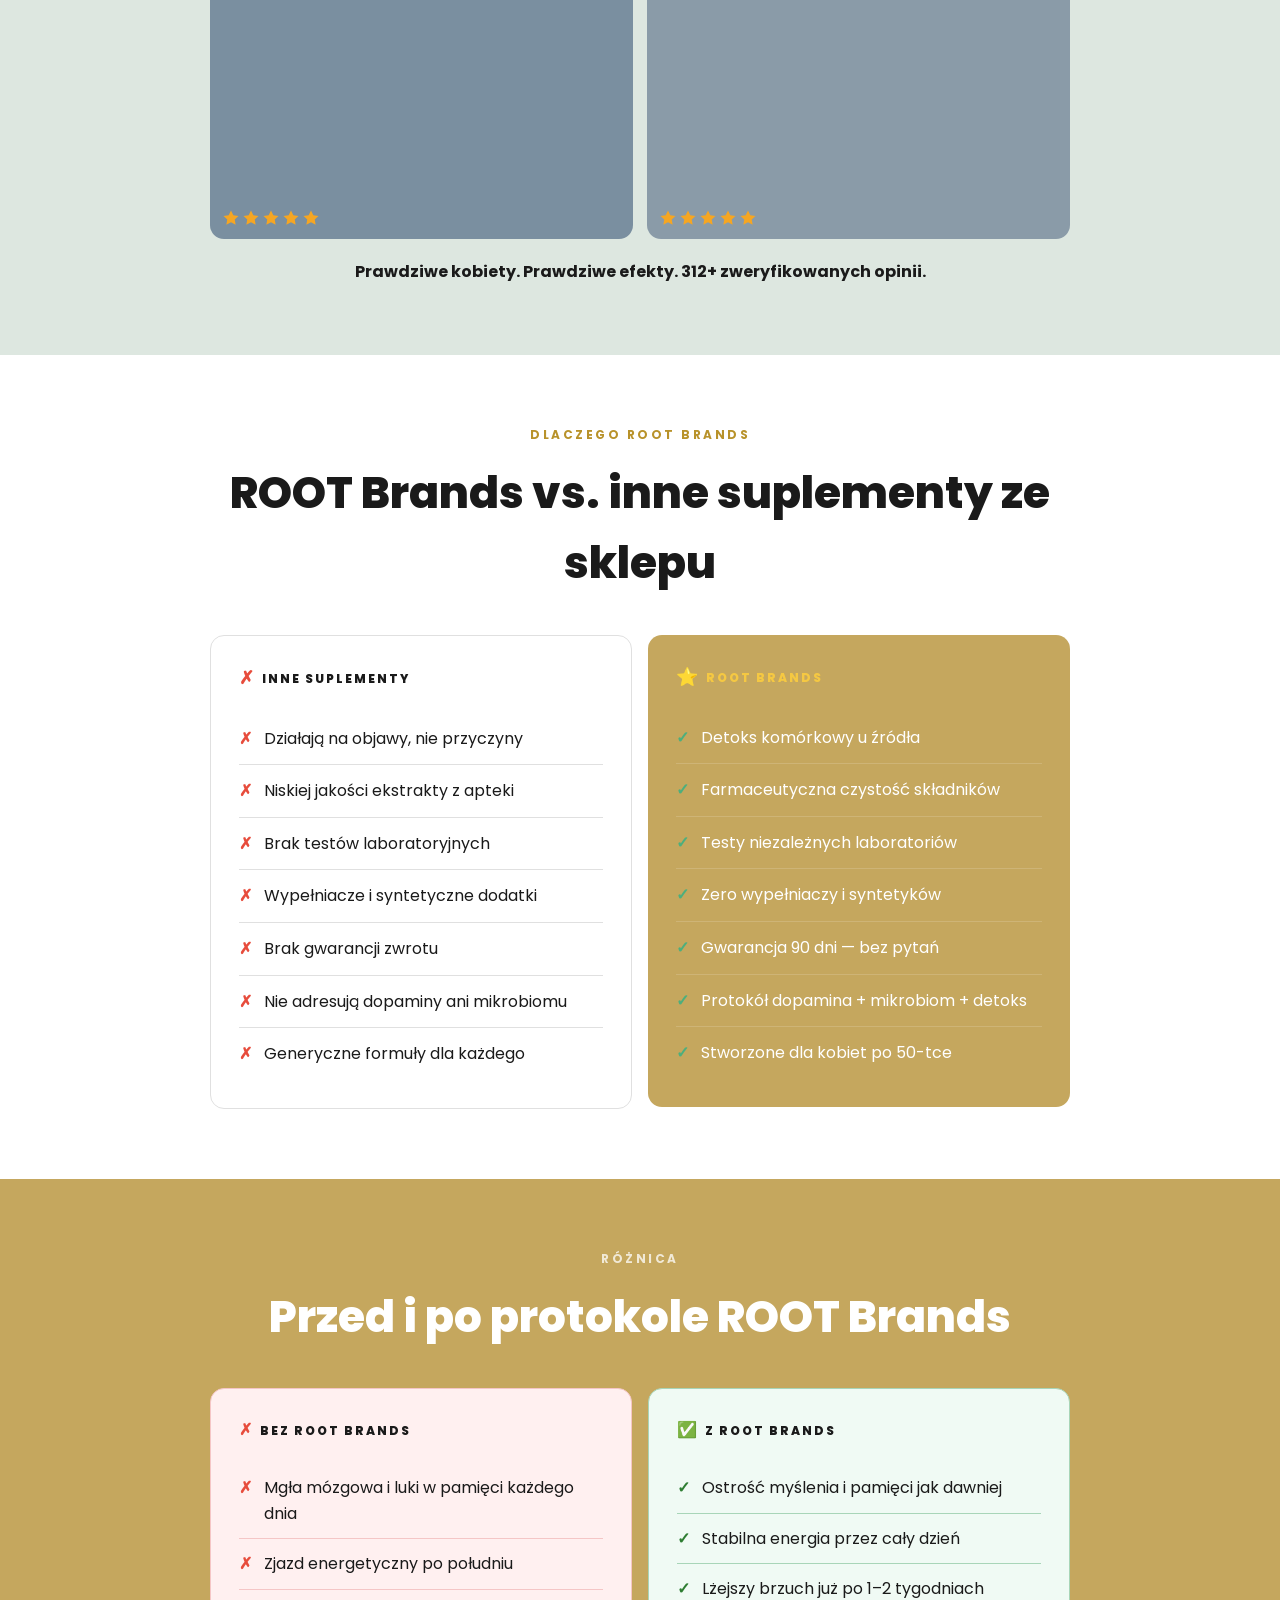
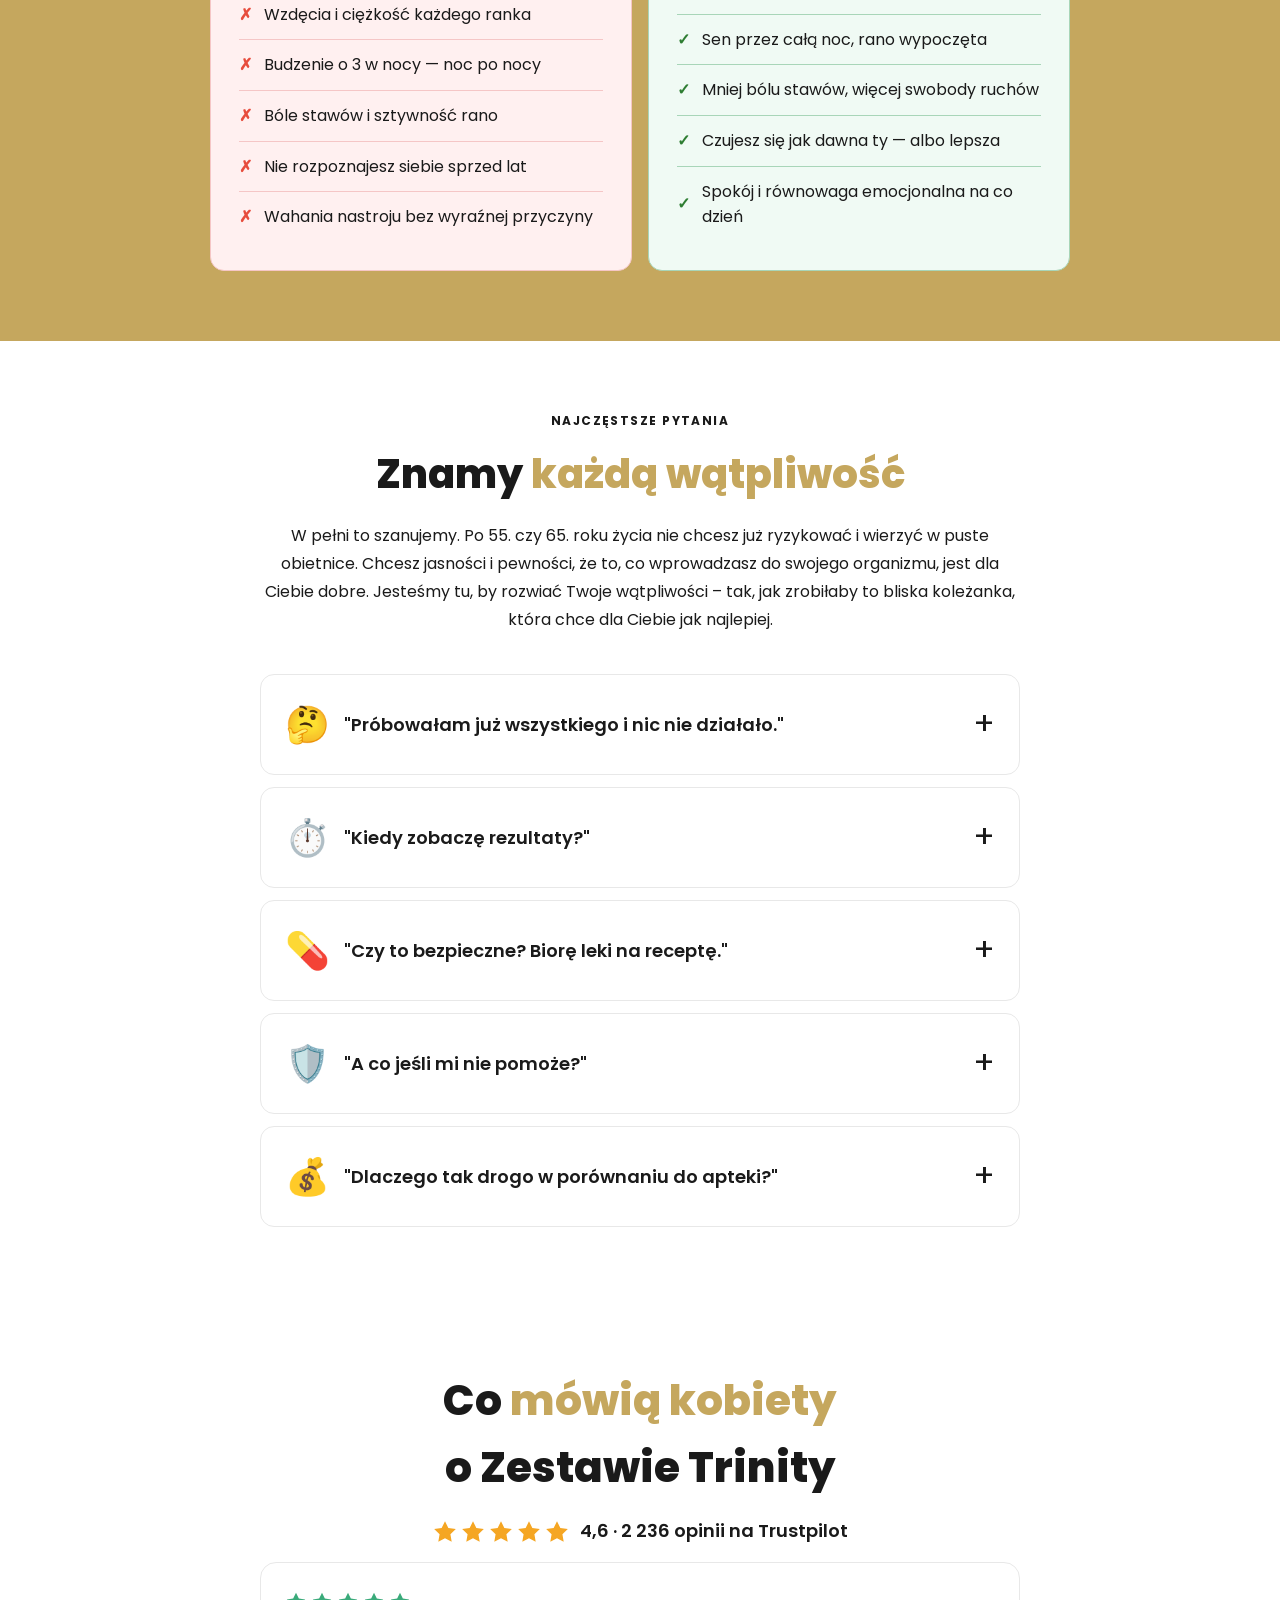
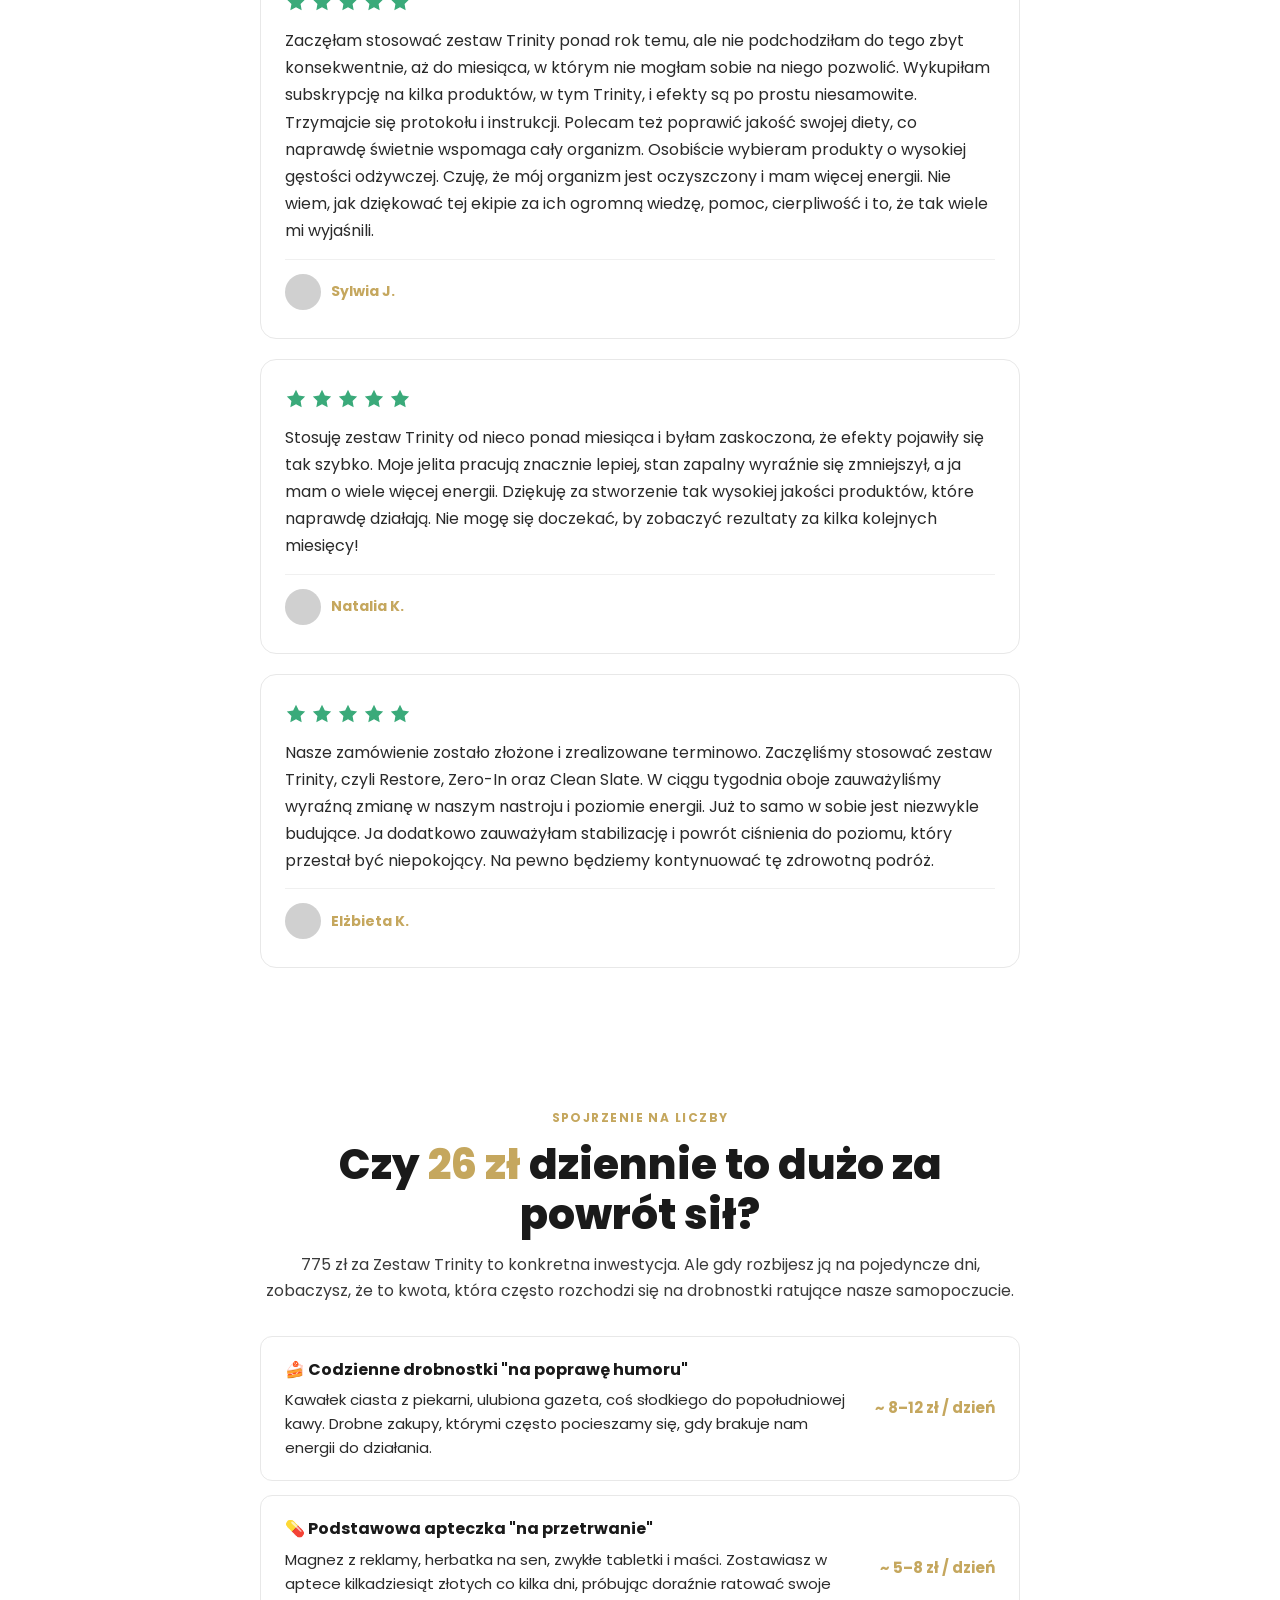
==== commit 6a4ce4f1: "Replace non-compliant health claims with compliant versions" ====
--- a/index.html
+++ b/index.html
@@ -1267,9 +1267,9 @@
               <svg viewBox="0 0 24 24"><polyline points="6 9 12 15 18 9"/></svg>
             </button>
             <div class="accordion-body" style="font-size:16px;">
-              <strong>Clean Slate</strong> — biodostępna krzemionka z zeolitu klinoptylolit, witamina C. Działa jak magnes na toksyny i metale ciężkie na poziomie wewnątrzkomórkowym.<br><br>
-              <strong>Zero-In</strong> — N-acetylo-L-tyrozyna (prekursor dopaminy), ekstrakt z kory sosny, kurkuma, świerzbiec właściwy, witamina D3. Poprawia dotlenienie mózgu i stymuluje dopaminę przez 14h.<br><br>
-              <strong>Restore</strong> — nanoemulsja wspierająca mikrobiom: babka płesznik, inulina z cykorii, aloes, antyoksydanty. Uszczelnia jelita i działa przeciwzapalnie. Zero wypełniaczy, zero syntetyków.
+              <strong>Clean Slate</strong> — biodostępna krzemionka z zeolitu klinoptylolit, witamina C. Wspomaga naturalne procesy oczyszczania organizmu.<br><br>
+              <strong>Zero-In</strong> — N-acetylo-L-tyrozyna (prekursor dopaminy), ekstrakt z kory sosny, kurkuma, świerzbiec właściwy, witamina D3. N-acetylo-L-tyrozyna wspiera prawidłową syntezę neuroprzekaźników.<br><br>
+              <strong>Restore</strong> — nanoemulsja wspierająca mikrobiom: babka płesznik, inulina z cykorii, aloes, antyoksydanty. Wspiera naturalną równowagę mikrobiomu. Zero wypełniaczy, zero syntetyków.
             </div>
           </div>
           <div class="accordion-item">
@@ -1359,7 +1359,7 @@
         <!-- ── CLEAN SLATE ── -->
         <div>
           <div style="font-size:28px;font-weight:700;color:var(--gray-800);margin-bottom:6px;text-align:center;">Clean Slate</div>
-          <p style="font-size:16px;color:var(--gray-600);line-height:1.6;margin-bottom:24px;text-align:center;">Clean Slate pomaga organizmowi usuwać toksyny środowiskowe<br>i wspiera naturalne szlaki detoksykacji.</p>
+          <p style="font-size:16px;color:var(--gray-600);line-height:1.6;margin-bottom:24px;text-align:center;">Clean Slate wspiera naturalne szlaki obronne organizmu<br>i pomaga utrzymać równowagę wewnętrzną.</p>
           <div class="science-row" style="display:flex;align-items:stretch;gap:16px;">
 
             <div style="flex:1;display:flex;flex-direction:column;gap:0;min-width:0;">
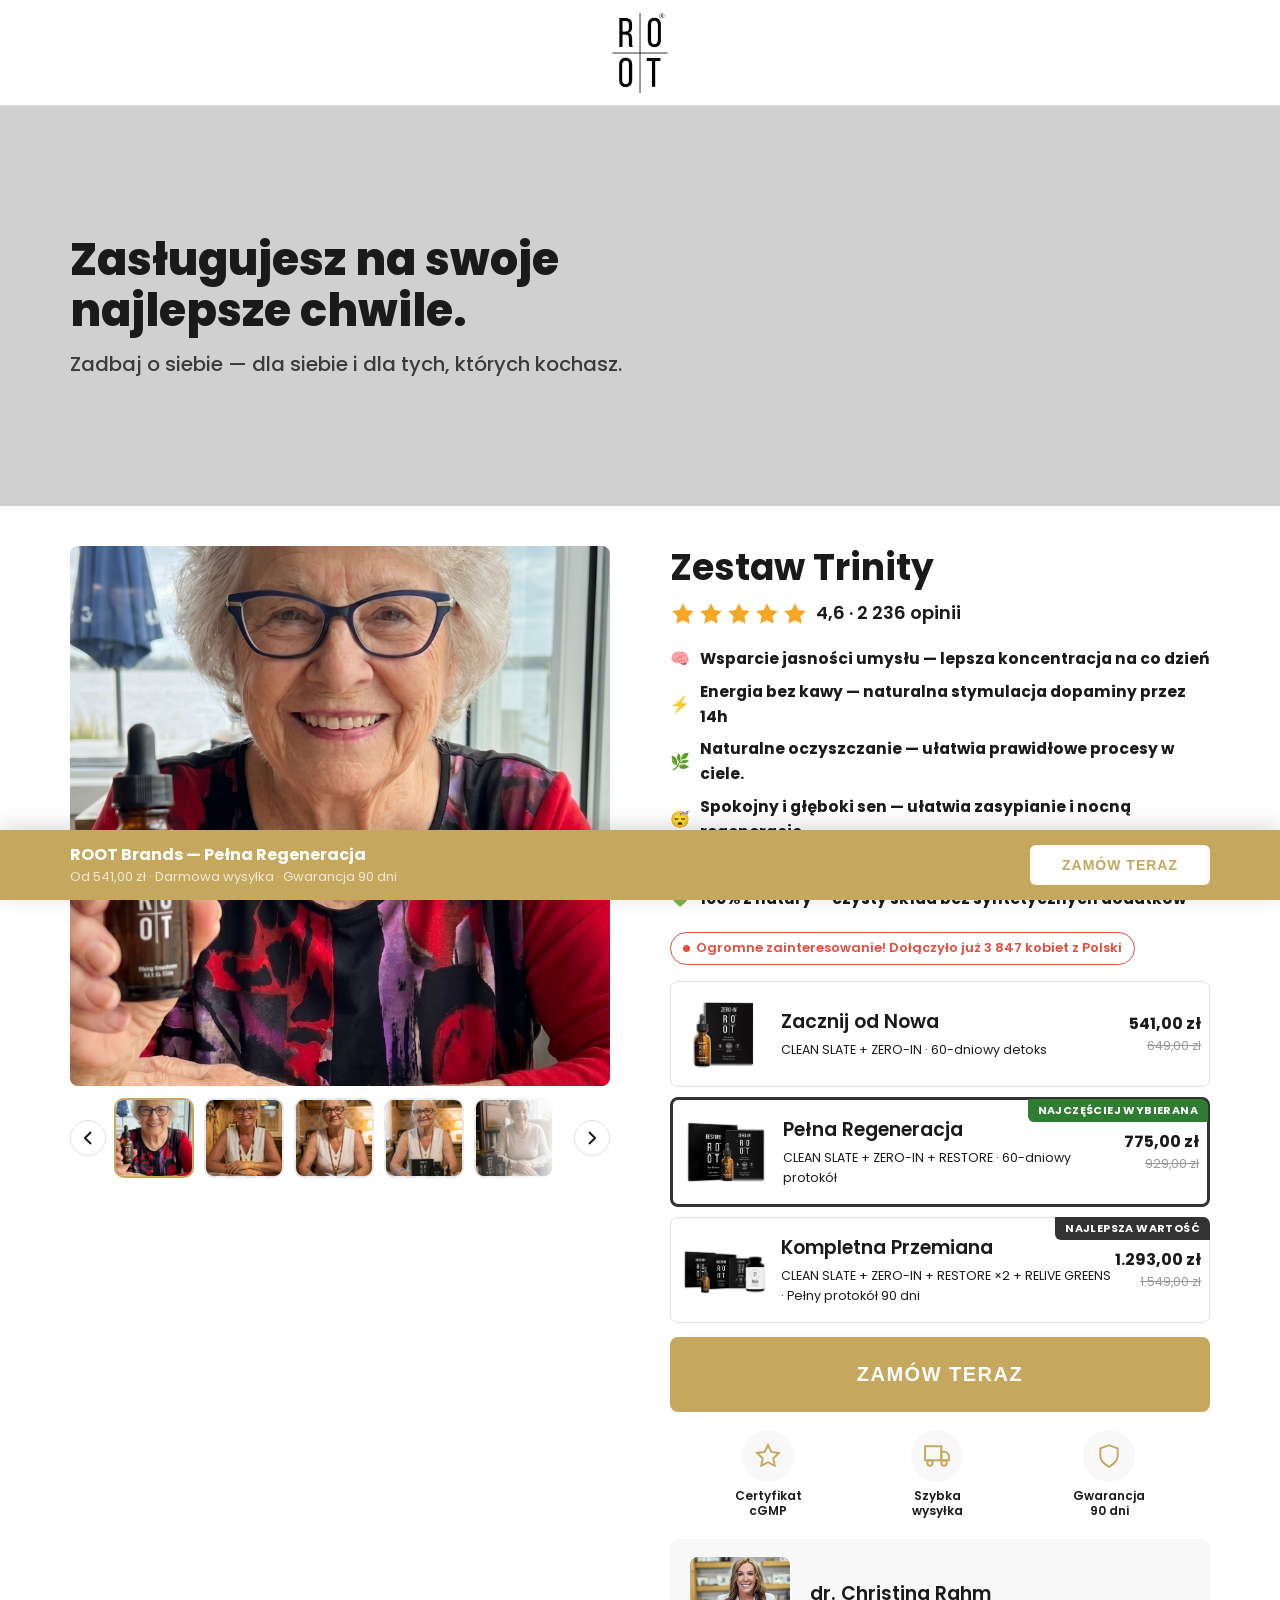
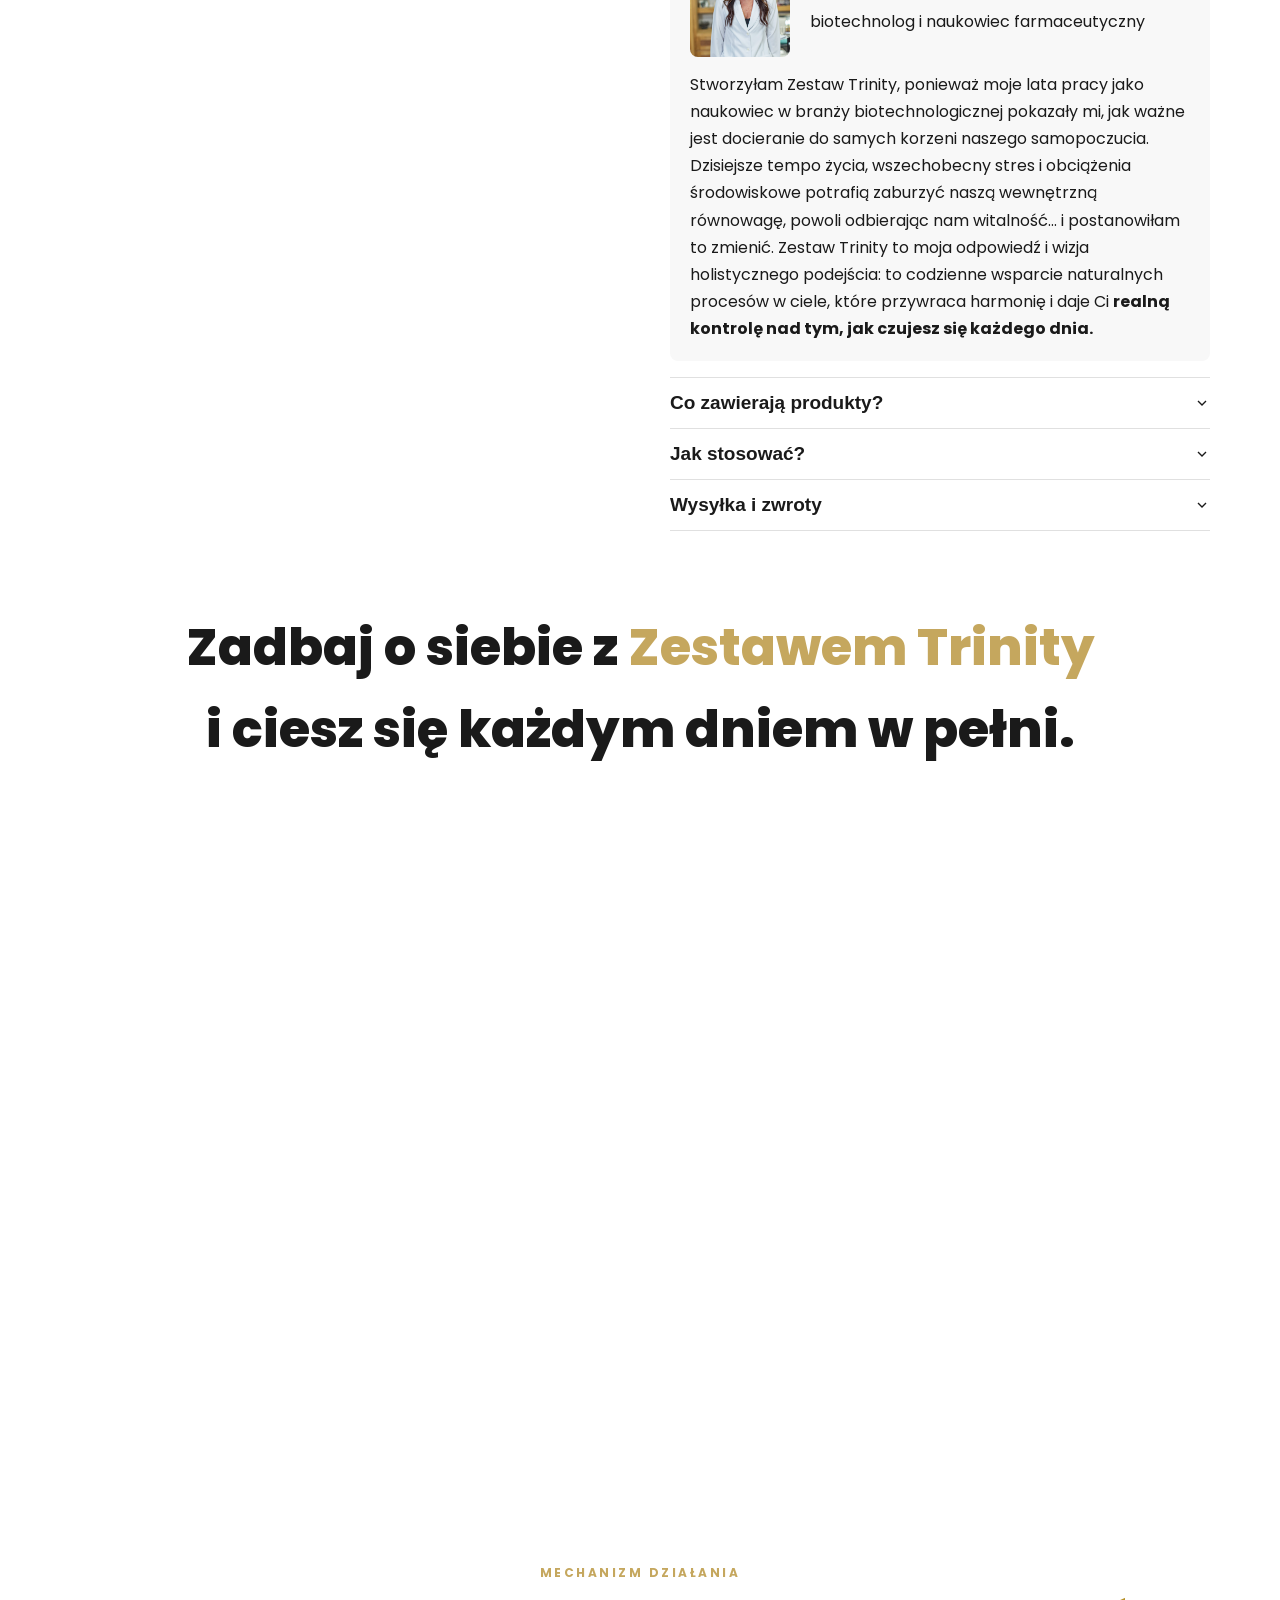
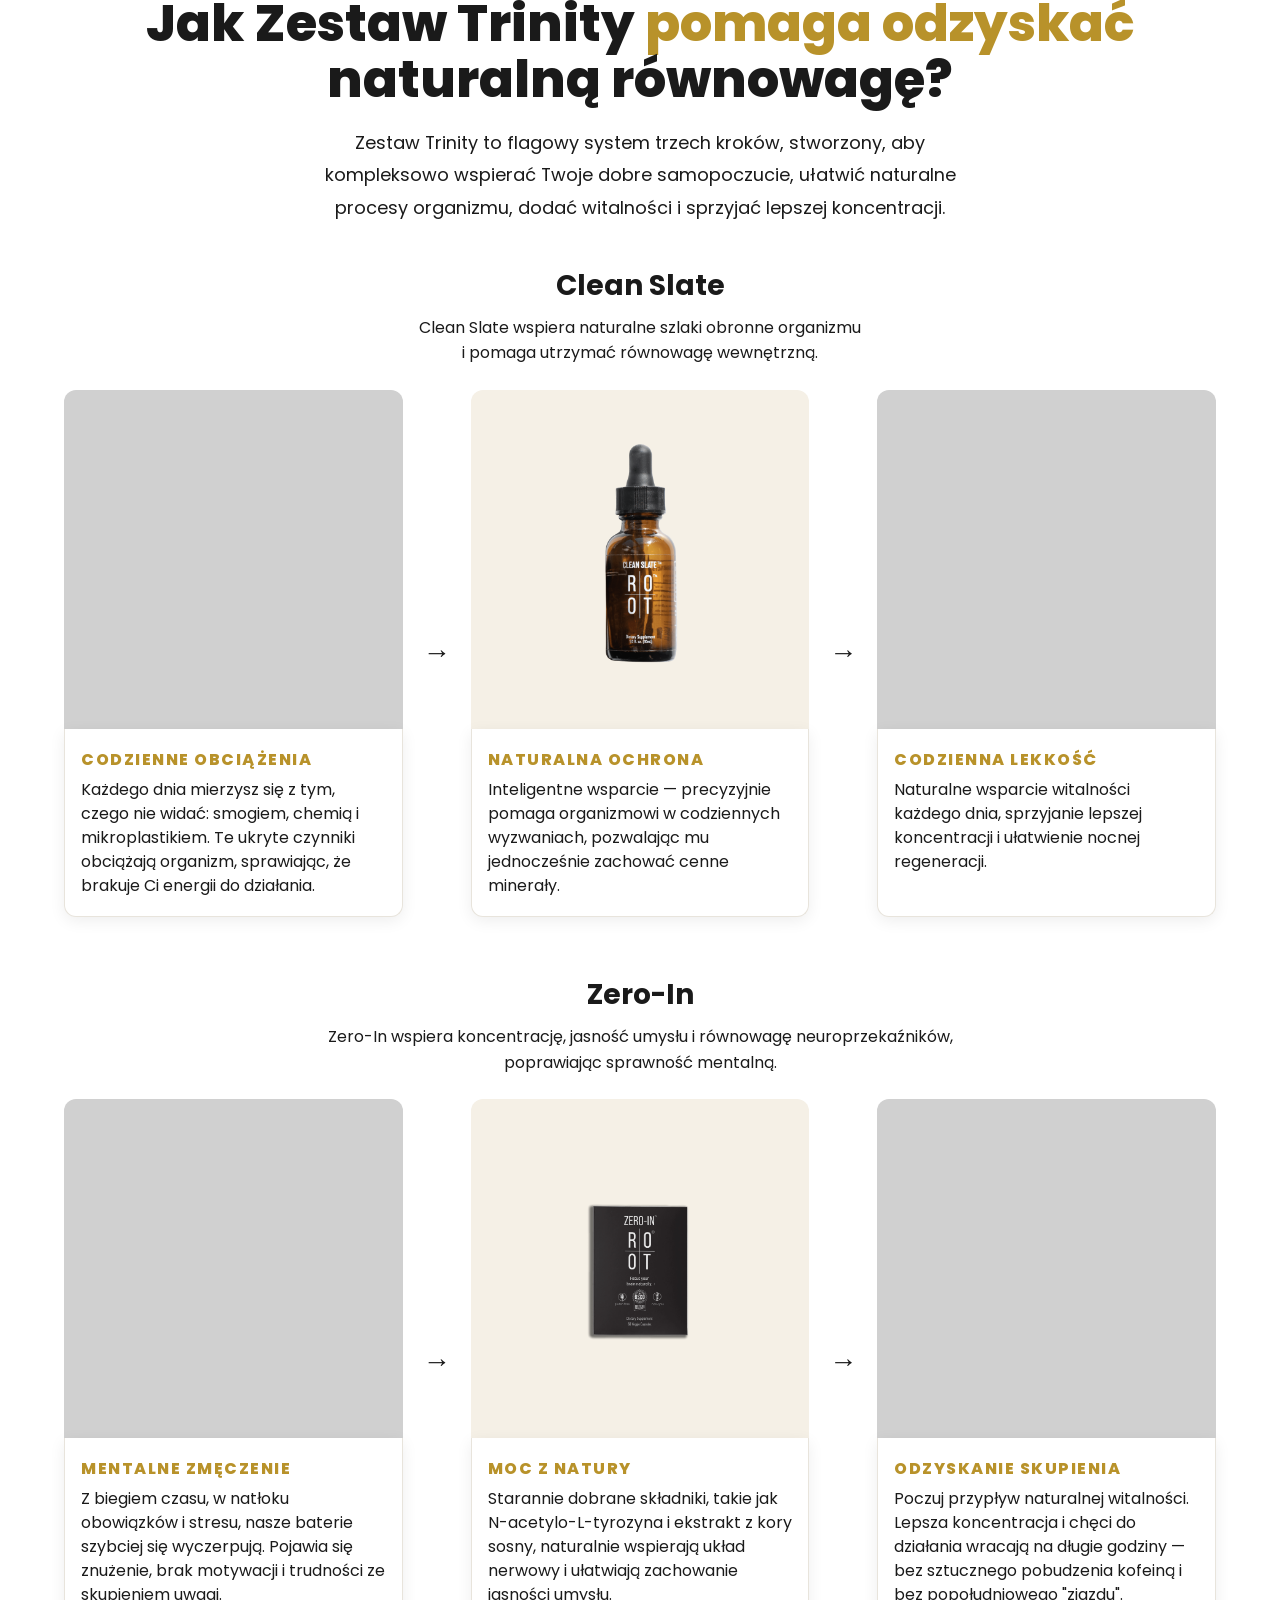
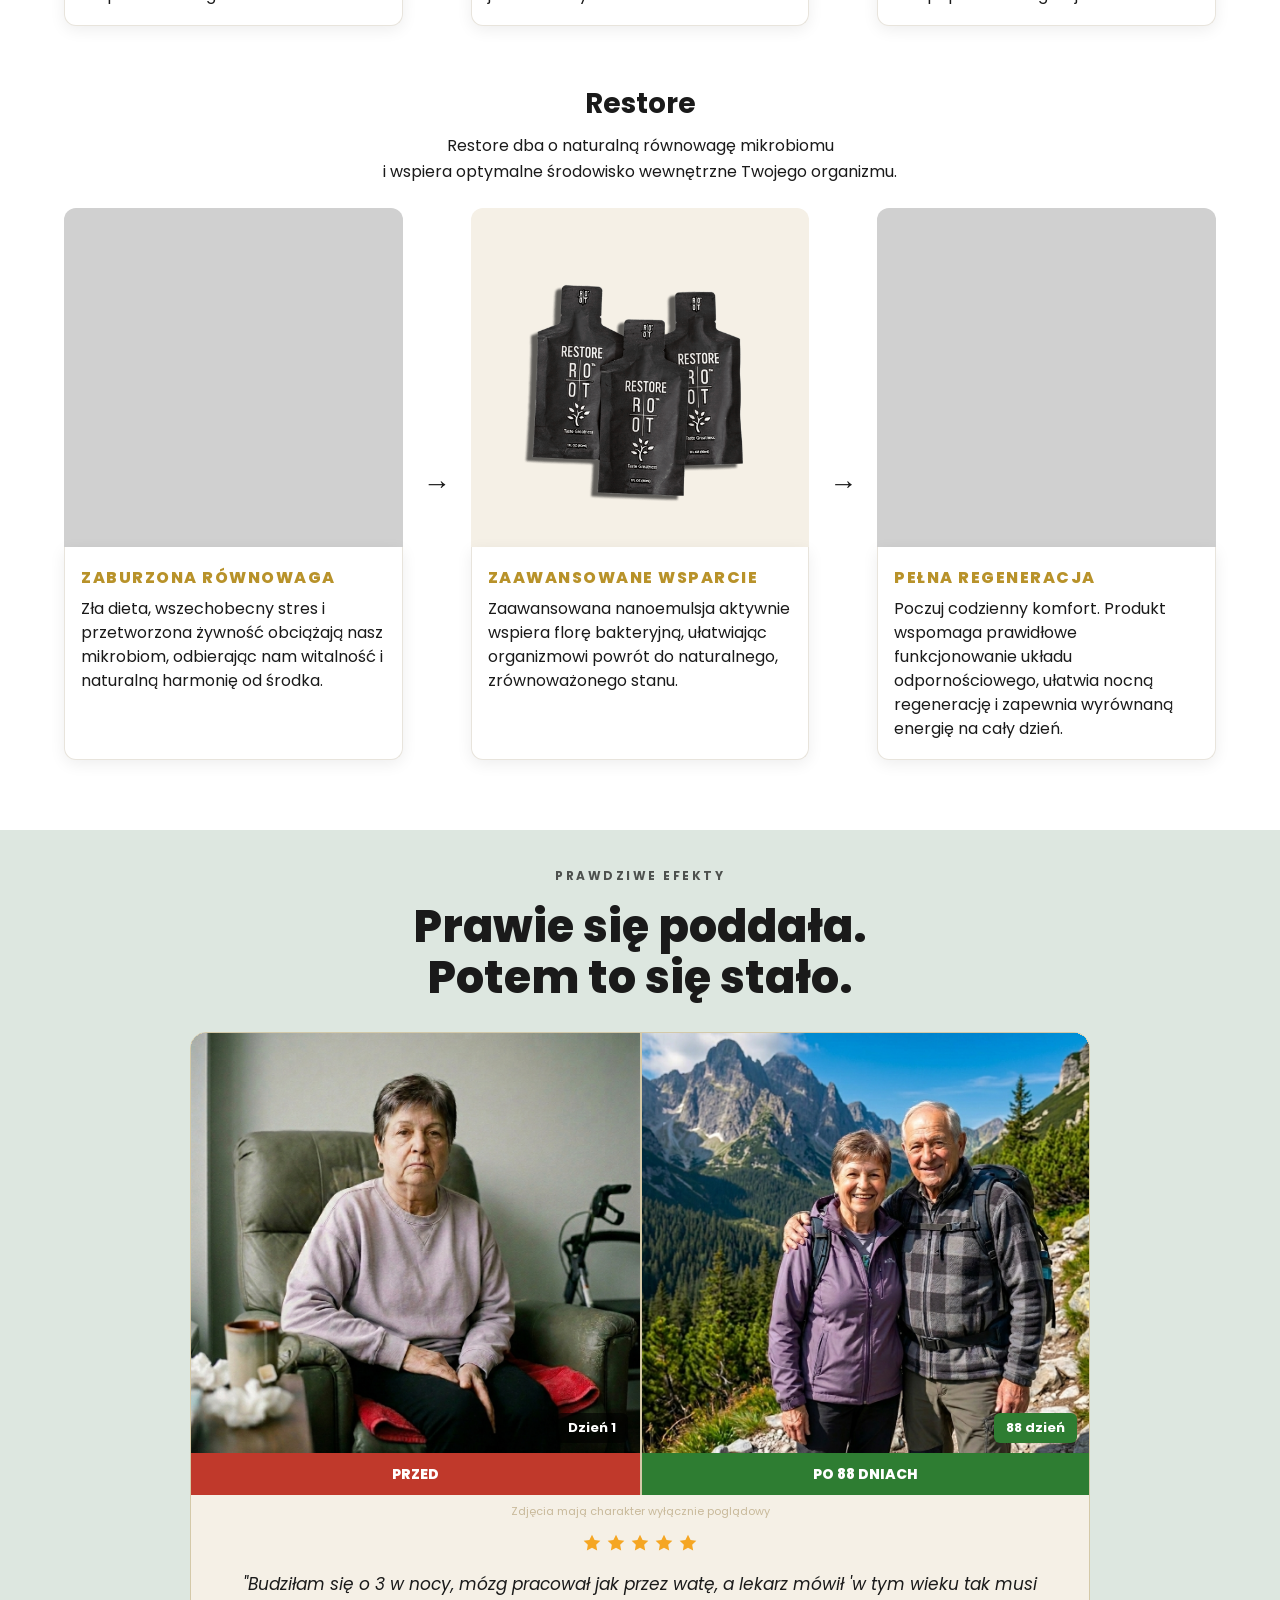
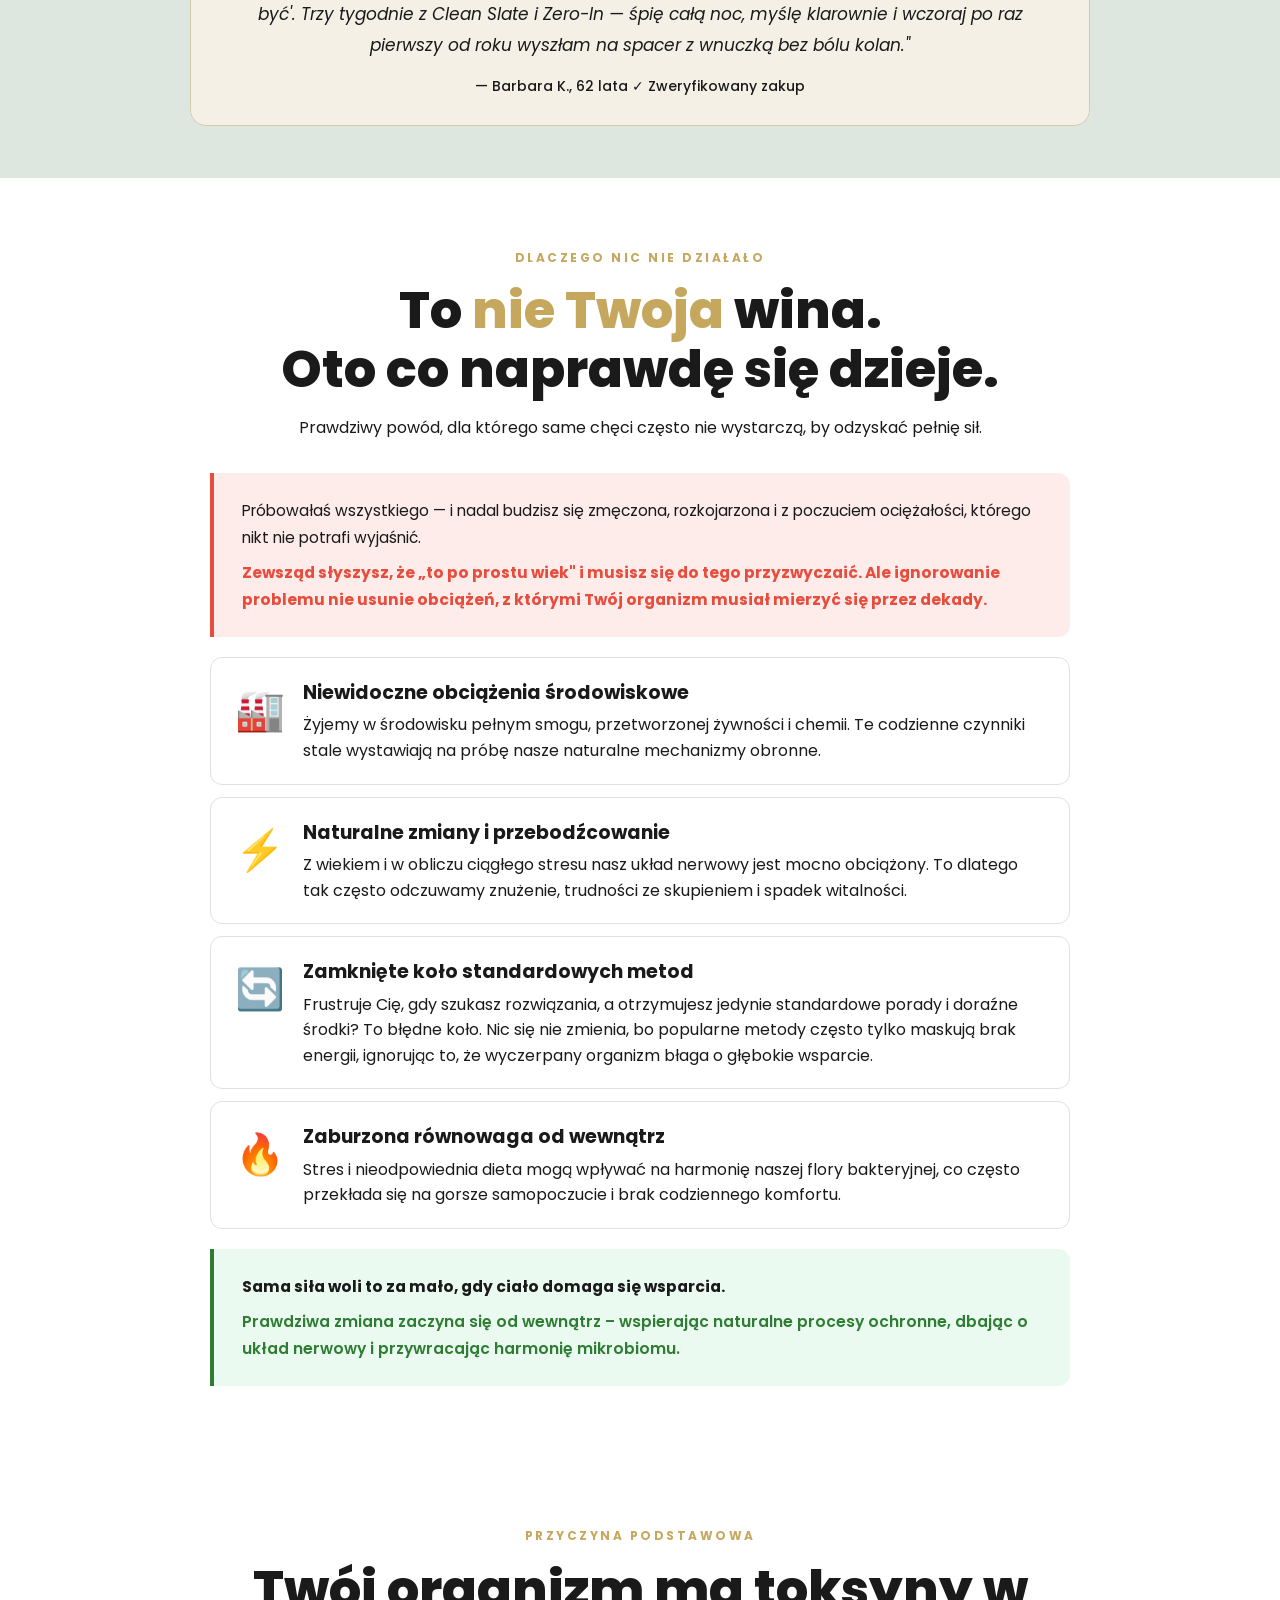
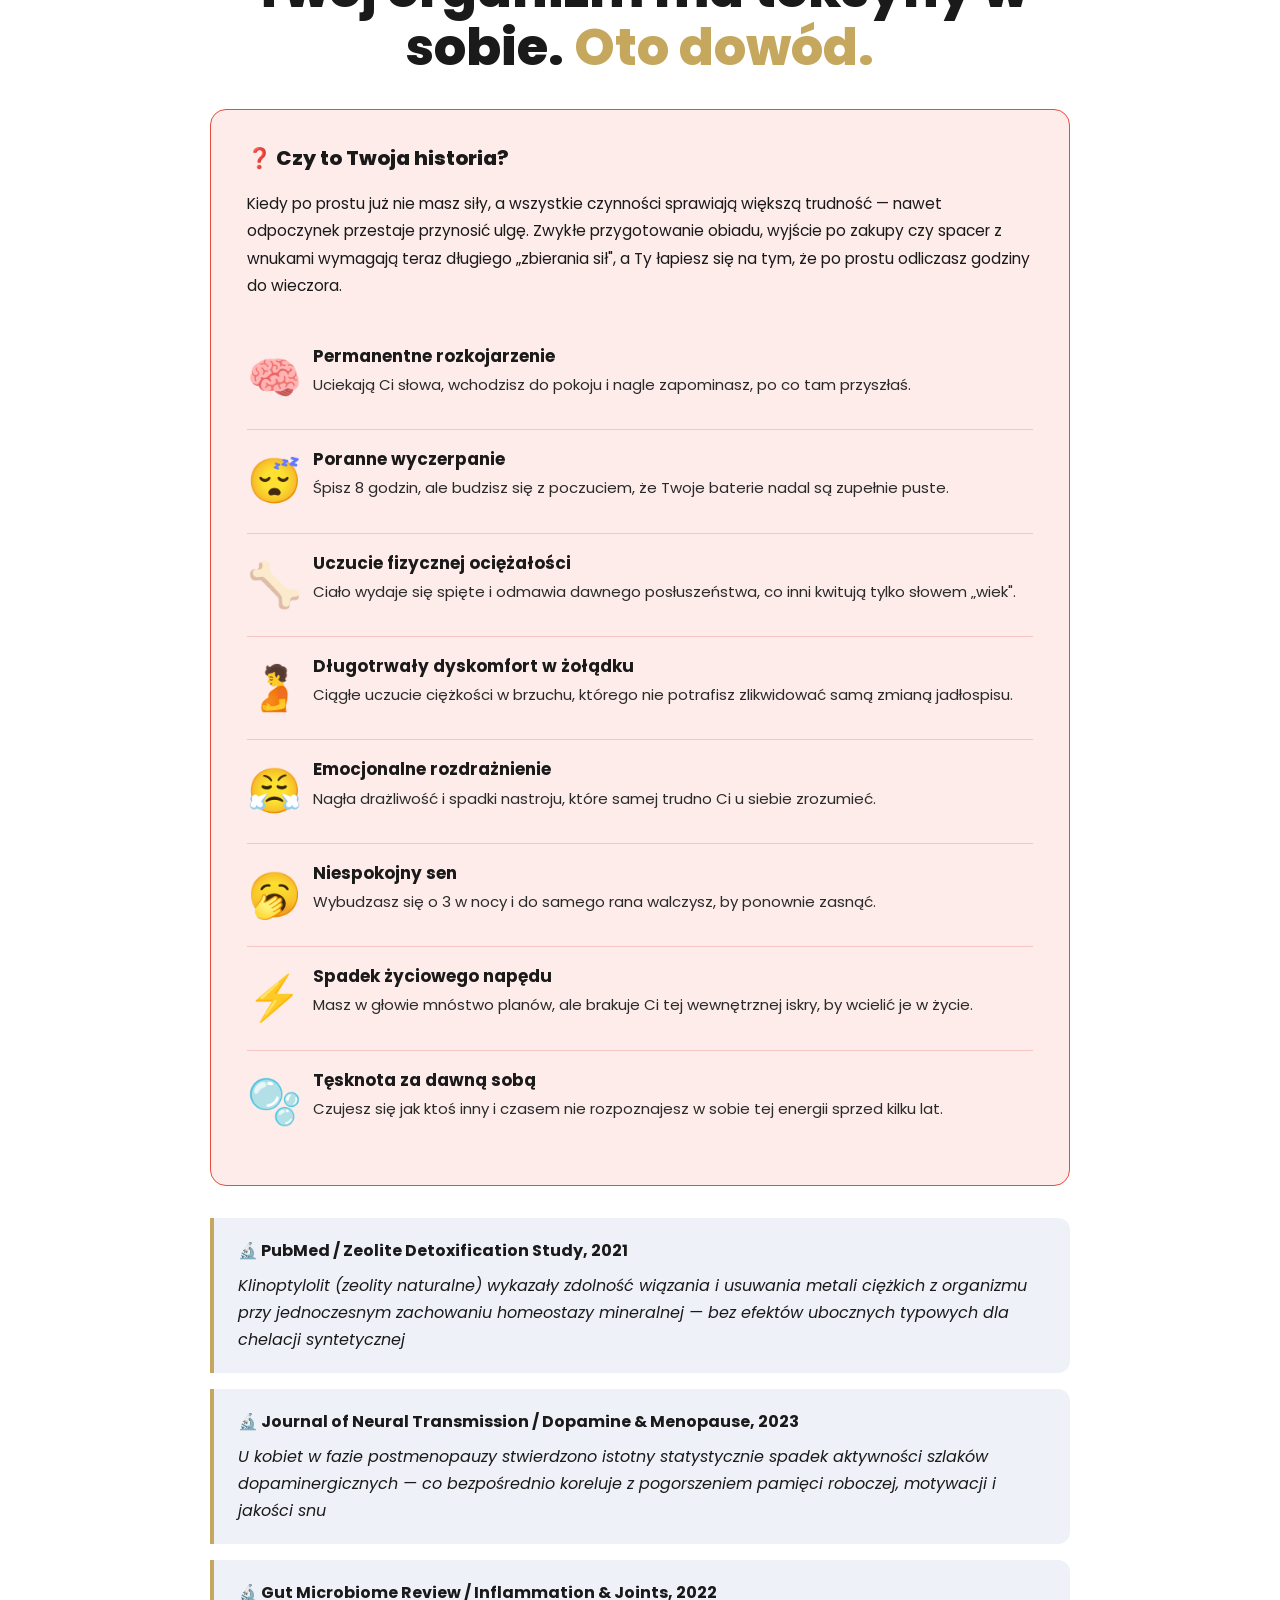
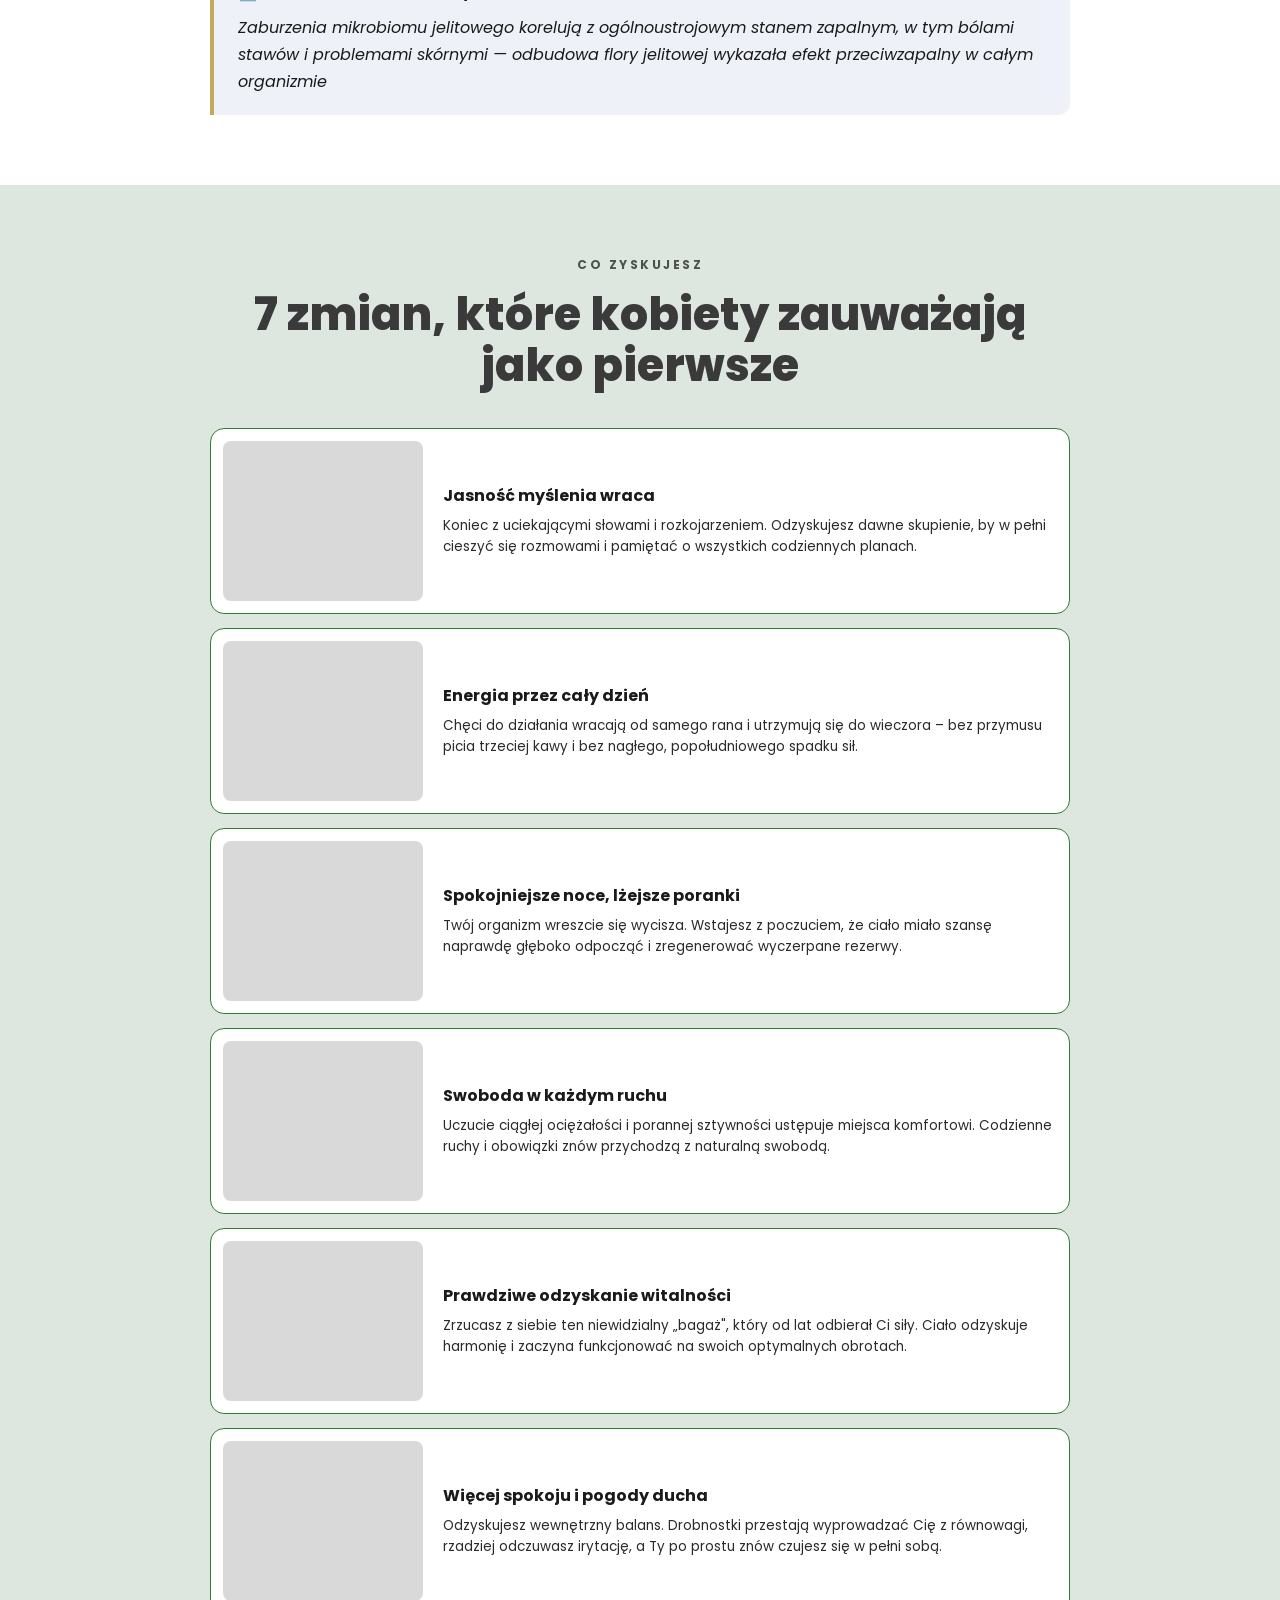
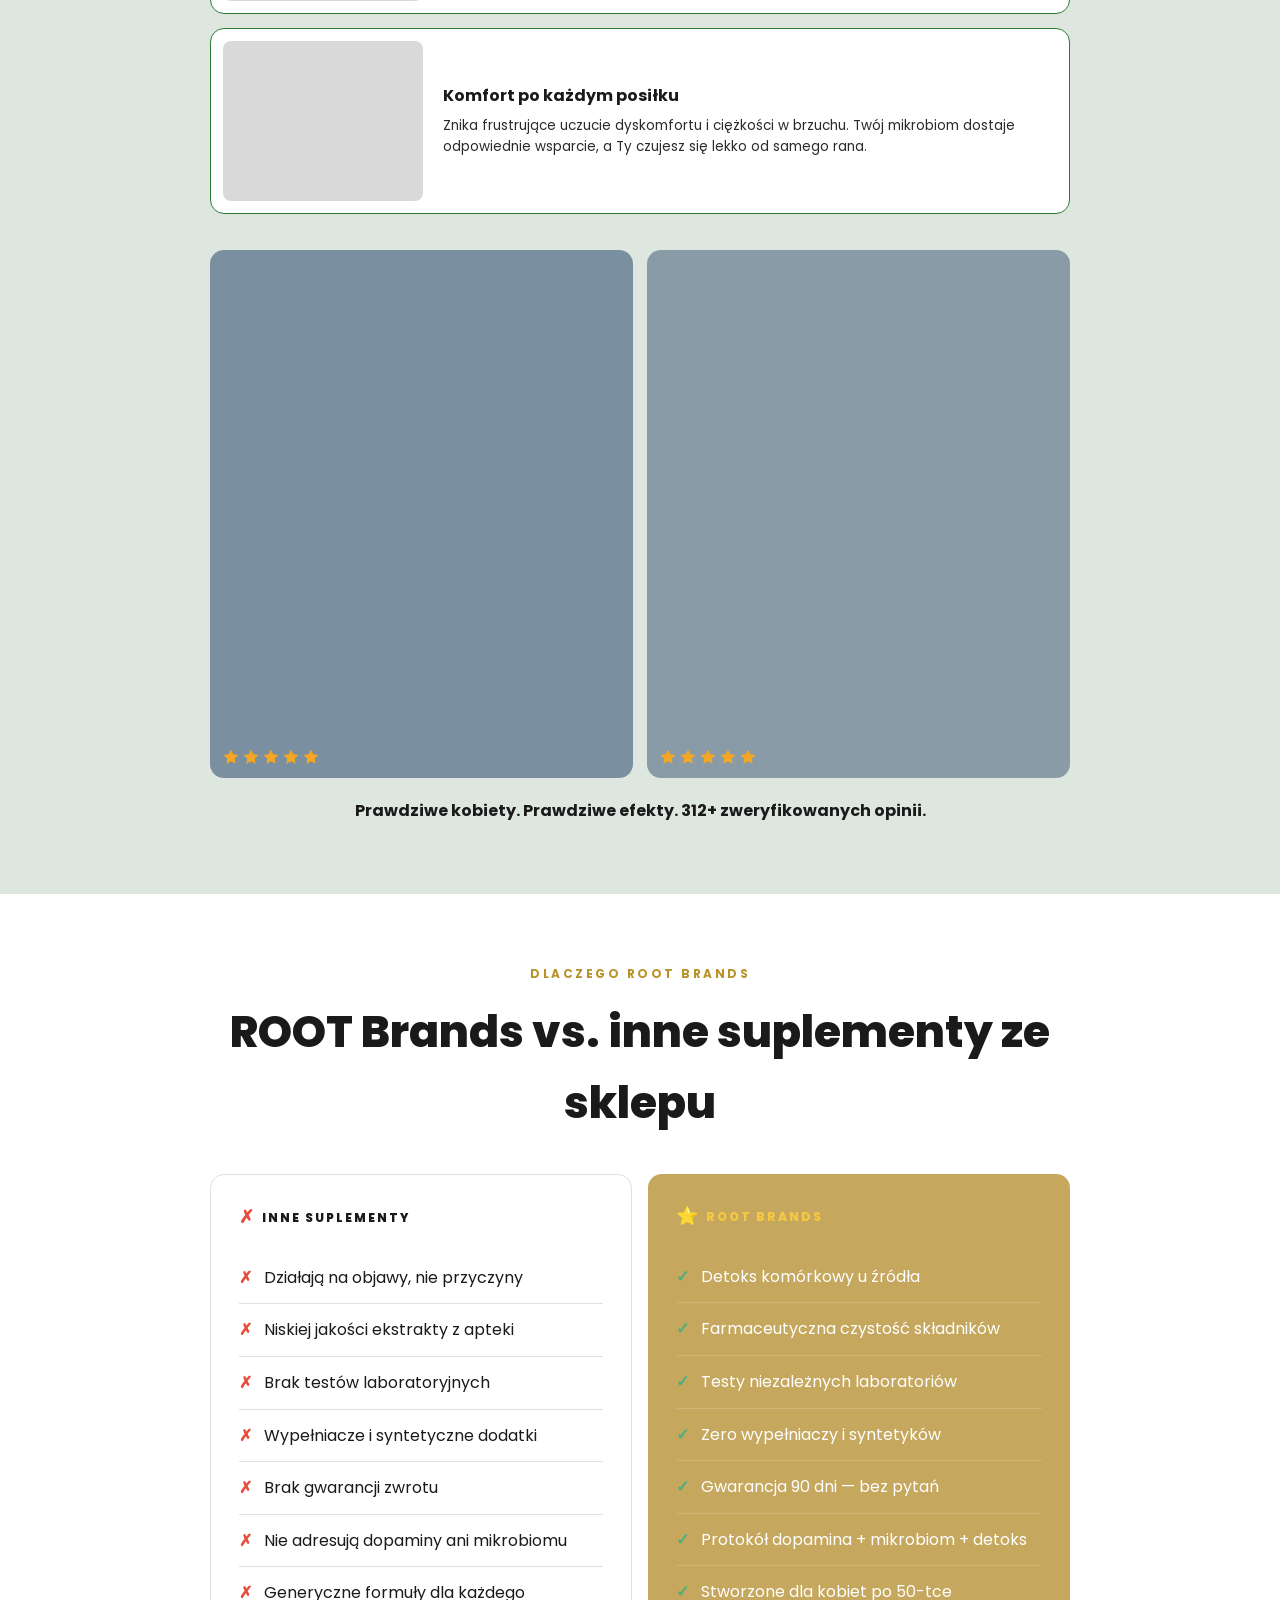
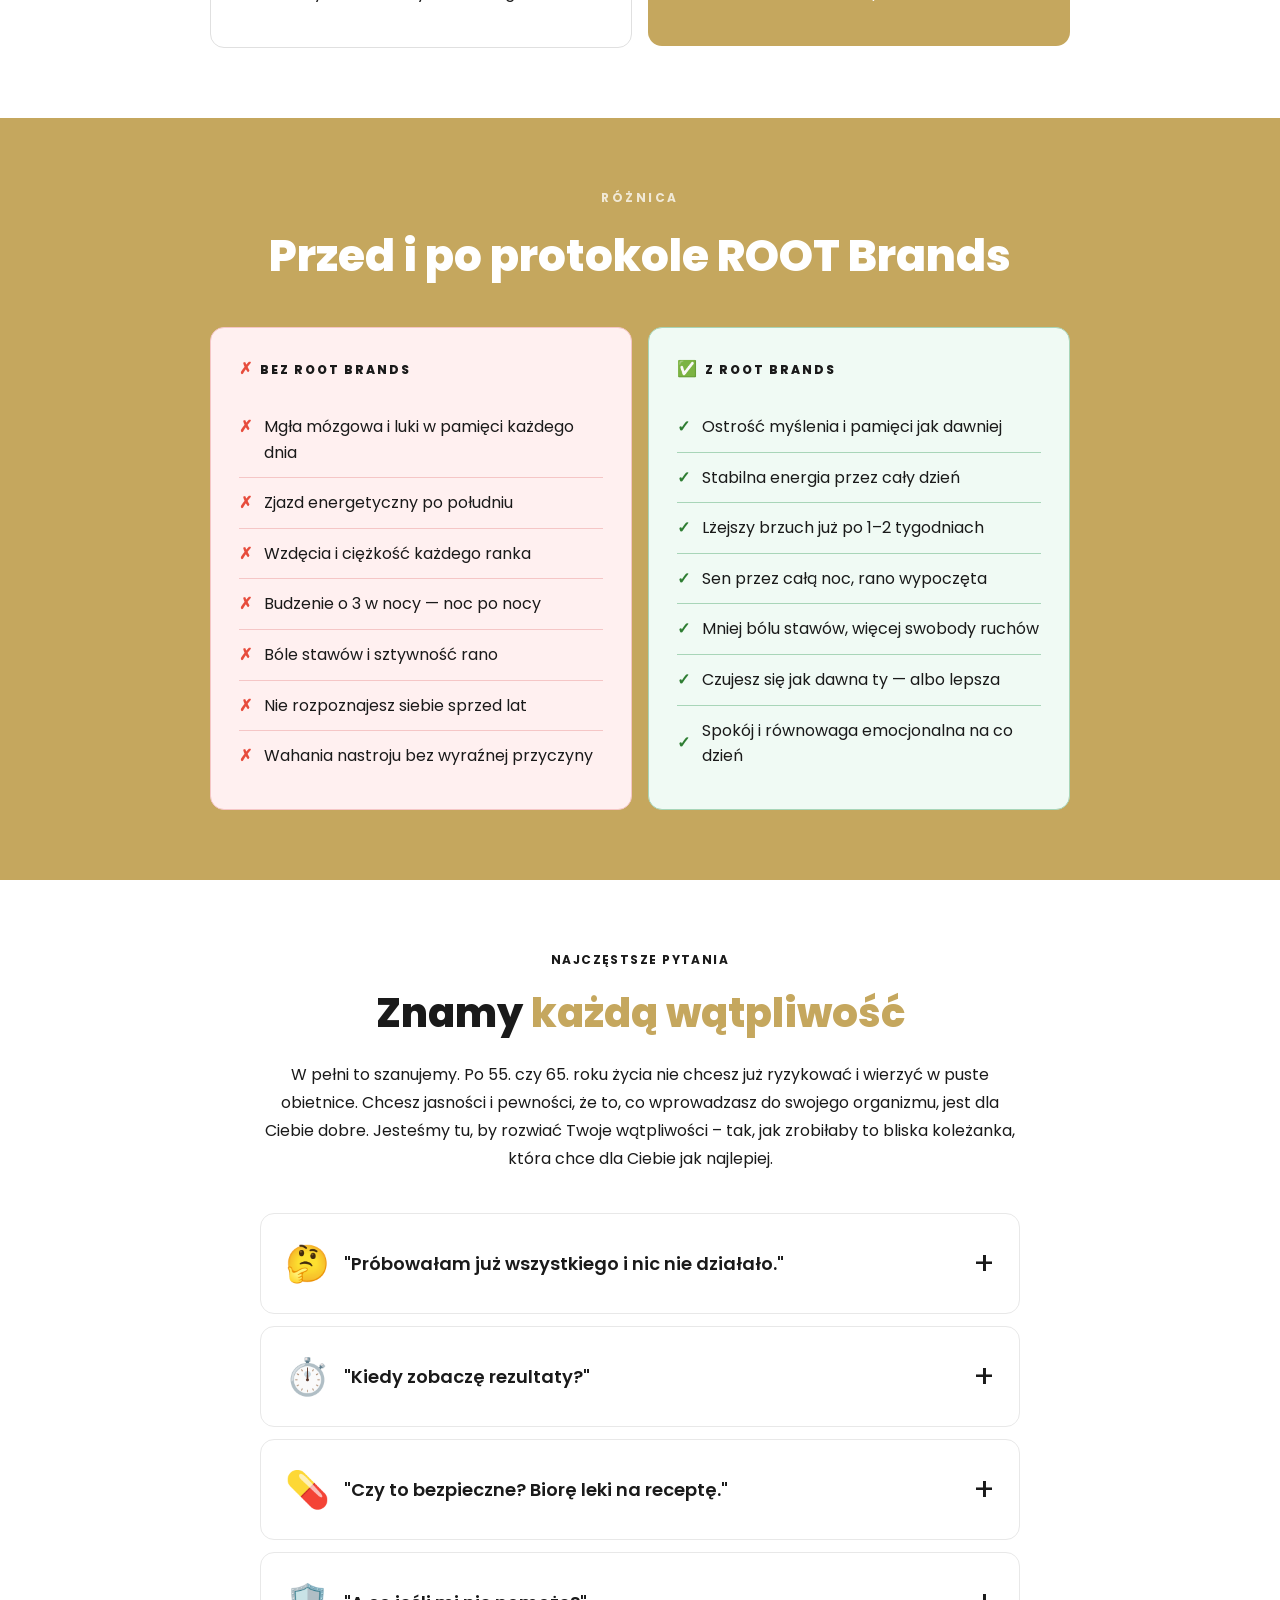
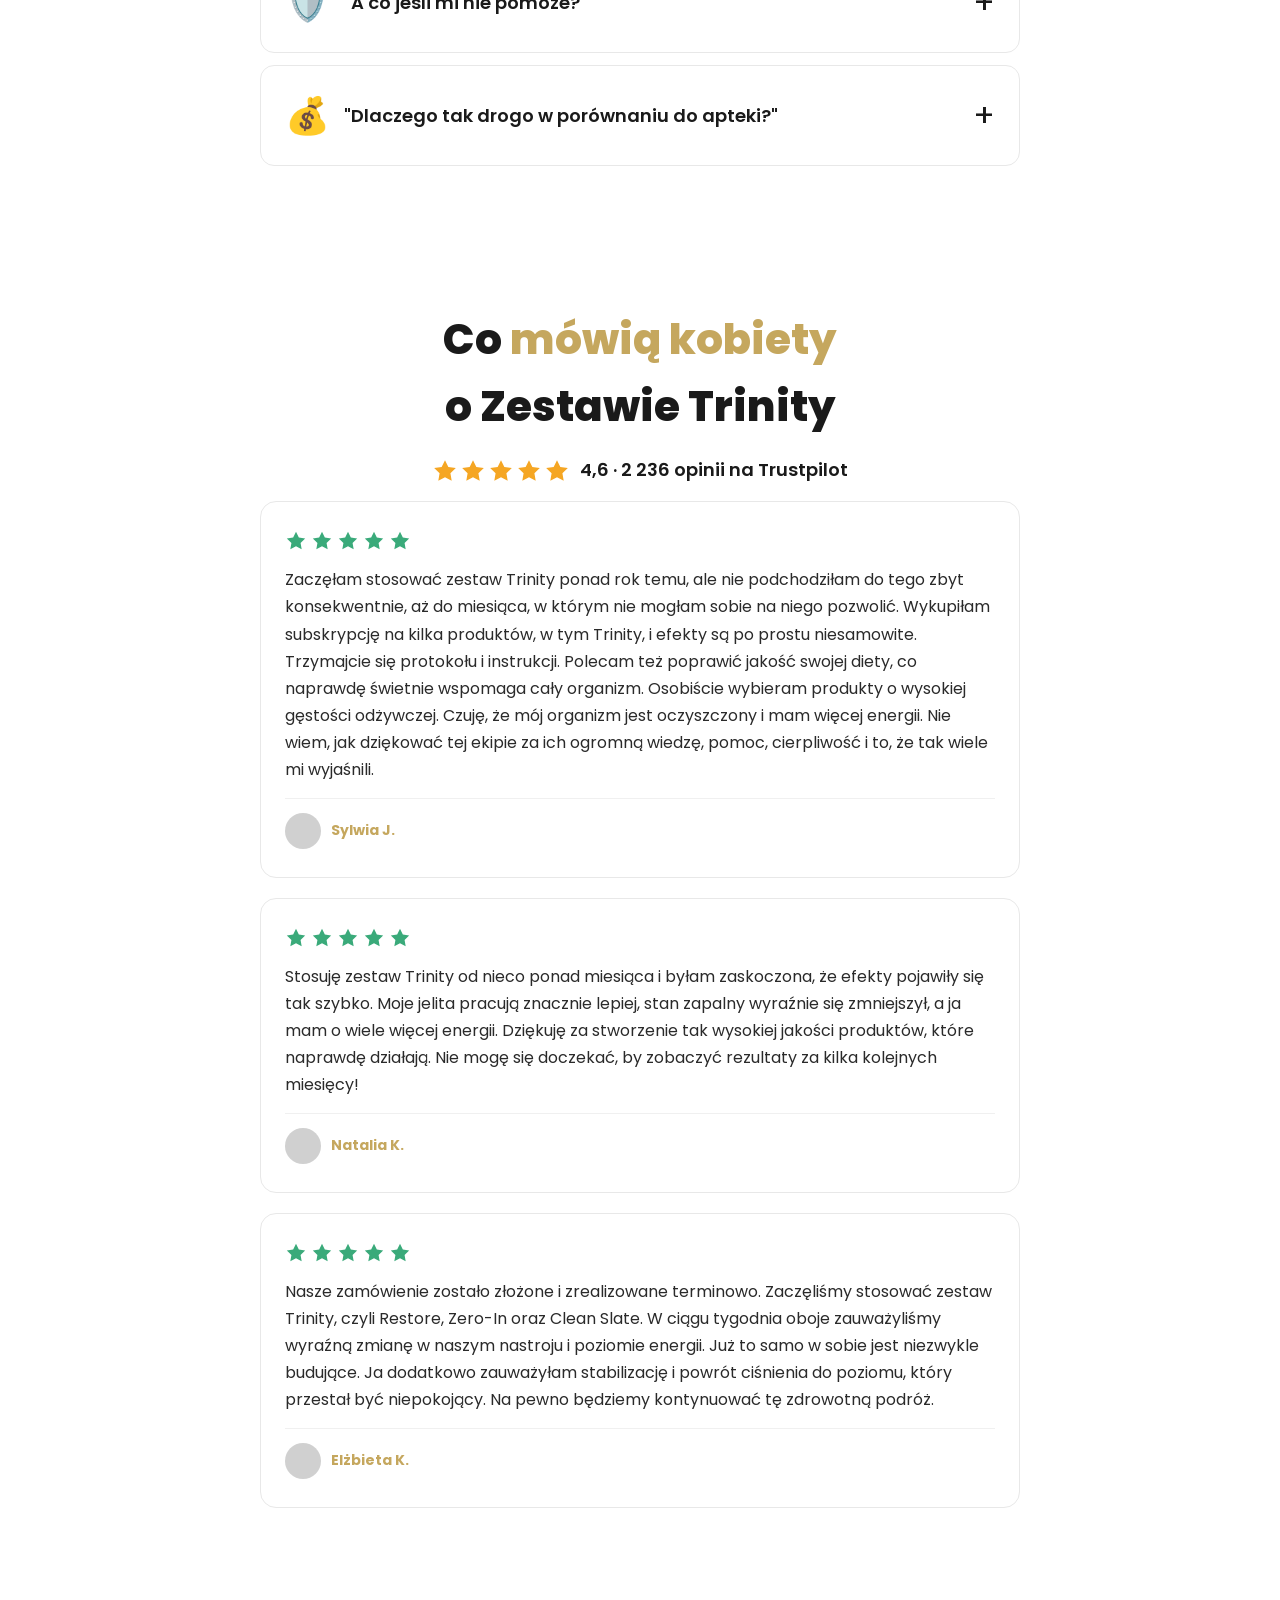
==== commit b9ac4a0d: "Update low stock badge text with specific number" ====
--- a/index.html
+++ b/index.html
@@ -1165,7 +1165,7 @@
           <li><span class="emoji">💚</span> 100% z natury — czysty skład bez syntetycznych dodatków</li>
         </ul>
 
-        <div class="low-stock-badge">Ogromne zainteresowanie! Tysiące osób już dba o siebie</div>
+        <div class="low-stock-badge">Ogromne zainteresowanie! Dołączyło już 3 847 kobiet z Polski</div>
 
         <div class="qty-options">
           <div class="qty-option">
@@ -1509,9 +1509,10 @@
           </div>
 
         </div>
+        <div style="background:#f5f0e6;text-align:center;padding:8px 16px 0;font-size:11px;color:#c8b99a;">Zdjęcia mają charakter wyłącznie poglądowy</div>
 
         <!-- Quote -->
-        <div style="background:#f5f0e6;padding:28px 32px;text-align:center;">
+        <div style="background:#f5f0e6;padding:12px 32px 28px;text-align:center;">
           <div style="display:flex;justify-content:center;gap:4px;margin-bottom:16px;">
             <svg width="20" height="20" viewBox="0 0 24 24" fill="var(--star)"><polygon points="12 2 15.09 8.26 22 9.27 17 14.14 18.18 21.02 12 17.77 5.82 21.02 7 14.14 2 9.27 8.91 8.26 12 2"/></svg>
             <svg width="20" height="20" viewBox="0 0 24 24" fill="var(--star)"><polygon points="12 2 15.09 8.26 22 9.27 17 14.14 18.18 21.02 12 17.77 5.82 21.02 7 14.14 2 9.27 8.91 8.26 12 2"/></svg>
@@ -1639,7 +1640,7 @@
 
       </div>
 
-      <div style="display:none;flex-direction:column;gap:16px;margin-top:32px;">
+      <div style="display:flex;flex-direction:column;gap:16px;margin-top:32px;">
 
         <div style="background:#eef1f8;border-left:4px solid var(--navy);border-radius:0 12px 12px 0;padding:20px 24px;">
           <div style="font-weight:700;font-size:16px;color:var(--gray-800);margin-bottom:8px;">🔬 PubMed / Zeolite Detoxification Study, 2021</div>
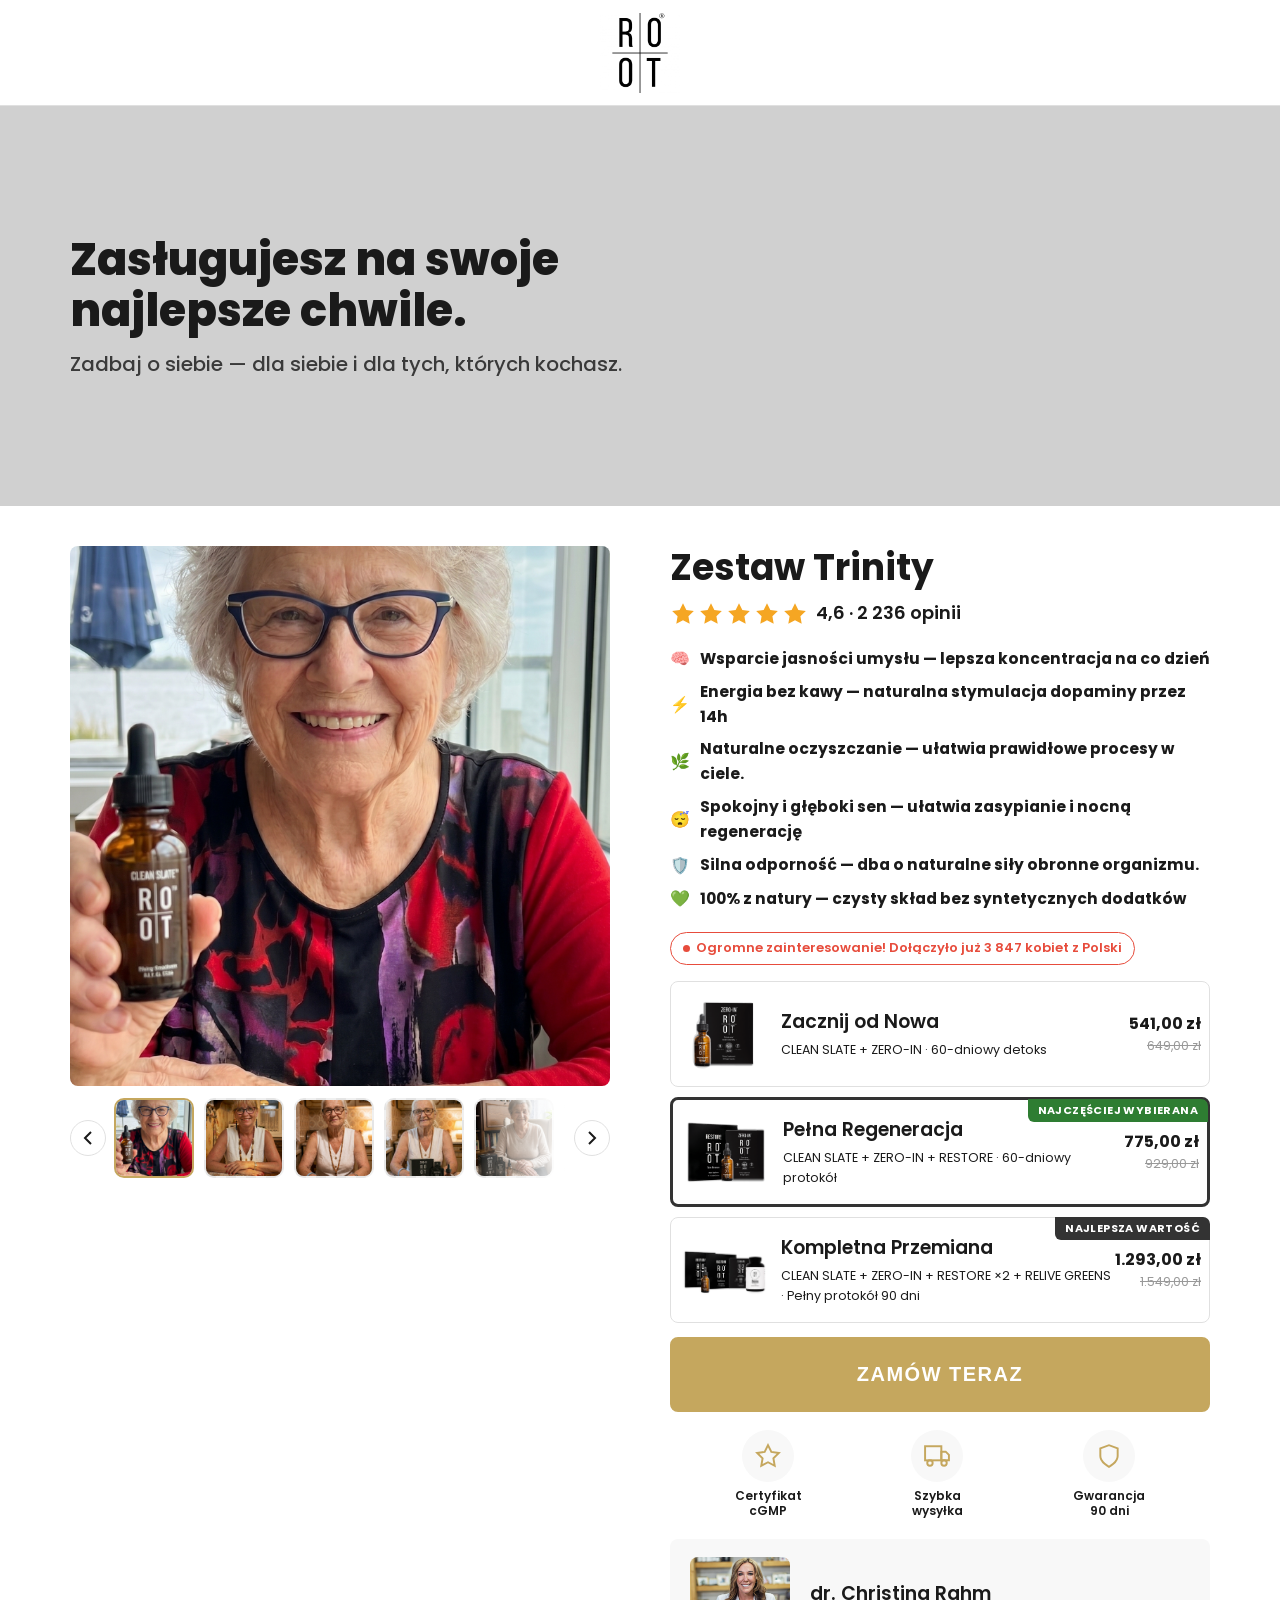
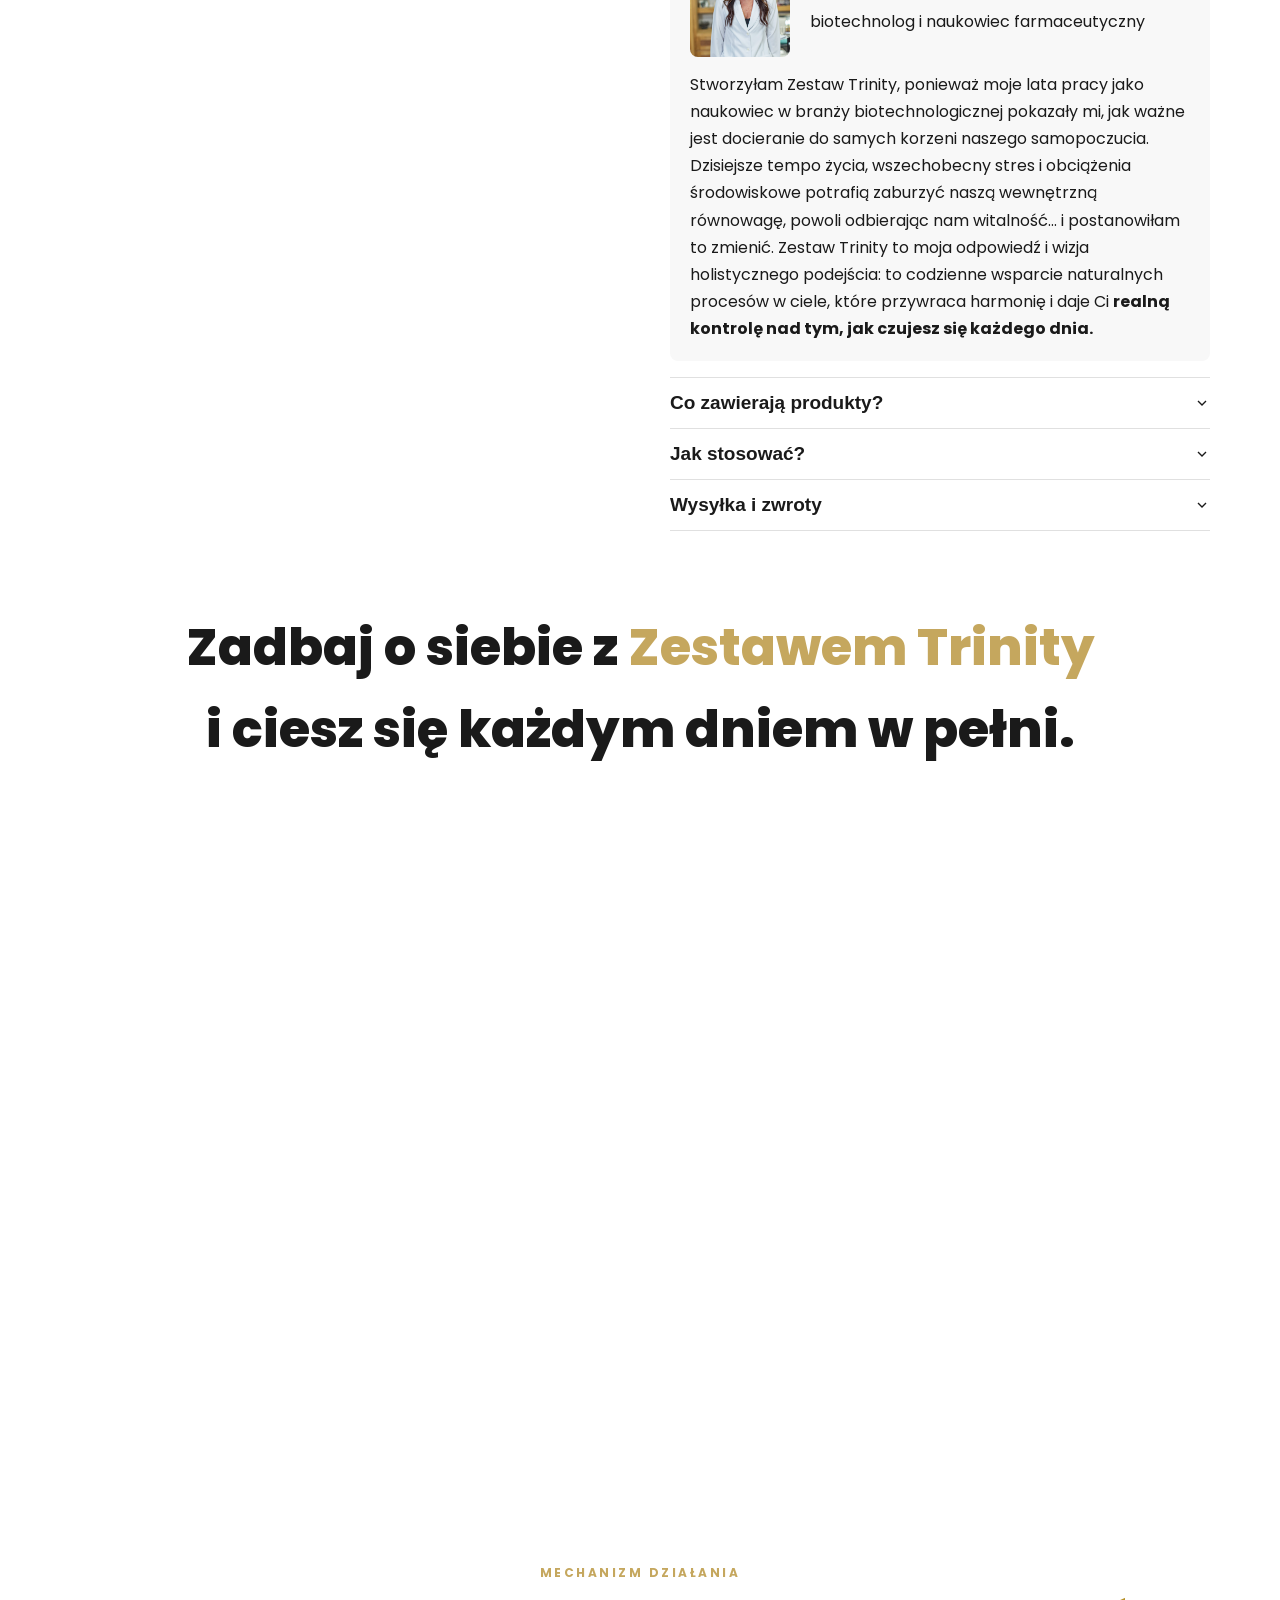
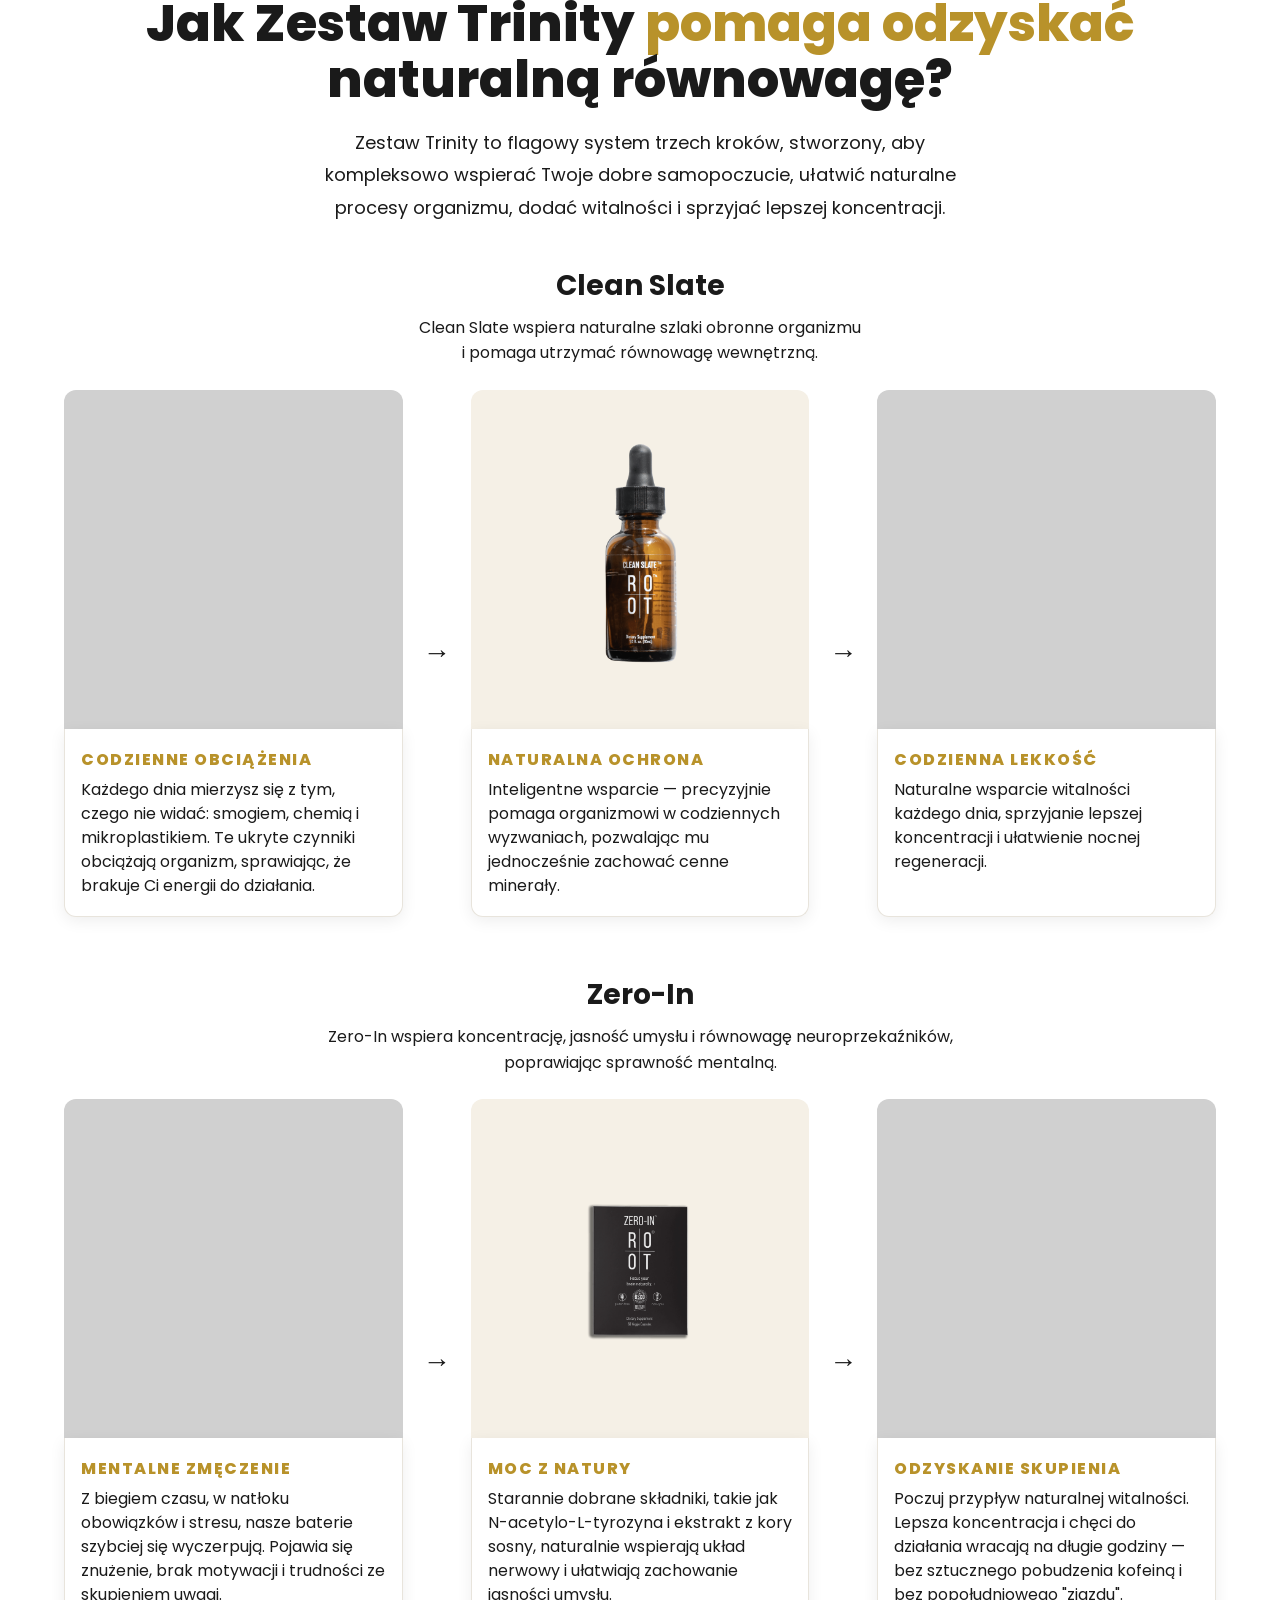
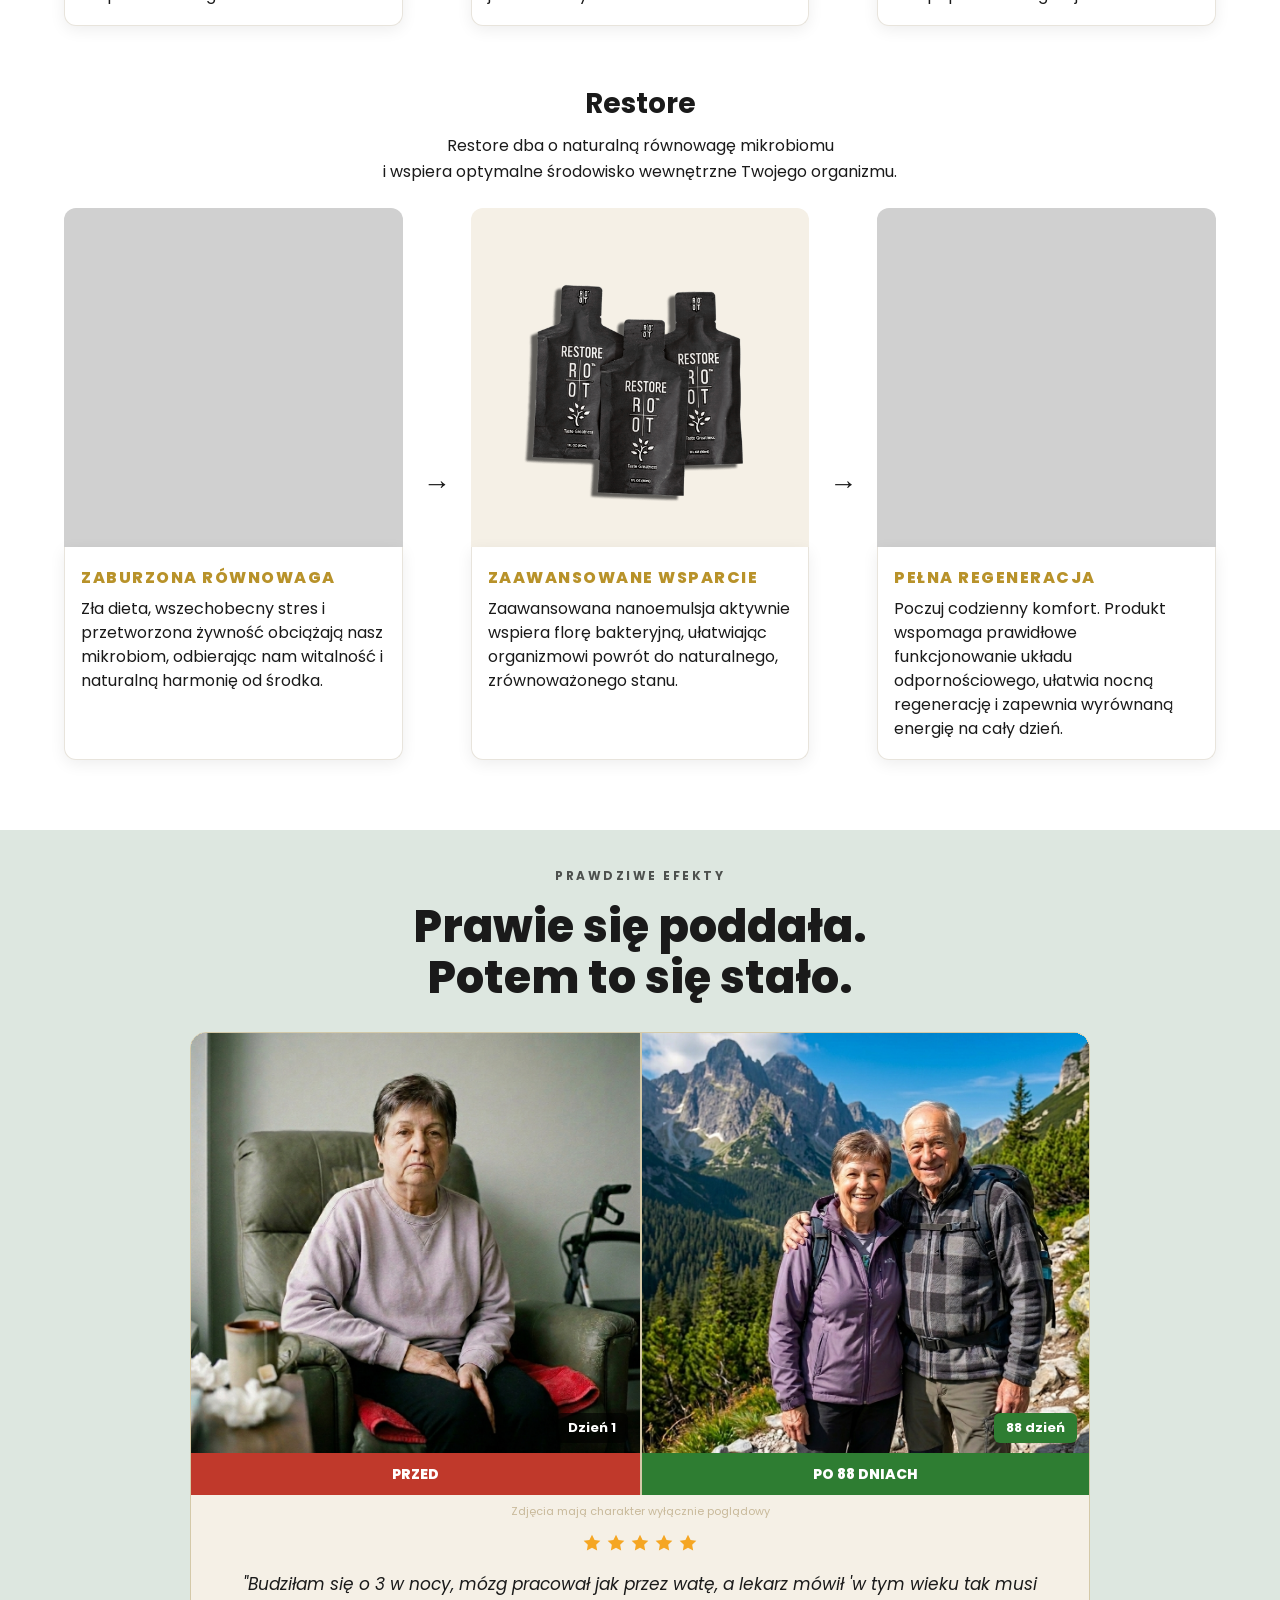
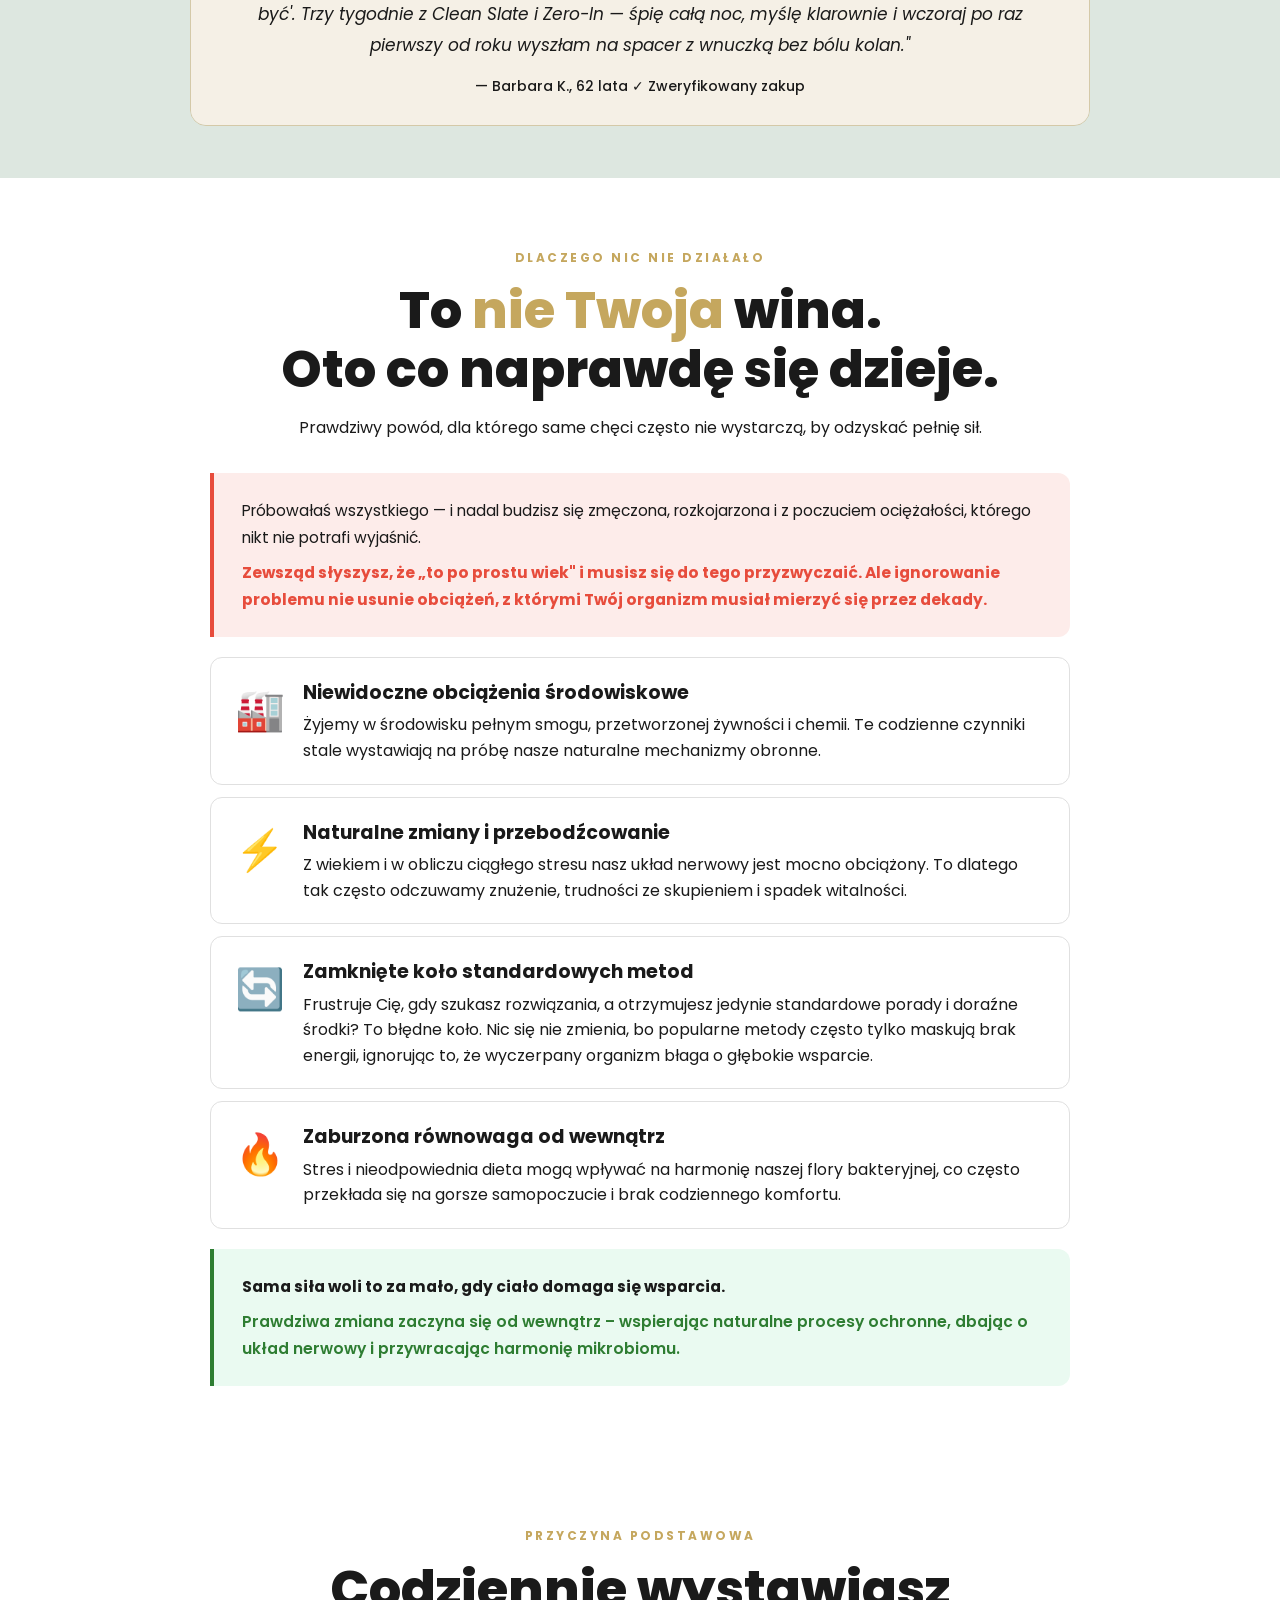
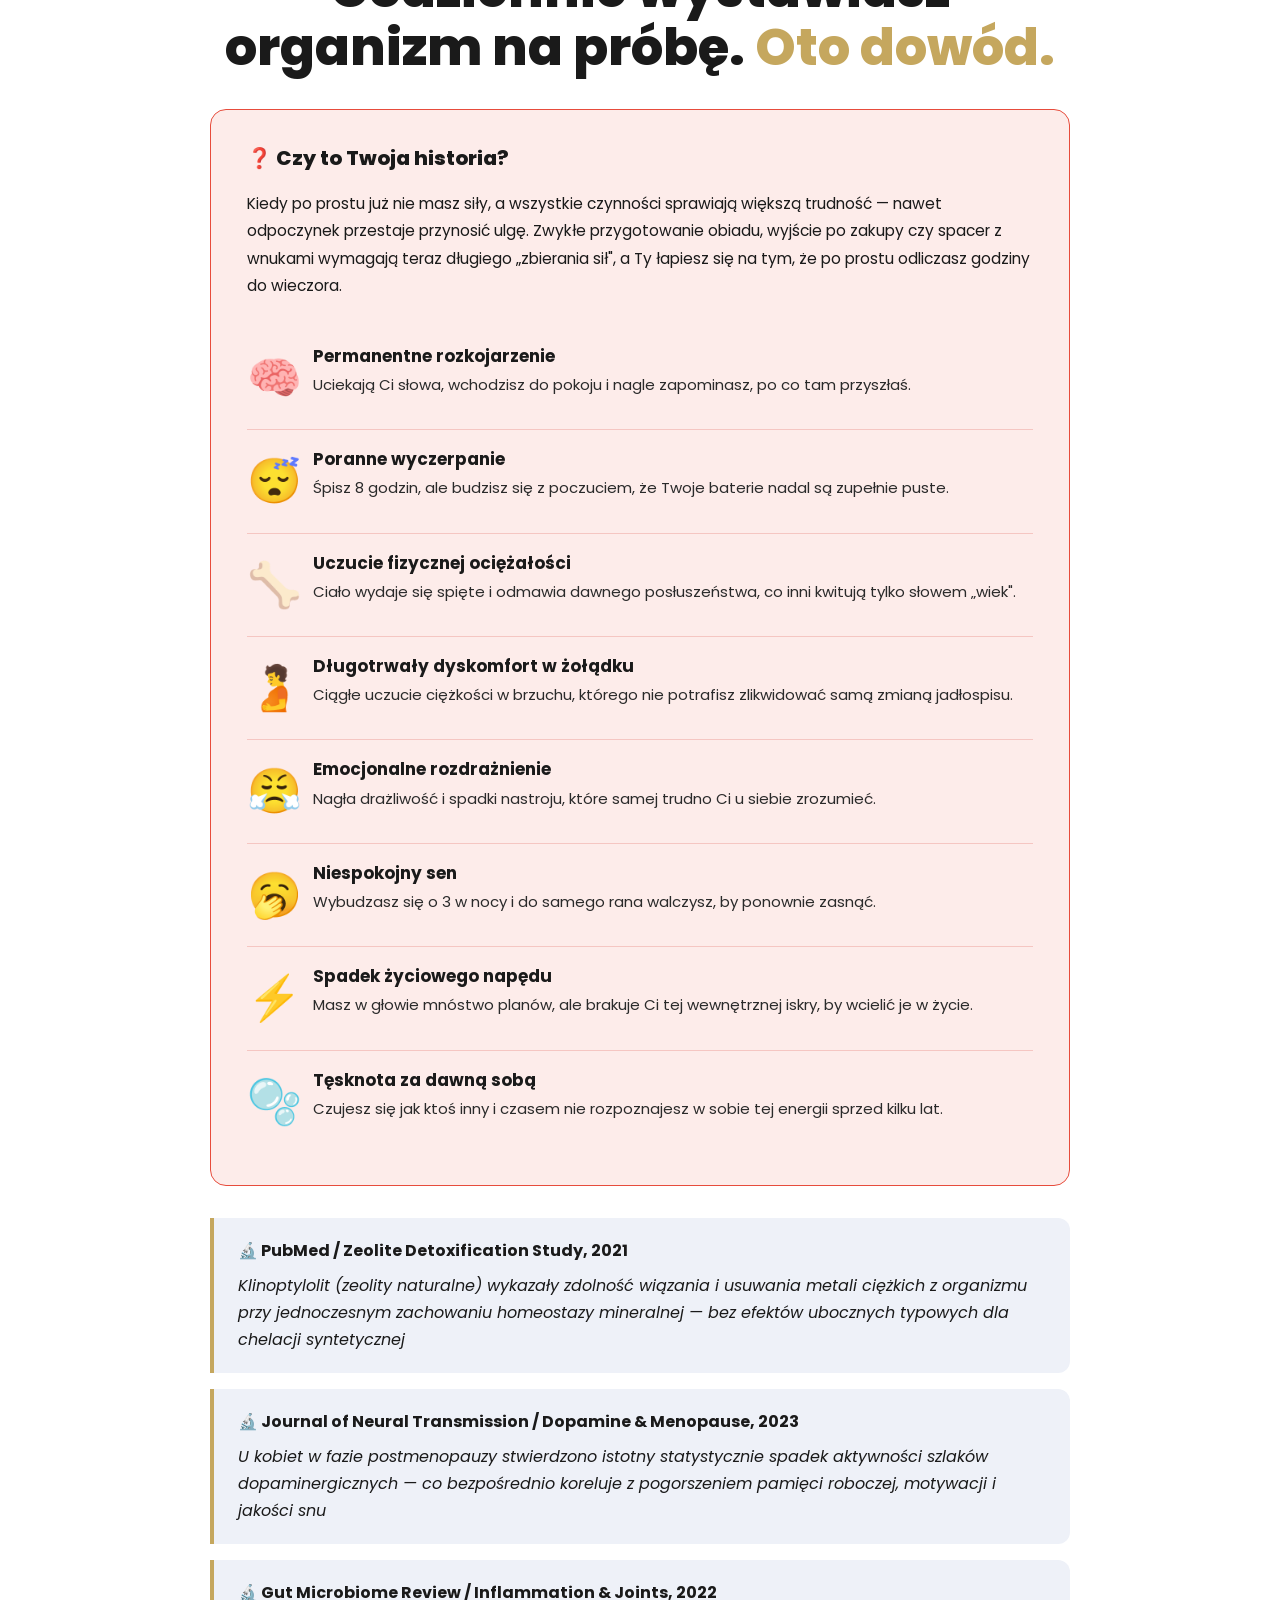
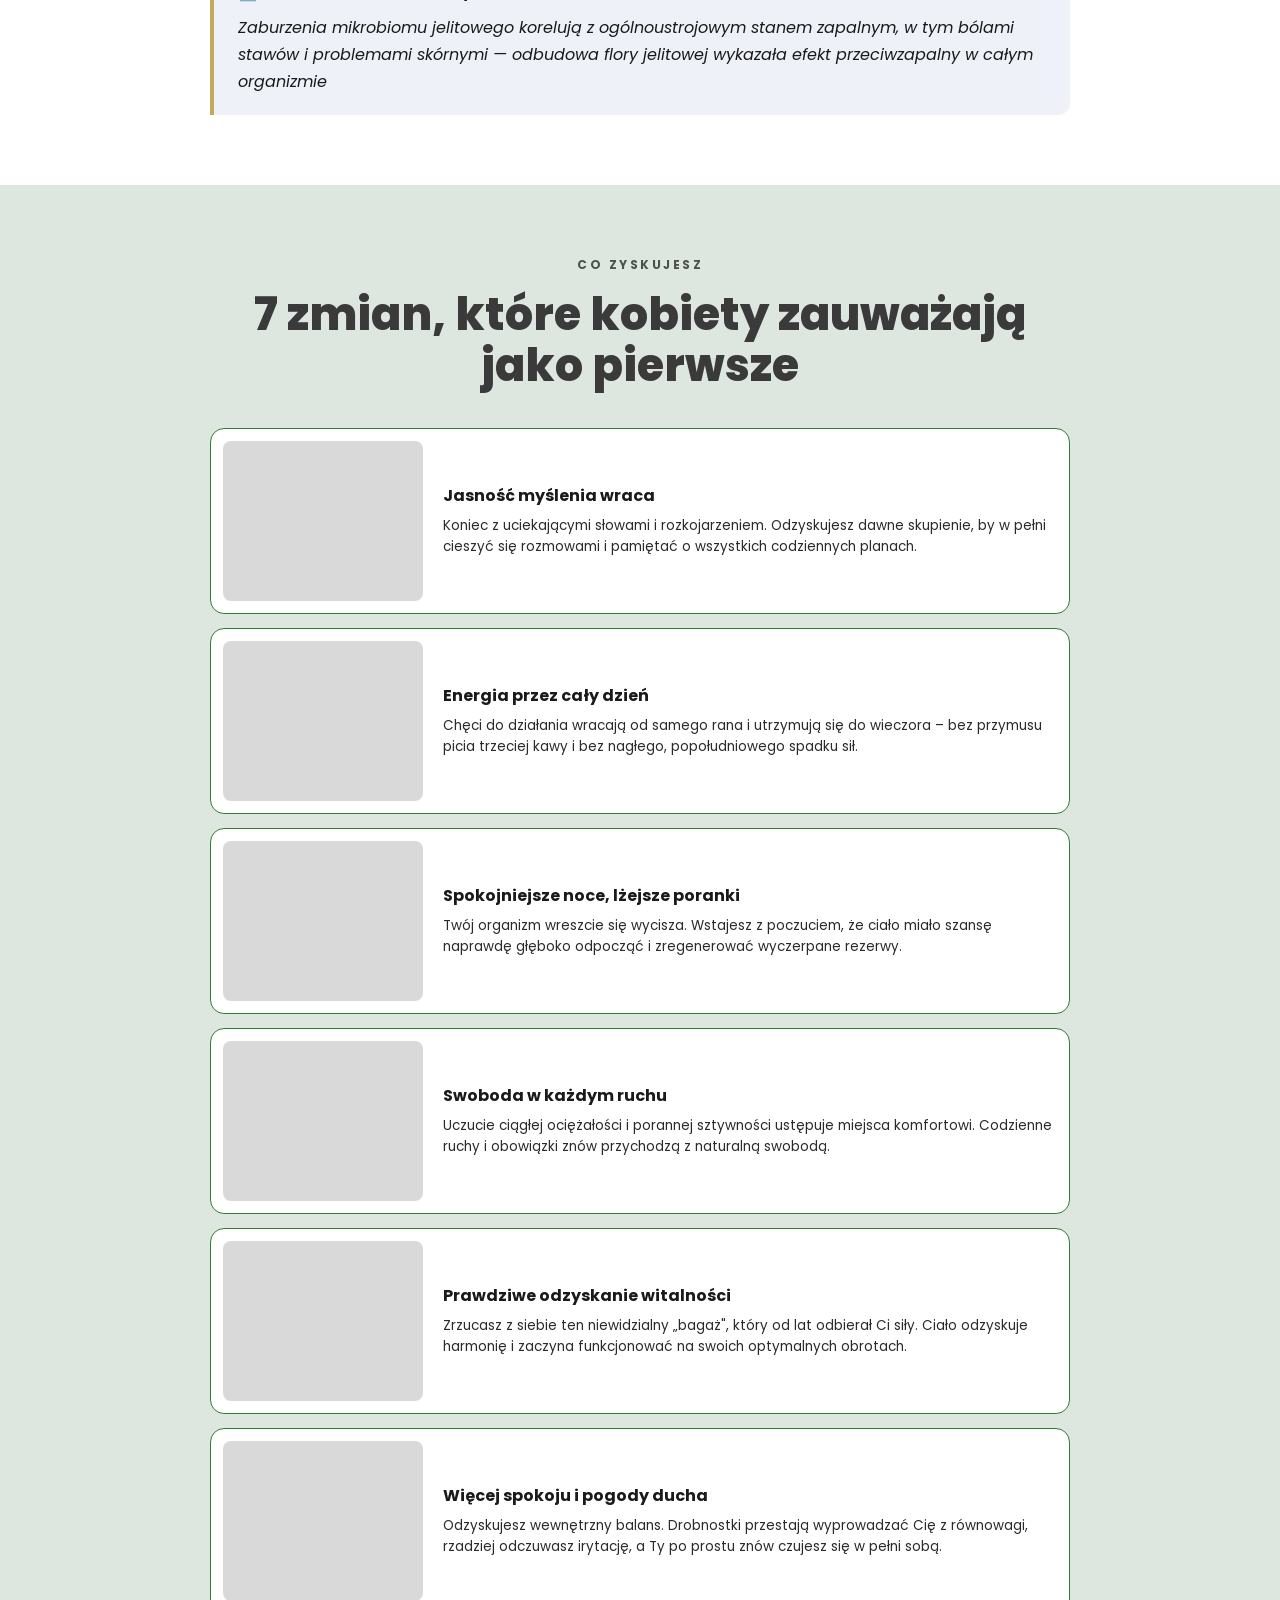
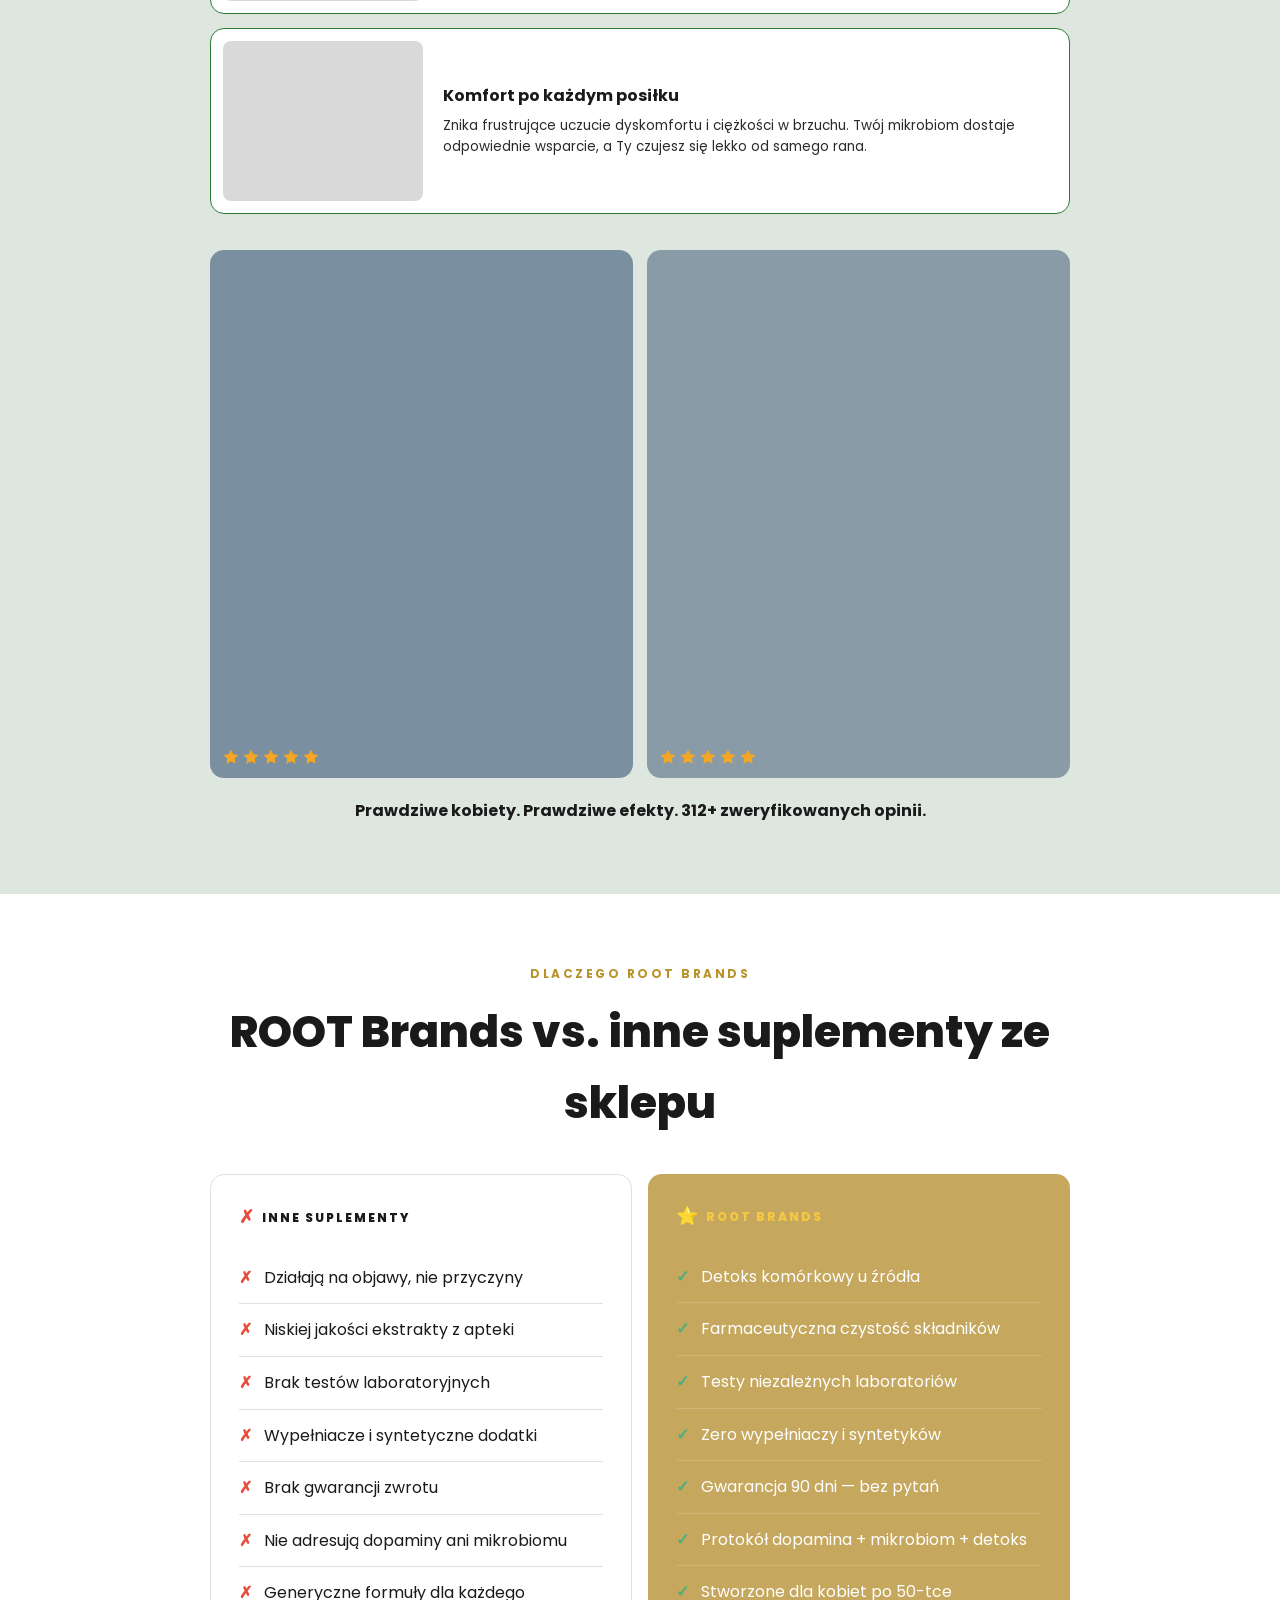
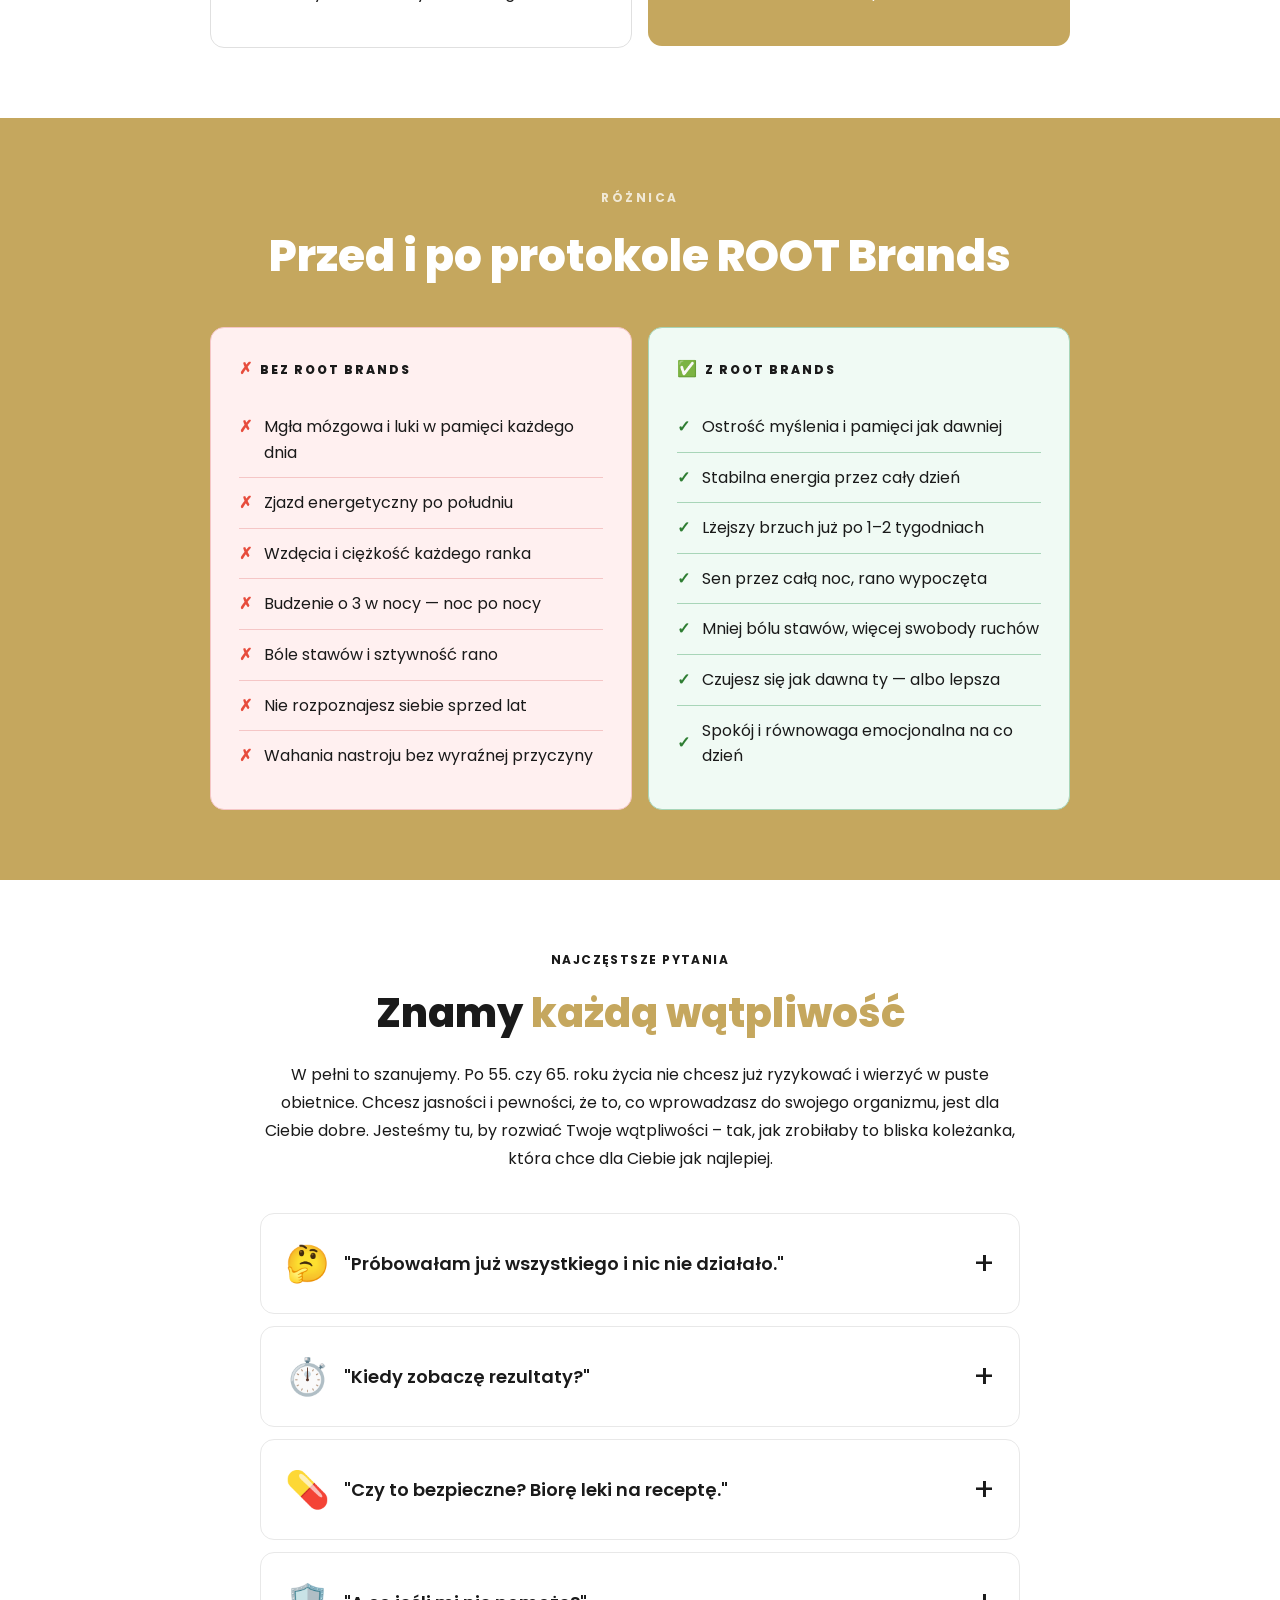
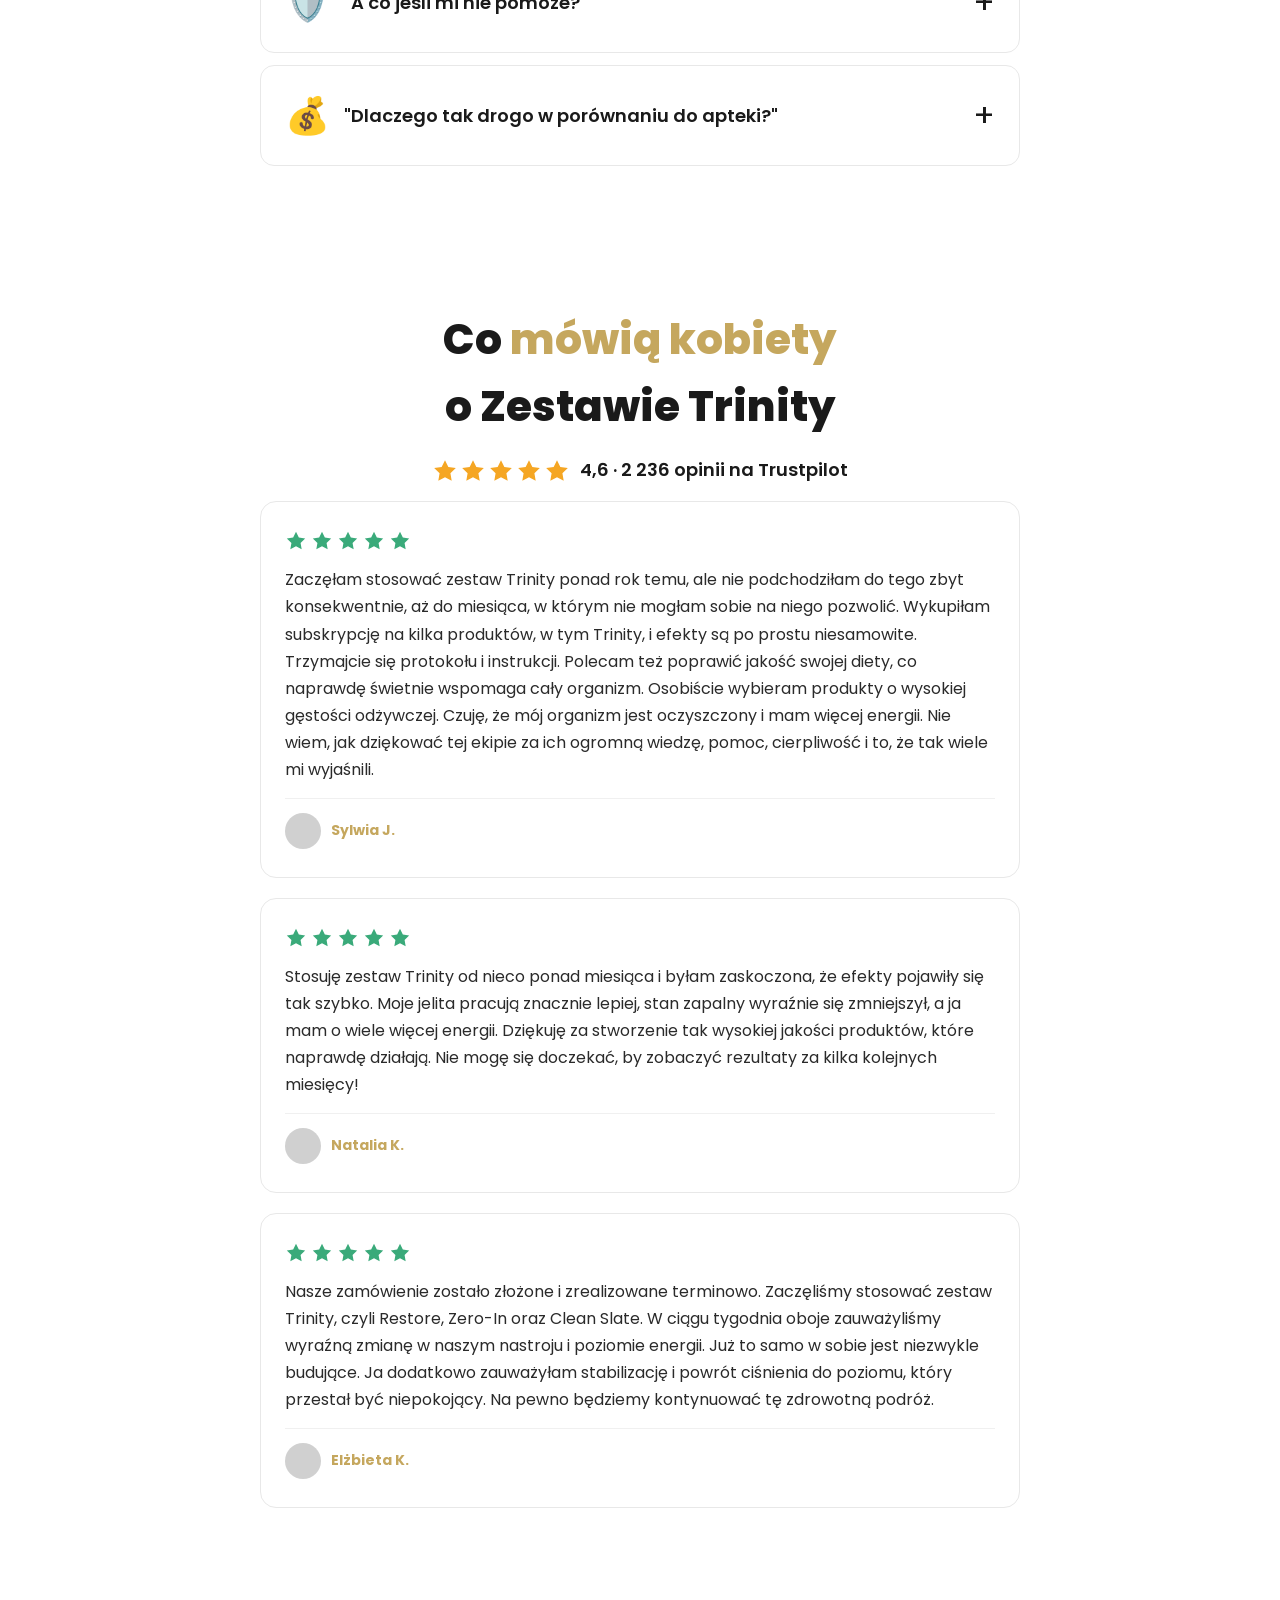
==== commit 8cfd1df8: "Update section heading: remove toxin claim" ====
--- a/index.html
+++ b/index.html
@@ -1593,7 +1593,7 @@
     <div style="max-width:860px;margin:0 auto;">
 
       <div style="font-size:12px;font-weight:700;letter-spacing:2.5px;text-transform:uppercase;color:var(--navy);text-align:center;margin-bottom:14px;">Przyczyna podstawowa</div>
-      <h2 style="font-size:clamp(30px,4vw,52px);font-weight:800;color:var(--gray-800);text-align:center;line-height:1.15;margin-bottom:32px;">Twój organizm ma toksyny w sobie. <span style="color:var(--navy);">Oto dowód.</span></h2>
+      <h2 style="font-size:clamp(30px,4vw,52px);font-weight:800;color:var(--gray-800);text-align:center;line-height:1.15;margin-bottom:32px;">Codziennie wystawiasz organizm na próbę. <span style="color:var(--navy);">Oto dowód.</span></h2>
 
       <div style="background:#fdecea;border:1.5px solid #e74c3c;border-radius:16px;padding:32px 36px;">
 
